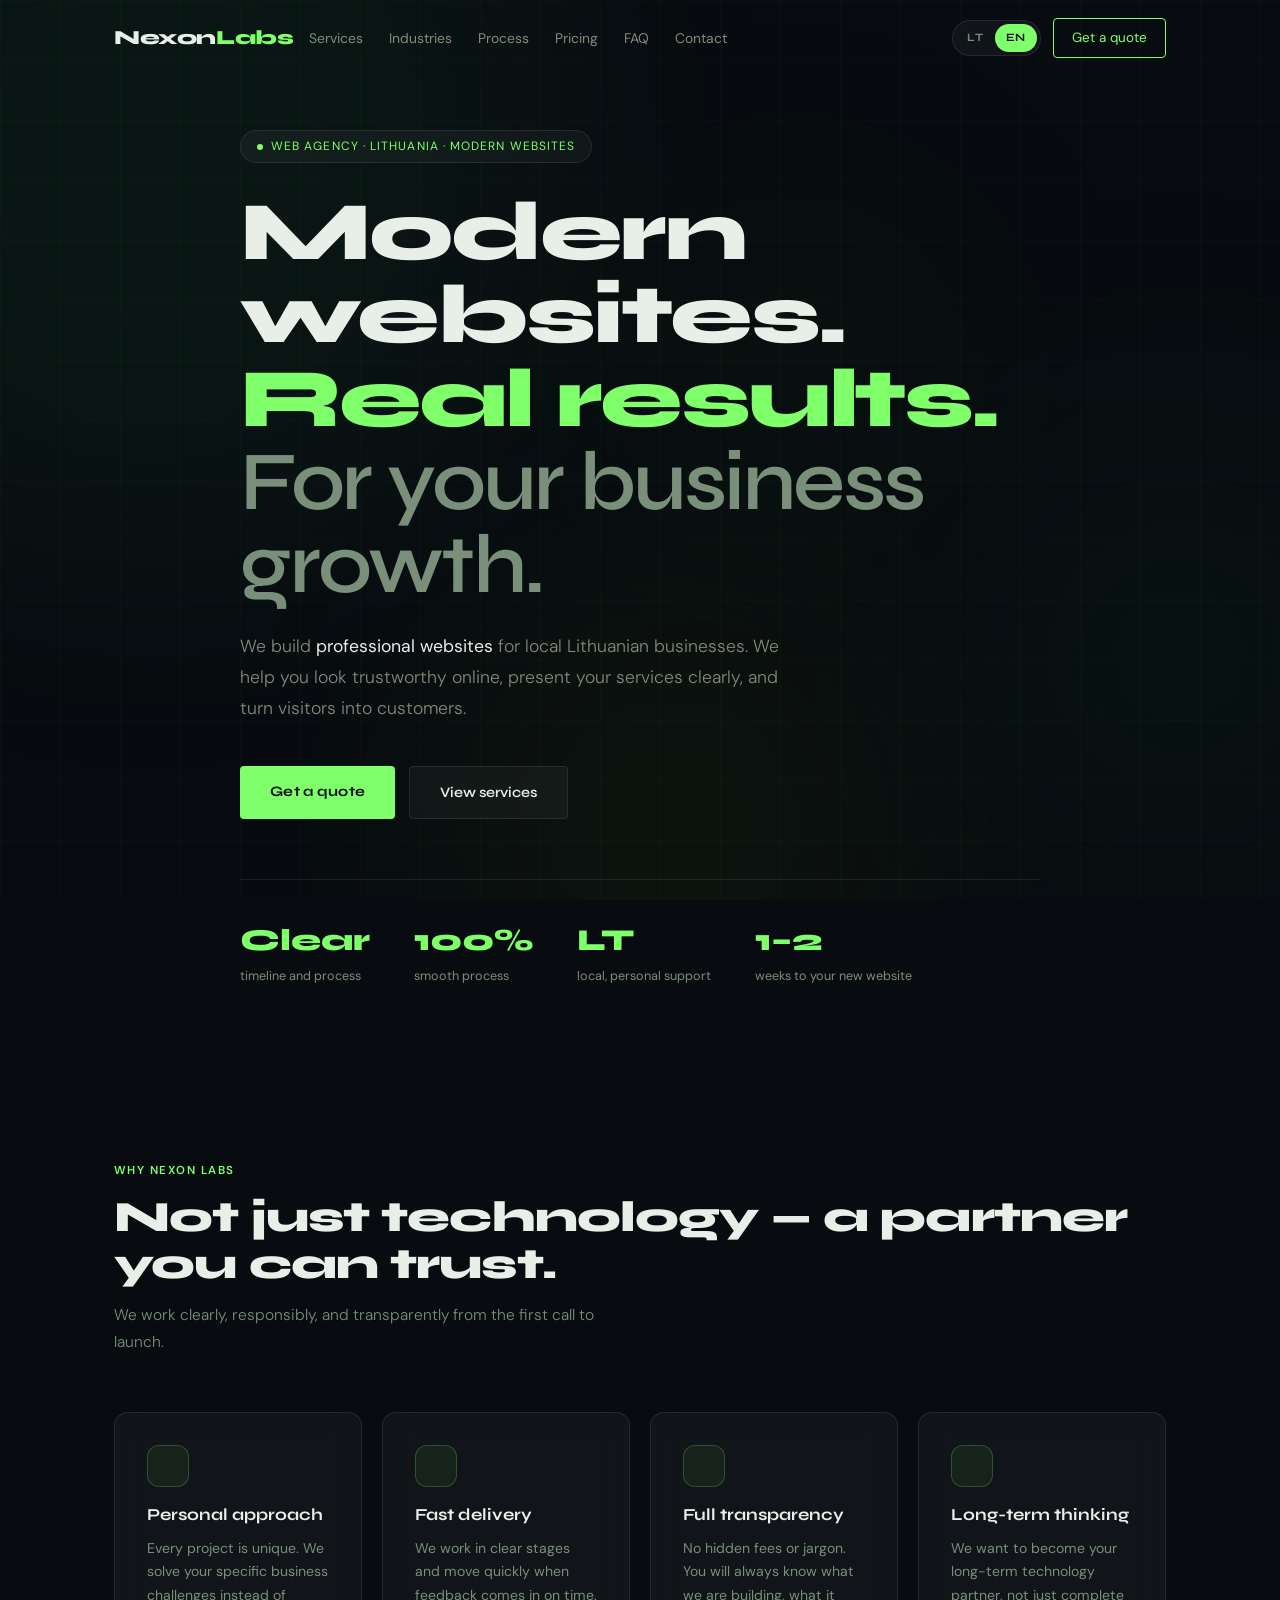
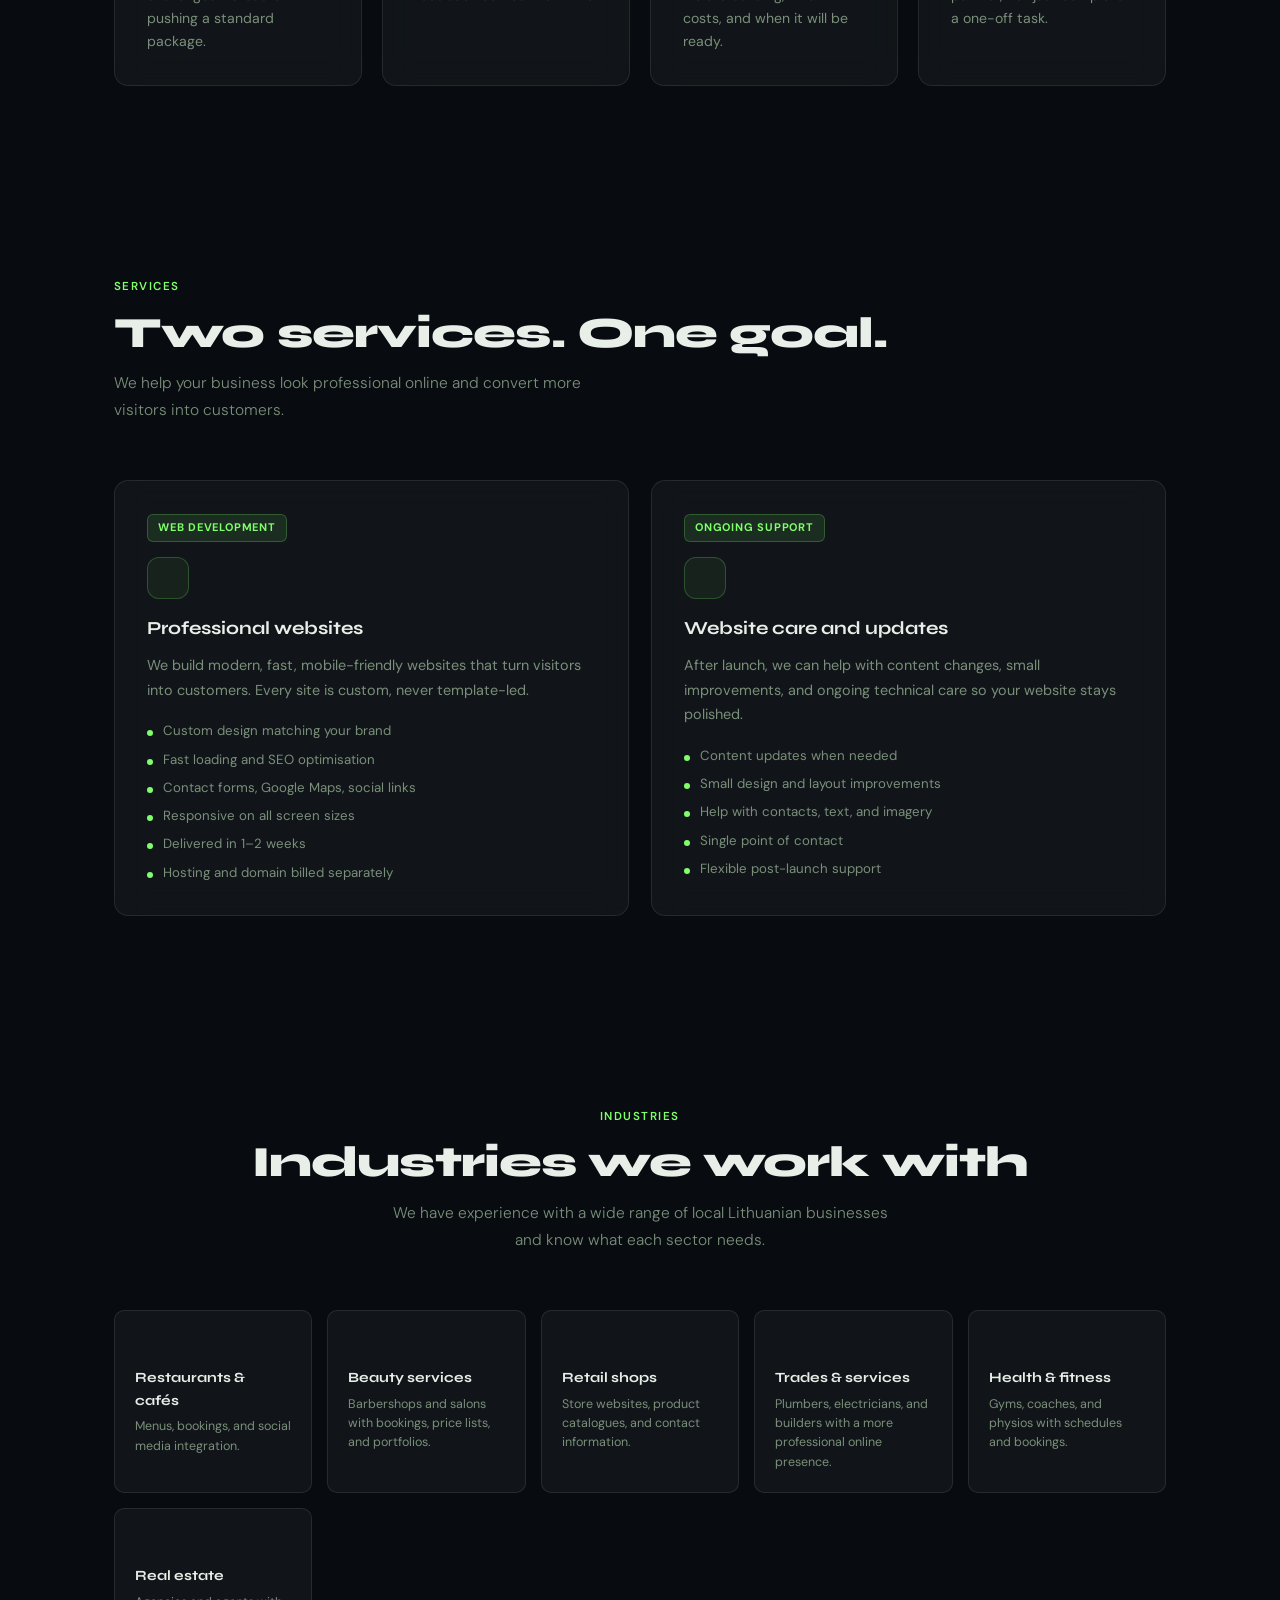
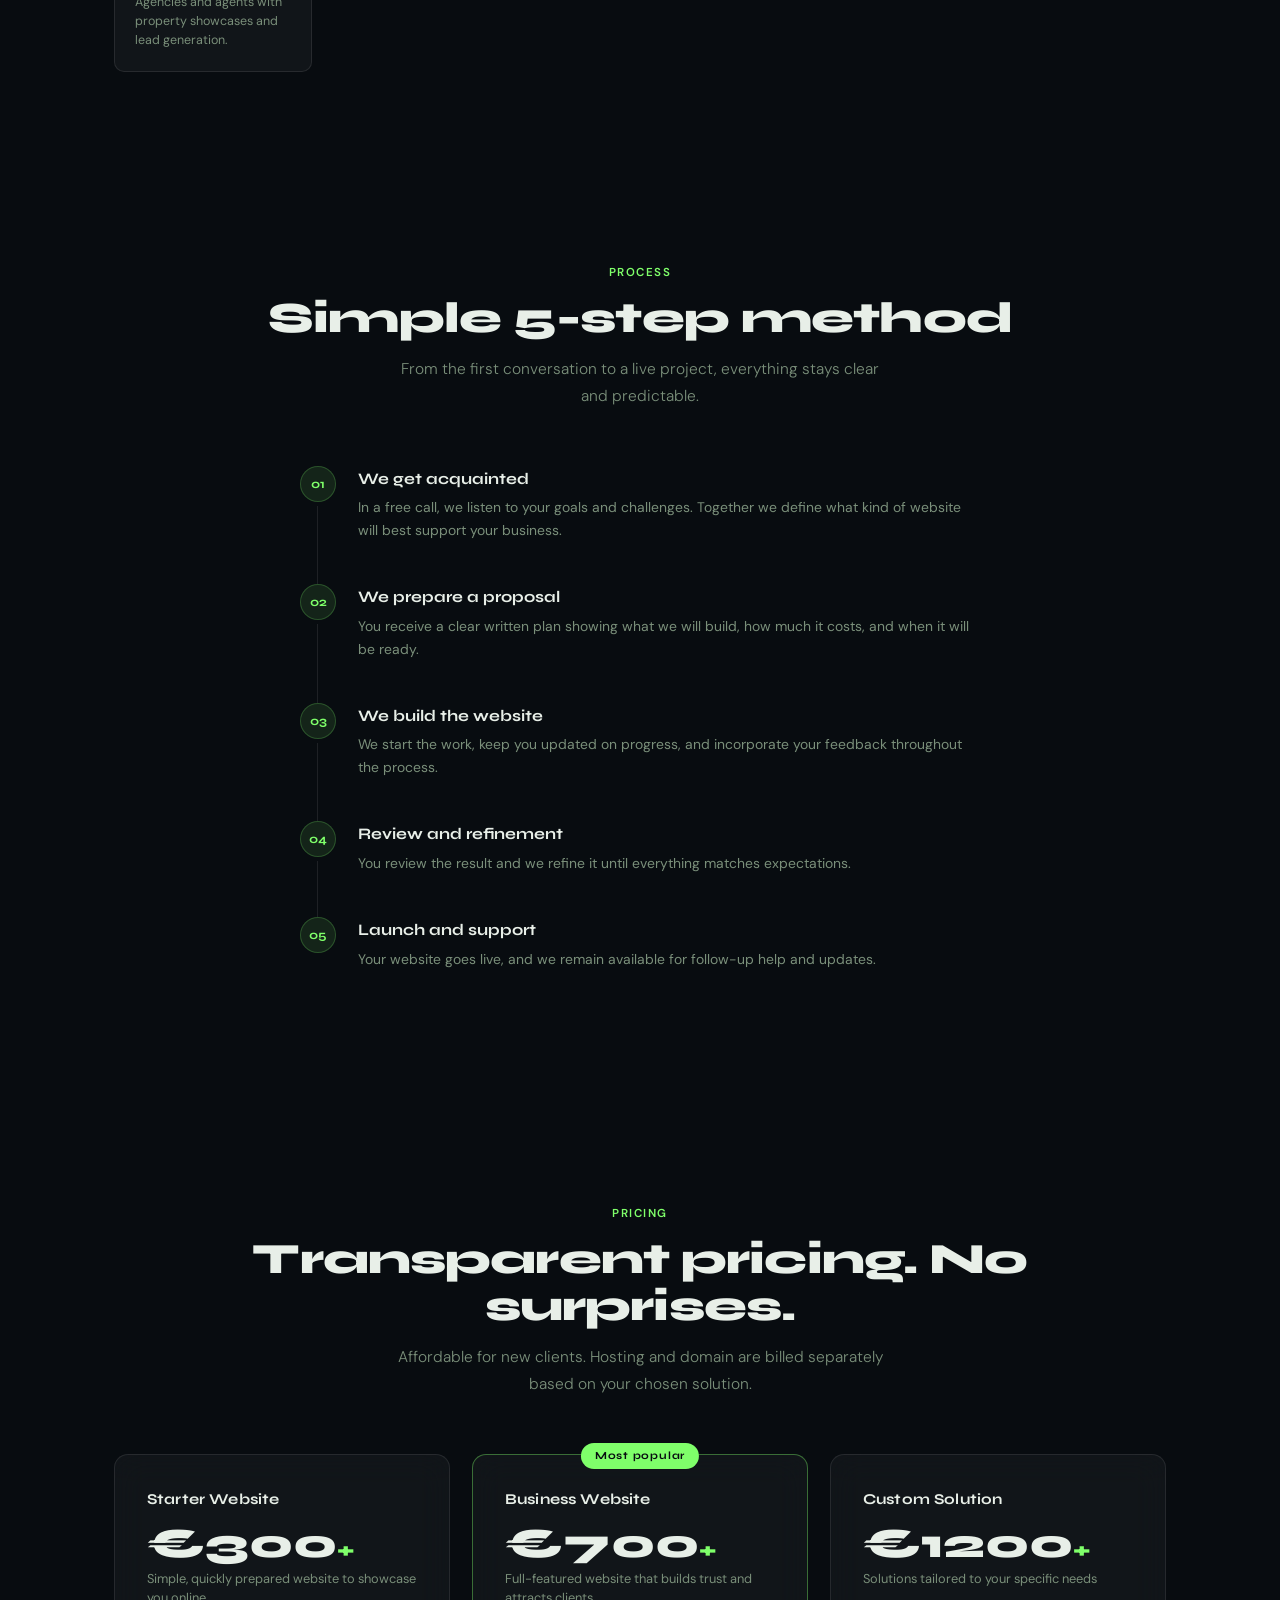
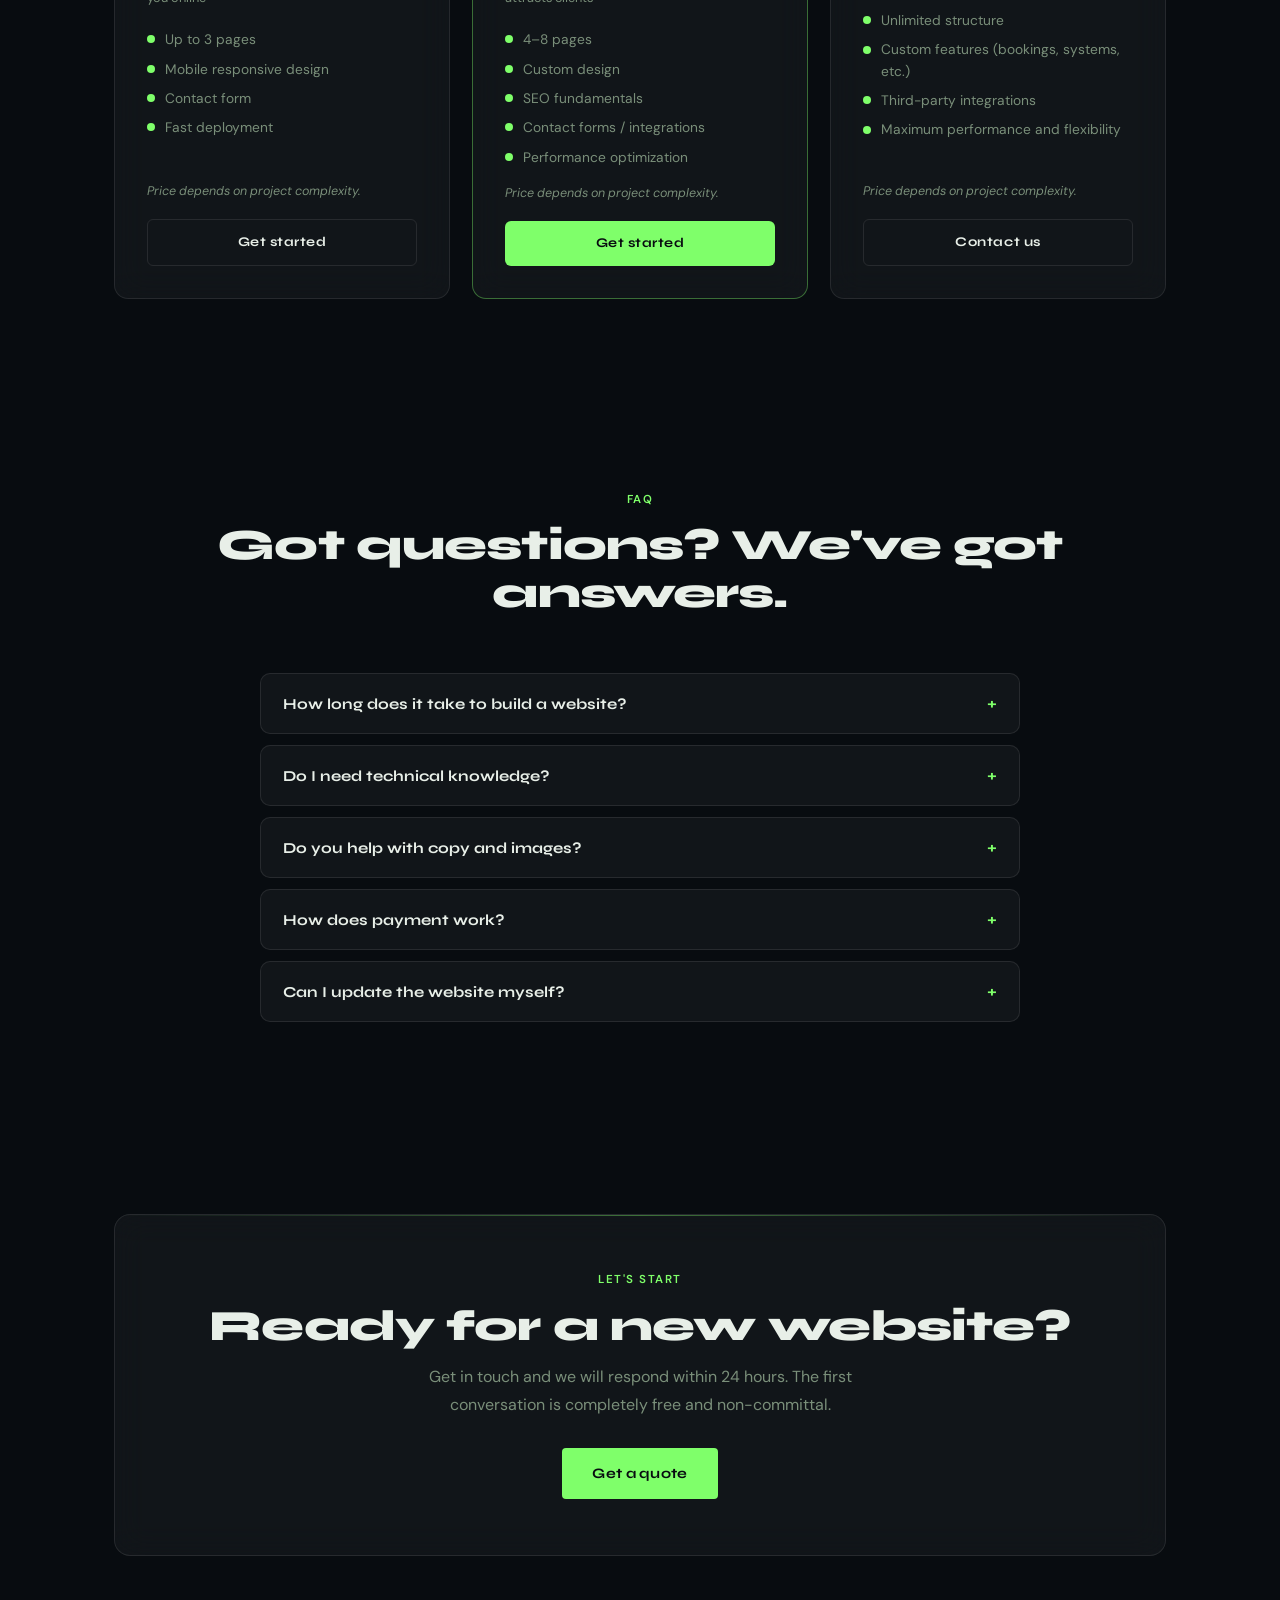
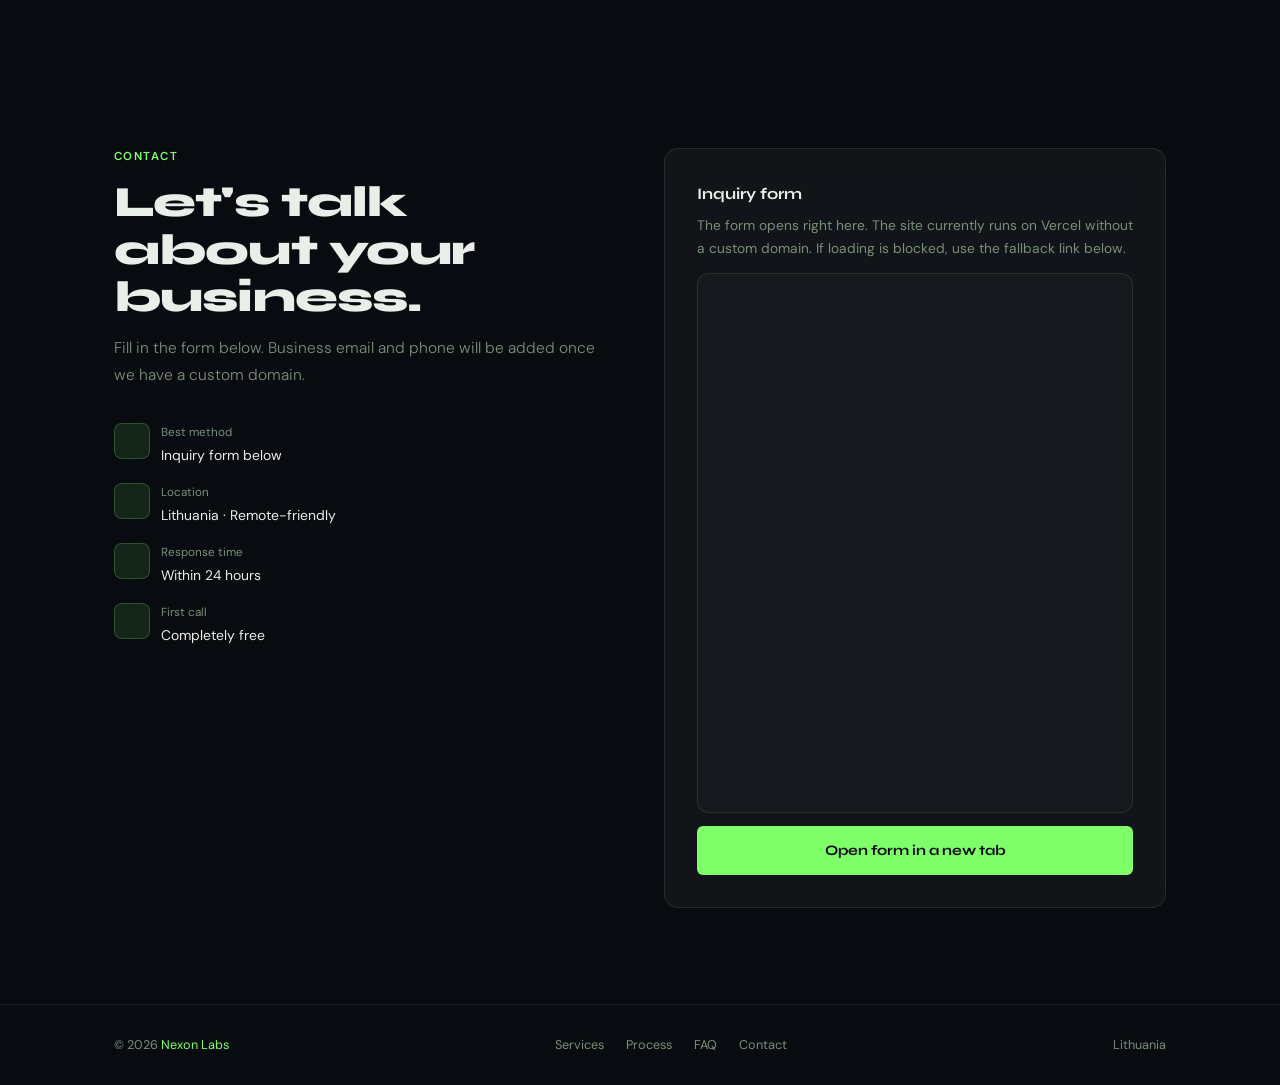
==== en/index.html @ f1b12904 "polished" ====
<!DOCTYPE html>
<html lang="en">
<head>
  <meta charset="UTF-8" />
  <meta name="viewport" content="width=device-width, initial-scale=1.0" />
  <title>Nexon Labs — Website Design for Business</title>
  <meta name="description" content="Nexon Labs builds professional, fast, mobile-friendly websites for Lithuanian businesses. Clear process, transparent pricing, and real results." />
  <meta name="robots" content="index, follow" />
  <meta name="theme-color" content="#080c10" />
  <link rel="alternate" hreflang="lt" href="/" />
  <link rel="alternate" hreflang="en" href="/en/" />
  <link rel="alternate" hreflang="x-default" href="/" />
  <meta property="og:type" content="website" />
  <meta property="og:locale" content="en_US" />
  <meta property="og:site_name" content="Nexon Labs" />
  <meta property="og:title" content="Nexon Labs — Website Design for Business" />
  <meta property="og:description" content="Professional websites for Lithuanian businesses: modern design, clear process, and fast launch." />
  <meta property="og:image" content="../og-image.svg" />
  <meta name="twitter:card" content="summary_large_image" />
  <meta name="twitter:title" content="Nexon Labs — Website Design for Business" />
  <meta name="twitter:description" content="Professional websites for Lithuanian businesses: modern design, clear process, and fast launch." />
  <meta name="twitter:image" content="../og-image.svg" />
  <link rel="icon" href="../favicon.svg" type="image/svg+xml" />
  <link rel="preconnect" href="https://fonts.googleapis.com" />
  <link rel="preconnect" href="https://fonts.gstatic.com" crossorigin />
  <link href="https://fonts.googleapis.com/css2?family=Syne:wght@400;600;700;800&family=DM+Sans:ital,opsz,wght@0,9..40,300;0,9..40,400;1,9..40,300&display=swap" rel="stylesheet" />
  <link rel="stylesheet" href="../style.css" />
  <script type="application/ld+json">
    {
      "@context": "https://schema.org",
      "@type": "ProfessionalService",
      "name": "Nexon Labs",
      "areaServed": {
        "@type": "Country",
        "name": "Lithuania"
      },
      "description": "Nexon Labs builds professional websites for Lithuanian businesses.",
      "serviceType": [
        "Website design",
        "Website development",
        "Landing page design",
        "Website support"
      ]
    }
  </script>
</head>
<body>
<a class="skip-link" href="#main-content">Skip to content</a>

<div class="bg" aria-hidden="true">
  <div class="bg-orb o1"></div>
  <div class="bg-orb o2"></div>
  <div class="bg-orb o3"></div>
  <div class="bg-orb o4"></div>
</div>
<div class="grid-overlay" aria-hidden="true"></div>

<nav id="nav" aria-label="Main navigation">
  <div class="wrap nav-inner">
    <a href="/en/" class="logo">Nexon<span class="logo-accent">Labs</span></a>

    <button
      type="button"
      class="menu-toggle"
      id="menu-toggle"
      aria-expanded="false"
      aria-controls="nav-panel"
      aria-label="Open menu">
      <span></span>
      <span></span>
      <span></span>
    </button>

    <div class="nav-panel" id="nav-panel">
      <ul class="nav-links">
        <li><a href="#services">Services</a></li>
        <li><a href="#industries">Industries</a></li>
        <li><a href="#process">Process</a></li>
        <li><a href="#pricing">Pricing</a></li>
        <li><a href="#faq">FAQ</a></li>
        <li><a href="#contact">Contact</a></li>
      </ul>

      <div class="nav-right">
        <div class="lang-toggle" role="group" aria-label="Language switcher">
          <a class="lang-btn" href="/">LT</a>
          <a class="lang-btn active" href="/en/" aria-current="page">EN</a>
        </div>
        <a href="#contact" class="nav-cta">Get a quote</a>
      </div>
    </div>
  </div>
</nav>

<main id="main-content">
<section class="hero">
  <div class="wrap">
    <div class="hero-content fade-up">
      <div class="hero-tag">Web Agency · Lithuania · Modern websites</div>

      <h1>Modern websites.<br><span class="hl">Real results.</span><br><span class="hm">For your business growth.</span></h1>

      <p class="hero-sub">
        We build <strong>professional websites</strong> for local Lithuanian businesses. We help you look trustworthy online, present your services clearly, and turn visitors into customers.
      </p>

      <div class="hero-btns">
        <a href="#contact" class="btn-primary">Get a quote</a>
        <a href="#services" class="btn-ghost">View services</a>
      </div>

      <div class="hero-stats">
        <div>
          <div class="stat-num">Clear</div>
          <div class="stat-label">timeline and process</div>
        </div>
        <div>
          <div class="stat-num">100%</div>
          <div class="stat-label">smooth process</div>
        </div>
        <div>
          <div class="stat-num">LT</div>
          <div class="stat-label">local, personal support</div>
        </div>
        <div>
          <div class="stat-num">1–2</div>
          <div class="stat-label">weeks to your new website</div>
        </div>
      </div>
    </div>
  </div>
</section>

<section>
  <div class="wrap">
    <div class="section-header fade-up">
      <div class="section-tag">Why Nexon Labs</div>
      <h2>Not just technology — a partner you can trust.</h2>
      <p class="section-sub">We work clearly, responsibly, and transparently from the first call to launch.</p>
    </div>

    <div class="grid-4">
      <div class="glass-card fade-up">
        <div class="card-icon icon-why-personal" aria-hidden="true"></div>
        <div class="card-title">Personal approach</div>
        <p class="card-desc">Every project is unique. We solve your specific business challenges instead of pushing a standard package.</p>
      </div>
      <div class="glass-card fade-up" style="transition-delay: 0.08s">
        <div class="card-icon icon-why-fast" aria-hidden="true"></div>
        <div class="card-title">Fast delivery</div>
        <p class="card-desc">We work in clear stages and move quickly when feedback comes in on time.</p>
      </div>
      <div class="glass-card fade-up" style="transition-delay: 0.16s">
        <div class="card-icon icon-why-transparent" aria-hidden="true"></div>
        <div class="card-title">Full transparency</div>
        <p class="card-desc">No hidden fees or jargon. You will always know what we are building, what it costs, and when it will be ready.</p>
      </div>
      <div class="glass-card fade-up" style="transition-delay: 0.24s">
        <div class="card-icon icon-why-partner" aria-hidden="true"></div>
        <div class="card-title">Long-term thinking</div>
        <p class="card-desc">We want to become your long-term technology partner, not just complete a one-off task.</p>
      </div>
    </div>
  </div>
</section>

<section id="services">
  <div class="wrap">
    <div class="section-header fade-up">
      <div class="section-tag">Services</div>
      <h2>Two services. One goal.</h2>
      <p class="section-sub">We help your business look professional online and convert more visitors into customers.</p>
    </div>

    <div class="grid-3">
      <div class="glass-card fade-up">
        <div class="service-badge">Web Development</div>
        <div class="service-icon icon-service-web" aria-hidden="true"></div>
        <div class="service-title">Professional websites</div>
        <p class="service-desc">We build modern, fast, mobile-friendly websites that turn visitors into customers. Every site is custom, never template-led.</p>
        <ul class="service-items">
          <li>Custom design matching your brand</li>
          <li>Fast loading and SEO optimisation</li>
          <li>Contact forms, Google Maps, social links</li>
          <li>Responsive on all screen sizes</li>
          <li>Delivered in 1–2 weeks</li>
          <li>Hosting and domain billed separately</li>
        </ul>
      </div>

      <div class="glass-card fade-up" style="transition-delay: 0.1s">
        <div class="service-badge">Ongoing Support</div>
        <div class="service-icon icon-service-support" aria-hidden="true"></div>
        <div class="service-title">Website care and updates</div>
        <p class="service-desc">After launch, we can help with content changes, small improvements, and ongoing technical care so your website stays polished.</p>
        <ul class="service-items">
          <li>Content updates when needed</li>
          <li>Small design and layout improvements</li>
          <li>Help with contacts, text, and imagery</li>
          <li>Single point of contact</li>
          <li>Flexible post-launch support</li>
        </ul>
      </div>
    </div>
  </div>
</section>

<section id="industries">
  <div class="wrap">
    <div class="section-header center fade-up">
      <div class="section-tag">Industries</div>
      <h2>Industries we work with</h2>
      <p class="section-sub">We have experience with a wide range of local Lithuanian businesses and know what each sector needs.</p>
    </div>

    <div class="industries-grid">
      <div class="ind-card fade-up">
        <div class="ind-icon icon-ind-restaurant" aria-hidden="true"></div>
        <div class="ind-name">Restaurants & cafés</div>
        <p class="ind-desc">Menus, bookings, and social media integration.</p>
      </div>
      <div class="ind-card fade-up" style="transition-delay: 0.05s">
        <div class="ind-icon icon-ind-beauty" aria-hidden="true"></div>
        <div class="ind-name">Beauty services</div>
        <p class="ind-desc">Barbershops and salons with bookings, price lists, and portfolios.</p>
      </div>
      <div class="ind-card fade-up" style="transition-delay: 0.1s">
        <div class="ind-icon icon-ind-retail" aria-hidden="true"></div>
        <div class="ind-name">Retail shops</div>
        <p class="ind-desc">Store websites, product catalogues, and contact information.</p>
      </div>
      <div class="ind-card fade-up" style="transition-delay: 0.15s">
        <div class="ind-icon icon-ind-trades" aria-hidden="true"></div>
        <div class="ind-name">Trades & services</div>
        <p class="ind-desc">Plumbers, electricians, and builders with a more professional online presence.</p>
      </div>
      <div class="ind-card fade-up" style="transition-delay: 0.2s">
        <div class="ind-icon icon-ind-health" aria-hidden="true"></div>
        <div class="ind-name">Health & fitness</div>
        <p class="ind-desc">Gyms, coaches, and physios with schedules and bookings.</p>
      </div>
      <div class="ind-card fade-up" style="transition-delay: 0.25s">
        <div class="ind-icon icon-ind-real-estate" aria-hidden="true"></div>
        <div class="ind-name">Real estate</div>
        <p class="ind-desc">Agencies and agents with property showcases and lead generation.</p>
      </div>
    </div>
  </div>
</section>

<section id="process">
  <div class="wrap">
    <div class="section-header center fade-up">
      <div class="section-tag">Process</div>
      <h2>Simple 5-step method</h2>
      <p class="section-sub">From the first conversation to a live project, everything stays clear and predictable.</p>
    </div>

    <div class="steps">
      <div class="step fade-up">
        <div class="step-num">01</div>
        <div>
          <div class="step-title">We get acquainted</div>
          <p class="step-desc">In a free call, we listen to your goals and challenges. Together we define what kind of website will best support your business.</p>
        </div>
      </div>
      <div class="step fade-up" style="transition-delay: 0.07s">
        <div class="step-num">02</div>
        <div>
          <div class="step-title">We prepare a proposal</div>
          <p class="step-desc">You receive a clear written plan showing what we will build, how much it costs, and when it will be ready.</p>
        </div>
      </div>
      <div class="step fade-up" style="transition-delay: 0.13s">
        <div class="step-num">03</div>
        <div>
          <div class="step-title">We build the website</div>
          <p class="step-desc">We start the work, keep you updated on progress, and incorporate your feedback throughout the process.</p>
        </div>
      </div>
      <div class="step fade-up" style="transition-delay: 0.18s">
        <div class="step-num">04</div>
        <div>
          <div class="step-title">Review and refinement</div>
          <p class="step-desc">You review the result and we refine it until everything matches expectations.</p>
        </div>
      </div>
      <div class="step fade-up" style="transition-delay: 0.23s">
        <div class="step-num">05</div>
        <div>
          <div class="step-title">Launch and support</div>
          <p class="step-desc">Your website goes live, and we remain available for follow-up help and updates.</p>
        </div>
      </div>
    </div>
  </div>
</section>

<section id="pricing">
  <div class="wrap">
    <div class="section-header center fade-up">
      <div class="section-tag">Pricing</div>
      <h2>Transparent pricing. No surprises.</h2>
      <p class="section-sub">Affordable for new clients. Hosting and domain are billed separately based on your chosen solution.</p>
    </div>

    <div class="pricing-grid">
      <div class="glass-card price-card fade-up">
        <div class="price-name">Starter Website</div>
        <div class="price-amount">€300<span class="price-plus">+</span></div>
        <div class="price-note">Simple, quickly prepared website to showcase you online</div>
        <ul class="price-features">
          <li>Up to 3 pages</li>
          <li>Mobile responsive design</li>
          <li>Contact form</li>
          <li>Fast deployment</li>
        </ul>
        <div class="price-disclaimer">Price depends on project complexity.</div>
        <a href="#contact" class="price-btn outline">Get started</a>
      </div>

      <div class="glass-card price-card featured fade-up" style="transition-delay: 0.1s">
        <div class="featured-badge">Most popular</div>
        <div class="price-name">Business Website</div>
        <div class="price-amount">€700<span class="price-plus">+</span></div>
        <div class="price-note">Full-featured website that builds trust and attracts clients</div>
        <ul class="price-features">
          <li>4–8 pages</li>
          <li>Custom design</li>
          <li>SEO fundamentals</li>
          <li>Contact forms / integrations</li>
          <li>Performance optimization</li>
        </ul>
        <div class="price-disclaimer">Price depends on project complexity.</div>
        <a href="#contact" class="price-btn solid">Get started</a>
      </div>

      <div class="glass-card price-card fade-up" style="transition-delay: 0.2s">
        <div class="price-name">Custom Solution</div>
        <div class="price-amount">€1200<span class="price-plus">+</span></div>
        <div class="price-note">Solutions tailored to your specific needs</div>
        <ul class="price-features">
          <li>Unlimited structure</li>
          <li>Custom features (bookings, systems, etc.)</li>
          <li>Third-party integrations</li>
          <li>Maximum performance and flexibility</li>
        </ul>
        <div class="price-disclaimer">Price depends on project complexity.</div>
        <a href="#contact" class="price-btn outline">Contact us</a>
      </div>
    </div>
  </div>
</section>

<section id="faq">
  <div class="wrap">
    <div class="section-header center fade-up">
      <div class="section-tag">FAQ</div>
      <h2>Got questions? We've got answers.</h2>
    </div>

    <div class="faq-list fade-up">
      <div class="faq-item">
        <button type="button" class="faq-q" aria-expanded="false" aria-controls="faq-a-1" id="faq-q-1">
          <span>How long does it take to build a website?</span>
          <span class="faq-arrow" aria-hidden="true">+</span>
        </button>
        <div class="faq-a" id="faq-a-1" role="region" aria-labelledby="faq-q-1" hidden>
          <div class="faq-a-inner">A 1-page site usually takes 5–7 working days, while a full website usually takes 10–14 days depending on scope and content readiness.</div>
        </div>
      </div>

      <div class="faq-item">
        <button type="button" class="faq-q" aria-expanded="false" aria-controls="faq-a-2" id="faq-q-2">
          <span>Do I need technical knowledge?</span>
          <span class="faq-arrow" aria-hidden="true">+</span>
        </button>
        <div class="faq-a" id="faq-a-2" role="region" aria-labelledby="faq-q-2" hidden>
          <div class="faq-a-inner">Not at all. We explain everything clearly and handle the technical side for you.</div>
        </div>
      </div>

      <div class="faq-item">
        <button type="button" class="faq-q" aria-expanded="false" aria-controls="faq-a-3" id="faq-q-3">
          <span>Do you help with copy and images?</span>
          <span class="faq-arrow" aria-hidden="true">+</span>
        </button>
        <div class="faq-a" id="faq-a-3" role="region" aria-labelledby="faq-q-3" hidden>
          <div class="faq-a-inner">Yes. We can help shape headlines, service descriptions, structure, and overall visual direction if your content is not ready yet.</div>
        </div>
      </div>

      <div class="faq-item">
        <button type="button" class="faq-q" aria-expanded="false" aria-controls="faq-a-4" id="faq-q-4">
          <span>How does payment work?</span>
          <span class="faq-arrow" aria-hidden="true">+</span>
        </button>
        <div class="faq-a" id="faq-a-4" role="region" aria-labelledby="faq-q-4" hidden>
          <div class="faq-a-inner">We usually work with 50% upfront and 50% on completion. Bank transfers are accepted.</div>
        </div>
      </div>

      <div class="faq-item">
        <button type="button" class="faq-q" aria-expanded="false" aria-controls="faq-a-5" id="faq-q-5">
          <span>Can I update the website myself?</span>
          <span class="faq-arrow" aria-hidden="true">+</span>
        </button>
        <div class="faq-a" id="faq-a-5" role="region" aria-labelledby="faq-q-5" hidden>
          <div class="faq-a-inner">Yes, with our help. We will assist with updating basic information, or we can integrate a simple content management system for an additional fee.</div>
        </div>
      </div>
    </div>
  </div>
</section>

<section>
  <div class="wrap">
    <div class="cta-band fade-up">
      <div class="section-tag">Let's start</div>
      <h2>Ready for a new website?</h2>
      <p>Get in touch and we will respond within 24 hours. The first conversation is completely free and non-committal.</p>
      <a href="#contact" class="btn-primary">Get a quote</a>
    </div>
  </div>
</section>

<section id="contact">
  <div class="wrap">
    <div class="contact-grid">
      <div class="fade-up">
        <div class="section-tag">Contact</div>
        <h2>Let's talk about your business.</h2>
        <p class="section-sub contact-intro">Fill in the form below. Business email and phone will be added once we have a custom domain.</p>

        <div class="contact-item">
          <div class="contact-icon icon-contact-mail" aria-hidden="true"></div>
          <div>
            <div class="contact-label">Best method</div>
            <div class="contact-val">Inquiry form below</div>
          </div>
        </div>
        <div class="contact-item">
          <div class="contact-icon icon-contact-location" aria-hidden="true"></div>
          <div>
            <div class="contact-label">Location</div>
            <div class="contact-val">Lithuania · Remote-friendly</div>
          </div>
        </div>
        <div class="contact-item">
          <div class="contact-icon icon-contact-time" aria-hidden="true"></div>
          <div>
            <div class="contact-label">Response time</div>
            <div class="contact-val">Within 24 hours</div>
          </div>
        </div>
        <div class="contact-item">
          <div class="contact-icon icon-contact-call" aria-hidden="true"></div>
          <div>
            <div class="contact-label">First call</div>
            <div class="contact-val">Completely free</div>
          </div>
        </div>
      </div>

      <div class="glass-card fade-up" style="transition-delay: 0.1s">
        <div class="contact-form" data-tally-embed data-tally-url="https://tally.so/embed/VLYyyJ?alignLeft=1&hideTitle=1&transparentBackground=1&dynamicHeight=1">
          <div class="contact-form-head">
            <div class="contact-form-title">Inquiry form</div>
            <p class="contact-form-copy">The form opens right here. The site currently runs on Vercel without a custom domain. If loading is blocked, use the fallback link below.</p>
          </div>

          <iframe
            class="tally-frame"
            data-tally-frame
            title="Nexon Labs contact form"
            loading="lazy"
            referrerpolicy="strict-origin-when-cross-origin"></iframe>

          <a
            class="form-submit"
            data-tally-link
            href="https://tally.so/r/VLYyyJ"
            target="_blank"
            rel="noreferrer">Open form in a new tab</a>

          <p class="contact-form-note" data-tally-note hidden>If you change the form later, update the `data-tally-url` value in this block.</p>
        </div>
      </div>
    </div>
  </div>
</section>
</main>

<footer>
  <div class="wrap">
    <div class="footer-inner">
      <div class="footer-brand">© 2026 <span>Nexon Labs</span></div>
      <div class="footer-links">
        <a href="#services">Services</a>
        <a href="#process">Process</a>
        <a href="#faq">FAQ</a>
        <a href="#contact">Contact</a>
      </div>
      <div>Lithuania</div>
    </div>
  </div>
</footer>

<script src="../main.js"></script>
</body>
</html>
---- style.css ----
/* ── TOKENS ── */
:root {
  --green:        #7fff6a;
  --green-dim:    rgba(127, 255, 106, 0.1);
  --green-border: rgba(127, 255, 106, 0.22);
  --dark:         #080c10;
  --glass:        rgba(255, 255, 255, 0.04);
  --glass-border: rgba(255, 255, 255, 0.09);
  --text:         #e8efe8;
  --muted:        #7a8f7a;
}

/* ── RESET ── */
*, *::before, *::after { box-sizing: border-box; margin: 0; padding: 0; }
html { scroll-behavior: smooth; }
body {
  background: var(--dark);
  color: var(--text);
  font-family: 'DM Sans', sans-serif;
  font-size: 16px;
  line-height: 1.6;
  overflow-x: hidden;
}

body.menu-open {
  overflow: hidden;
}

main {
  display: block;
}

section,
#main-content {
  scroll-margin-top: 110px;
}

.skip-link {
  position: absolute;
  left: 16px;
  top: -48px;
  z-index: 1000;
  padding: 10px 14px;
  border-radius: 6px;
  background: var(--green);
  color: var(--dark);
  font-family: 'Syne', sans-serif;
  font-weight: 700;
  text-decoration: none;
  transition: top 0.2s ease;
}

.skip-link:focus-visible {
  top: 16px;
}

/* ── BACKGROUND ── */
.bg {
  position: fixed; inset: 0; z-index: 0;
  overflow: hidden; pointer-events: none;
}
.bg-orb {
  position: absolute; border-radius: 50%;
  filter: blur(130px); opacity: 0.16;
  animation: drift 20s ease-in-out infinite alternate;
}
.o1 { width: 800px; height: 800px; background: #1a4d2e; top: -250px; left: -250px; }
.o2 { width: 500px; height: 500px; background: #0a3322; top: 45%; right: -150px; animation-delay: -7s; }
.o3 { width: 450px; height: 450px; background: #2d4a0a; bottom: -150px; left: 35%; animation-delay: -14s; }
.o4 { width: 300px; height: 300px; background: #1a3a1a; top: 25%; left: 50%; animation-delay: -4s; }

.grid-overlay {
  position: fixed; inset: 0; z-index: 0; pointer-events: none;
  background-image:
    linear-gradient(rgba(127, 255, 106, 0.025) 1px, transparent 1px),
    linear-gradient(90deg, rgba(127, 255, 106, 0.025) 1px, transparent 1px);
  background-size: 60px 60px;
}

@keyframes drift {
  from { transform: translate(0, 0) scale(1); }
  to   { transform: translate(50px, 70px) scale(1.12); }
}

/* ── LAYOUT ── */
.wrap {
  max-width: 1100px;
  margin: 0 auto;
  padding: 0 24px;
  position: relative;
  z-index: 1;
}

/* ── NAV ── */
nav {
  position: fixed; top: 0; left: 0; right: 0; z-index: 100;
  padding: 18px 0;
  border-bottom: 1px solid transparent;
  transition: all 0.4s;
}
nav.scrolled {
  background: rgba(8, 12, 16, 0.9);
  backdrop-filter: blur(24px);
  border-bottom-color: var(--glass-border);
}
.nav-inner {
  display: flex; align-items: center;
  justify-content: space-between; gap: 16px;
}
.nav-panel {
  display: flex;
  align-items: center;
  justify-content: space-between;
  gap: 16px;
  flex: 1;
}
.logo {
  font-family: 'Syne', sans-serif;
  font-weight: 800; font-size: 1.25rem;
  letter-spacing: -0.02em;
  color: var(--text); text-decoration: none;
}
.logo-accent { color: var(--green); }
.menu-toggle {
  display: none;
  width: 44px;
  height: 44px;
  border: 1px solid var(--glass-border);
  background: var(--glass);
  border-radius: 10px;
  align-items: center;
  justify-content: center;
  flex-direction: column;
  gap: 5px;
  cursor: pointer;
}
.menu-toggle span {
  width: 18px;
  height: 2px;
  background: var(--text);
  border-radius: 999px;
}
.nav-links { display: flex; gap: 26px; list-style: none; }
.nav-links a {
  color: var(--muted); text-decoration: none;
  font-size: 0.87rem; transition: color 0.2s;
}
.nav-links a:hover { color: var(--green); }
.nav-right { display: flex; align-items: center; gap: 12px; }

/* Language toggle */
.lang-toggle {
  display: flex;
  background: var(--glass);
  border: 1px solid var(--glass-border);
  border-radius: 100px; padding: 3px;
  backdrop-filter: blur(10px);
}
.lang-btn {
  display: inline-flex;
  align-items: center;
  justify-content: center;
  font-family: 'Syne', sans-serif;
  font-size: 0.7rem; font-weight: 700;
  letter-spacing: 0.06em;
  padding: 5px 11px; border-radius: 100px;
  border: none; cursor: pointer;
  background: transparent; color: var(--muted);
  transition: all 0.2s;
  text-decoration: none;
}
.lang-btn.active { background: var(--green); color: var(--dark); }
.lang-btn:not(.active):hover { color: var(--text); }

.nav-cta {
  background: transparent;
  border: 1px solid var(--green);
  color: var(--green);
  padding: 8px 18px; border-radius: 4px;
  font-size: 0.84rem; cursor: pointer;
  text-decoration: none; transition: all 0.2s;
  white-space: nowrap;
}
.nav-cta:hover { background: var(--green); color: var(--dark); }

a:focus-visible,
button:focus-visible {
  outline: 2px solid var(--green);
  outline-offset: 3px;
}

/* ── HERO ── */
.hero {
  min-height: 100vh;
  display: flex; align-items: center;
  padding: 130px 0 80px;
}
.hero-content { max-width: 800px; }

.hero-tag {
  display: inline-flex; align-items: center; gap: 8px;
  background: var(--glass);
  border: 1px solid var(--glass-border);
  border-radius: 100px; padding: 6px 16px;
  font-size: 0.75rem; letter-spacing: 0.09em;
  color: var(--green); text-transform: uppercase;
  margin-bottom: 28px; backdrop-filter: blur(10px);
}
.hero-tag::before {
  content: '';
  width: 6px; height: 6px;
  background: var(--green); border-radius: 50%;
  animation: pulse 2s ease-in-out infinite;
}
@keyframes pulse {
  0%, 100% { opacity: 1; transform: scale(1); }
  50%       { opacity: 0.4; transform: scale(0.7); }
}

h1 {
  font-family: 'Syne', sans-serif;
  font-weight: 800;
  font-size: clamp(2.6rem, 6.5vw, 5.2rem);
  line-height: 1; letter-spacing: -0.03em;
  margin-bottom: 24px;
}
.hl { color: var(--green); }
.hm { color: var(--muted); font-weight: 600; }

.hero-sub {
  font-size: 1.1rem; color: var(--muted);
  max-width: 560px; margin-bottom: 42px;
  font-weight: 300; line-height: 1.75;
}
.hero-sub strong { color: var(--text); font-weight: 400; }

.hero-btns { display: flex; gap: 14px; flex-wrap: wrap; }

.hero-stats {
  display: flex; gap: 44px;
  margin-top: 60px; padding-top: 36px;
  border-top: 1px solid var(--glass-border);
  flex-wrap: wrap;
}
.stat-num {
  font-family: 'Syne', sans-serif;
  font-size: 1.9rem; font-weight: 800;
  color: var(--green);
}
.stat-label { font-size: 0.79rem; color: var(--muted); margin-top: 2px; }

/* ── BUTTONS ── */
.btn-primary {
  background: var(--green); color: var(--dark);
  padding: 14px 30px; border-radius: 4px;
  font-family: 'Syne', sans-serif;
  font-weight: 700; font-size: 0.9rem;
  text-decoration: none; letter-spacing: 0.02em;
  transition: all 0.2s; border: none;
  cursor: pointer; display: inline-block;
}
.btn-primary:hover { background: #a0ffaa; transform: translateY(-2px); }

.btn-ghost {
  background: var(--glass); color: var(--text);
  padding: 14px 30px; border-radius: 4px;
  border: 1px solid var(--glass-border);
  font-family: 'Syne', sans-serif;
  font-weight: 600; font-size: 0.9rem;
  text-decoration: none; transition: all 0.2s;
  backdrop-filter: blur(10px); display: inline-block;
}
.btn-ghost:hover { border-color: var(--green); color: var(--green); }

/* ── SECTIONS ── */
section { padding: 96px 0; }

.section-tag {
  font-size: 0.72rem; letter-spacing: 0.13em;
  text-transform: uppercase; color: var(--green);
  margin-bottom: 13px; font-weight: 600;
}
h2 {
  font-family: 'Syne', sans-serif;
  font-size: clamp(1.75rem, 4vw, 2.7rem);
  font-weight: 800; letter-spacing: -0.02em;
  line-height: 1.1; margin-bottom: 13px;
}
.section-sub {
  color: var(--muted); font-size: 0.97rem;
  max-width: 500px; font-weight: 300; line-height: 1.75;
}
.section-header { margin-bottom: 56px; }
.center { text-align: center; }
.center .section-sub { margin: 0 auto; }

/* ── GLASS CARD ── */
.glass-card {
  background: var(--glass);
  border: 1px solid var(--glass-border);
  border-radius: 14px;
  backdrop-filter: blur(16px);
  padding: 32px; transition: all 0.3s;
  position: relative; overflow: hidden;
}
.glass-card::before {
  content: '';
  position: absolute; top: 0; left: 0; right: 0; height: 1px;
  background: linear-gradient(90deg, transparent, rgba(127, 255, 106, 0.3), transparent);
  opacity: 0; transition: opacity 0.3s;
}
.glass-card:hover { border-color: var(--green-border); transform: translateY(-4px); }
.glass-card:hover::before { opacity: 1; }

/* ── GRIDS ── */
.grid-4 { display: grid; grid-template-columns: repeat(auto-fit, minmax(230px, 1fr)); gap: 20px; }
.grid-3 { display: grid; grid-template-columns: repeat(auto-fit, minmax(300px, 1fr)); gap: 22px; }

/* ── CARDS ── */
.card-icon,
.service-icon,
.ind-icon,
.contact-icon {
  position: relative;
  flex-shrink: 0;
  background-position: center;
  background-repeat: no-repeat;
  background-size: 18px 18px;
}

.card-icon,
.service-icon {
  width: 42px;
  height: 42px;
  border: 1px solid var(--green-border);
  border-radius: 12px;
  background-color: rgba(127, 255, 106, 0.06);
  margin-bottom: 15px;
}

.card-title { font-family: 'Syne', sans-serif; font-size: 1.05rem; font-weight: 700; margin-bottom: 8px; }
.card-desc { color: var(--muted); font-size: 0.88rem; line-height: 1.65; }

/* Icon file map
   Put your files into /icons/ with these exact names:
   why-personal.svg
   why-fast.svg
   why-transparent.svg
   why-partner.svg
   service-web.svg
   service-support.svg
   industry-restaurant.svg
   industry-beauty.svg
   industry-retail.svg
   industry-trades.svg
   industry-health.svg
   industry-real-estate.svg
   contact-mail.svg
   contact-location.svg
   contact-time.svg
   contact-call.svg
*/
.icon-why-personal { background-image: url("icons/why-personal.svg"); }
.icon-why-fast { background-image: url("icons/why-fast.svg"); }
.icon-why-transparent { background-image: url("icons/why-transparent.svg"); }
.icon-why-partner { background-image: url("icons/why-partner.svg"); }
.icon-service-web { background-image: url("icons/service-web.svg"); }
.icon-service-support { background-image: url("icons/service-support.svg"); }
.icon-ind-restaurant { background-image: url("icons/industry-restaurant.svg"); }
.icon-ind-beauty { background-image: url("icons/industry-beauty.svg"); }
.icon-ind-retail { background-image: url("icons/industry-retail.svg"); }
.icon-ind-trades { background-image: url("icons/industry-trades.svg"); }
.icon-ind-health { background-image: url("icons/industry-health.svg"); }
.icon-ind-real-estate { background-image: url("icons/industry-real-estate.svg"); }
.icon-contact-mail { background-image: url("icons/contact-mail.svg"); }
.icon-contact-location { background-image: url("icons/contact-location.svg"); }
.icon-contact-time { background-image: url("icons/contact-time.svg"); }
.icon-contact-call { background-image: url("icons/contact-call.svg"); }

/* ── SERVICES ── */
.service-badge {
  display: inline-block;
  background: var(--green-dim);
  border: 1px solid var(--green-border);
  border-radius: 6px; padding: 4px 10px;
  font-size: 0.69rem; letter-spacing: 0.07em;
  text-transform: uppercase; color: var(--green);
  font-weight: 700; margin-bottom: 15px;
}
.service-title { font-family: 'Syne', sans-serif; font-size: 1.15rem; font-weight: 700; margin-bottom: 10px; }
.service-desc { color: var(--muted); font-size: 0.9rem; line-height: 1.7; margin-bottom: 18px; }
.service-items { list-style: none; display: flex; flex-direction: column; gap: 7px; }
.service-items li { font-size: 0.83rem; color: var(--muted); padding-left: 16px; position: relative; }
.service-items li::before {
  content: '';
  position: absolute;
  left: 0;
  top: 0.62rem;
  width: 6px;
  height: 6px;
  border-radius: 50%;
  background: var(--green);
}

/* ── INDUSTRIES ── */
.industries-grid { display: grid; grid-template-columns: repeat(auto-fit, minmax(190px, 1fr)); gap: 15px; }
.ind-card {
  background: var(--glass); border: 1px solid var(--glass-border);
  border-radius: 10px; padding: 20px; transition: all 0.3s;
}
.ind-card:hover { border-color: var(--green-border); background: rgba(127, 255, 106, 0.03); }
.ind-icon {
  width: 24px;
  height: 24px;
  margin-bottom: 12px;
  background-size: 20px 20px;
}

.ind-name { font-family: 'Syne', sans-serif; font-size: 0.88rem; font-weight: 700; margin-bottom: 5px; }
.ind-desc { color: var(--muted); font-size: 0.78rem; line-height: 1.55; }

/* ── PROCESS ── */
.steps { display: flex; flex-direction: column; max-width: 680px; margin: 0 auto; }
.step { display: flex; gap: 22px; padding-bottom: 42px; position: relative; }
.step:not(:last-child)::after {
  content: ''; position: absolute;
  left: 17px; top: 40px; bottom: 0;
  width: 1px; background: var(--glass-border);
}
.step-num {
  width: 36px; height: 36px; flex-shrink: 0;
  border: 1px solid var(--green-border);
  border-radius: 50%; display: flex;
  align-items: center; justify-content: center;
  font-family: 'Syne', sans-serif;
  font-size: 0.78rem; font-weight: 700;
  color: var(--green); background: var(--green-dim);
}
.step-title { font-family: 'Syne', sans-serif; font-size: 1rem; font-weight: 700; margin-bottom: 5px; }
.step-desc { color: var(--muted); font-size: 0.87rem; line-height: 1.65; }

/* ── TECH STACK ── */
/* ── FAQ ── */
.faq-list { display: flex; flex-direction: column; gap: 11px; max-width: 760px; margin: 0 auto; }
.faq-item {
  background: var(--glass); border: 1px solid var(--glass-border);
  border-radius: 10px; overflow: hidden; transition: border-color 0.2s;
}
.faq-item.open { border-color: var(--green-border); }
.faq-q {
  width: 100%;
  background: transparent;
  border: none;
  color: inherit;
  padding: 19px 22px;
  font-family: 'Syne', sans-serif;
  font-size: 0.95rem; font-weight: 700;
  cursor: pointer; display: flex;
  justify-content: space-between; align-items: center;
  gap: 16px; user-select: none;
  text-align: left;
}
.faq-arrow { color: var(--green); font-size: 1.1rem; transition: transform 0.3s; flex-shrink: 0; }
.faq-item.open .faq-arrow { transform: rotate(45deg); }
.faq-a { max-height: 0; overflow: hidden; transition: max-height 0.4s ease; }
.faq-item.open .faq-a { max-height: 300px; }
.faq-a-inner { padding: 0 22px 18px; color: var(--muted); font-size: 0.89rem; line-height: 1.7; }

/* ── PRICING ── */
.pricing-grid { display: grid; grid-template-columns: repeat(auto-fit, minmax(255px, 1fr)); gap: 22px; }
.price-card { 
  position: relative; 
  display: flex;
  flex-direction: column;
  overflow: visible;
}
.price-card.featured { border-color: rgba(127, 255, 106, 0.38); }
.featured-badge {
  position: absolute; top: -12px; left: 50%; transform: translateX(-50%);
  background: var(--green); color: var(--dark);
  font-family: 'Syne', sans-serif; font-size: 0.68rem; font-weight: 700;
  padding: 4px 14px; border-radius: 100px;
  letter-spacing: 0.07em; white-space: nowrap;
}
.price-name {
  font-family: 'Syne', sans-serif; font-size: 0.94rem; font-weight: 700;
  letter-spacing: 0.01em;
  color: var(--text); margin-bottom: 12px;
}
.price-amount { 
  font-family: 'Syne', sans-serif; 
  font-size: 2.6rem; 
  font-weight: 800; 
  line-height: 1;
  margin-bottom: 4px;
}
.price-plus {
  font-size: 1.4rem;
  color: var(--green);
}
.price-note { 
  font-size: 0.8rem; 
  color: var(--muted); 
  margin-top: 0; 
  margin-bottom: 22px; 
  line-height: 1.5; 
}
.price-features { 
  list-style: none; 
  display: flex; 
  flex-direction: column; 
  gap: 8px; 
  margin-bottom: 16px;
  flex-grow: 1;
}
.price-features li {
  font-size: 0.86rem;
  color: var(--muted);
  display: flex;
  gap: 10px;
  align-items: flex-start;
  line-height: 1.55;
}
.price-features li::before {
  content: '';
  width: 8px;
  height: 8px;
  margin-top: 0.38rem;
  border-radius: 50%;
  background: var(--green);
  flex-shrink: 0;
}
.price-disclaimer {
  font-size: 0.78rem;
  color: var(--muted);
  margin-bottom: 18px;
  font-style: italic;
  line-height: 1.5;
}
.price-btn {
  display: block; 
  width: 100%; 
  text-align: center;
  padding: 12px; 
  border-radius: 6px;
  font-family: 'Syne', sans-serif; 
  font-weight: 700;
  font-size: 0.83rem; 
  letter-spacing: 0.04em;
  text-decoration: none; 
  transition: all 0.2s;
  cursor: pointer; 
  border: none;
  margin-top: auto;
}
.price-btn.outline { background: transparent; border: 1px solid var(--glass-border); color: var(--text); }
.price-btn.outline:hover { border-color: var(--green); color: var(--green); }
.price-btn.solid { background: var(--green); color: var(--dark); }
.price-btn.solid:hover { background: #a0ffaa; }

/* ── CTA BAND ── */
.cta-band {
  background: var(--glass); border: 1px solid var(--glass-border);
  border-radius: 16px; padding: 56px 48px;
  text-align: center; backdrop-filter: blur(16px);
  position: relative; overflow: hidden;
}
.cta-band::before {
  content: ''; position: absolute;
  top: 0; left: 0; right: 0; height: 1px;
  background: linear-gradient(90deg, transparent, rgba(127, 255, 106, 0.4), transparent);
}
.cta-band h2 { margin-bottom: 13px; }
.cta-band p {
  color: var(--muted); margin-bottom: 30px;
  font-size: 1rem; max-width: 460px;
  margin-left: auto; margin-right: auto; line-height: 1.7;
}

/* ── CONTACT ── */
.contact-grid { display: grid; grid-template-columns: 1fr 1fr; gap: 48px; align-items: start; }
.contact-item { display: flex; gap: 11px; align-items: flex-start; margin-bottom: 17px; }
.contact-icon {
  width: 36px; height: 36px; border-radius: 8px;
  background-color: var(--green-dim); border: 1px solid var(--green-border);
  display: flex; align-items: center; justify-content: center;
  background-size: 18px 18px;
}
.contact-label { color: var(--muted); font-size: 0.73rem; margin-bottom: 2px; }
.contact-val {
  font-size: 0.87rem;
  color: var(--text);
  text-decoration: none;
}

.contact-val:hover {
  color: var(--green);
}

.contact-form { display: flex; flex-direction: column; gap: 13px; }
.contact-form-head { display: flex; flex-direction: column; gap: 8px; }
.contact-form-title {
  font-family: 'Syne', sans-serif;
  font-size: 1rem;
  font-weight: 700;
}
.contact-intro {
  margin-bottom: 34px;
}
.contact-form-copy,
.contact-form-note {
  color: var(--muted);
  font-size: 0.86rem;
  line-height: 1.65;
}

.tally-frame {
  width: 100%;
  min-height: 540px;
  border: 1px solid var(--glass-border);
  border-radius: 12px;
  background: rgba(255, 255, 255, 0.02);
}

.form-submit {
  background: var(--green); color: var(--dark);
  border: none; border-radius: 6px; padding: 13px;
  cursor: pointer; font-family: 'Syne', sans-serif;
  font-weight: 700; font-size: 0.9rem;
  transition: all 0.2s; width: 100%;
  text-decoration: none;
  text-align: center;
  display: inline-block;
}
.form-submit:hover { background: #a0ffaa; transform: translateY(-1px); }

/* ── FOOTER ── */
footer {
  border-top: 1px solid var(--glass-border);
  padding: 30px 0; color: var(--muted);
  font-size: 0.79rem; position: relative; z-index: 1;
}
footer a { color: var(--muted); text-decoration: none; }
footer a:hover { color: var(--green); }
.footer-inner { display: flex; justify-content: space-between; align-items: center; flex-wrap: wrap; gap: 14px; }
.footer-links { display: flex; gap: 22px; }
.footer-brand span { color: var(--green); }

/* ── ANIMATION ── */
.fade-up { opacity: 0; transform: translateY(26px); transition: opacity 0.6s ease, transform 0.6s ease; }
.fade-up.visible { opacity: 1; transform: translateY(0); }

/* ── RESPONSIVE ── */
@media (max-width: 900px) {
  .grid-3,
  .pricing-grid,
  .contact-grid {
    grid-template-columns: 1fr;
  }
}

@media (max-width: 768px) {
  .wrap { padding: 0 18px; }
  nav { padding: 14px 0; }
  .nav-inner {
    align-items: center;
    gap: 12px;
  }
  .menu-toggle {
    display: inline-flex;
  }
  .logo { font-size: 1.05rem; }
  .nav-panel {
    position: absolute;
    top: calc(100% + 10px);
    left: 18px;
    right: 18px;
    display: none;
    flex-direction: column;
    align-items: stretch;
    gap: 18px;
    padding: 18px;
    border: 1px solid var(--glass-border);
    border-radius: 16px;
    background: rgba(8, 12, 16, 0.96);
    backdrop-filter: blur(24px);
  }
  .nav-panel.open {
    display: flex;
  }
  .nav-links {
    width: 100%;
    flex-direction: column;
    gap: 10px;
  }
  .nav-links a { font-size: 0.95rem; }
  .nav-right { gap: 8px; }
  .nav-right {
    width: 100%;
    flex-direction: column;
    align-items: stretch;
  }
  .lang-toggle { padding: 2px; }
  .lang-btn {
    font-size: 0.66rem;
    padding: 5px 9px;
  }
  .nav-cta {
    width: 100%;
    text-align: center;
  }
  .hero {
    min-height: auto;
    padding: 110px 0 56px;
  }
  .hero-tag {
    max-width: 100%;
    white-space: normal;
    line-height: 1.45;
    padding: 8px 14px;
    font-size: 0.68rem;
    letter-spacing: 0.07em;
  }
  h1 {
    font-size: 2.15rem;
    line-height: 1.02;
    letter-spacing: -0.025em;
    margin-bottom: 18px;
  }
  h2 {
    font-size: 1.85rem;
    line-height: 1.08;
    margin-bottom: 10px;
  }
  .section-tag {
    font-size: 0.66rem;
    letter-spacing: 0.11em;
    margin-bottom: 10px;
  }
  .hero-sub {
    font-size: 0.95rem;
    margin-bottom: 30px;
    line-height: 1.65;
  }
  .section-sub {
    font-size: 0.9rem;
    line-height: 1.65;
  }
  .hero-btns {
    flex-direction: column;
    align-items: stretch;
  }
  .btn-primary,
  .btn-ghost {
    width: 100%;
    text-align: center;
    padding-left: 18px;
    padding-right: 18px;
  }
  .hero-stats {
    gap: 18px;
    margin-top: 42px;
    padding-top: 28px;
  }
  .stat-num { font-size: 1.65rem; }
  .stat-label { font-size: 0.74rem; }
  section { padding: 64px 0; }
  .section-header { margin-bottom: 36px; }
  .glass-card,
  .cta-band,
  .ind-card {
    padding: 22px;
  }
  .card-title,
  .service-title {
    font-size: 1rem;
  }
  .card-desc,
  .service-desc,
  .ind-desc,
  .contact-form-copy,
  .contact-form-note {
    font-size: 0.84rem;
    line-height: 1.6;
  }
  .footer-inner,
  .footer-links {
    flex-direction: column;
    align-items: flex-start;
  }
}

@media (max-width: 480px) {
  .wrap { padding: 0 14px; }
  nav { padding: 12px 0; }
  .nav-inner {
    justify-content: space-between;
  }
  .logo {
    font-size: 0.98rem;
  }
  .hero { padding: 104px 0 48px; }
  .hero-tag {
    font-size: 0.62rem;
    padding: 7px 12px;
  }
  h1 {
    font-size: 1.72rem;
    line-height: 1.05;
  }
  h2 {
    font-size: 1.42rem;
    line-height: 1.12;
  }
  .hero-sub,
  .section-sub {
    font-size: 0.86rem;
  }
  .grid-4,
  .grid-3,
  .industries-grid,
  .pricing-grid,
  .contact-grid {
    grid-template-columns: 1fr;
  }
  .glass-card,
  .ind-card,
  .cta-band {
    padding: 18px;
  }
  .service-badge,
  .price-name {
    font-size: 0.62rem;
  }
  .card-title,
  .service-title,
  .contact-form-title {
    font-size: 0.95rem;
  }
  .hero-stats > div {
    min-width: 0;
  }
  .stat-num {
    font-size: 1.4rem;
  }
  .stat-label { font-size: 0.7rem; }
}

@media (prefers-reduced-motion: reduce) {
  html {
    scroll-behavior: auto;
  }

  *,
  *::before,
  *::after {
    animation-duration: 0.01ms !important;
    animation-iteration-count: 1 !important;
    transition-duration: 0.01ms !important;
  }

  .fade-up {
    opacity: 1;
    transform: none;
  }
}
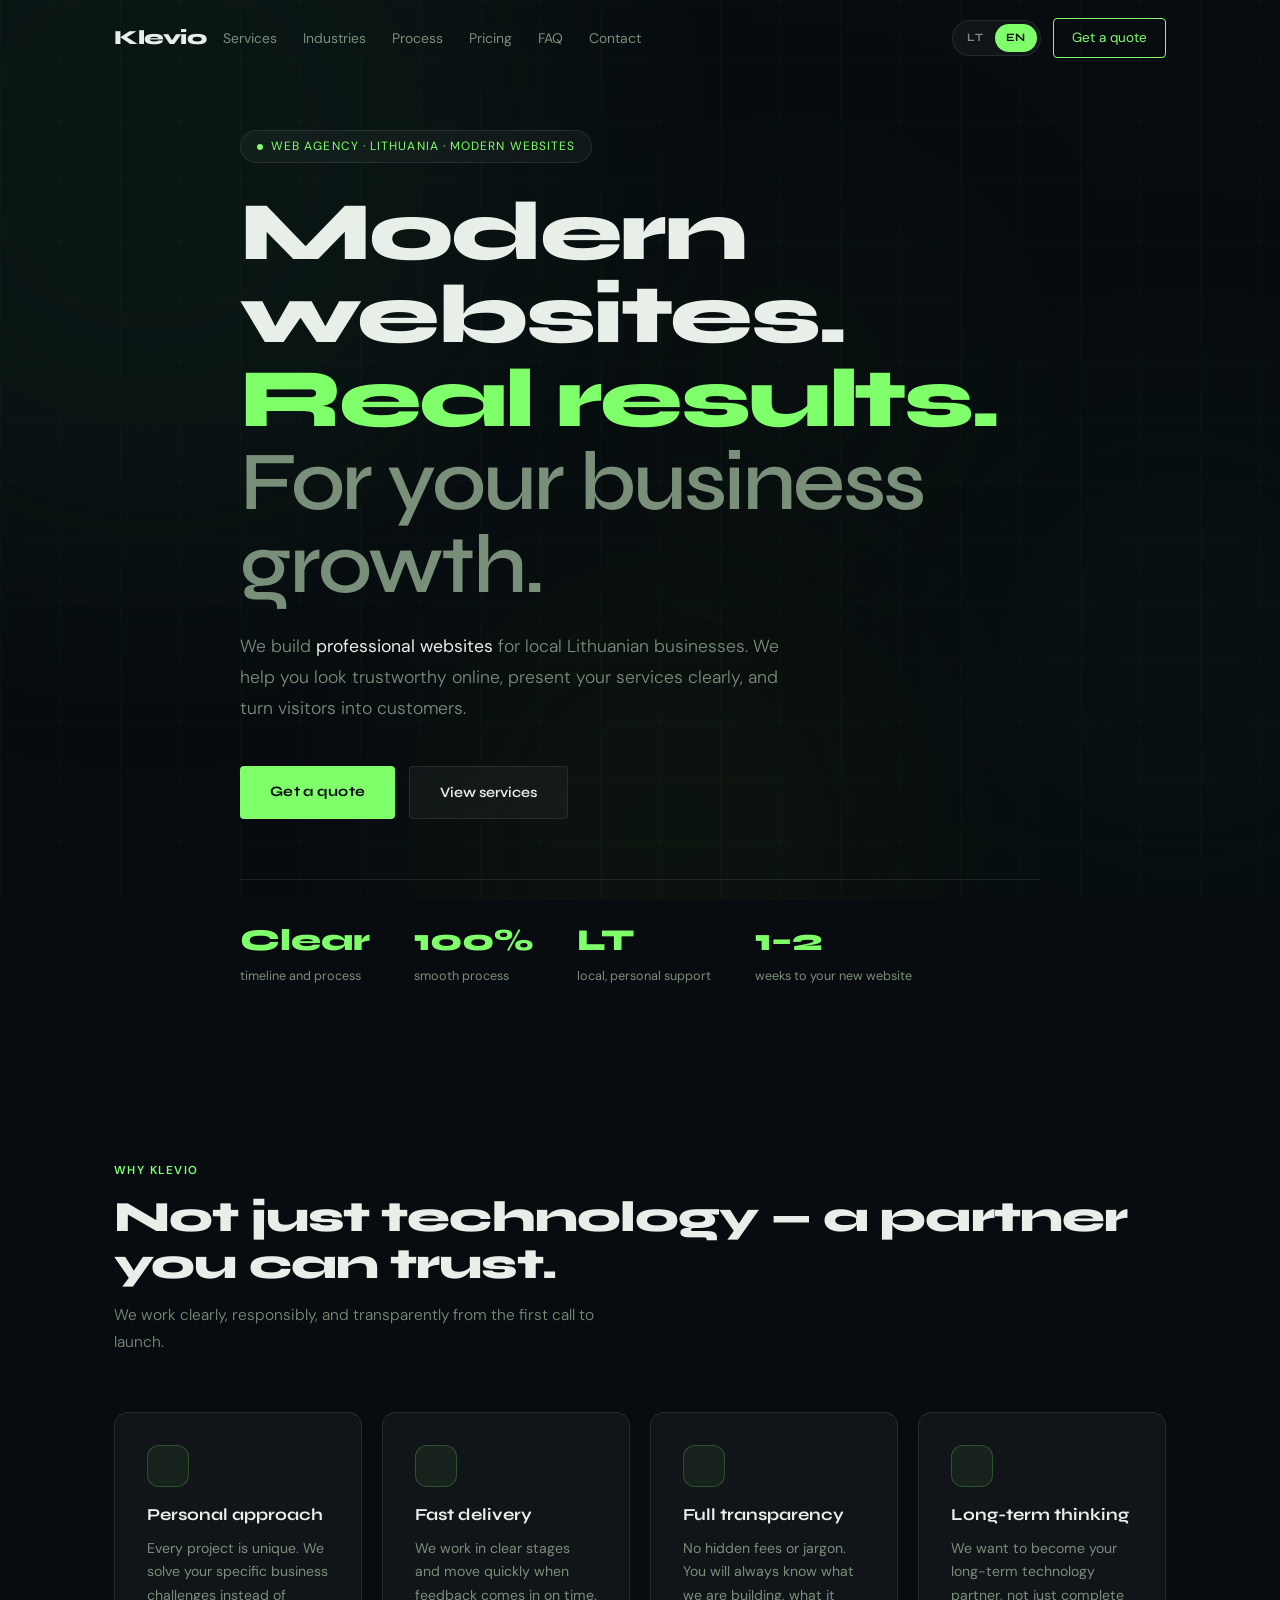
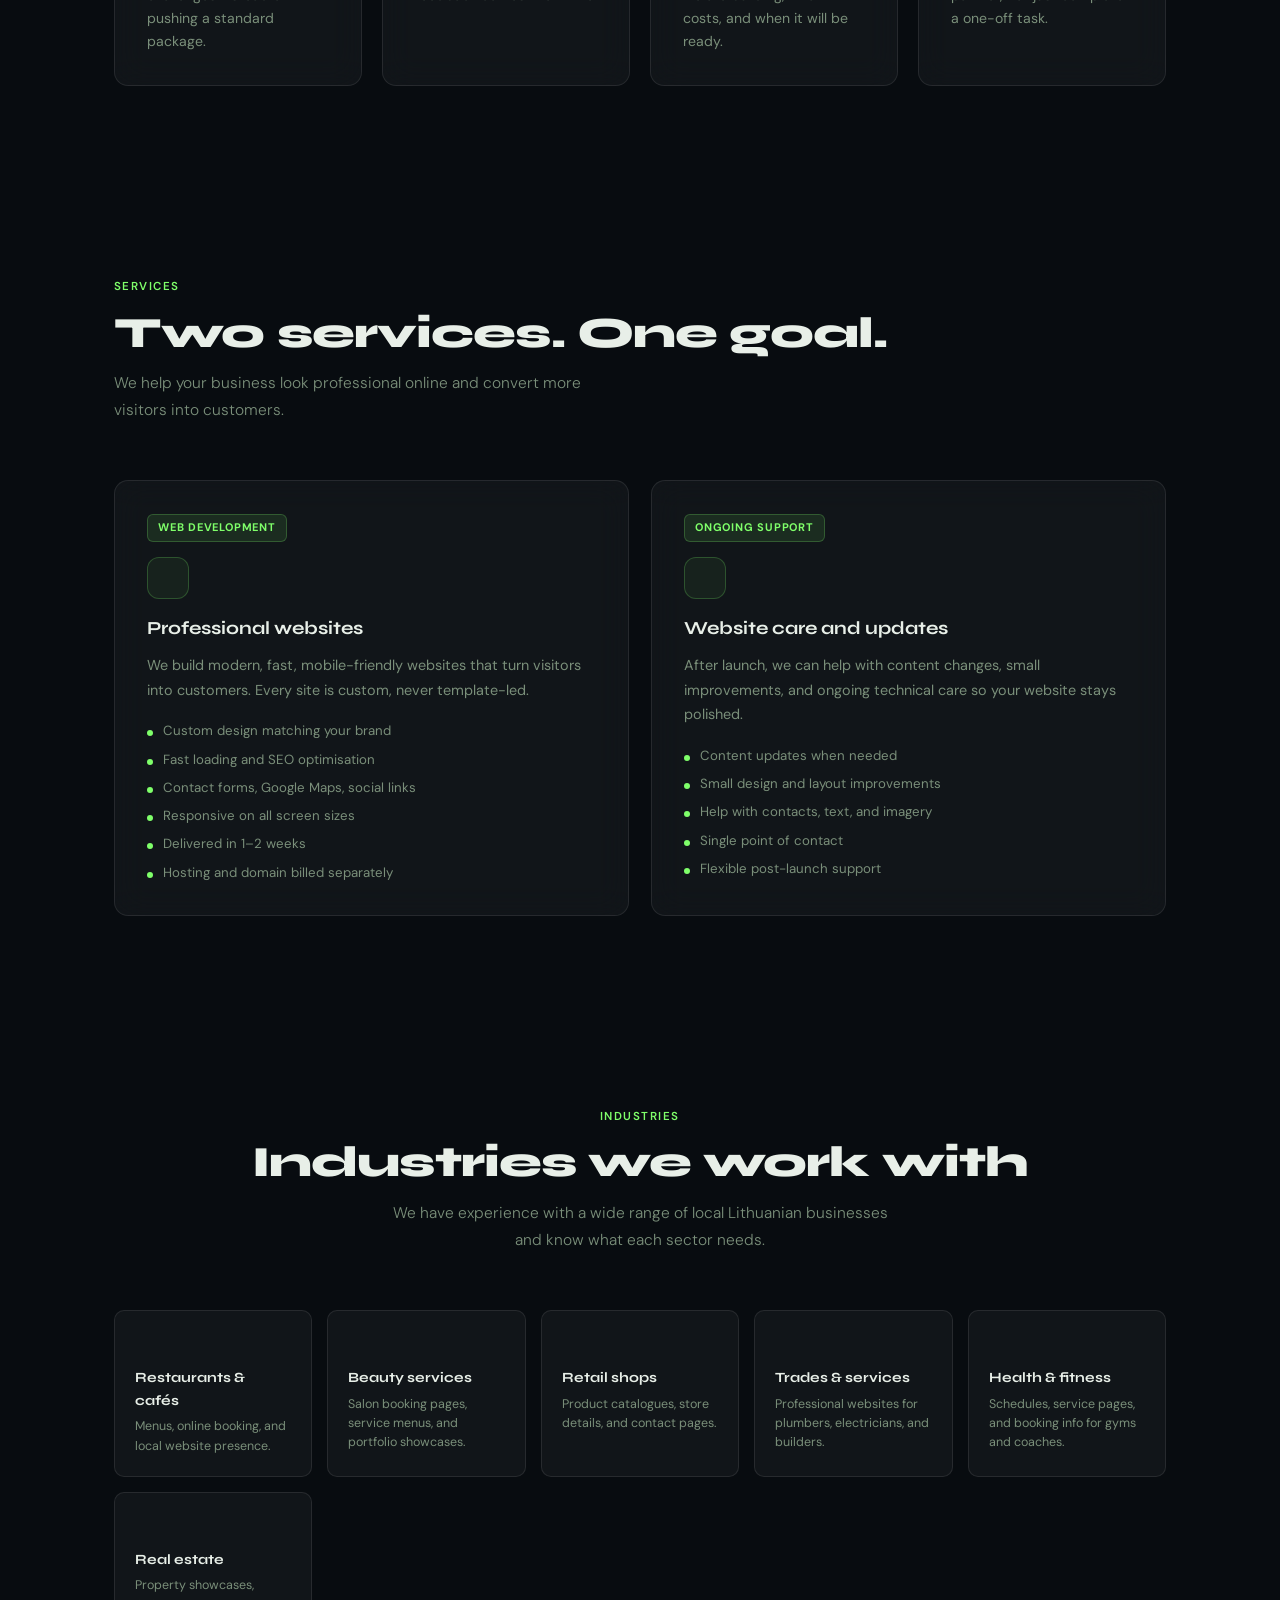
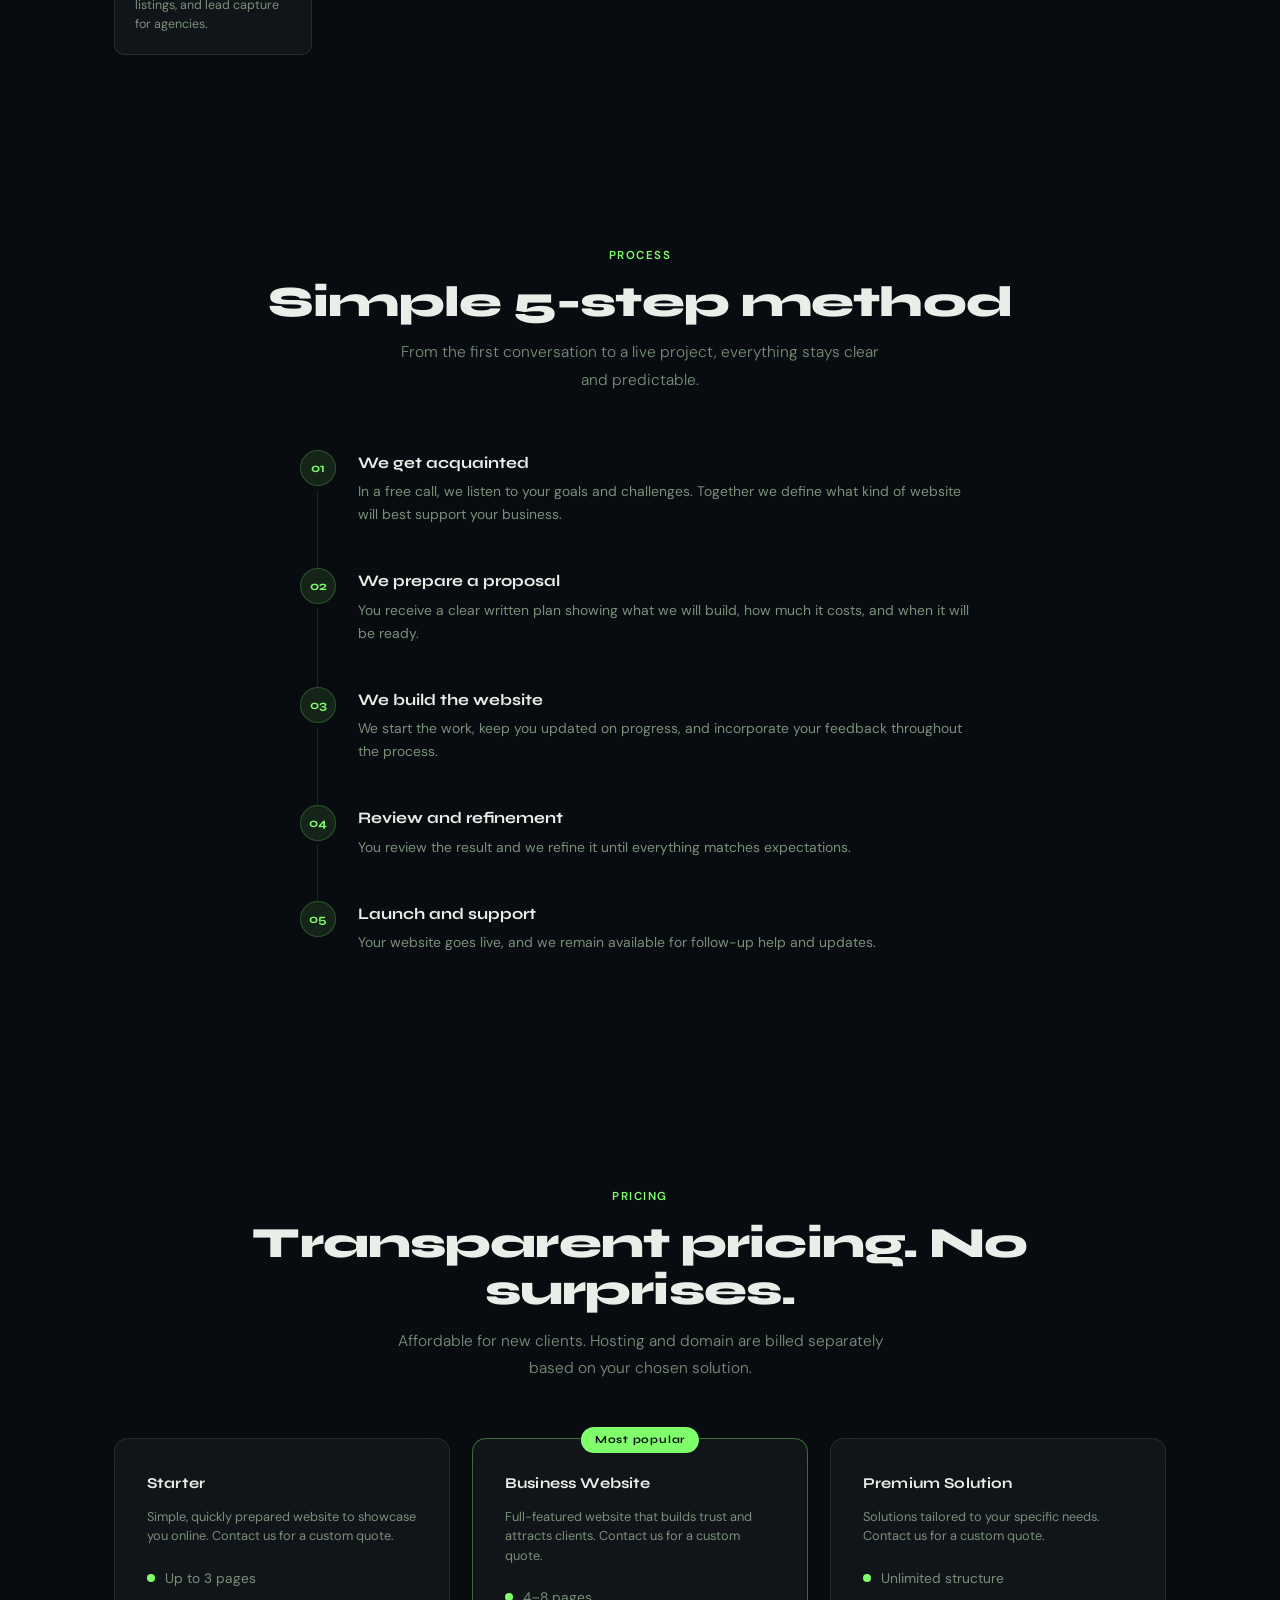
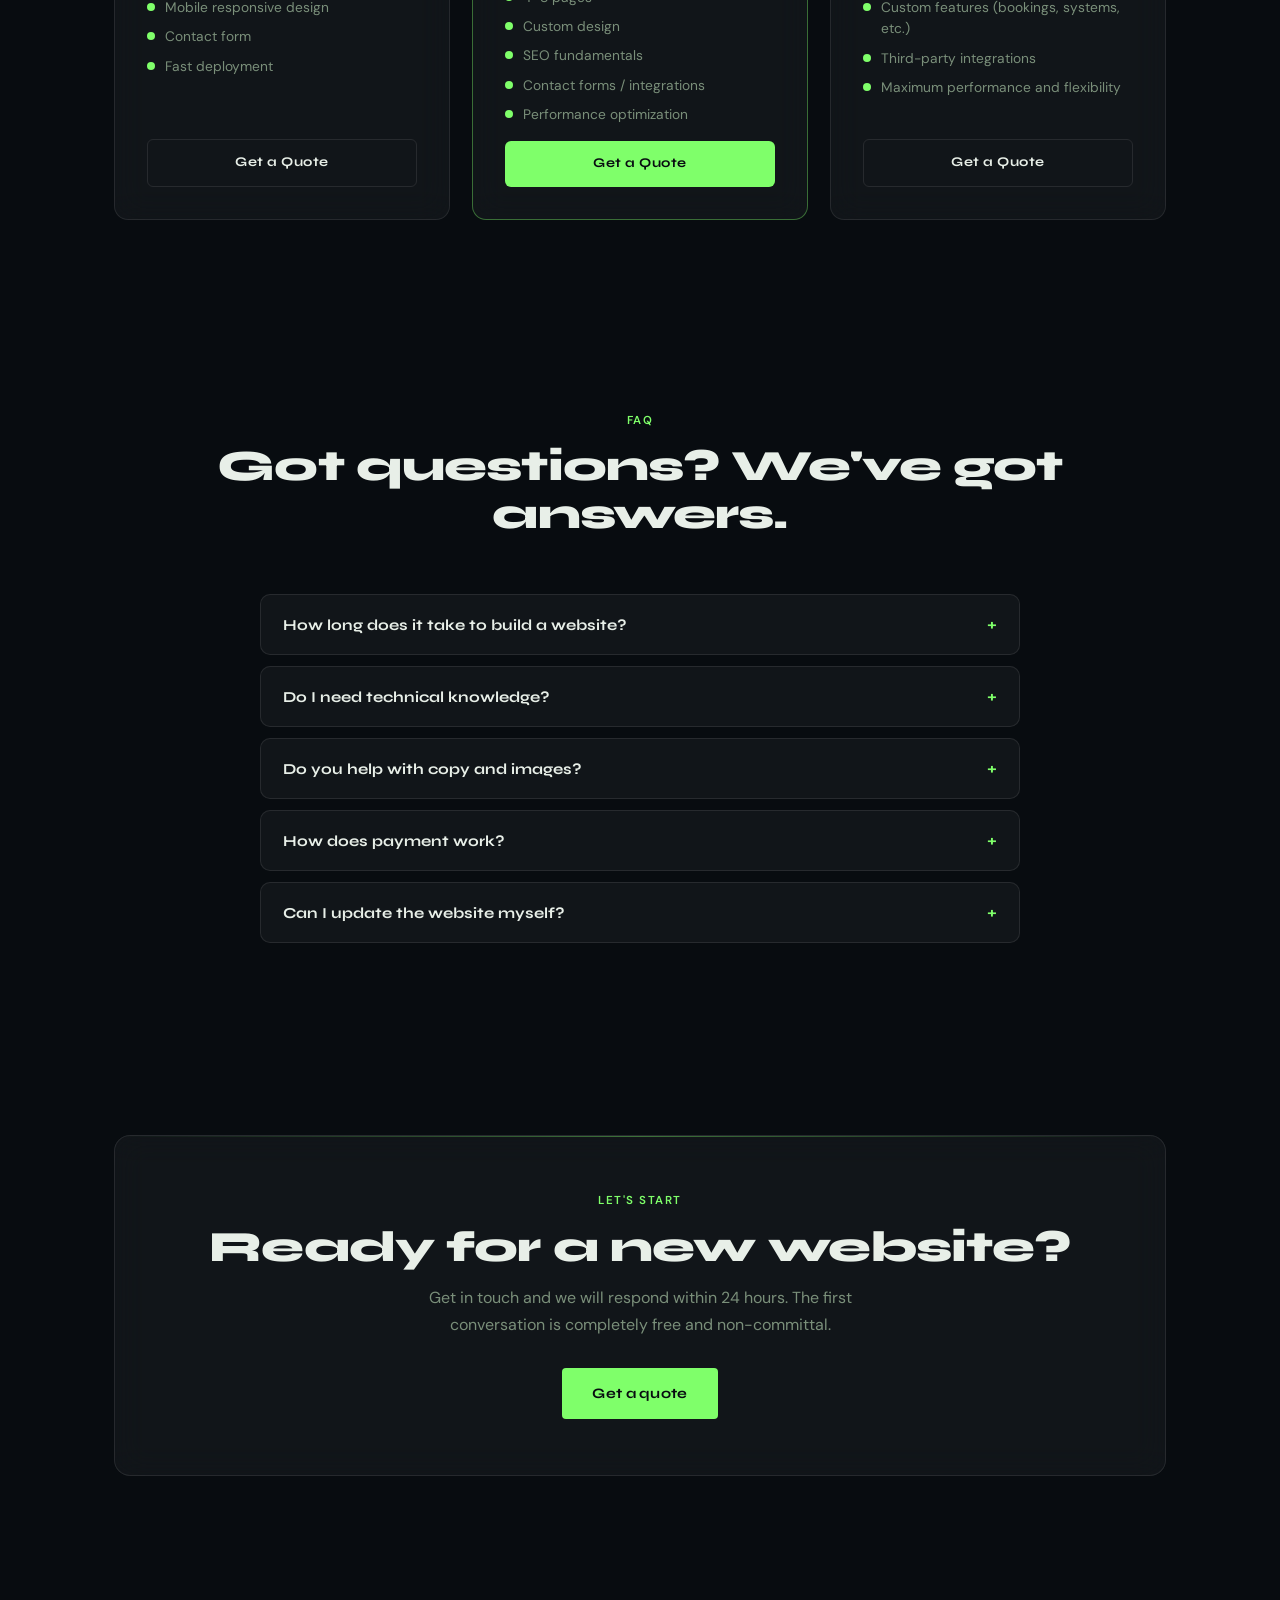
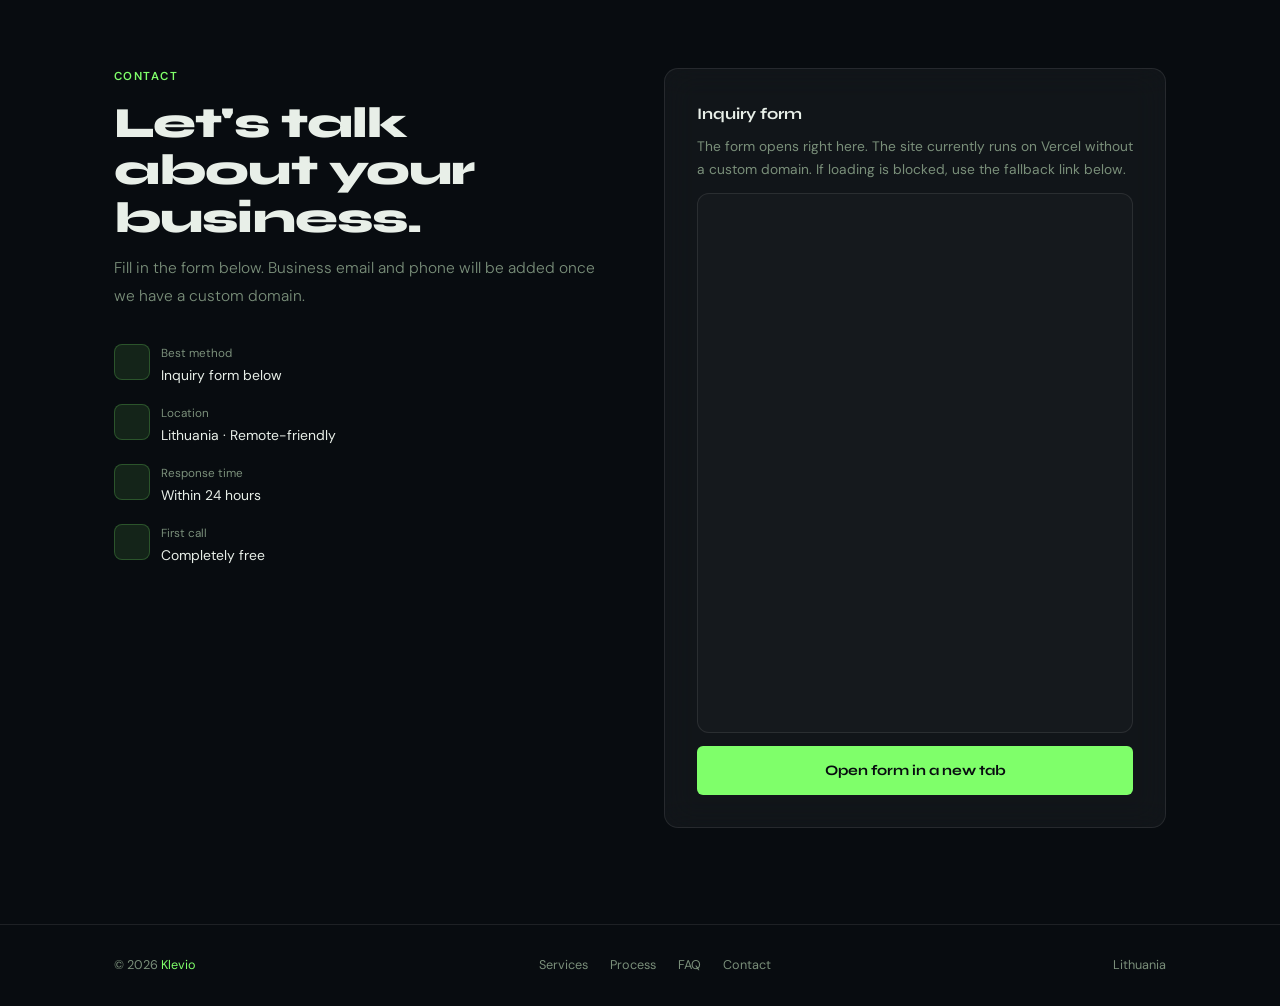
==== commit dc42d179: "hided prices" ====
--- a/en/index.html
+++ b/en/index.html
@@ -3,8 +3,8 @@
 <head>
   <meta charset="UTF-8" />
   <meta name="viewport" content="width=device-width, initial-scale=1.0" />
-  <title>Nexon Labs — Website Design for Business</title>
-  <meta name="description" content="Nexon Labs builds professional, fast, mobile-friendly websites for Lithuanian businesses. Clear process, transparent pricing, and real results." />
+  <title>Klevio — Website Design for Business</title>
+  <meta name="description" content="Klevio builds professional, fast, mobile-friendly websites for Lithuanian businesses. Clear process, transparent pricing, and real results." />
   <meta name="robots" content="index, follow" />
   <meta name="theme-color" content="#080c10" />
   <link rel="alternate" hreflang="lt" href="/" />
@@ -12,12 +12,12 @@
   <link rel="alternate" hreflang="x-default" href="/" />
   <meta property="og:type" content="website" />
   <meta property="og:locale" content="en_US" />
-  <meta property="og:site_name" content="Nexon Labs" />
-  <meta property="og:title" content="Nexon Labs — Website Design for Business" />
+  <meta property="og:site_name" content="Klevio" />
+  <meta property="og:title" content="Klevio — Website Design for Business" />
   <meta property="og:description" content="Professional websites for Lithuanian businesses: modern design, clear process, and fast launch." />
   <meta property="og:image" content="../og-image.svg" />
   <meta name="twitter:card" content="summary_large_image" />
-  <meta name="twitter:title" content="Nexon Labs — Website Design for Business" />
+  <meta name="twitter:title" content="Klevio — Website Design for Business" />
   <meta name="twitter:description" content="Professional websites for Lithuanian businesses: modern design, clear process, and fast launch." />
   <meta name="twitter:image" content="../og-image.svg" />
   <link rel="icon" href="../favicon.svg" type="image/svg+xml" />
@@ -29,12 +29,12 @@
     {
       "@context": "https://schema.org",
       "@type": "ProfessionalService",
-      "name": "Nexon Labs",
+      "name": "Klevio",
       "areaServed": {
         "@type": "Country",
         "name": "Lithuania"
       },
-      "description": "Nexon Labs builds professional websites for Lithuanian businesses.",
+      "description": "Klevio builds professional websites for Lithuanian businesses.",
       "serviceType": [
         "Website design",
         "Website development",
@@ -57,7 +57,7 @@
 
 <nav id="nav" aria-label="Main navigation">
   <div class="wrap nav-inner">
-    <a href="/en/" class="logo">Nexon<span class="logo-accent">Labs</span></a>
+    <a href="/en/" class="logo">Klevio</a>
 
     <button
       type="button"
@@ -134,7 +134,7 @@
 <section>
   <div class="wrap">
     <div class="section-header fade-up">
-      <div class="section-tag">Why Nexon Labs</div>
+      <div class="section-tag">Why Klevio</div>
       <h2>Not just technology — a partner you can trust.</h2>
       <p class="section-sub">We work clearly, responsibly, and transparently from the first call to launch.</p>
     </div>
@@ -217,32 +217,32 @@
       <div class="ind-card fade-up">
         <div class="ind-icon icon-ind-restaurant" aria-hidden="true"></div>
         <div class="ind-name">Restaurants & cafés</div>
-        <p class="ind-desc">Menus, bookings, and social media integration.</p>
+        <p class="ind-desc">Menus, online booking, and local website presence.</p>
       </div>
       <div class="ind-card fade-up" style="transition-delay: 0.05s">
         <div class="ind-icon icon-ind-beauty" aria-hidden="true"></div>
         <div class="ind-name">Beauty services</div>
-        <p class="ind-desc">Barbershops and salons with bookings, price lists, and portfolios.</p>
+        <p class="ind-desc">Salon booking pages, service menus, and portfolio showcases.</p>
       </div>
       <div class="ind-card fade-up" style="transition-delay: 0.1s">
         <div class="ind-icon icon-ind-retail" aria-hidden="true"></div>
         <div class="ind-name">Retail shops</div>
-        <p class="ind-desc">Store websites, product catalogues, and contact information.</p>
+        <p class="ind-desc">Product catalogues, store details, and contact pages.</p>
       </div>
       <div class="ind-card fade-up" style="transition-delay: 0.15s">
         <div class="ind-icon icon-ind-trades" aria-hidden="true"></div>
         <div class="ind-name">Trades & services</div>
-        <p class="ind-desc">Plumbers, electricians, and builders with a more professional online presence.</p>
+        <p class="ind-desc">Professional websites for plumbers, electricians, and builders.</p>
       </div>
       <div class="ind-card fade-up" style="transition-delay: 0.2s">
         <div class="ind-icon icon-ind-health" aria-hidden="true"></div>
         <div class="ind-name">Health & fitness</div>
-        <p class="ind-desc">Gyms, coaches, and physios with schedules and bookings.</p>
+        <p class="ind-desc">Schedules, service pages, and booking info for gyms and coaches.</p>
       </div>
       <div class="ind-card fade-up" style="transition-delay: 0.25s">
         <div class="ind-icon icon-ind-real-estate" aria-hidden="true"></div>
         <div class="ind-name">Real estate</div>
-        <p class="ind-desc">Agencies and agents with property showcases and lead generation.</p>
+        <p class="ind-desc">Property showcases, listings, and lead capture for agencies.</p>
       </div>
     </div>
   </div>
@@ -306,24 +306,23 @@
 
     <div class="pricing-grid">
       <div class="glass-card price-card fade-up">
-        <div class="price-name">Starter Website</div>
-        <div class="price-amount">€300<span class="price-plus">+</span></div>
-        <div class="price-note">Simple, quickly prepared website to showcase you online</div>
+        <div class="price-name">Starter</div>
+<div class="price-note">Simple, quickly prepared website to showcase you online. Contact us for a custom quote.</div>
+<!-- Removed: <div class="price-amount">€300<span class="price-plus">+</span></div> -->
         <ul class="price-features">
           <li>Up to 3 pages</li>
           <li>Mobile responsive design</li>
           <li>Contact form</li>
           <li>Fast deployment</li>
         </ul>
-        <div class="price-disclaimer">Price depends on project complexity.</div>
-        <a href="#contact" class="price-btn outline">Get started</a>
+        <a href="#contact" class="price-btn outline">Get a Quote</a>
       </div>
 
       <div class="glass-card price-card featured fade-up" style="transition-delay: 0.1s">
         <div class="featured-badge">Most popular</div>
-        <div class="price-name">Business Website</div>
-        <div class="price-amount">€700<span class="price-plus">+</span></div>
-        <div class="price-note">Full-featured website that builds trust and attracts clients</div>
+     <div class="price-name">Business Website</div>
+<div class="price-note">Full-featured website that builds trust and attracts clients. Contact us for a custom quote.</div>
+<!-- Removed: <div class="price-amount">€700<span class="price-plus">+</span></div> -->
         <ul class="price-features">
           <li>4–8 pages</li>
           <li>Custom design</li>
@@ -331,22 +330,20 @@
           <li>Contact forms / integrations</li>
           <li>Performance optimization</li>
         </ul>
-        <div class="price-disclaimer">Price depends on project complexity.</div>
-        <a href="#contact" class="price-btn solid">Get started</a>
+        <a href="#contact" class="price-btn solid">Get a Quote</a>
       </div>
 
       <div class="glass-card price-card fade-up" style="transition-delay: 0.2s">
-        <div class="price-name">Custom Solution</div>
-        <div class="price-amount">€1200<span class="price-plus">+</span></div>
-        <div class="price-note">Solutions tailored to your specific needs</div>
+       <div class="price-name">Premium Solution</div>
+<div class="price-note">Solutions tailored to your specific needs. Contact us for a custom quote.</div>
+<!-- Removed: <div class="price-amount">€1200<span class="price-plus">+</span></div> -->
         <ul class="price-features">
           <li>Unlimited structure</li>
           <li>Custom features (bookings, systems, etc.)</li>
           <li>Third-party integrations</li>
           <li>Maximum performance and flexibility</li>
         </ul>
-        <div class="price-disclaimer">Price depends on project complexity.</div>
-        <a href="#contact" class="price-btn outline">Contact us</a>
+        <a href="#contact" class="price-btn outline">Get a Quote</a>
       </div>
     </div>
   </div>
@@ -472,7 +469,7 @@
           <iframe
             class="tally-frame"
             data-tally-frame
-            title="Nexon Labs contact form"
+            title="Klevio contact form"
             loading="lazy"
             referrerpolicy="strict-origin-when-cross-origin"></iframe>
 
@@ -494,7 +491,7 @@
 <footer>
   <div class="wrap">
     <div class="footer-inner">
-      <div class="footer-brand">© 2026 <span>Nexon Labs</span></div>
+      <div class="footer-brand">© 2026 <span>Klevio</span></div>
       <div class="footer-links">
         <a href="#services">Services</a>
         <a href="#process">Process</a>
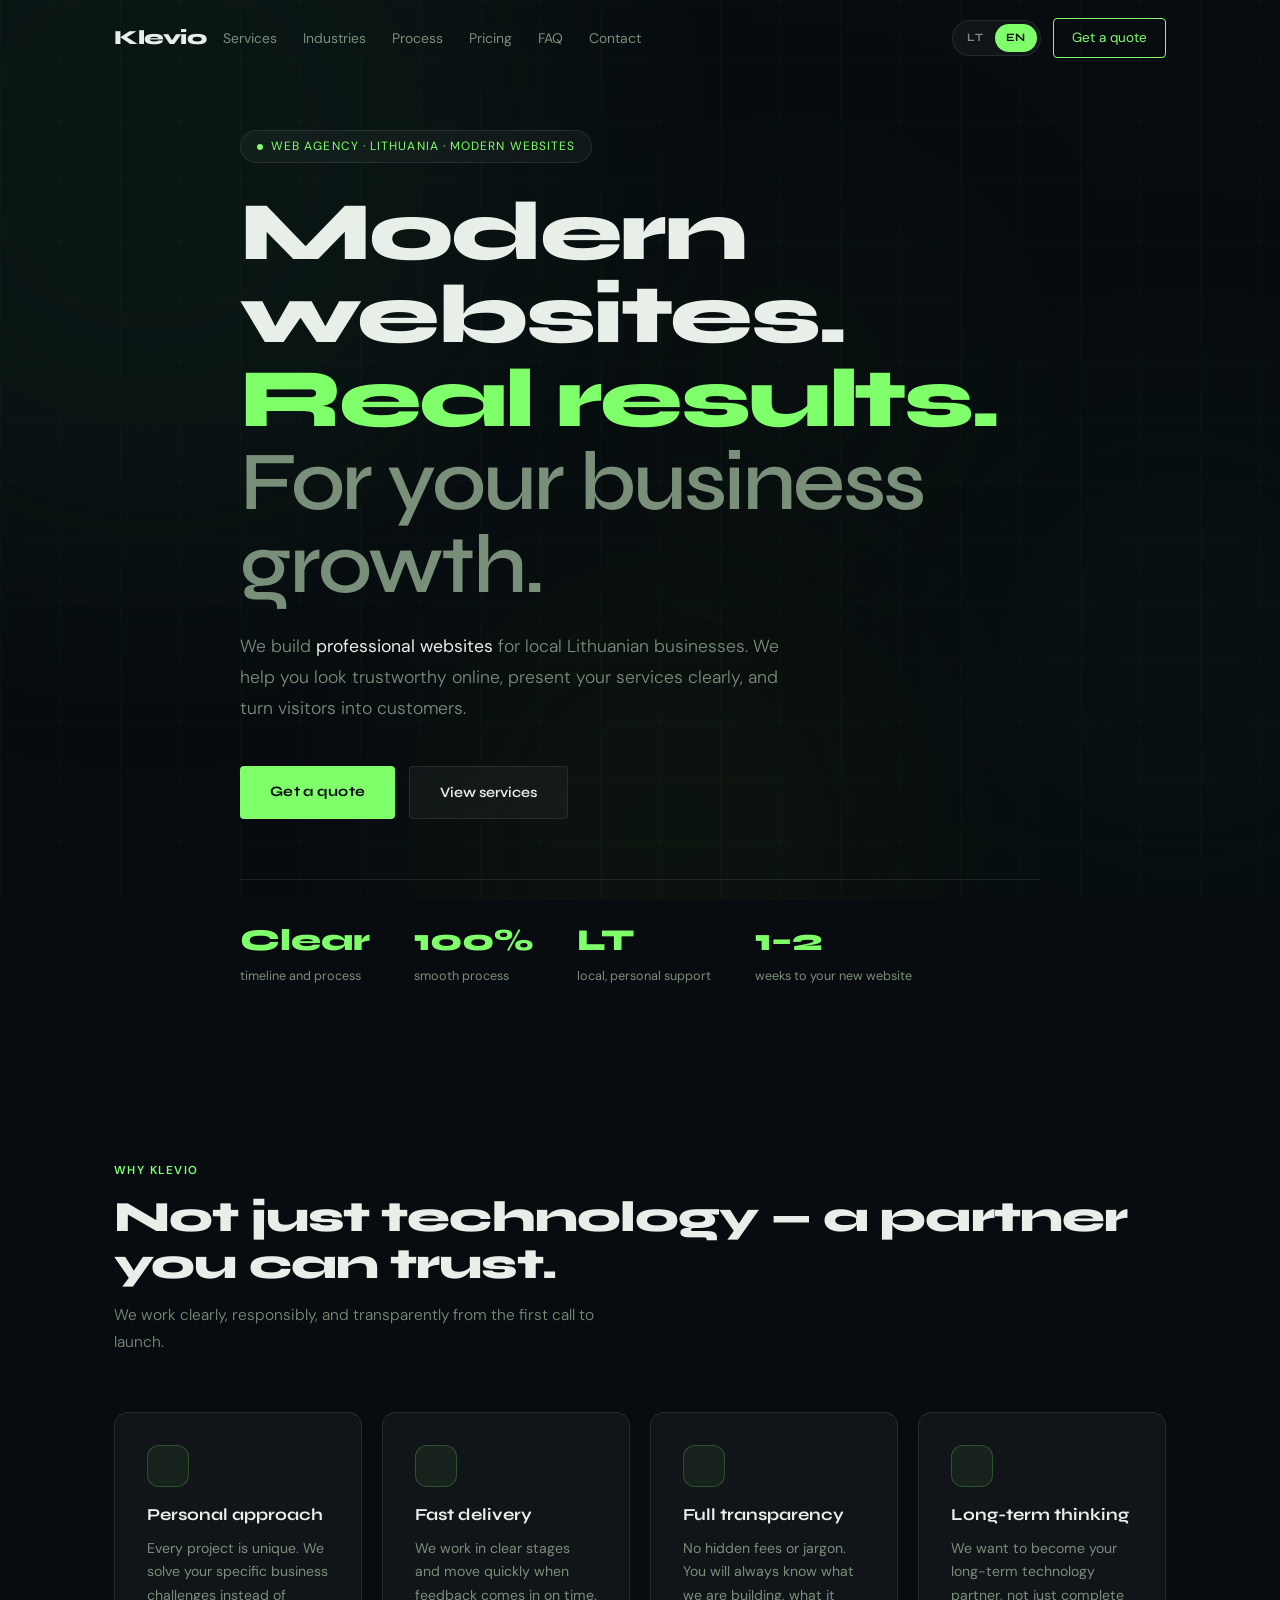
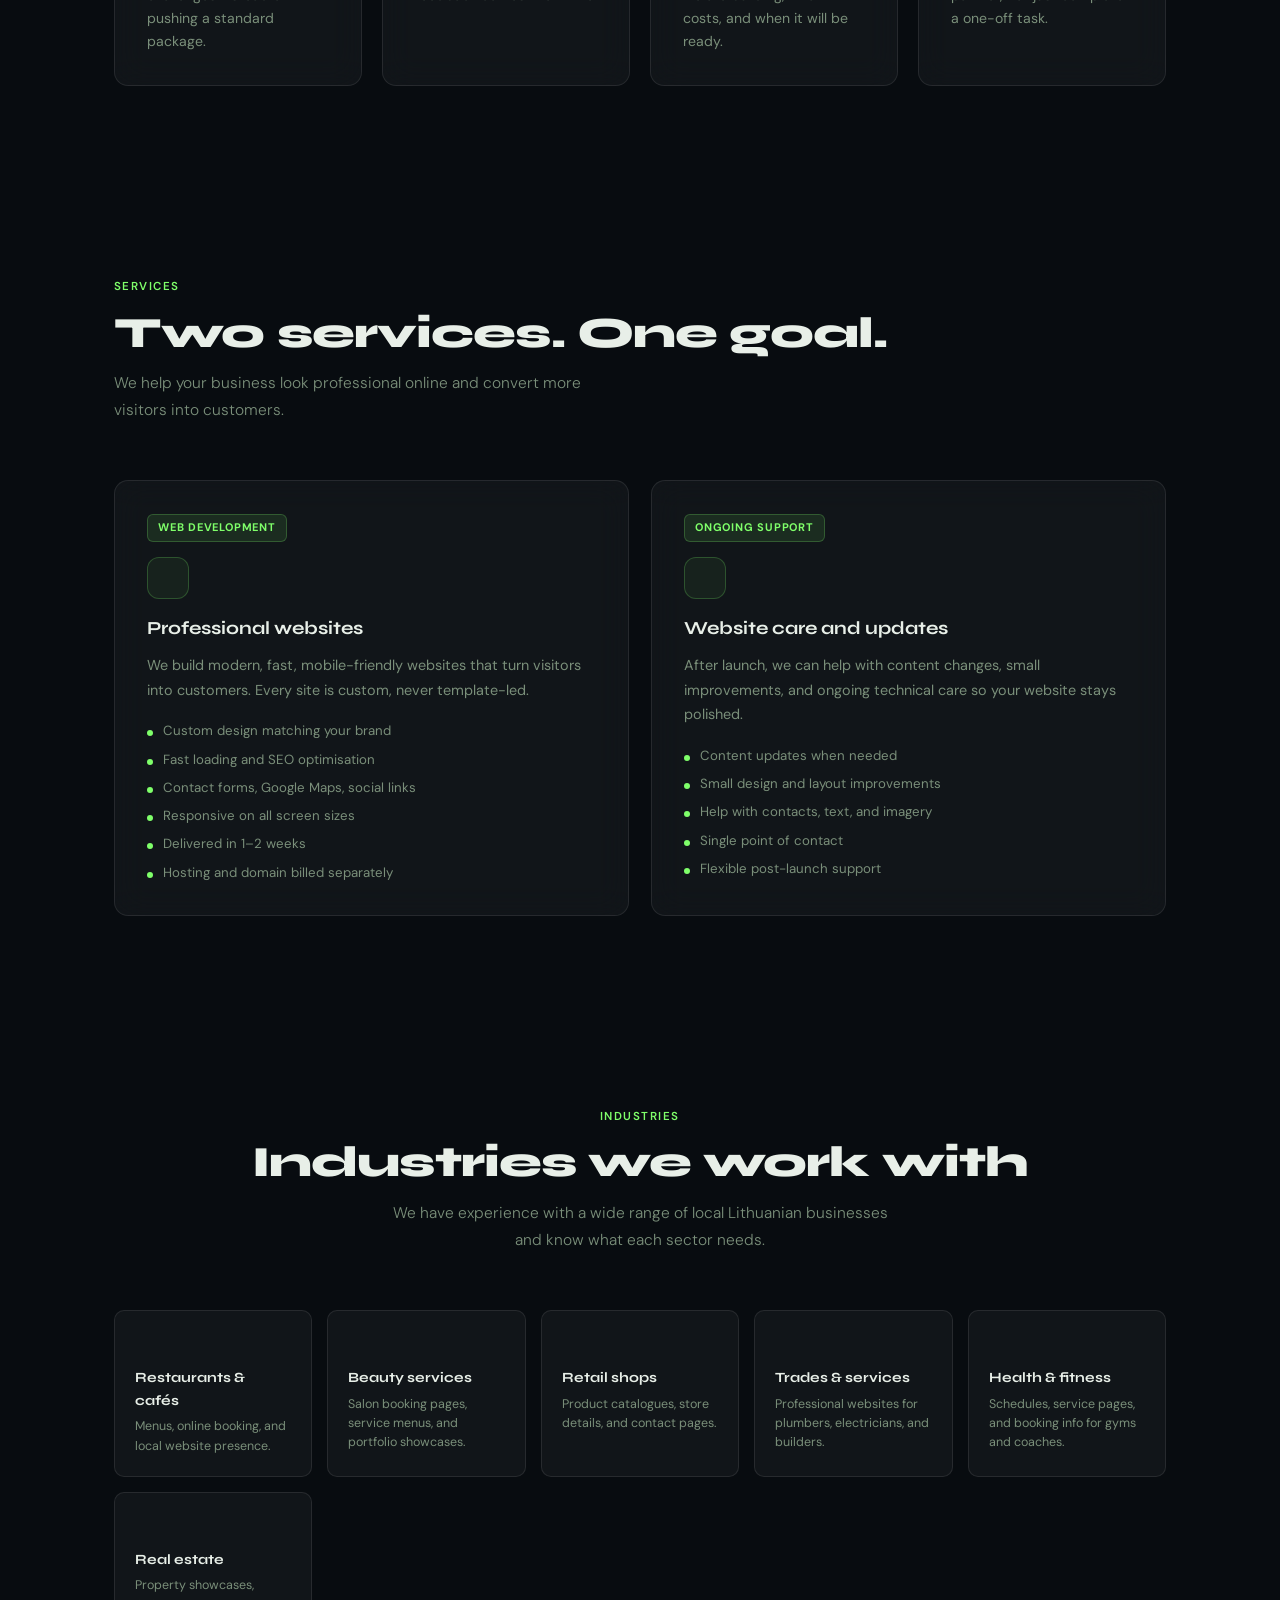
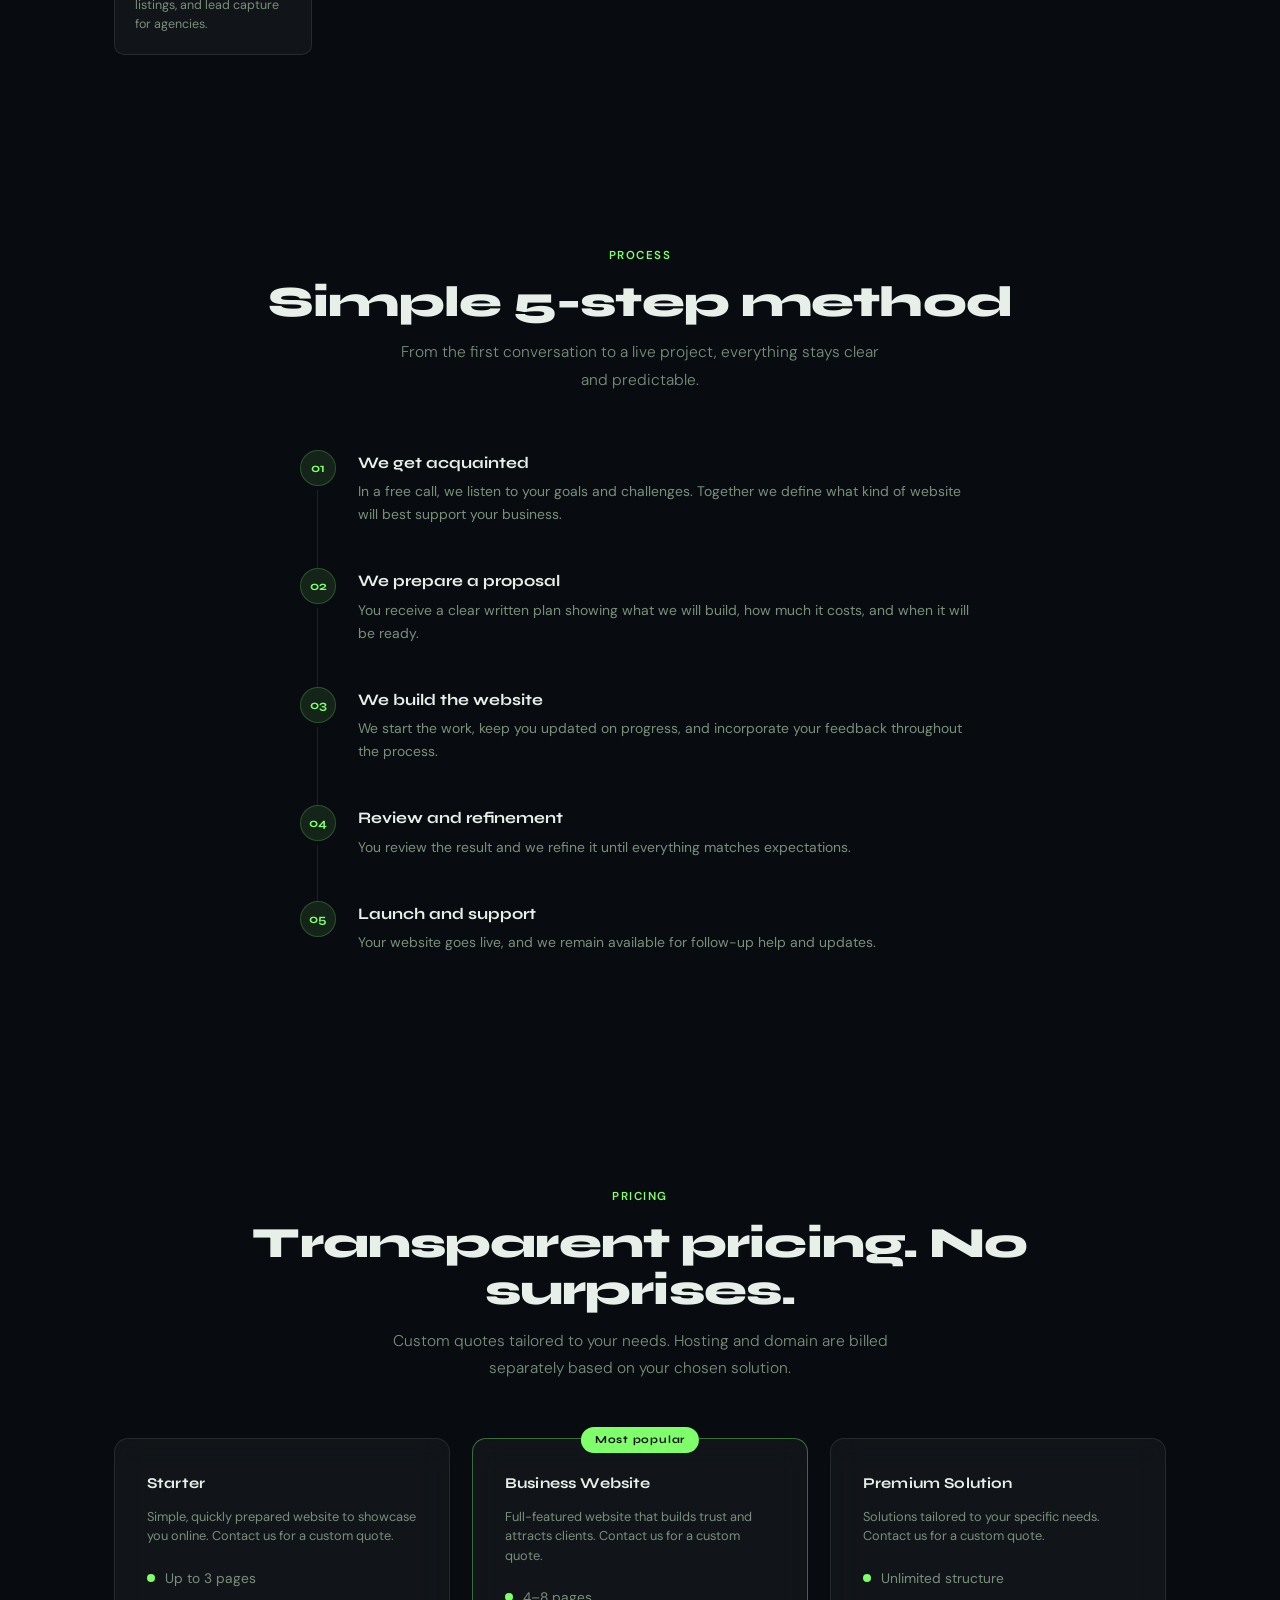
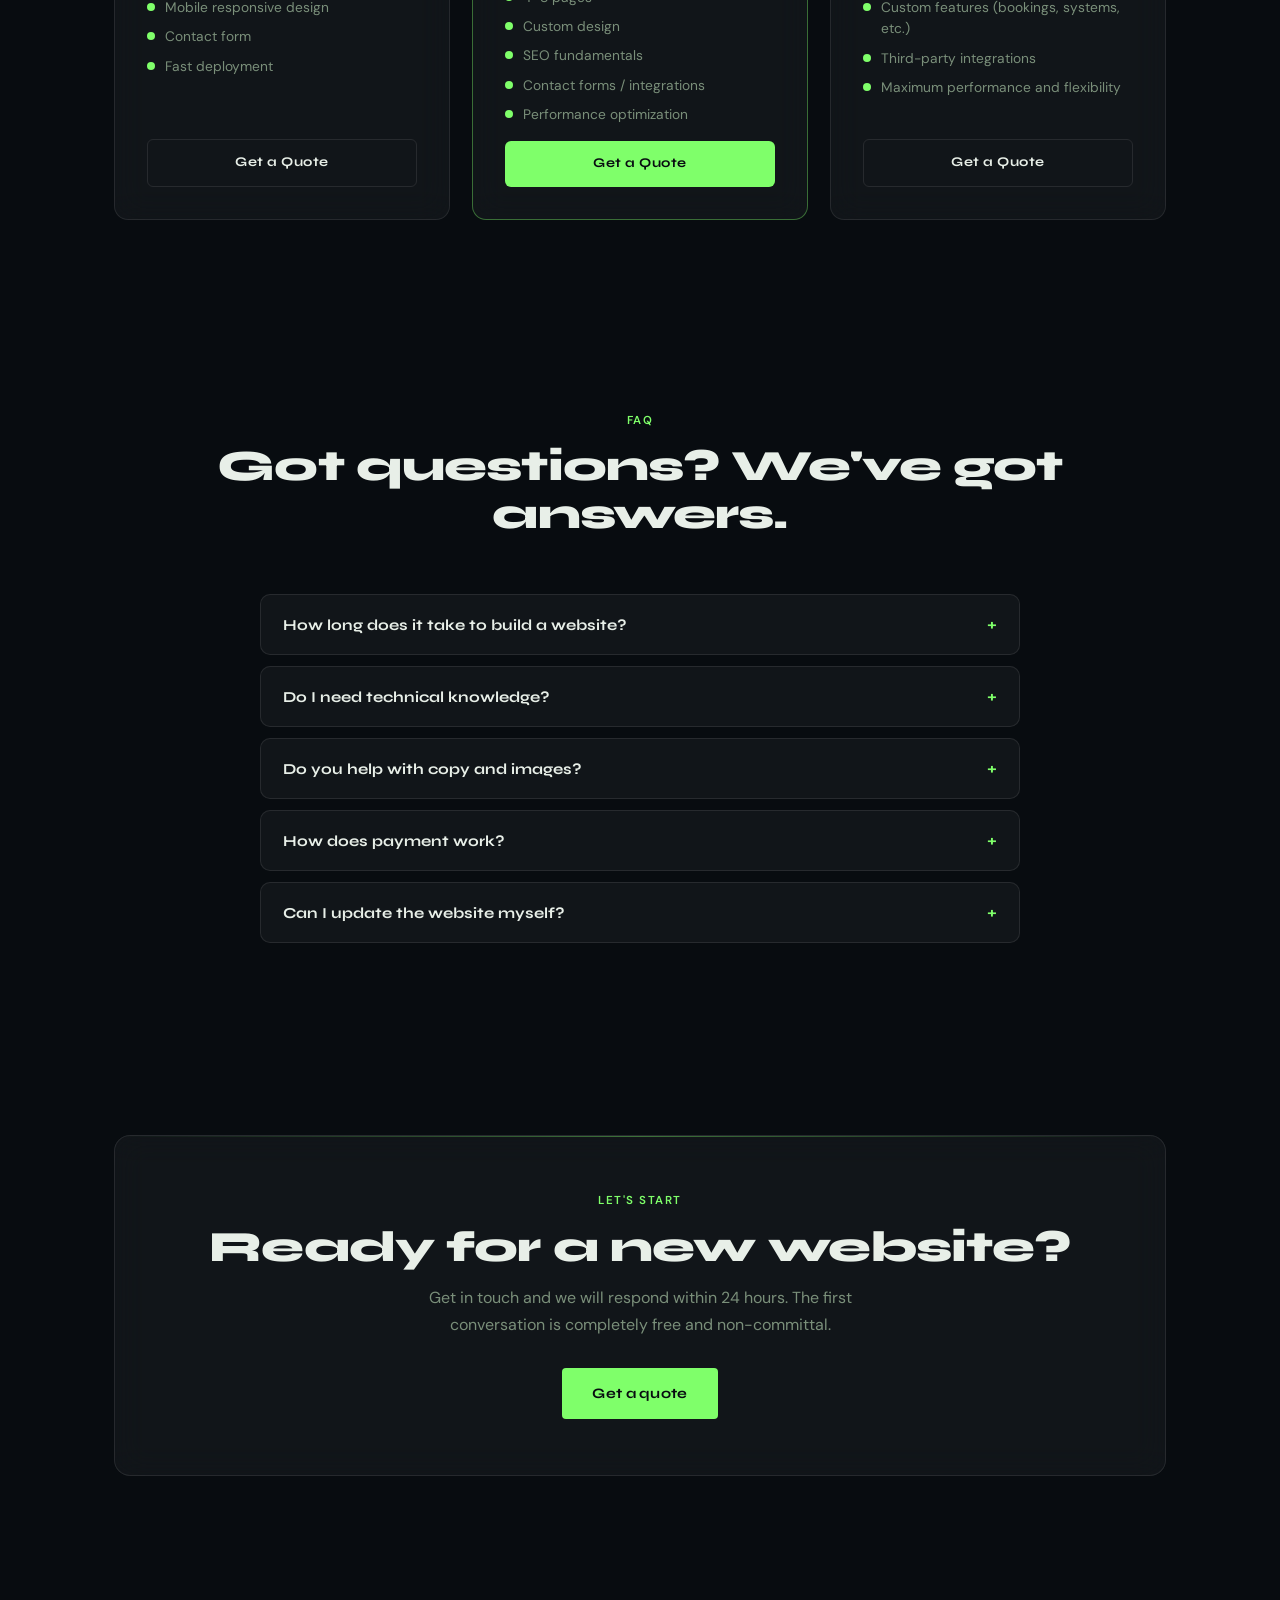
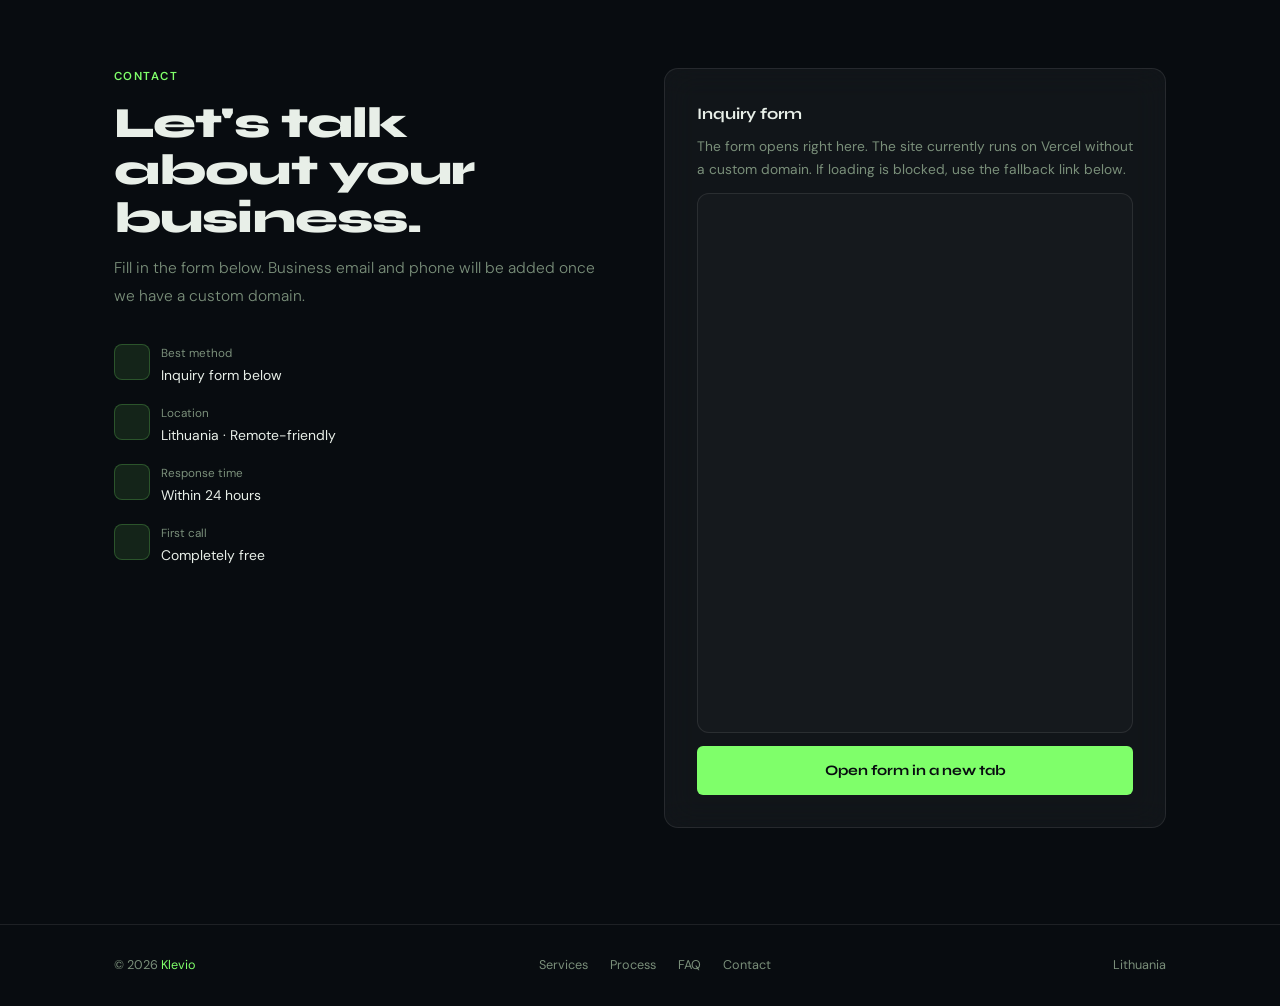
==== commit e4e25545: "touched up the prices" ====
--- a/en/index.html
+++ b/en/index.html
@@ -301,7 +301,7 @@
     <div class="section-header center fade-up">
       <div class="section-tag">Pricing</div>
       <h2>Transparent pricing. No surprises.</h2>
-      <p class="section-sub">Affordable for new clients. Hosting and domain are billed separately based on your chosen solution.</p>
+      <p class="section-sub">Custom quotes tailored to your needs. Hosting and domain are billed separately based on your chosen solution.</p>
     </div>
 
     <div class="pricing-grid">
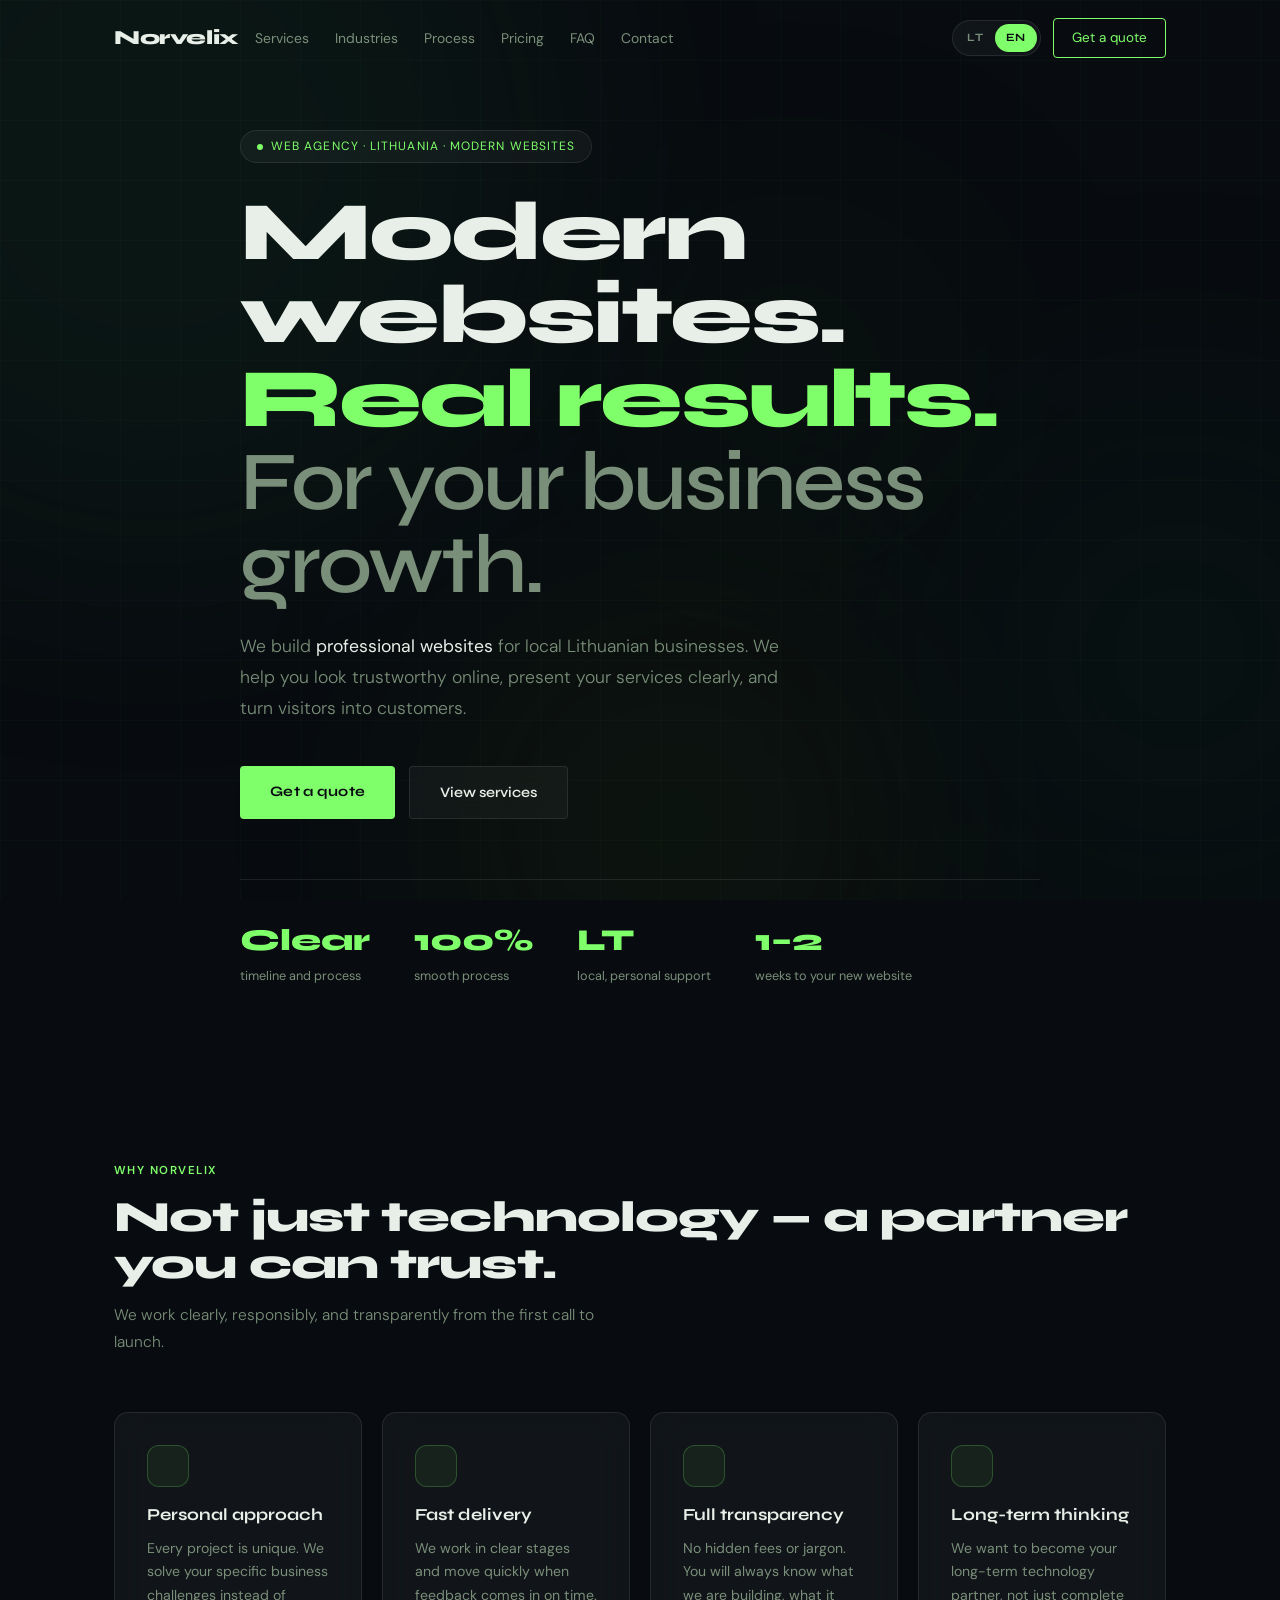
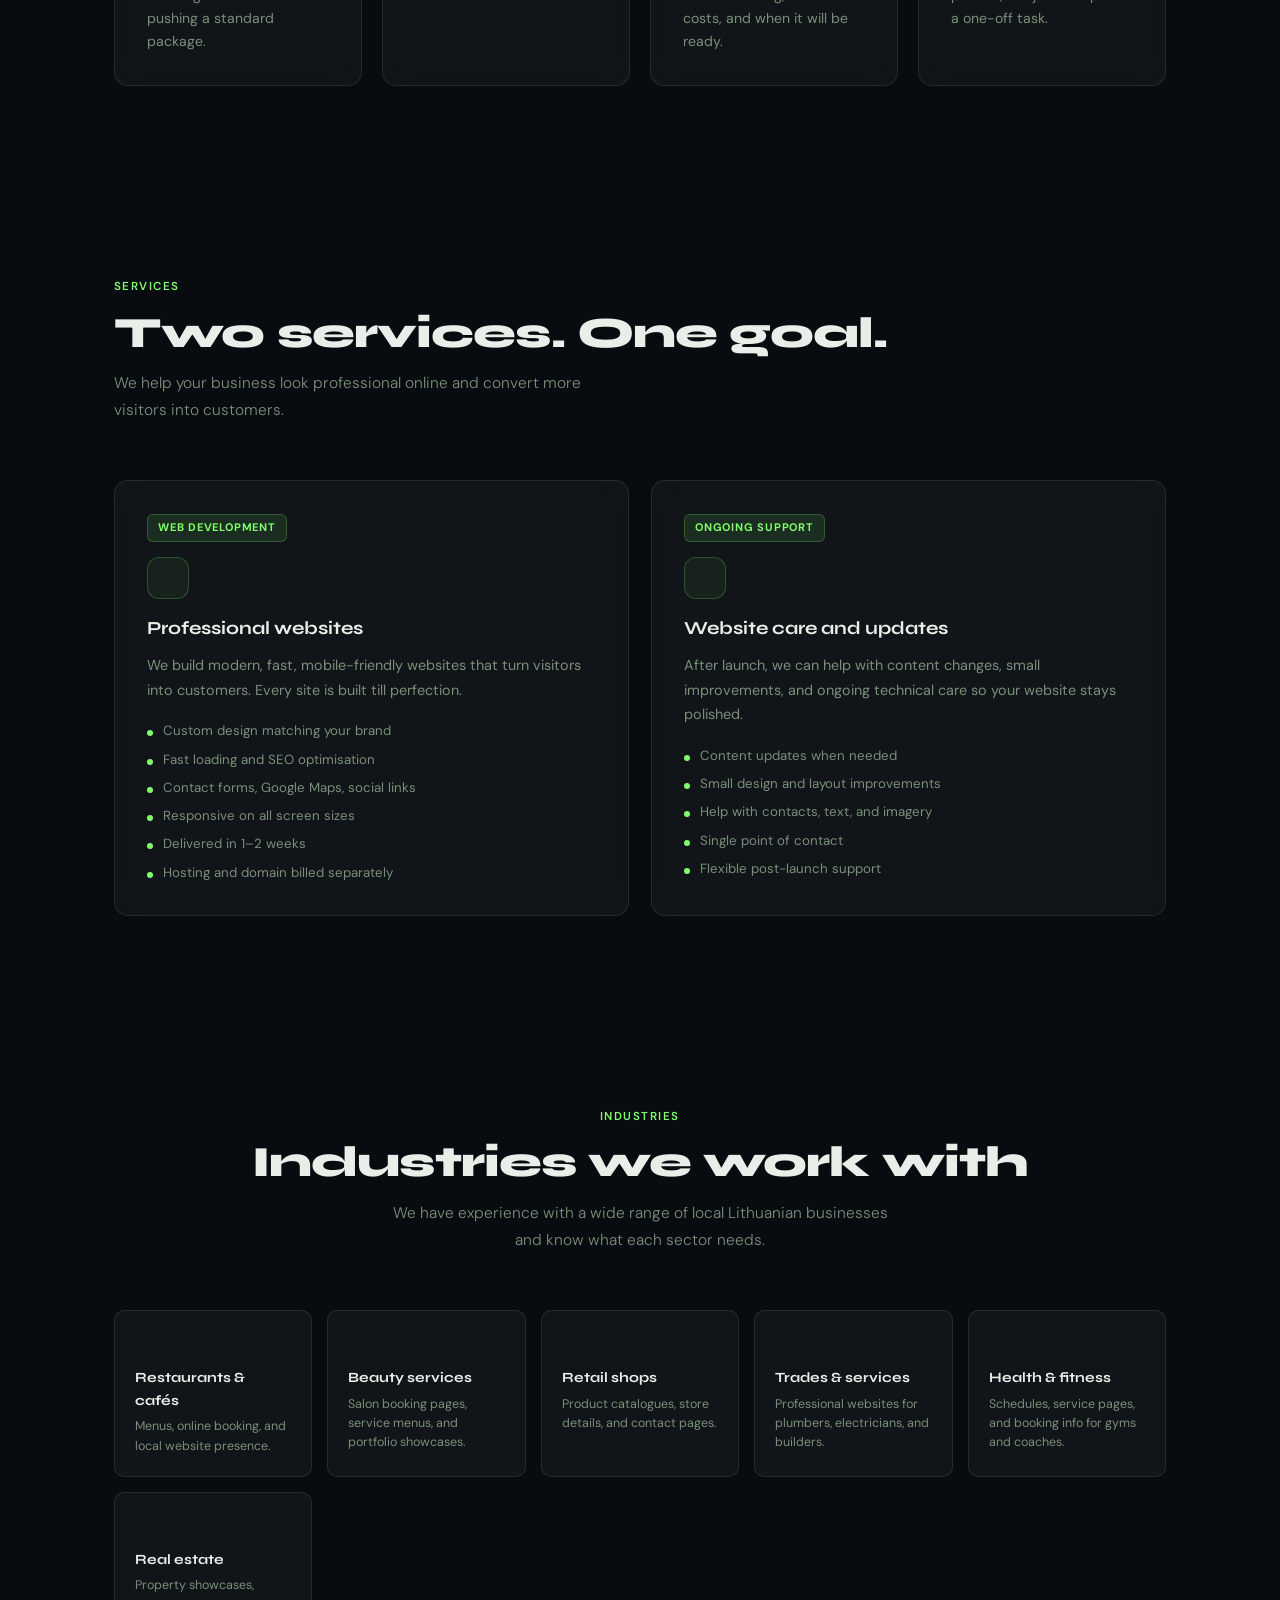
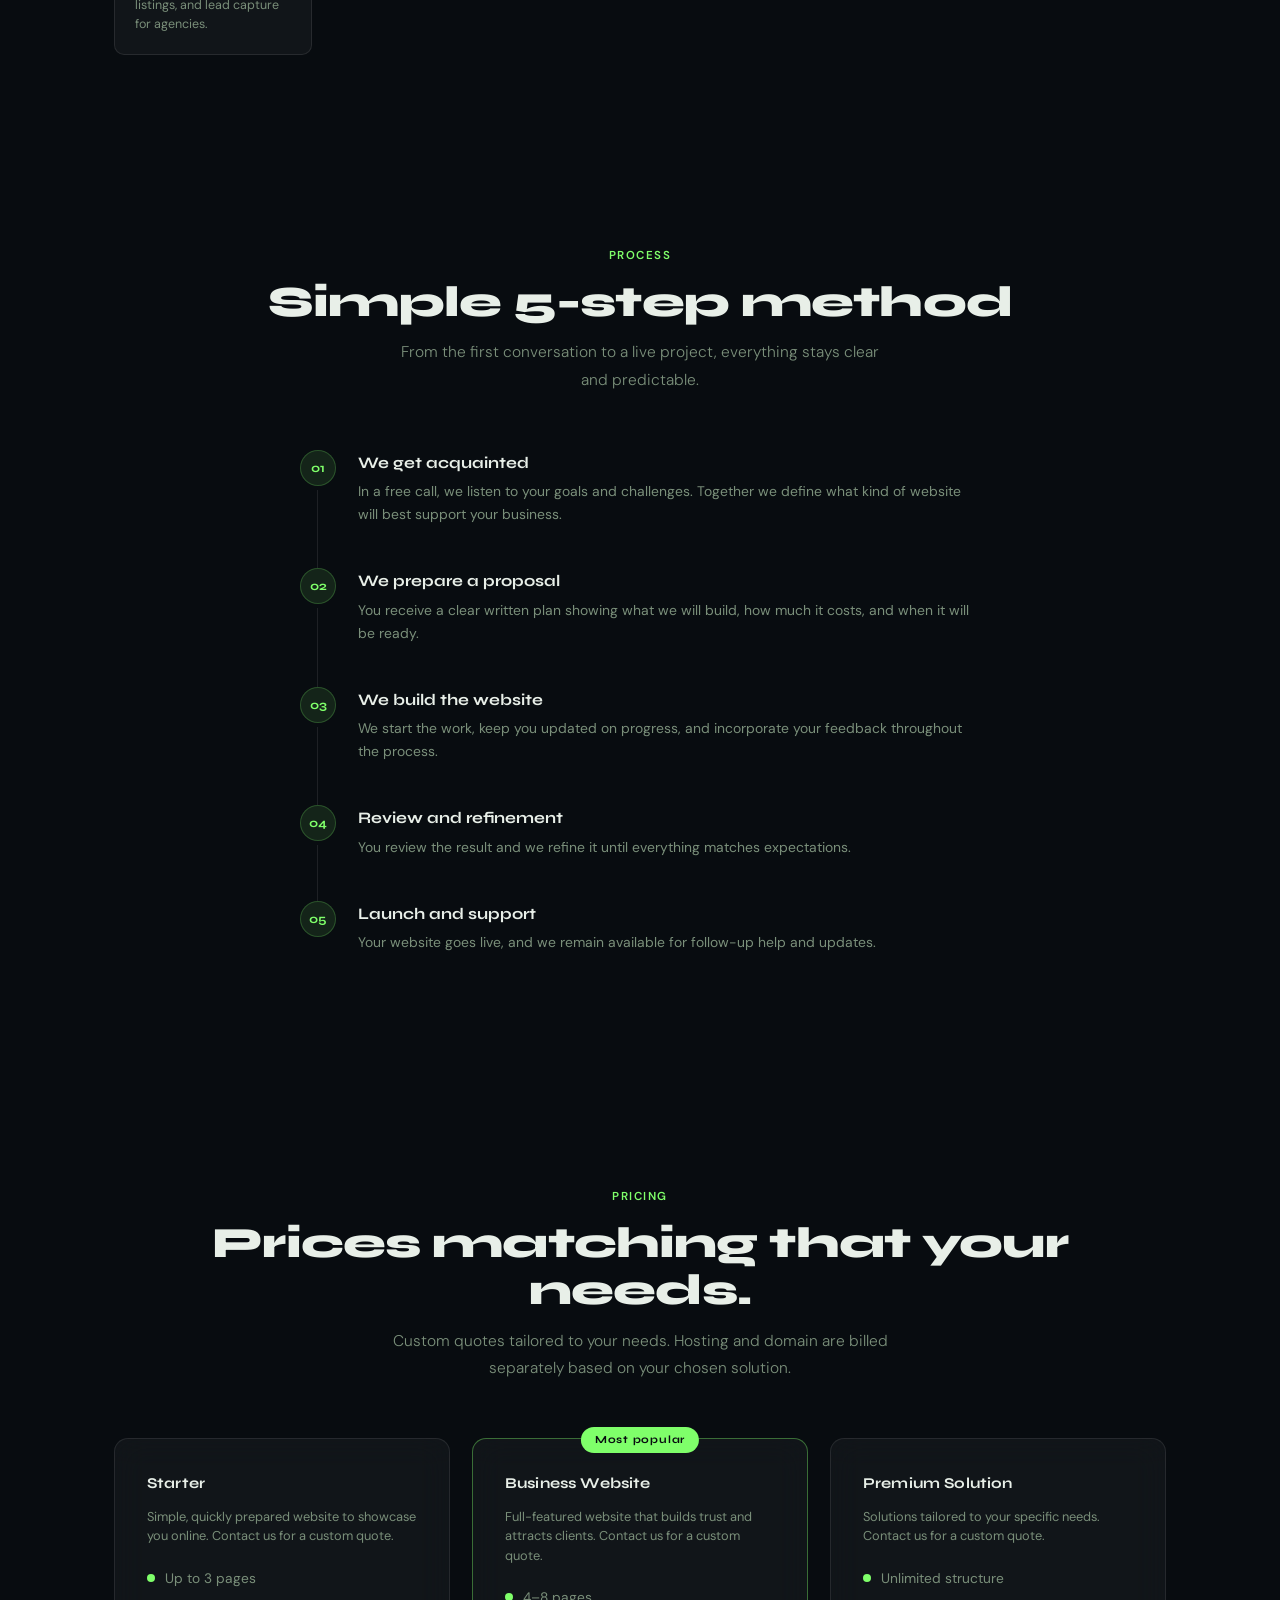
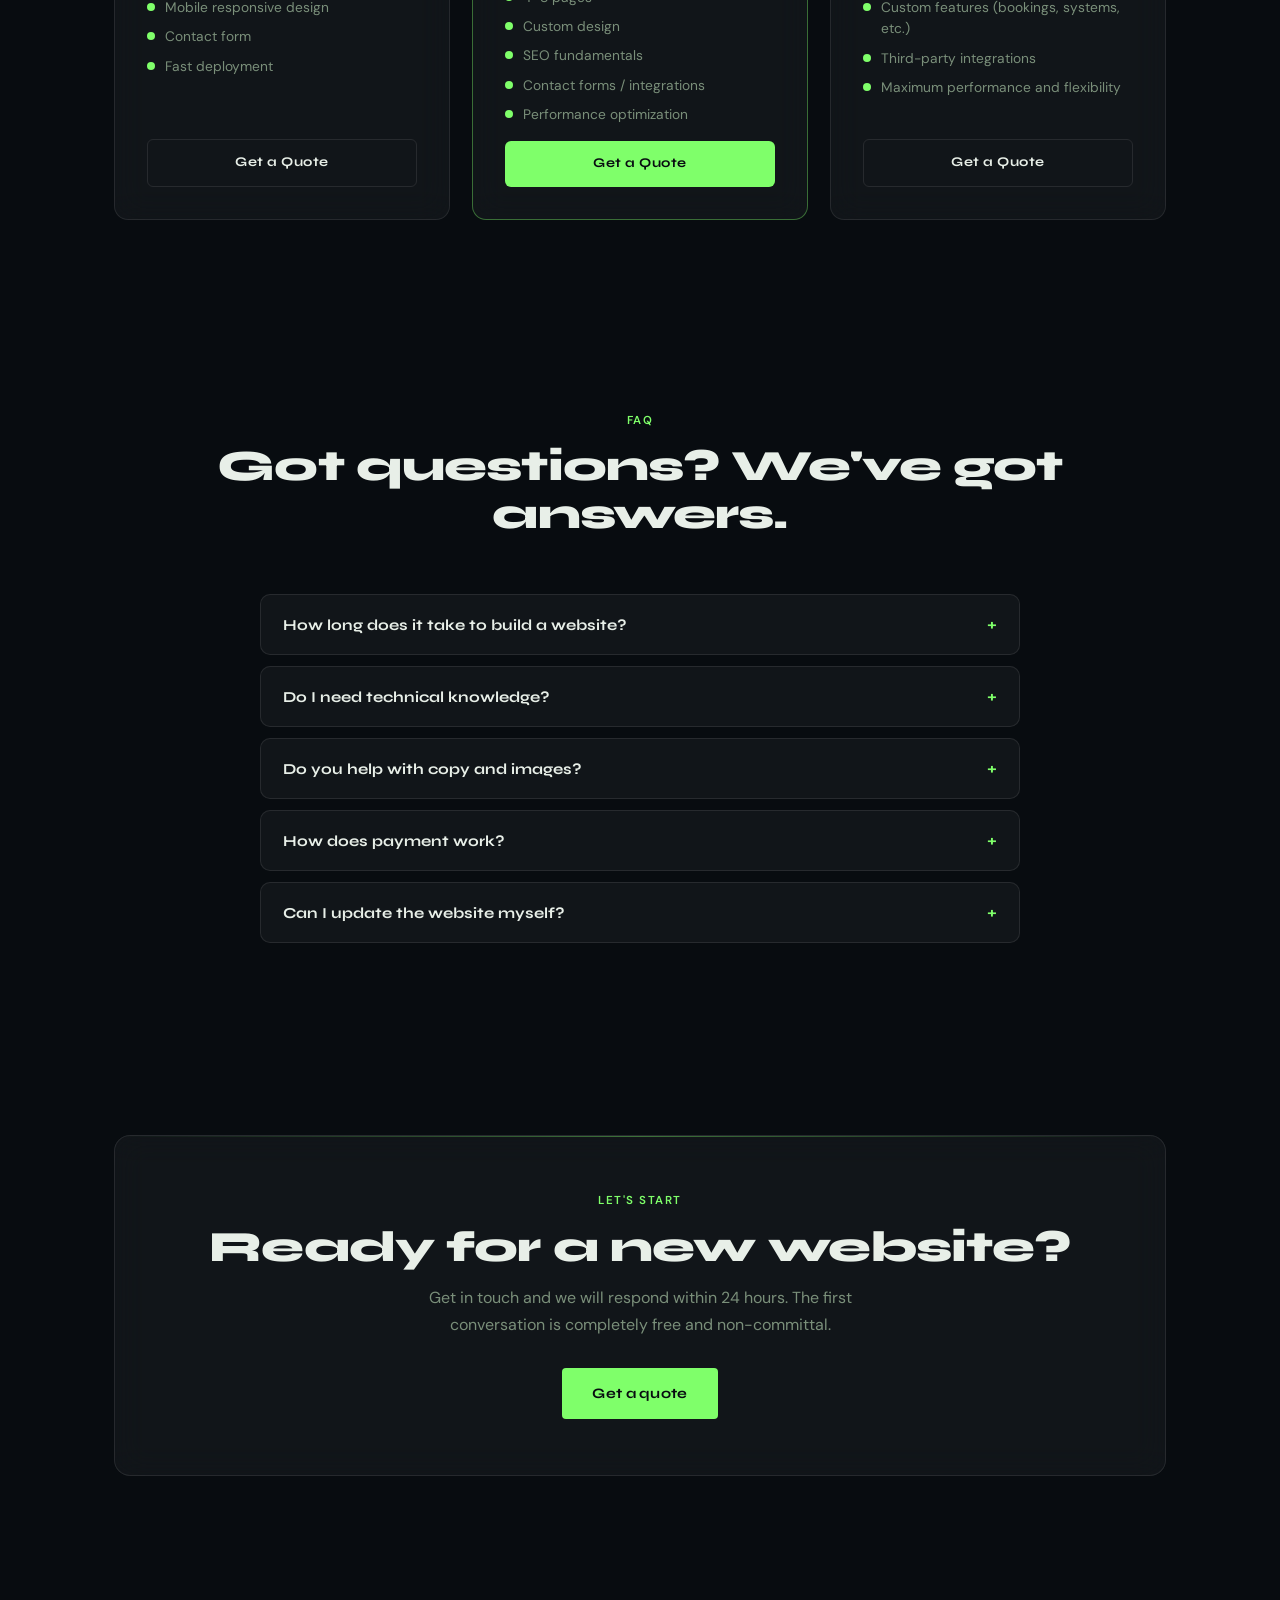
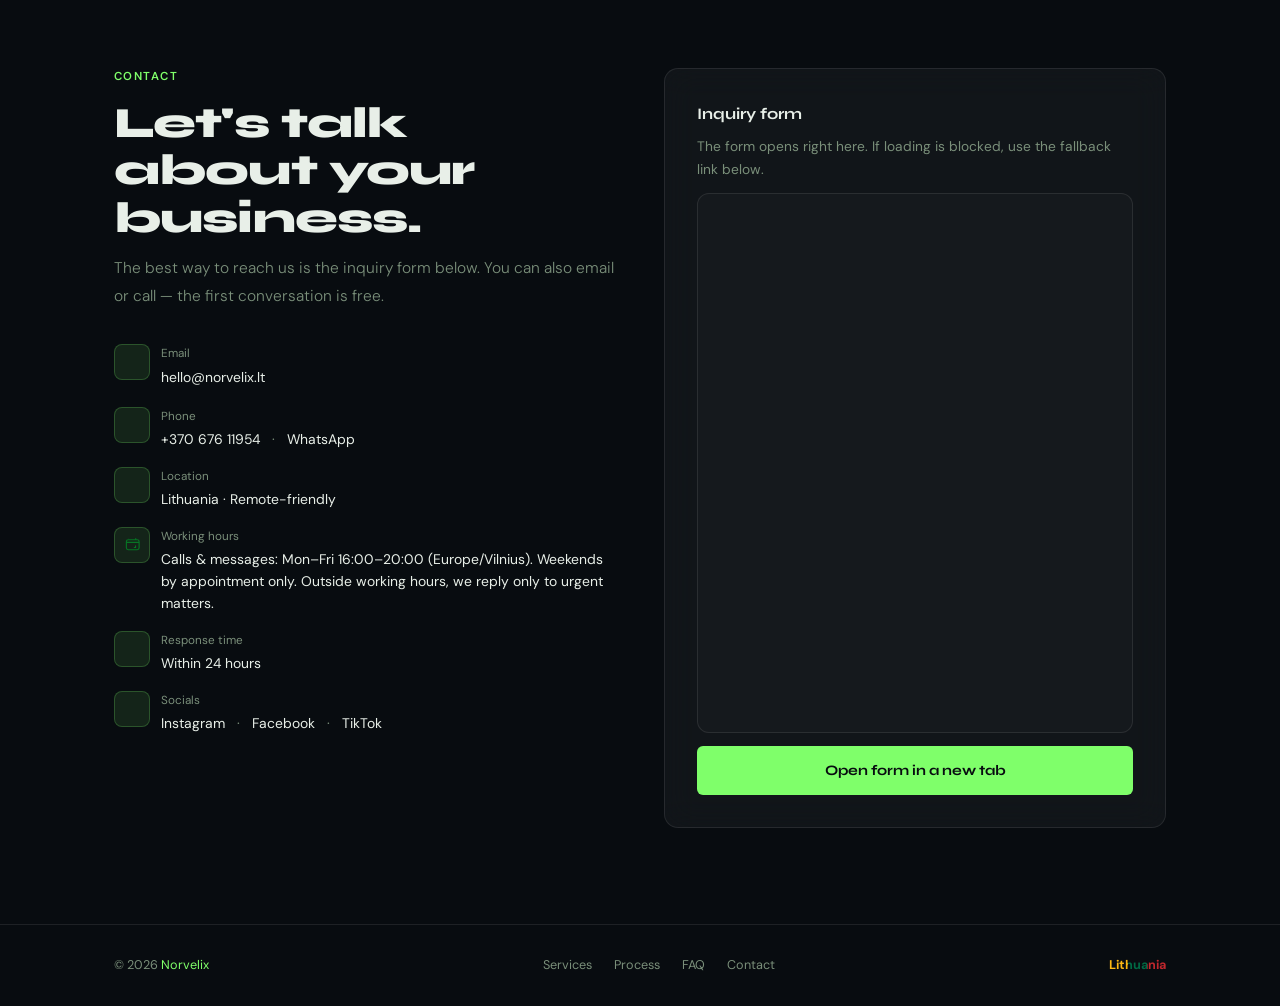
==== commit 81f37578: "final touch ups added working hours couple easter eggs" ====
--- a/en/index.html
+++ b/en/index.html
@@ -3,8 +3,8 @@
 <head>
   <meta charset="UTF-8" />
   <meta name="viewport" content="width=device-width, initial-scale=1.0" />
-  <title>Klevio — Website Design for Business</title>
-  <meta name="description" content="Klevio builds professional, fast, mobile-friendly websites for Lithuanian businesses. Clear process, transparent pricing, and real results." />
+  <title>Norvelix — Website Design for Business</title>
+  <meta name="description" content="Norvelix builds professional, fast, mobile-friendly websites for Lithuanian businesses. Clear process, transparent pricing, and real results." />
   <meta name="robots" content="index, follow" />
   <meta name="theme-color" content="#080c10" />
   <link rel="alternate" hreflang="lt" href="/" />
@@ -12,12 +12,12 @@
   <link rel="alternate" hreflang="x-default" href="/" />
   <meta property="og:type" content="website" />
   <meta property="og:locale" content="en_US" />
-  <meta property="og:site_name" content="Klevio" />
-  <meta property="og:title" content="Klevio — Website Design for Business" />
+  <meta property="og:site_name" content="Norvelix" />
+  <meta property="og:title" content="Norvelix — Website Design for Business" />
   <meta property="og:description" content="Professional websites for Lithuanian businesses: modern design, clear process, and fast launch." />
   <meta property="og:image" content="../og-image.svg" />
   <meta name="twitter:card" content="summary_large_image" />
-  <meta name="twitter:title" content="Klevio — Website Design for Business" />
+  <meta name="twitter:title" content="Norvelix — Website Design for Business" />
   <meta name="twitter:description" content="Professional websites for Lithuanian businesses: modern design, clear process, and fast launch." />
   <meta name="twitter:image" content="../og-image.svg" />
   <link rel="icon" href="../favicon.svg" type="image/svg+xml" />
@@ -29,12 +29,34 @@
     {
       "@context": "https://schema.org",
       "@type": "ProfessionalService",
-      "name": "Klevio",
+      "name": "Norvelix",
+      "url": "https://norvelix.lt",
       "areaServed": {
         "@type": "Country",
         "name": "Lithuania"
       },
-      "description": "Klevio builds professional websites for Lithuanian businesses.",
+      "description": "Norvelix builds professional websites for Lithuanian businesses.",
+      "email": "info@norvelix.lt",
+      "telephone": "+37067611954",
+      "openingHoursSpecification": [
+        {
+          "@type": "OpeningHoursSpecification",
+          "dayOfWeek": [
+            "Monday",
+            "Tuesday",
+            "Wednesday",
+            "Thursday",
+            "Friday"
+          ],
+          "opens": "16:00",
+          "closes": "20:00"
+        }
+      ],
+      "sameAs": [
+        "https://instagram.com/norvelix",
+        "https://facebook.com/norvelix",
+        "https://www.tiktok.com/@norvelix"
+      ],
       "serviceType": [
         "Website design",
         "Website development",
@@ -57,7 +79,7 @@
 
 <nav id="nav" aria-label="Main navigation">
   <div class="wrap nav-inner">
-    <a href="/en/" class="logo">Klevio</a>
+    <a href="/en/" class="logo">Norvelix</a>
 
     <button
       type="button"
@@ -134,7 +156,7 @@
 <section>
   <div class="wrap">
     <div class="section-header fade-up">
-      <div class="section-tag">Why Klevio</div>
+      <div class="section-tag">Why Norvelix</div>
       <h2>Not just technology — a partner you can trust.</h2>
       <p class="section-sub">We work clearly, responsibly, and transparently from the first call to launch.</p>
     </div>
@@ -177,7 +199,7 @@
         <div class="service-badge">Web Development</div>
         <div class="service-icon icon-service-web" aria-hidden="true"></div>
         <div class="service-title">Professional websites</div>
-        <p class="service-desc">We build modern, fast, mobile-friendly websites that turn visitors into customers. Every site is custom, never template-led.</p>
+        <p class="service-desc">We build modern, fast, mobile-friendly websites that turn visitors into customers. Every site is built till perfection.</p>
         <ul class="service-items">
           <li>Custom design matching your brand</li>
           <li>Fast loading and SEO optimisation</li>
@@ -300,7 +322,7 @@
   <div class="wrap">
     <div class="section-header center fade-up">
       <div class="section-tag">Pricing</div>
-      <h2>Transparent pricing. No surprises.</h2>
+      <h2>Prices matching that your needs.</h2>
       <p class="section-sub">Custom quotes tailored to your needs. Hosting and domain are billed separately based on your chosen solution.</p>
     </div>
 
@@ -427,13 +449,23 @@
       <div class="fade-up">
         <div class="section-tag">Contact</div>
         <h2>Let's talk about your business.</h2>
-        <p class="section-sub contact-intro">Fill in the form below. Business email and phone will be added once we have a custom domain.</p>
-
+        <p class="section-sub contact-intro">The best way to reach us is the inquiry form below. You can also email or call — the first conversation is free.</p>
         <div class="contact-item">
           <div class="contact-icon icon-contact-mail" aria-hidden="true"></div>
           <div>
-            <div class="contact-label">Best method</div>
-            <div class="contact-val">Inquiry form below</div>
+            <div class="contact-label">Email</div>
+            <a class="contact-val" href="mailto:hello@norvelix.lt">hello@norvelix.lt</a>
+          </div>
+        </div>
+        <div class="contact-item">
+          <div class="contact-icon icon-contact-call" aria-hidden="true"></div>
+          <div>
+            <div class="contact-label">Phone</div>
+            <div class="contact-val">
+              <a href="tel:+37067611954">+370 676 11954</a>
+              <span class="contact-sep" aria-hidden="true">·</span>
+              <a href="https://wa.me/37067611954" target="_blank" rel="noreferrer noopener">WhatsApp</a>
+            </div>
           </div>
         </div>
         <div class="contact-item">
@@ -444,6 +476,13 @@
           </div>
         </div>
         <div class="contact-item">
+          <div class="contact-icon icon-contact-hours" aria-hidden="true"></div>
+          <div>
+            <div class="contact-label">Working hours</div>
+            <div class="contact-val">Calls &amp; messages: Mon–Fri 16:00–20:00 (Europe/Vilnius). Weekends by appointment only. Outside working hours, we reply only to urgent matters.</div>
+          </div>
+        </div>
+        <div class="contact-item">
           <div class="contact-icon icon-contact-time" aria-hidden="true"></div>
           <div>
             <div class="contact-label">Response time</div>
@@ -451,25 +490,31 @@
           </div>
         </div>
         <div class="contact-item">
-          <div class="contact-icon icon-contact-call" aria-hidden="true"></div>
+          <div class="contact-icon icon-contact-social" aria-hidden="true"></div>
           <div>
-            <div class="contact-label">First call</div>
-            <div class="contact-val">Completely free</div>
-          </div>
-        </div>
-      </div>
+            <div class="contact-label">Socials</div>
+            <div class="contact-val">
+              <a href="https://instagram.com/norvelix.lt" target="_blank" rel="noreferrer noopener">Instagram</a>
+              <span class="contact-sep" aria-hidden="true">·</span>
+              <a href="https://www.facebook.com/profile.php?id=61563215660618" target="_blank" rel="noreferrer noopener">Facebook</a>
+              <span class="contact-sep" aria-hidden="true">·</span>
+              <a href="https://www.tiktok.com/@norvelix" target="_blank" rel="noreferrer noopener">TikTok</a>
+            </div>
+          </div>
+        </div>
+	      </div>
 
       <div class="glass-card fade-up" style="transition-delay: 0.1s">
         <div class="contact-form" data-tally-embed data-tally-url="https://tally.so/embed/VLYyyJ?alignLeft=1&hideTitle=1&transparentBackground=1&dynamicHeight=1">
           <div class="contact-form-head">
             <div class="contact-form-title">Inquiry form</div>
-            <p class="contact-form-copy">The form opens right here. The site currently runs on Vercel without a custom domain. If loading is blocked, use the fallback link below.</p>
+            <p class="contact-form-copy">The form opens right here. If loading is blocked, use the fallback link below.</p>
           </div>
 
           <iframe
             class="tally-frame"
             data-tally-frame
-            title="Klevio contact form"
+            title="Norvelix contact form"
             loading="lazy"
             referrerpolicy="strict-origin-when-cross-origin"></iframe>
 
@@ -491,14 +536,14 @@
 <footer>
   <div class="wrap">
     <div class="footer-inner">
-      <div class="footer-brand">© 2026 <span>Klevio</span></div>
+      <div class="footer-brand">© 2026 <span>Norvelix</span></div>
       <div class="footer-links">
         <a href="#services">Services</a>
         <a href="#process">Process</a>
         <a href="#faq">FAQ</a>
         <a href="#contact">Contact</a>
       </div>
-      <div>Lithuania</div>
+      <div class="footer-flag-lt">Lithuania</div>
     </div>
   </div>
 </footer>
--- a/style.css
+++ b/style.css
@@ -359,6 +359,8 @@
    contact-location.svg
    contact-time.svg
    contact-call.svg
+   contact-social.svg
+   contact-hours.svg
 */
 .icon-why-personal { background-image: url("icons/why-personal.svg"); }
 .icon-why-fast { background-image: url("icons/why-fast.svg"); }
@@ -376,6 +378,8 @@
 .icon-contact-location { background-image: url("icons/contact-location.svg"); }
 .icon-contact-time { background-image: url("icons/contact-time.svg"); }
 .icon-contact-call { background-image: url("icons/contact-call.svg"); }
+.icon-contact-social { background-image: url("icons/contact-social.svg"); }
+.icon-contact-hours { background-image: url("icons/contact-hours.svg"); }
 
 /* ── SERVICES ── */
 .service-badge {
@@ -593,7 +597,21 @@
   text-decoration: none;
 }
 
-.contact-val:hover {
+.contact-val a {
+  color: var(--text);
+  text-decoration: none;
+}
+
+.contact-val a:hover {
+  color: var(--green);
+}
+
+.contact-sep {
+  color: var(--muted);
+  margin: 0 8px;
+}
+
+a.contact-val:hover {
   color: var(--green);
 }
 
@@ -645,6 +663,16 @@
 .footer-inner { display: flex; justify-content: space-between; align-items: center; flex-wrap: wrap; gap: 14px; }
 .footer-links { display: flex; gap: 22px; }
 .footer-brand span { color: var(--green); }
+.footer-flag-lt { font-weight: 700; }
+
+@supports ((-webkit-background-clip: text) or (background-clip: text)) {
+  .footer-flag-lt {
+    background: linear-gradient(90deg, #fdb913 0 33%, #006a44 33% 66%, #c1272d 66% 100%);
+    -webkit-background-clip: text;
+    background-clip: text;
+    color: transparent;
+  }
+}
 
 /* ── ANIMATION ── */
 .fade-up { opacity: 0; transform: translateY(26px); transition: opacity 0.6s ease, transform 0.6s ease; }
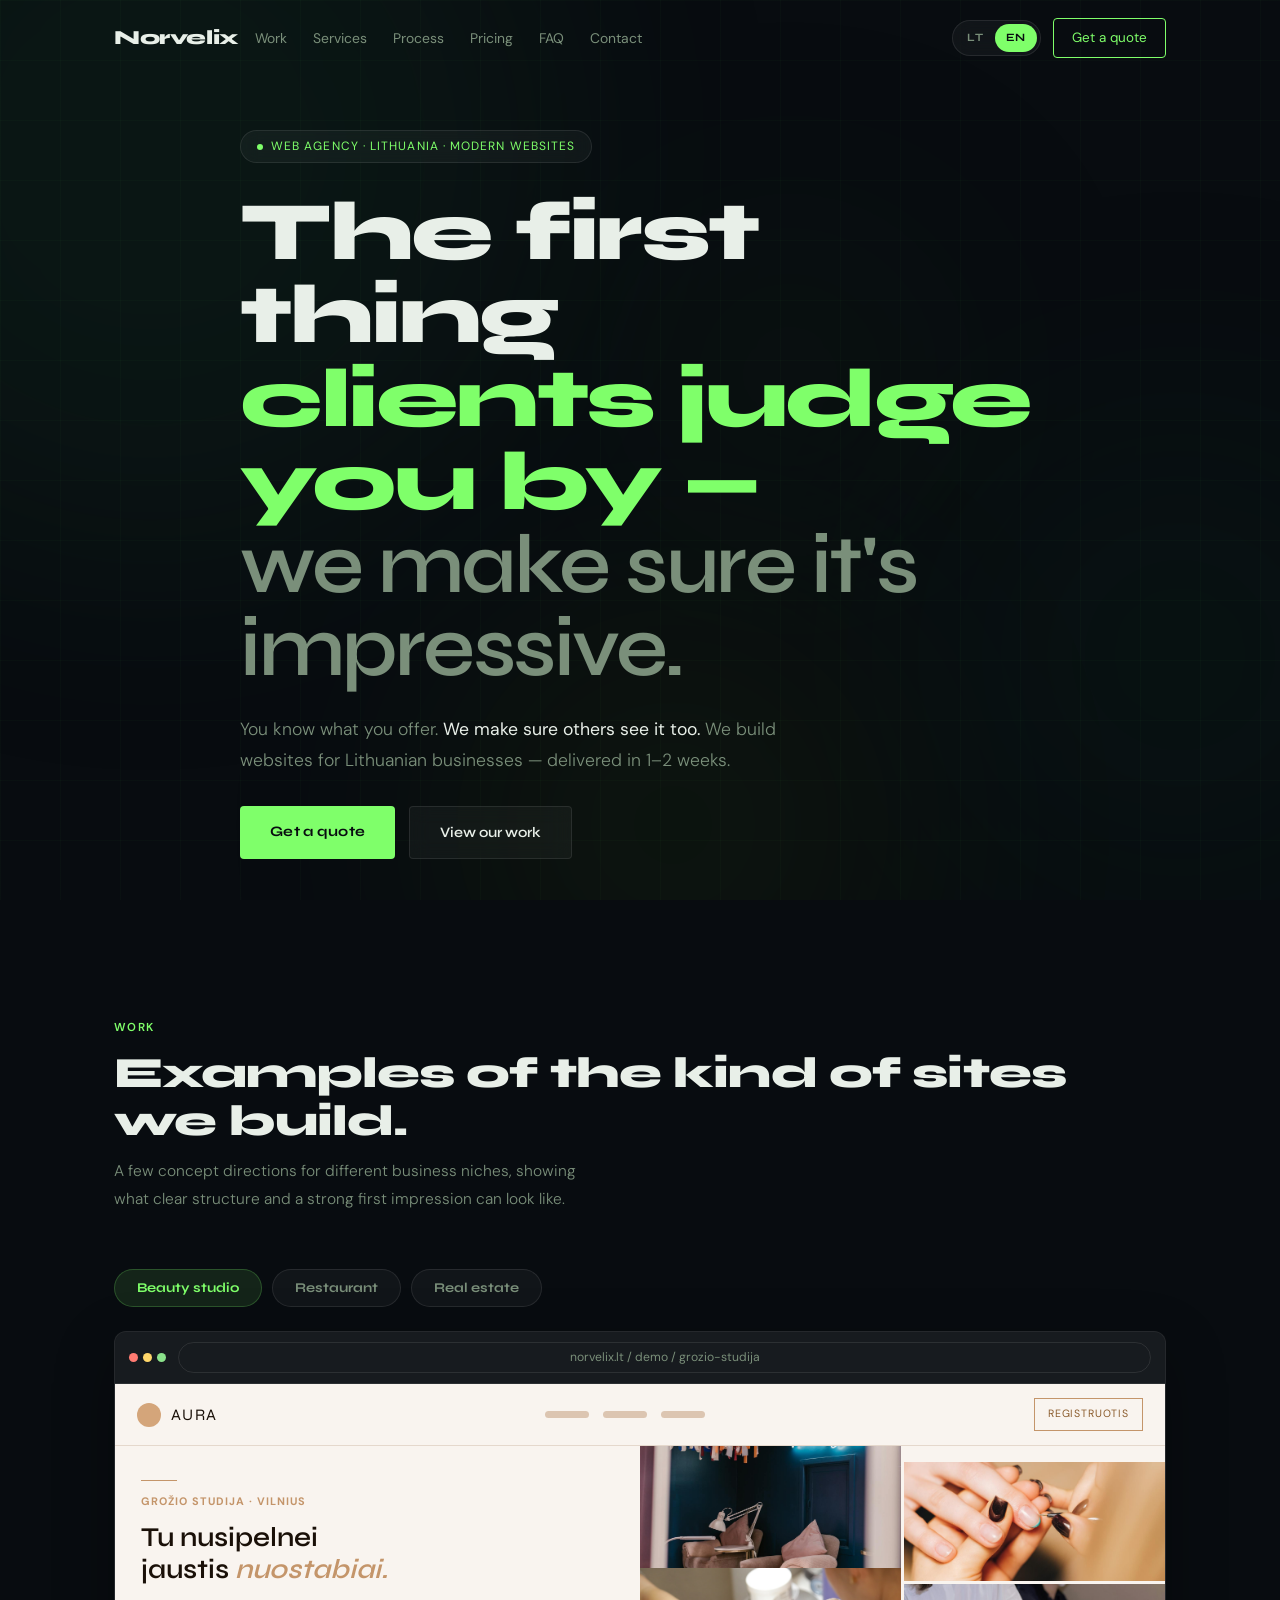
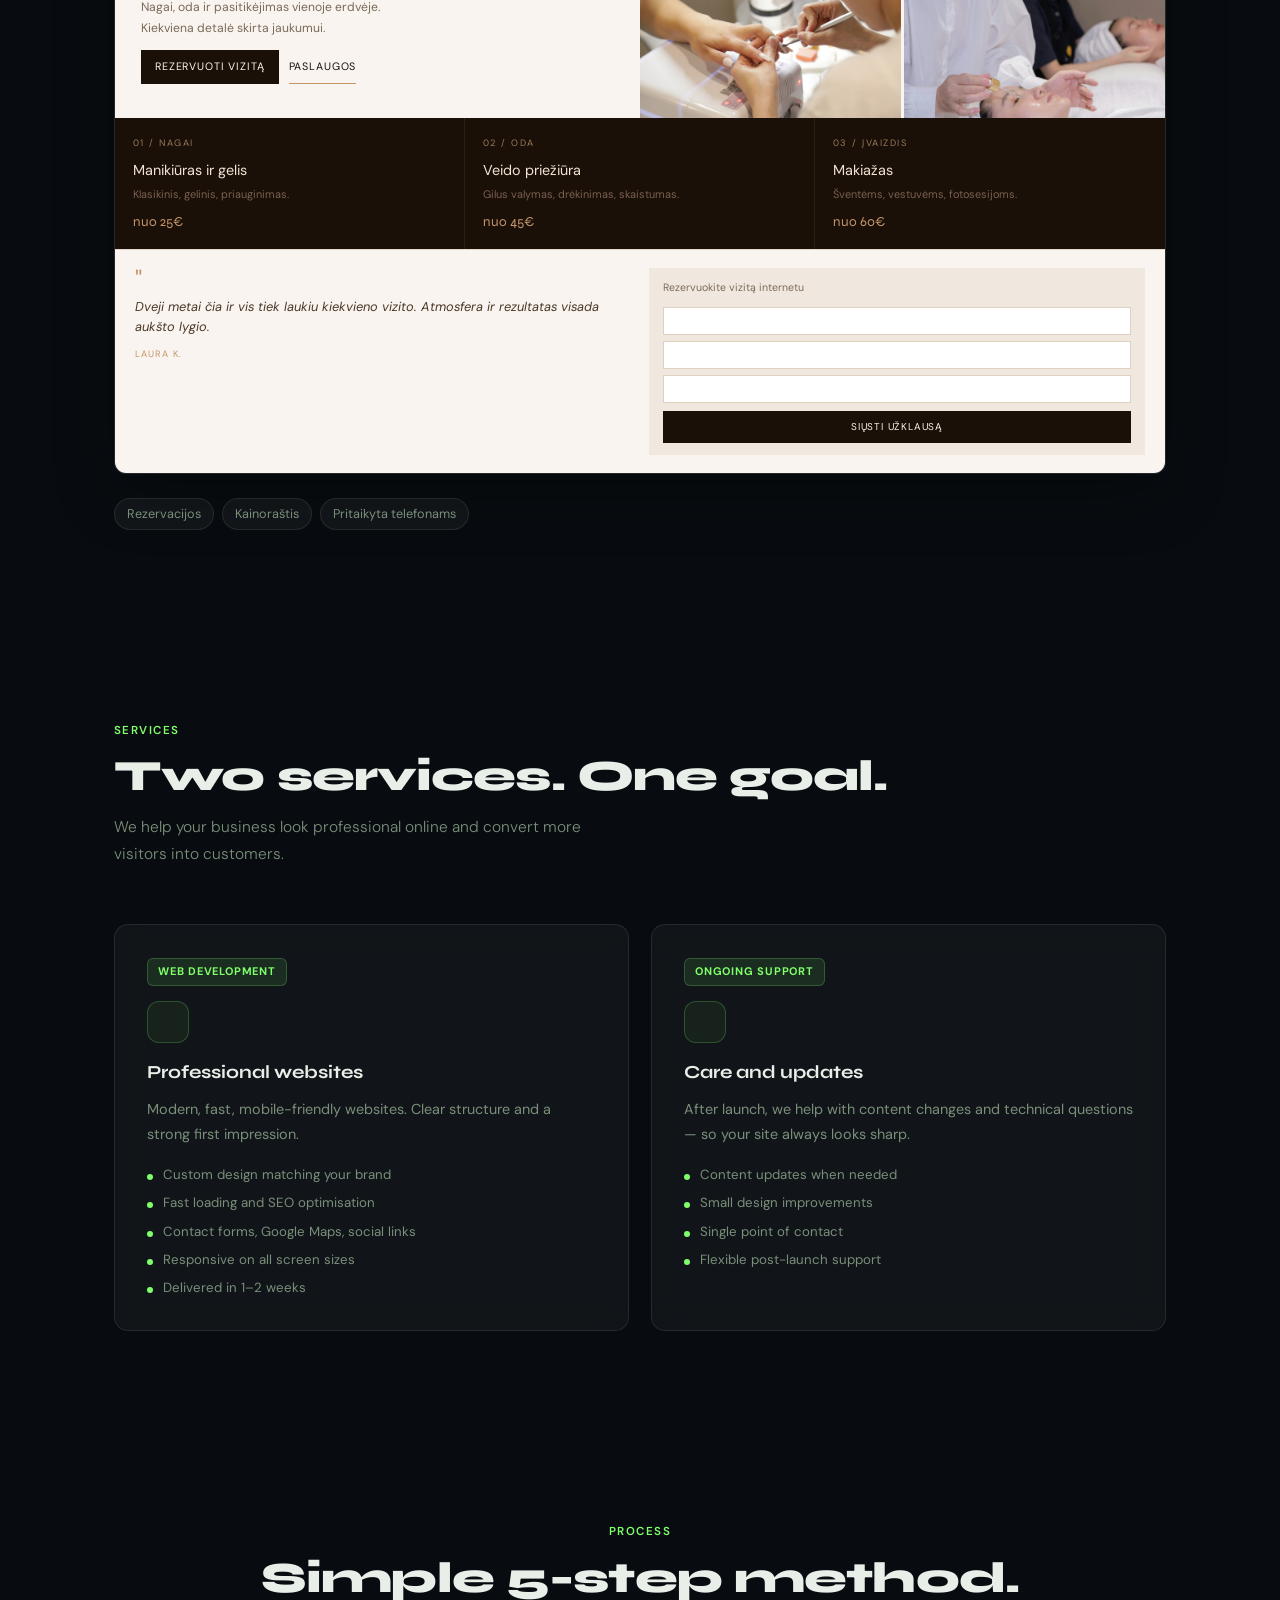
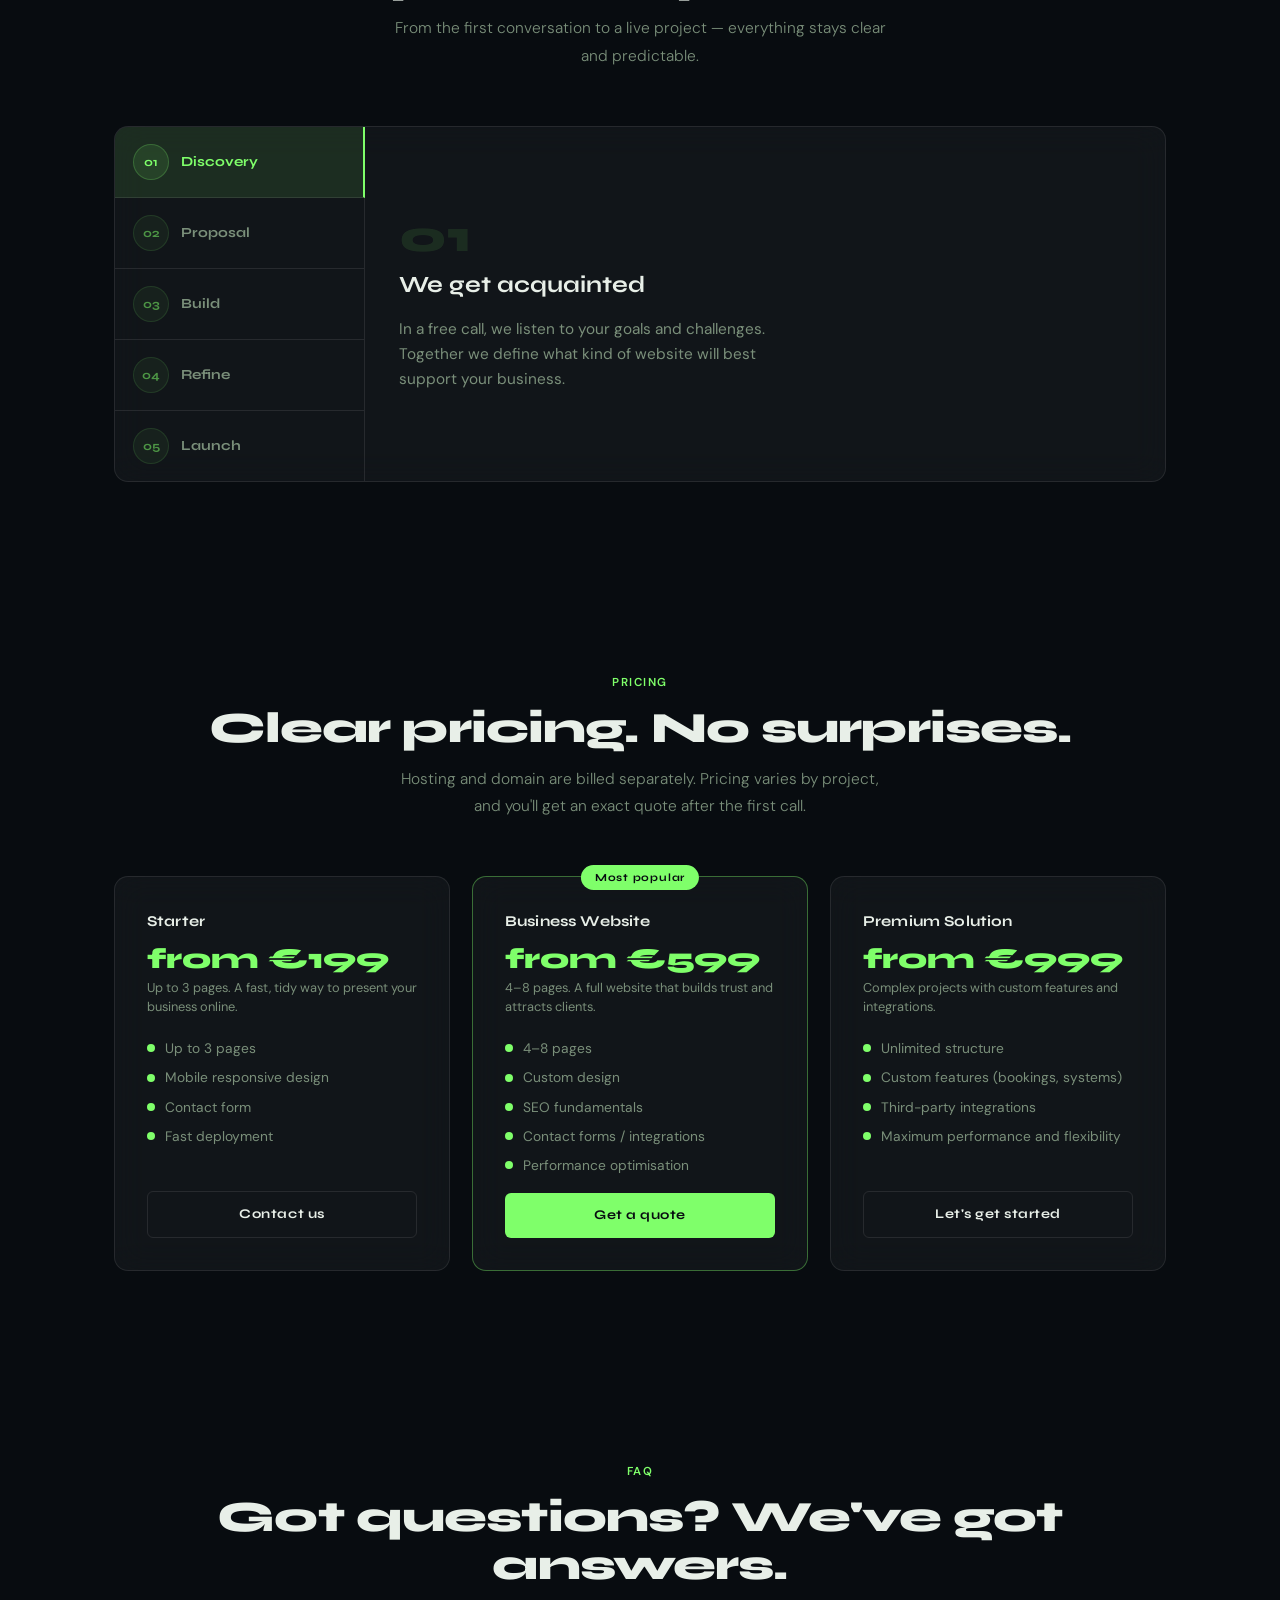
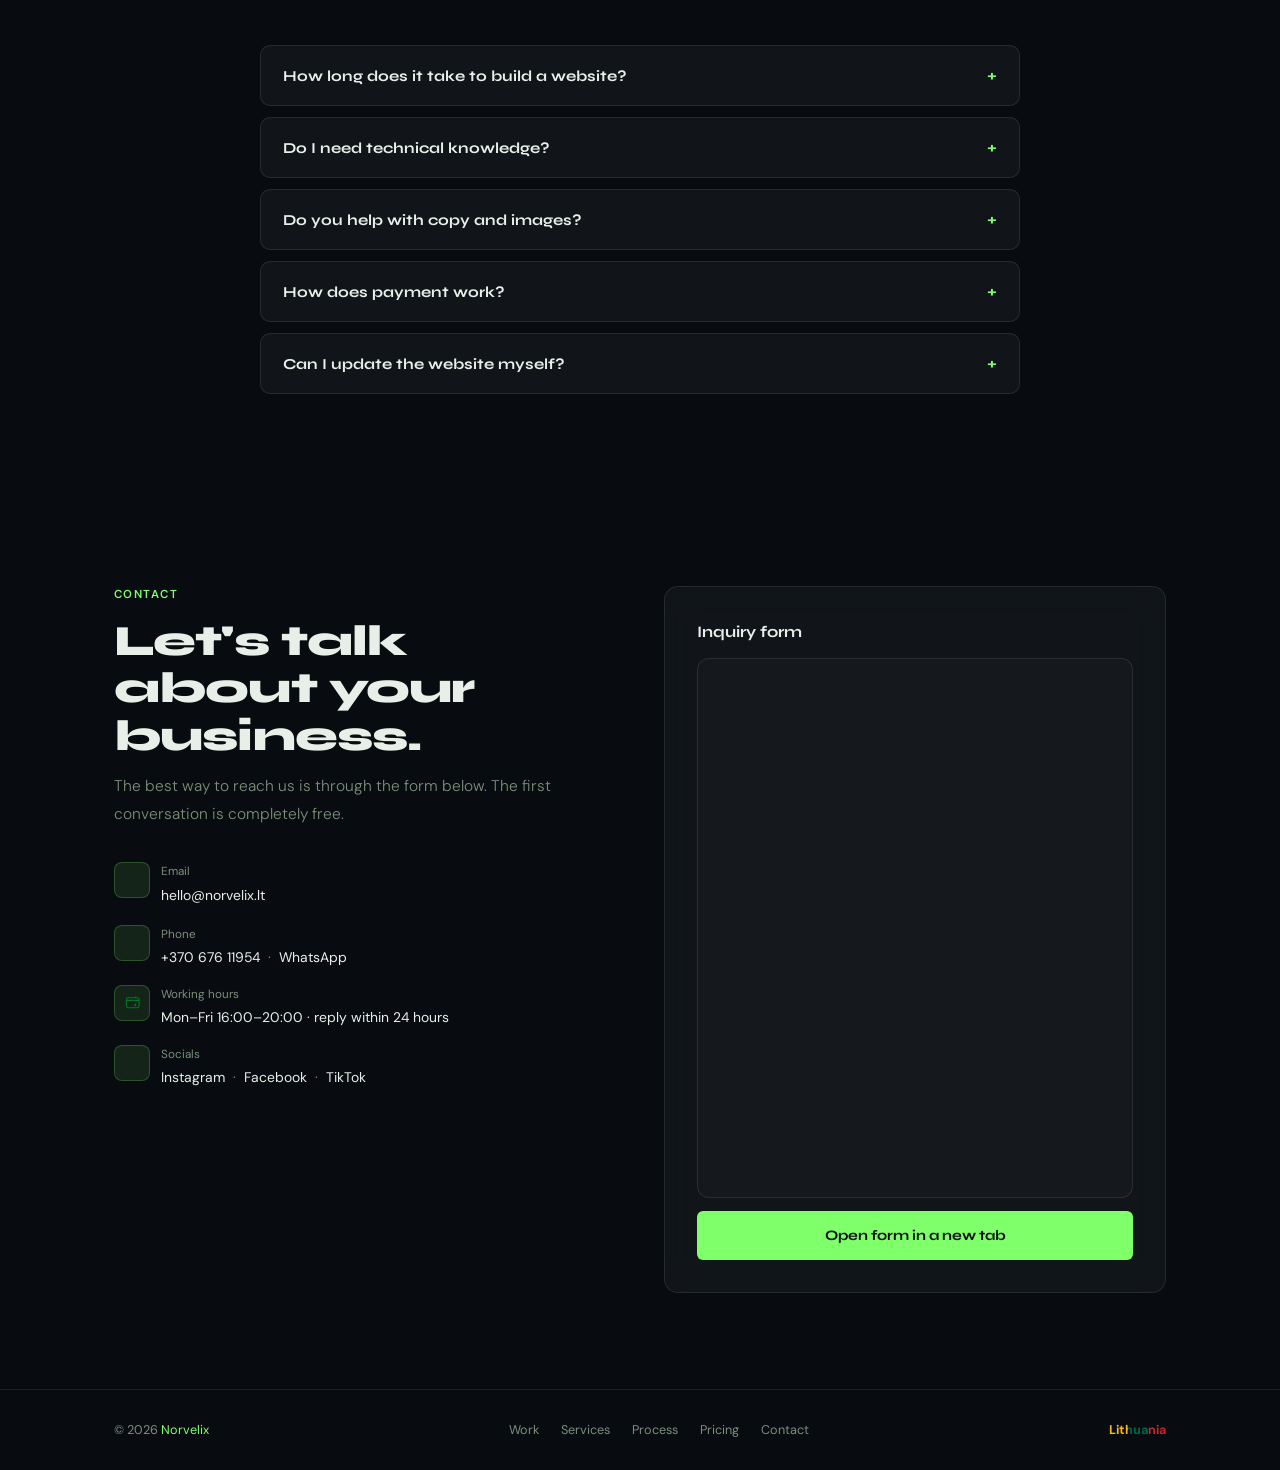
==== commit 9b6f0d64: "changed all of the structure" ====
--- a/en/index.html
+++ b/en/index.html
@@ -3,106 +3,62 @@
 <head>
   <meta charset="UTF-8" />
   <meta name="viewport" content="width=device-width, initial-scale=1.0" />
-  <title>Norvelix — Website Design for Business</title>
-  <meta name="description" content="Norvelix builds professional, fast, mobile-friendly websites for Lithuanian businesses. Clear process, transparent pricing, and real results." />
-  <meta name="robots" content="index, follow" />
+  <title>Website Design for Businesses in Lithuania | Norvelix</title>
+  <meta name="description" content="Norvelix builds professional, fast, mobile-friendly websites for Lithuanian businesses. Website design and development with a clear process, SEO foundations, and fast delivery." />
+  <meta name="robots" content="index, follow, max-image-preview:large, max-snippet:-1, max-video-preview:-1" />
   <meta name="theme-color" content="#080c10" />
-  <link rel="alternate" hreflang="lt" href="/" />
-  <link rel="alternate" hreflang="en" href="/en/" />
-  <link rel="alternate" hreflang="x-default" href="/" />
+  <meta name="author" content="Norvelix" />
+  <link rel="canonical" href="https://norvelix.lt/en/" />
+  <link rel="alternate" hreflang="lt" href="https://norvelix.lt/" />
+  <link rel="alternate" hreflang="en" href="https://norvelix.lt/en/" />
+  <link rel="alternate" hreflang="x-default" href="https://norvelix.lt/" />
   <meta property="og:type" content="website" />
   <meta property="og:locale" content="en_US" />
+  <meta property="og:locale:alternate" content="lt_LT" />
   <meta property="og:site_name" content="Norvelix" />
-  <meta property="og:title" content="Norvelix — Website Design for Business" />
-  <meta property="og:description" content="Professional websites for Lithuanian businesses: modern design, clear process, and fast launch." />
-  <meta property="og:image" content="../og-image.svg" />
+  <meta property="og:url" content="https://norvelix.lt/en/" />
+  <meta property="og:title" content="Website Design for Businesses in Lithuania | Norvelix" />
+  <meta property="og:description" content="Professional websites for Lithuanian businesses with modern design, clear structure, SEO foundations, and fast launch." />
+  <meta property="og:image" content="https://norvelix.lt/og-image.svg" />
+  <meta property="og:image:alt" content="Norvelix website design agency visual" />
   <meta name="twitter:card" content="summary_large_image" />
-  <meta name="twitter:title" content="Norvelix — Website Design for Business" />
-  <meta name="twitter:description" content="Professional websites for Lithuanian businesses: modern design, clear process, and fast launch." />
-  <meta name="twitter:image" content="../og-image.svg" />
+  <meta name="twitter:title" content="Website Design for Businesses in Lithuania | Norvelix" />
+  <meta name="twitter:description" content="Professional websites for Lithuanian businesses with modern design, clear structure, SEO foundations, and fast launch." />
+  <meta name="twitter:image" content="https://norvelix.lt/og-image.svg" />
+  <meta name="google-analytics-id" content="G-QP59VZZDCV" />
+  <meta name="microsoft-clarity-id" content="wif67cru9z" />
   <link rel="icon" href="../favicon.svg" type="image/svg+xml" />
   <link rel="preconnect" href="https://fonts.googleapis.com" />
   <link rel="preconnect" href="https://fonts.gstatic.com" crossorigin />
   <link href="https://fonts.googleapis.com/css2?family=Syne:wght@400;600;700;800&family=DM+Sans:ital,opsz,wght@0,9..40,300;0,9..40,400;1,9..40,300&display=swap" rel="stylesheet" />
   <link rel="stylesheet" href="../style.css" />
-  <script type="application/ld+json">
-    {
-      "@context": "https://schema.org",
-      "@type": "ProfessionalService",
-      "name": "Norvelix",
-      "url": "https://norvelix.lt",
-      "areaServed": {
-        "@type": "Country",
-        "name": "Lithuania"
-      },
-      "description": "Norvelix builds professional websites for Lithuanian businesses.",
-      "email": "info@norvelix.lt",
-      "telephone": "+37067611954",
-      "openingHoursSpecification": [
-        {
-          "@type": "OpeningHoursSpecification",
-          "dayOfWeek": [
-            "Monday",
-            "Tuesday",
-            "Wednesday",
-            "Thursday",
-            "Friday"
-          ],
-          "opens": "16:00",
-          "closes": "20:00"
-        }
-      ],
-      "sameAs": [
-        "https://instagram.com/norvelix",
-        "https://facebook.com/norvelix",
-        "https://www.tiktok.com/@norvelix"
-      ],
-      "serviceType": [
-        "Website design",
-        "Website development",
-        "Landing page design",
-        "Website support"
-      ]
-    }
-  </script>
+  <script type="application/ld+json">{"@context":"https://schema.org","@type":"ProfessionalService","name":"Norvelix","url":"https://norvelix.lt","areaServed":{"@type":"Country","name":"Lithuania"},"description":"Norvelix builds professional websites for Lithuanian businesses.","email":"hello@norvelix.lt","telephone":"+37067611954","openingHoursSpecification":[{"@type":"OpeningHoursSpecification","dayOfWeek":["Monday","Tuesday","Wednesday","Thursday","Friday"],"opens":"16:00","closes":"20:00"}],"sameAs":["https://instagram.com/norvelix.lt","https://www.facebook.com/profile.php?id=61563215660618","https://www.tiktok.com/@norvelix.lt"],"serviceType":["Website design","Website development","Landing page design","Website support"]}</script>
+  <script type="application/ld+json">{"@context":"https://schema.org","@type":"WebSite","name":"Norvelix","url":"https://norvelix.lt/en/","inLanguage":"en","publisher":{"@type":"Organization","name":"Norvelix","url":"https://norvelix.lt/"}}</script>
+  <script type="application/ld+json">{"@context":"https://schema.org","@type":"FAQPage","inLanguage":"en","mainEntity":[{"@type":"Question","name":"How long does it take to build a website?","acceptedAnswer":{"@type":"Answer","text":"A 1-page site usually takes 5–7 working days, while a full website usually takes 10–14 days depending on scope and content readiness."}},{"@type":"Question","name":"Do I need technical knowledge?","acceptedAnswer":{"@type":"Answer","text":"Not at all. We explain everything clearly and handle the technical side for you."}},{"@type":"Question","name":"Do you help with copy and images?","acceptedAnswer":{"@type":"Answer","text":"Yes. We can help shape headlines, service descriptions, structure, and visual direction if your content is not ready yet."}},{"@type":"Question","name":"How does payment work?","acceptedAnswer":{"@type":"Answer","text":"We work with 50% upfront and 50% on completion. Bank transfers are accepted."}},{"@type":"Question","name":"Can I update the website myself?","acceptedAnswer":{"@type":"Answer","text":"Yes, with our help. We will assist with updating basic information, or we can integrate a simple CMS for an additional fee."}}]}</script>
 </head>
 <body>
 <a class="skip-link" href="#main-content">Skip to content</a>
-
 <div class="bg" aria-hidden="true">
-  <div class="bg-orb o1"></div>
-  <div class="bg-orb o2"></div>
-  <div class="bg-orb o3"></div>
-  <div class="bg-orb o4"></div>
+  <div class="bg-orb o1"></div><div class="bg-orb o2"></div>
+  <div class="bg-orb o3"></div><div class="bg-orb o4"></div>
 </div>
 <div class="grid-overlay" aria-hidden="true"></div>
 
 <nav id="nav" aria-label="Main navigation">
   <div class="wrap nav-inner">
     <a href="/en/" class="logo">Norvelix</a>
-
-    <button
-      type="button"
-      class="menu-toggle"
-      id="menu-toggle"
-      aria-expanded="false"
-      aria-controls="nav-panel"
-      aria-label="Open menu">
-      <span></span>
-      <span></span>
-      <span></span>
+    <button type="button" class="menu-toggle" id="menu-toggle" aria-expanded="false" aria-controls="nav-panel" aria-label="Open menu" data-open-label="Open menu" data-close-label="Close menu">
+      <span></span><span></span><span></span>
     </button>
-
     <div class="nav-panel" id="nav-panel">
       <ul class="nav-links">
+        <li><a href="#portfolio">Work</a></li>
         <li><a href="#services">Services</a></li>
-        <li><a href="#industries">Industries</a></li>
         <li><a href="#process">Process</a></li>
         <li><a href="#pricing">Pricing</a></li>
         <li><a href="#faq">FAQ</a></li>
         <li><a href="#contact">Contact</a></li>
       </ul>
-
       <div class="nav-right">
         <div class="lang-toggle" role="group" aria-label="Language switcher">
           <a class="lang-btn" href="/">LT</a>
@@ -115,422 +71,320 @@
 </nav>
 
 <main id="main-content">
-<section class="hero">
-  <div class="wrap">
-    <div class="hero-content fade-up">
-      <div class="hero-tag">Web Agency · Lithuania · Modern websites</div>
-
-      <h1>Modern websites.<br><span class="hl">Real results.</span><br><span class="hm">For your business growth.</span></h1>
-
-      <p class="hero-sub">
-        We build <strong>professional websites</strong> for local Lithuanian businesses. We help you look trustworthy online, present your services clearly, and turn visitors into customers.
-      </p>
-
-      <div class="hero-btns">
-        <a href="#contact" class="btn-primary">Get a quote</a>
-        <a href="#services" class="btn-ghost">View services</a>
-      </div>
-
-      <div class="hero-stats">
-        <div>
-          <div class="stat-num">Clear</div>
-          <div class="stat-label">timeline and process</div>
-        </div>
-        <div>
-          <div class="stat-num">100%</div>
-          <div class="stat-label">smooth process</div>
-        </div>
-        <div>
-          <div class="stat-num">LT</div>
-          <div class="stat-label">local, personal support</div>
-        </div>
-        <div>
-          <div class="stat-num">1–2</div>
-          <div class="stat-label">weeks to your new website</div>
-        </div>
-      </div>
-    </div>
-  </div>
-</section>
-
-<section>
-  <div class="wrap">
-    <div class="section-header fade-up">
-      <div class="section-tag">Why Norvelix</div>
-      <h2>Not just technology — a partner you can trust.</h2>
-      <p class="section-sub">We work clearly, responsibly, and transparently from the first call to launch.</p>
-    </div>
-
-    <div class="grid-4">
-      <div class="glass-card fade-up">
-        <div class="card-icon icon-why-personal" aria-hidden="true"></div>
-        <div class="card-title">Personal approach</div>
-        <p class="card-desc">Every project is unique. We solve your specific business challenges instead of pushing a standard package.</p>
-      </div>
-      <div class="glass-card fade-up" style="transition-delay: 0.08s">
-        <div class="card-icon icon-why-fast" aria-hidden="true"></div>
-        <div class="card-title">Fast delivery</div>
-        <p class="card-desc">We work in clear stages and move quickly when feedback comes in on time.</p>
-      </div>
-      <div class="glass-card fade-up" style="transition-delay: 0.16s">
-        <div class="card-icon icon-why-transparent" aria-hidden="true"></div>
-        <div class="card-title">Full transparency</div>
-        <p class="card-desc">No hidden fees or jargon. You will always know what we are building, what it costs, and when it will be ready.</p>
-      </div>
-      <div class="glass-card fade-up" style="transition-delay: 0.24s">
-        <div class="card-icon icon-why-partner" aria-hidden="true"></div>
-        <div class="card-title">Long-term thinking</div>
-        <p class="card-desc">We want to become your long-term technology partner, not just complete a one-off task.</p>
-      </div>
-    </div>
-  </div>
-</section>
-
-<section id="services">
-  <div class="wrap">
-    <div class="section-header fade-up">
-      <div class="section-tag">Services</div>
-      <h2>Two services. One goal.</h2>
-      <p class="section-sub">We help your business look professional online and convert more visitors into customers.</p>
-    </div>
-
-    <div class="grid-3">
-      <div class="glass-card fade-up">
-        <div class="service-badge">Web Development</div>
-        <div class="service-icon icon-service-web" aria-hidden="true"></div>
-        <div class="service-title">Professional websites</div>
-        <p class="service-desc">We build modern, fast, mobile-friendly websites that turn visitors into customers. Every site is built till perfection.</p>
-        <ul class="service-items">
-          <li>Custom design matching your brand</li>
-          <li>Fast loading and SEO optimisation</li>
-          <li>Contact forms, Google Maps, social links</li>
-          <li>Responsive on all screen sizes</li>
-          <li>Delivered in 1–2 weeks</li>
-          <li>Hosting and domain billed separately</li>
-        </ul>
-      </div>
-
-      <div class="glass-card fade-up" style="transition-delay: 0.1s">
-        <div class="service-badge">Ongoing Support</div>
-        <div class="service-icon icon-service-support" aria-hidden="true"></div>
-        <div class="service-title">Website care and updates</div>
-        <p class="service-desc">After launch, we can help with content changes, small improvements, and ongoing technical care so your website stays polished.</p>
-        <ul class="service-items">
-          <li>Content updates when needed</li>
-          <li>Small design and layout improvements</li>
-          <li>Help with contacts, text, and imagery</li>
-          <li>Single point of contact</li>
-          <li>Flexible post-launch support</li>
-        </ul>
-      </div>
-    </div>
-  </div>
-</section>
-
-<section id="industries">
-  <div class="wrap">
-    <div class="section-header center fade-up">
-      <div class="section-tag">Industries</div>
-      <h2>Industries we work with</h2>
-      <p class="section-sub">We have experience with a wide range of local Lithuanian businesses and know what each sector needs.</p>
-    </div>
-
-    <div class="industries-grid">
-      <div class="ind-card fade-up">
-        <div class="ind-icon icon-ind-restaurant" aria-hidden="true"></div>
-        <div class="ind-name">Restaurants & cafés</div>
-        <p class="ind-desc">Menus, online booking, and local website presence.</p>
-      </div>
-      <div class="ind-card fade-up" style="transition-delay: 0.05s">
-        <div class="ind-icon icon-ind-beauty" aria-hidden="true"></div>
-        <div class="ind-name">Beauty services</div>
-        <p class="ind-desc">Salon booking pages, service menus, and portfolio showcases.</p>
-      </div>
-      <div class="ind-card fade-up" style="transition-delay: 0.1s">
-        <div class="ind-icon icon-ind-retail" aria-hidden="true"></div>
-        <div class="ind-name">Retail shops</div>
-        <p class="ind-desc">Product catalogues, store details, and contact pages.</p>
-      </div>
-      <div class="ind-card fade-up" style="transition-delay: 0.15s">
-        <div class="ind-icon icon-ind-trades" aria-hidden="true"></div>
-        <div class="ind-name">Trades & services</div>
-        <p class="ind-desc">Professional websites for plumbers, electricians, and builders.</p>
-      </div>
-      <div class="ind-card fade-up" style="transition-delay: 0.2s">
-        <div class="ind-icon icon-ind-health" aria-hidden="true"></div>
-        <div class="ind-name">Health & fitness</div>
-        <p class="ind-desc">Schedules, service pages, and booking info for gyms and coaches.</p>
-      </div>
-      <div class="ind-card fade-up" style="transition-delay: 0.25s">
-        <div class="ind-icon icon-ind-real-estate" aria-hidden="true"></div>
-        <div class="ind-name">Real estate</div>
-        <p class="ind-desc">Property showcases, listings, and lead capture for agencies.</p>
-      </div>
-    </div>
-  </div>
-</section>
-
-<section id="process">
-  <div class="wrap">
-    <div class="section-header center fade-up">
-      <div class="section-tag">Process</div>
-      <h2>Simple 5-step method</h2>
-      <p class="section-sub">From the first conversation to a live project, everything stays clear and predictable.</p>
-    </div>
-
-    <div class="steps">
-      <div class="step fade-up">
-        <div class="step-num">01</div>
-        <div>
-          <div class="step-title">We get acquainted</div>
-          <p class="step-desc">In a free call, we listen to your goals and challenges. Together we define what kind of website will best support your business.</p>
-        </div>
-      </div>
-      <div class="step fade-up" style="transition-delay: 0.07s">
-        <div class="step-num">02</div>
-        <div>
-          <div class="step-title">We prepare a proposal</div>
-          <p class="step-desc">You receive a clear written plan showing what we will build, how much it costs, and when it will be ready.</p>
-        </div>
-      </div>
-      <div class="step fade-up" style="transition-delay: 0.13s">
-        <div class="step-num">03</div>
-        <div>
-          <div class="step-title">We build the website</div>
-          <p class="step-desc">We start the work, keep you updated on progress, and incorporate your feedback throughout the process.</p>
-        </div>
-      </div>
-      <div class="step fade-up" style="transition-delay: 0.18s">
-        <div class="step-num">04</div>
-        <div>
-          <div class="step-title">Review and refinement</div>
-          <p class="step-desc">You review the result and we refine it until everything matches expectations.</p>
-        </div>
-      </div>
-      <div class="step fade-up" style="transition-delay: 0.23s">
-        <div class="step-num">05</div>
-        <div>
-          <div class="step-title">Launch and support</div>
-          <p class="step-desc">Your website goes live, and we remain available for follow-up help and updates.</p>
-        </div>
-      </div>
-    </div>
-  </div>
-</section>
-
-<section id="pricing">
-  <div class="wrap">
-    <div class="section-header center fade-up">
-      <div class="section-tag">Pricing</div>
-      <h2>Prices matching that your needs.</h2>
-      <p class="section-sub">Custom quotes tailored to your needs. Hosting and domain are billed separately based on your chosen solution.</p>
-    </div>
-
-    <div class="pricing-grid">
-      <div class="glass-card price-card fade-up">
-        <div class="price-name">Starter</div>
-<div class="price-note">Simple, quickly prepared website to showcase you online. Contact us for a custom quote.</div>
-<!-- Removed: <div class="price-amount">€300<span class="price-plus">+</span></div> -->
-        <ul class="price-features">
-          <li>Up to 3 pages</li>
-          <li>Mobile responsive design</li>
-          <li>Contact form</li>
-          <li>Fast deployment</li>
-        </ul>
-        <a href="#contact" class="price-btn outline">Get a Quote</a>
-      </div>
-
-      <div class="glass-card price-card featured fade-up" style="transition-delay: 0.1s">
-        <div class="featured-badge">Most popular</div>
-     <div class="price-name">Business Website</div>
-<div class="price-note">Full-featured website that builds trust and attracts clients. Contact us for a custom quote.</div>
-<!-- Removed: <div class="price-amount">€700<span class="price-plus">+</span></div> -->
-        <ul class="price-features">
-          <li>4–8 pages</li>
-          <li>Custom design</li>
-          <li>SEO fundamentals</li>
-          <li>Contact forms / integrations</li>
-          <li>Performance optimization</li>
-        </ul>
-        <a href="#contact" class="price-btn solid">Get a Quote</a>
-      </div>
-
-      <div class="glass-card price-card fade-up" style="transition-delay: 0.2s">
-       <div class="price-name">Premium Solution</div>
-<div class="price-note">Solutions tailored to your specific needs. Contact us for a custom quote.</div>
-<!-- Removed: <div class="price-amount">€1200<span class="price-plus">+</span></div> -->
-        <ul class="price-features">
-          <li>Unlimited structure</li>
-          <li>Custom features (bookings, systems, etc.)</li>
-          <li>Third-party integrations</li>
-          <li>Maximum performance and flexibility</li>
-        </ul>
-        <a href="#contact" class="price-btn outline">Get a Quote</a>
-      </div>
-    </div>
-  </div>
-</section>
-
-<section id="faq">
-  <div class="wrap">
-    <div class="section-header center fade-up">
-      <div class="section-tag">FAQ</div>
-      <h2>Got questions? We've got answers.</h2>
-    </div>
-
-    <div class="faq-list fade-up">
-      <div class="faq-item">
-        <button type="button" class="faq-q" aria-expanded="false" aria-controls="faq-a-1" id="faq-q-1">
-          <span>How long does it take to build a website?</span>
-          <span class="faq-arrow" aria-hidden="true">+</span>
-        </button>
-        <div class="faq-a" id="faq-a-1" role="region" aria-labelledby="faq-q-1" hidden>
-          <div class="faq-a-inner">A 1-page site usually takes 5–7 working days, while a full website usually takes 10–14 days depending on scope and content readiness.</div>
-        </div>
-      </div>
-
-      <div class="faq-item">
-        <button type="button" class="faq-q" aria-expanded="false" aria-controls="faq-a-2" id="faq-q-2">
-          <span>Do I need technical knowledge?</span>
-          <span class="faq-arrow" aria-hidden="true">+</span>
-        </button>
-        <div class="faq-a" id="faq-a-2" role="region" aria-labelledby="faq-q-2" hidden>
-          <div class="faq-a-inner">Not at all. We explain everything clearly and handle the technical side for you.</div>
-        </div>
-      </div>
-
-      <div class="faq-item">
-        <button type="button" class="faq-q" aria-expanded="false" aria-controls="faq-a-3" id="faq-q-3">
-          <span>Do you help with copy and images?</span>
-          <span class="faq-arrow" aria-hidden="true">+</span>
-        </button>
-        <div class="faq-a" id="faq-a-3" role="region" aria-labelledby="faq-q-3" hidden>
-          <div class="faq-a-inner">Yes. We can help shape headlines, service descriptions, structure, and overall visual direction if your content is not ready yet.</div>
-        </div>
-      </div>
-
-      <div class="faq-item">
-        <button type="button" class="faq-q" aria-expanded="false" aria-controls="faq-a-4" id="faq-q-4">
-          <span>How does payment work?</span>
-          <span class="faq-arrow" aria-hidden="true">+</span>
-        </button>
-        <div class="faq-a" id="faq-a-4" role="region" aria-labelledby="faq-q-4" hidden>
-          <div class="faq-a-inner">We usually work with 50% upfront and 50% on completion. Bank transfers are accepted.</div>
-        </div>
-      </div>
-
-      <div class="faq-item">
-        <button type="button" class="faq-q" aria-expanded="false" aria-controls="faq-a-5" id="faq-q-5">
-          <span>Can I update the website myself?</span>
-          <span class="faq-arrow" aria-hidden="true">+</span>
-        </button>
-        <div class="faq-a" id="faq-a-5" role="region" aria-labelledby="faq-q-5" hidden>
-          <div class="faq-a-inner">Yes, with our help. We will assist with updating basic information, or we can integrate a simple content management system for an additional fee.</div>
-        </div>
-      </div>
-    </div>
-  </div>
-</section>
-
-<section>
-  <div class="wrap">
-    <div class="cta-band fade-up">
-      <div class="section-tag">Let's start</div>
-      <h2>Ready for a new website?</h2>
-      <p>Get in touch and we will respond within 24 hours. The first conversation is completely free and non-committal.</p>
-      <a href="#contact" class="btn-primary">Get a quote</a>
-    </div>
-  </div>
-</section>
-
-<section id="contact">
-  <div class="wrap">
-    <div class="contact-grid">
-      <div class="fade-up">
-        <div class="section-tag">Contact</div>
-        <h2>Let's talk about your business.</h2>
-        <p class="section-sub contact-intro">The best way to reach us is the inquiry form below. You can also email or call — the first conversation is free.</p>
-        <div class="contact-item">
-          <div class="contact-icon icon-contact-mail" aria-hidden="true"></div>
-          <div>
-            <div class="contact-label">Email</div>
-            <a class="contact-val" href="mailto:hello@norvelix.lt">hello@norvelix.lt</a>
-          </div>
-        </div>
-        <div class="contact-item">
-          <div class="contact-icon icon-contact-call" aria-hidden="true"></div>
-          <div>
-            <div class="contact-label">Phone</div>
-            <div class="contact-val">
-              <a href="tel:+37067611954">+370 676 11954</a>
-              <span class="contact-sep" aria-hidden="true">·</span>
-              <a href="https://wa.me/37067611954" target="_blank" rel="noreferrer noopener">WhatsApp</a>
+
+  <section class="hero">
+    <div class="wrap">
+      <div class="hero-content fade-up">
+        <div class="hero-tag">Web Agency · Lithuania · Modern websites</div>
+       <h1>The first thing<br><span class="hl">clients judge you by —</span><br><span class="hm">we make sure it's impressive.</span></h1>
+        <p class="hero-sub">You know what you offer. <strong>We make sure others see it too.</strong> We build websites for Lithuanian businesses — delivered in 1–2 weeks.</p>
+        <div class="hero-btns">
+          <a href="#contact" class="btn-primary">Get a quote</a>
+          <a href="#portfolio" class="btn-ghost">View our work</a>
+        </div>
+      </div>
+    </div>
+  </section>
+
+  <section id="portfolio">
+    <div class="wrap">
+      <div class="section-header fade-up">
+        <div class="section-tag">Work</div>
+        <h2>Examples of the kind of sites we build.</h2>
+        <p class="section-sub">A few concept directions for different business niches, showing what clear structure and a strong first impression can look like.</p>
+      </div>
+      <div class="portfolio-tabs fade-up" role="tablist" aria-label="Portfolio categories">
+        <button type="button" class="ptab active" data-tab="beauty">Beauty studio</button>
+        <button type="button" class="ptab" data-tab="food">Restaurant</button>
+        <button type="button" class="ptab" data-tab="realestate">Real estate</button>
+      </div>
+      <div class="portfolio-panels fade-up" style="transition-delay:0.06s">
+
+        <div class="portfolio-panel active" id="tab-beauty">
+          <div class="portfolio-frame">
+            <div class="pf-browser">
+              <div class="pf-bar">
+                <div class="pf-dots"><span></span><span></span><span></span></div>
+                <div class="pf-address">norvelix.lt / demo / grozio-studija</div>
+              </div>
+              <div class="pf-screen beauty-screen">
+                <div class="pf-beauty-brandbar">
+                  <div class="pf-beauty-brand"><span class="pf-beauty-logo"></span><span>AURA</span></div>
+                  <div class="pf-beauty-menu"><i></i><i></i><i></i></div>
+                  <div class="pf-beauty-cta">REGISTRUOTIS</div>
+                </div>
+                <div class="pf-beauty-hero">
+                  <div class="pf-beauty-copy">
+                    <div class="pf-beauty-rule"></div>
+                    <div class="pf-eyebrow bronze">Grožio studija · Vilnius</div>
+                    <div class="pf-beauty-title">Tu nusipelnei<br>jaustis <em>nuostabiai.</em></div>
+                    <p class="pf-beauty-note">Nagai, oda ir pasitikėjimas vienoje erdvėje. Kiekviena detalė skirta jaukumui.</p>
+                    <div class="pf-beauty-btnrow"><span class="pf-beauty-btn-dark">REZERVUOTI VIZITĄ</span><span class="pf-beauty-btn-line">PASLAUGOS</span></div>
+                  </div>
+                  <div class="pf-beauty-gallery"><span class="b1"></span><span class="b2"></span><span class="b3"></span><span class="b4"></span></div>
+                </div>
+                <div class="pf-beauty-services">
+                  <div class="pf-beauty-service"><div class="code">01 / NAGAI</div><div class="title">Manikiūras ir gelis</div><div class="text">Klasikinis, gelinis, priauginimas.</div><div class="price">nuo 25€</div></div>
+                  <div class="pf-beauty-service"><div class="code">02 / ODA</div><div class="title">Veido priežiūra</div><div class="text">Gilus valymas, drėkinimas, skaistumas.</div><div class="price">nuo 45€</div></div>
+                  <div class="pf-beauty-service"><div class="code">03 / ĮVAIZDIS</div><div class="title">Makiažas</div><div class="text">Šventėms, vestuvėms, fotosesijoms.</div><div class="price">nuo 60€</div></div>
+                </div>
+                <div class="pf-beauty-bottom">
+                  <div class="pf-beauty-quote">
+                    <div class="q-mark">"</div>
+                    <p>Dveji metai čia ir vis tiek laukiu kiekvieno vizito. Atmosfera ir rezultatas visada aukšto lygio.</p>
+                    <div class="q-sign">LAURA K.</div>
+                  </div>
+                  <div class="pf-beauty-form">
+                    <div class="f-head">Rezervuokite vizitą internetu</div>
+                    <div class="f-input"></div>
+                    <div class="f-input"></div>
+                    <div class="f-input"></div>
+                    <div class="f-btn">SIŲSTI UŽKLAUSĄ</div>
+                  </div>
+                </div>
+              </div>
             </div>
           </div>
-        </div>
-        <div class="contact-item">
-          <div class="contact-icon icon-contact-location" aria-hidden="true"></div>
-          <div>
-            <div class="contact-label">Location</div>
-            <div class="contact-val">Lithuania · Remote-friendly</div>
-          </div>
-        </div>
-        <div class="contact-item">
-          <div class="contact-icon icon-contact-hours" aria-hidden="true"></div>
-          <div>
-            <div class="contact-label">Working hours</div>
-            <div class="contact-val">Calls &amp; messages: Mon–Fri 16:00–20:00 (Europe/Vilnius). Weekends by appointment only. Outside working hours, we reply only to urgent matters.</div>
-          </div>
-        </div>
-        <div class="contact-item">
-          <div class="contact-icon icon-contact-time" aria-hidden="true"></div>
-          <div>
-            <div class="contact-label">Response time</div>
-            <div class="contact-val">Within 24 hours</div>
-          </div>
-        </div>
-        <div class="contact-item">
-          <div class="contact-icon icon-contact-social" aria-hidden="true"></div>
-          <div>
-            <div class="contact-label">Socials</div>
-            <div class="contact-val">
-              <a href="https://instagram.com/norvelix.lt" target="_blank" rel="noreferrer noopener">Instagram</a>
-              <span class="contact-sep" aria-hidden="true">·</span>
-              <a href="https://www.facebook.com/profile.php?id=61563215660618" target="_blank" rel="noreferrer noopener">Facebook</a>
-              <span class="contact-sep" aria-hidden="true">·</span>
-              <a href="https://www.tiktok.com/@norvelix" target="_blank" rel="noreferrer noopener">TikTok</a>
+          <div class="portfolio-meta">
+            <div class="pm-tags"><span>Rezervacijos</span><span>Kainoraštis</span><span>Pritaikyta telefonams</span></div>
+          </div>
+        </div>
+
+        <div class="portfolio-panel" id="tab-food">
+          <div class="portfolio-frame">
+            <div class="pf-browser">
+              <div class="pf-bar">
+                <div class="pf-dots"><span></span><span></span><span></span></div>
+                <div class="pf-address">norvelix.lt / demo / restoranas</div>
+              </div>
+              <div class="pf-screen food-screen">
+                <div class="pf-food-hero">
+                  <div class="pf-food-photo-grid"><span class="f1"></span><span class="f2"></span><span class="f3"></span><span class="f4"></span><span class="f5"></span></div>
+                  <div class="pf-food-overlay">
+                    <div class="pf-food-top"><span class="pf-food-brand">ĄŽUOLAS</span><span class="pf-food-nav"><i></i><i></i><i></i></span><span class="pf-food-cta">REZERVUOTI</span></div>
+                    <div class="pf-food-kicker">RESTORANAS · KAUNAS · NUO 2016</div>
+                    <div class="pf-food-title">Lėtas maistas.<br>Geras vynas.<br><em>Ilgi vakarai.</em></div>
+                    <div class="pf-food-btns"><span class="pf-food-btn solid">REZERVUOTI STALIUKĄ</span><span class="pf-food-btn line">ŽIŪRĖTI MENIU</span></div>
+                  </div>
+                </div>
+                <div class="pf-food-lower">
+                  <div class="pf-food-menu">
+                    <div class="head">ŠIANDIENOS MENIU</div>
+                    <div class="row"><div><strong>Šaltibarščiai</strong><small>ožkos sūris · krapų aliejus</small></div><span>8€</span></div>
+                    <div class="row"><div><strong>Lėtai kepta antis</strong><small>grybai · bruknės · bulvės</small></div><span>19€</span></div>
+                    <div class="row"><div><strong>Medaus pyragas</strong><small>grietinė · karamelizuoti riešutai</small></div><span>7€</span></div>
+                    <div class="meta">Pilnas meniu vietoje ↗</div>
+                  </div>
+                  <div class="pf-food-location">
+                    <div class="head">RASITE MUS</div>
+                    <div class="map">ŽEMĖLAPIS</div>
+                    <div class="txt">Laisvės al. 12<br>Kaunas · Lietuva<br>Dirbame 12:00-22:00</div>
+                    <div class="call">+370 600 00000</div>
+                  </div>
+                </div>
+                <div class="pf-food-foot"><span>© 2026 RESTORANAS ĄŽUOLAS</span><span class="social"><i></i><i></i></span></div>
+              </div>
             </div>
           </div>
-        </div>
-	      </div>
-
-      <div class="glass-card fade-up" style="transition-delay: 0.1s">
-        <div class="contact-form" data-tally-embed data-tally-url="https://tally.so/embed/VLYyyJ?alignLeft=1&hideTitle=1&transparentBackground=1&dynamicHeight=1">
-          <div class="contact-form-head">
-            <div class="contact-form-title">Inquiry form</div>
-            <p class="contact-form-copy">The form opens right here. If loading is blocked, use the fallback link below.</p>
-          </div>
-
-          <iframe
-            class="tally-frame"
-            data-tally-frame
-            title="Norvelix contact form"
-            loading="lazy"
-            referrerpolicy="strict-origin-when-cross-origin"></iframe>
-
-          <a
-            class="form-submit"
-            data-tally-link
-            href="https://tally.so/r/VLYyyJ"
-            target="_blank"
-            rel="noreferrer">Open form in a new tab</a>
-
-          <p class="contact-form-note" data-tally-note hidden>If you change the form later, update the `data-tally-url` value in this block.</p>
-        </div>
-      </div>
-    </div>
-  </div>
-</section>
+          <div class="portfolio-meta">
+            <div class="pm-tags"><span>Meniu</span><span>Rezervacija</span><span>Lokacija</span></div>
+          </div>
+        </div>
+
+        <div class="portfolio-panel" id="tab-realestate">
+          <div class="portfolio-frame">
+            <div class="pf-browser">
+              <div class="pf-bar">
+                <div class="pf-dots"><span></span><span></span><span></span></div>
+                <div class="pf-address">norvelix.lt / demo / nt-projektas</div>
+              </div>
+              <div class="pf-screen re-screen">
+                <div class="pf-re-header">
+                  <div class="pf-re-brand"><span>NORD</span><small>HOME</small></div>
+                  <div class="pf-re-nav"><i></i><i></i><i></i><i></i></div>
+                  <div class="pf-re-cta">Kalbėti su brokeriu</div>
+                </div>
+                <div class="pf-re-hero-split">
+                  <div class="pf-re-copy">
+                    <div class="kicker">NEKILNOJAMASIS TURTAS · LIETUVA</div>
+                    <div class="title">Raskite namus,<br>kuriuos iš tiesų <em>pamėgsite.</em></div>
+                    <p>Atrinkti objektai visoje Lietuvoje su aiškia paieška ir greitu kontaktu su brokeriu.</p>
+                    <div class="actions"><span class="btn-dark">ŽIŪRĖTI OBJEKTUS</span><span class="btn-line">REZERVUOTI APŽIŪRĄ</span></div>
+                  </div>
+                  <div class="pf-re-gallery"><span></span><span></span><span></span><span></span></div>
+                </div>
+                <div class="pf-re-filter"><b>FILTRAS</b><span class="active">Visi</span><span>Vilnius</span><span>Kaunas</span><span>Klaipėda</span><span>Nauja statyba</span></div>
+                <div class="pf-re-grid">
+                  <article><div class="img"></div><div class="info"><strong>Gedimino pr. 45</strong><small>Vilnius · 2 kamb. · 58 m²</small><div class="row"><span>€185,000</span><i>Peržiūra ↗</i></div></div></article>
+                  <article><div class="img alt"></div><div class="info"><strong>Laisvės al. 12</strong><small>Kaunas · 3 kamb. · 74 m²</small><div class="row"><span>€149,000</span><i>Peržiūra ↗</i></div></div></article>
+                  <article><div class="img"></div><div class="info"><strong>Tilto g. 8</strong><small>Klaipėda · 1 kamb. · 38 m²</small><div class="row"><span>€89,000</span><i>Peržiūra ↗</i></div></div></article>
+                </div>
+                <div class="pf-re-stats"><div><strong>340+</strong><small>AKTYVIŲ OBJEKTŲ</small></div><div><strong>8 m.</strong><small>PATIRTIES RINKOJE</small></div><div><strong>97%</strong><small>KLIENTŲ PASITENKINIMAS</small></div></div>
+                <div class="pf-re-foot"><span>Rodomi 3 iš 340+ objektų</span><div class="actions"><i>Visi objektai</i><b>Kalbėti su brokeriu</b></div></div>
+              </div>
+            </div>
+          </div>
+          <div class="portfolio-meta">
+            <div class="pm-tags"><span>Objektų sąrašas</span><span>Filtravimas</span><span>Užklausa</span></div>
+          </div>
+        </div>
+
+      </div>
+    </div>
+  </section>
+  <section id="services">
+    <div class="wrap">
+      <div class="section-header fade-up">
+        <div class="section-tag">Services</div>
+        <h2>Two services. One goal.</h2>
+        <p class="section-sub">We help your business look professional online and convert more visitors into customers.</p>
+      </div>
+      <div class="grid-2 fade-up">
+        <div class="glass-card">
+          <div class="service-badge">Web Development</div>
+          <div class="service-icon icon-service-web" aria-hidden="true"></div>
+          <div class="service-title">Professional websites</div>
+          <p class="service-desc">Modern, fast, mobile-friendly websites. Clear structure and a strong first impression.</p>
+          <ul class="service-items">
+            <li>Custom design matching your brand</li>
+            <li>Fast loading and SEO optimisation</li>
+            <li>Contact forms, Google Maps, social links</li>
+            <li>Responsive on all screen sizes</li>
+            <li>Delivered in 1–2 weeks</li>
+          </ul>
+        </div>
+        <div class="glass-card">
+          <div class="service-badge">Ongoing Support</div>
+          <div class="service-icon icon-service-support" aria-hidden="true"></div>
+          <div class="service-title">Care and updates</div>
+          <p class="service-desc">After launch, we help with content changes and technical questions — so your site always looks sharp.</p>
+          <ul class="service-items">
+            <li>Content updates when needed</li>
+            <li>Small design improvements</li>
+            <li>Single point of contact</li>
+            <li>Flexible post-launch support</li>
+          </ul>
+        </div>
+      </div>
+    </div>
+  </section>
+
+  <section id="process">
+    <div class="wrap">
+      <div class="section-header center fade-up">
+        <div class="section-tag">Process</div>
+        <h2>Simple 5-step method.</h2>
+        <p class="section-sub">From the first conversation to a live project — everything stays clear and predictable.</p>
+      </div>
+      <div class="stepper fade-up" style="transition-delay:0.06s">
+        <div class="stepper-nav">
+          <button class="step-btn active" data-step="0"><span class="step-num">01</span><span class="step-label">Discovery</span></button>
+          <button class="step-btn" data-step="1"><span class="step-num">02</span><span class="step-label">Proposal</span></button>
+          <button class="step-btn" data-step="2"><span class="step-num">03</span><span class="step-label">Build</span></button>
+          <button class="step-btn" data-step="3"><span class="step-num">04</span><span class="step-label">Refine</span></button>
+          <button class="step-btn" data-step="4"><span class="step-num">05</span><span class="step-label">Launch</span></button>
+        </div>
+        <div class="stepper-content">
+          <div class="step-panel active" data-panel="0"><div class="step-panel-num">01</div><h3>We get acquainted</h3><p>In a free call, we listen to your goals and challenges. Together we define what kind of website will best support your business.</p></div>
+          <div class="step-panel" data-panel="1"><div class="step-panel-num">02</div><h3>We prepare a proposal</h3><p>You receive a clear written plan — what we'll build, what it costs, and when it will be ready. No hidden fees.</p></div>
+          <div class="step-panel" data-panel="2"><div class="step-panel-num">03</div><h3>We build the website</h3><p>We start work, keep you updated on progress, and incorporate your feedback throughout the process.</p></div>
+          <div class="step-panel" data-panel="3"><div class="step-panel-num">04</div><h3>Review and refinement</h3><p>You review the result and we refine it until everything matches expectations and you're fully satisfied.</p></div>
+          <div class="step-panel" data-panel="4"><div class="step-panel-num">05</div><h3>Launch and support</h3><p>Your website goes live, and we remain available for follow-up help and updates — not just during the project.</p></div>
+        </div>
+      </div>
+    </div>
+  </section>
+
+  <section id="pricing">
+    <div class="wrap">
+      <div class="section-header center fade-up">
+        <div class="section-tag">Pricing</div>
+        <h2>Clear pricing. No surprises.</h2>
+        <p class="section-sub">Hosting and domain are billed separately. Pricing varies by project, and you'll get an exact quote after the first call.</p>
+      </div>
+      <div class="pricing-grid fade-up">
+        <div class="glass-card price-card">
+          <div class="price-name">Starter</div>
+          <div class="price-amount">from €199</div>
+          <div class="price-note">Up to 3 pages. A fast, tidy way to present your business online.</div>
+          <ul class="price-features">
+            <li>Up to 3 pages</li>
+            <li>Mobile responsive design</li>
+            <li>Contact form</li>
+            <li>Fast deployment</li>
+          </ul>
+          <a href="#contact" class="price-btn outline">Contact us</a>
+        </div>
+        <div class="glass-card price-card featured">
+          <div class="featured-badge">Most popular</div>
+          <div class="price-name">Business Website</div>
+          <div class="price-amount">from €599</div>
+          <div class="price-note">4–8 pages. A full website that builds trust and attracts clients.</div>
+          <ul class="price-features">
+            <li>4–8 pages</li>
+            <li>Custom design</li>
+            <li>SEO fundamentals</li>
+            <li>Contact forms / integrations</li>
+            <li>Performance optimisation</li>
+          </ul>
+          <a href="#contact" class="price-btn solid">Get a quote</a>
+        </div>
+        <div class="glass-card price-card">
+          <div class="price-name">Premium Solution</div>
+          <div class="price-amount">from €999</div>
+          <div class="price-note">Complex projects with custom features and integrations.</div>
+          <ul class="price-features">
+            <li>Unlimited structure</li>
+            <li>Custom features (bookings, systems)</li>
+            <li>Third-party integrations</li>
+            <li>Maximum performance and flexibility</li>
+          </ul>
+          <a href="#contact" class="price-btn outline">Let's get started</a>
+        </div>
+      </div>
+    </div>
+  </section>
+
+  <section id="faq">
+    <div class="wrap">
+      <div class="section-header center fade-up">
+        <div class="section-tag">FAQ</div>
+        <h2>Got questions? We've got answers.</h2>
+      </div>
+      <div class="faq-list fade-up">
+        <div class="faq-item"><button type="button" class="faq-q" aria-expanded="false" aria-controls="faq-a-1" id="faq-q-1"><span>How long does it take to build a website?</span><span class="faq-arrow" aria-hidden="true">+</span></button><div class="faq-a" id="faq-a-1" role="region" aria-labelledby="faq-q-1" hidden><div class="faq-a-inner">A 1-page site usually takes 5–7 working days, while a full website usually takes 10–14 days depending on scope and content readiness.</div></div></div>
+        <div class="faq-item"><button type="button" class="faq-q" aria-expanded="false" aria-controls="faq-a-2" id="faq-q-2"><span>Do I need technical knowledge?</span><span class="faq-arrow" aria-hidden="true">+</span></button><div class="faq-a" id="faq-a-2" role="region" aria-labelledby="faq-q-2" hidden><div class="faq-a-inner">Not at all. We explain everything clearly and handle the technical side for you.</div></div></div>
+        <div class="faq-item"><button type="button" class="faq-q" aria-expanded="false" aria-controls="faq-a-3" id="faq-q-3"><span>Do you help with copy and images?</span><span class="faq-arrow" aria-hidden="true">+</span></button><div class="faq-a" id="faq-a-3" role="region" aria-labelledby="faq-q-3" hidden><div class="faq-a-inner">Yes. We can help shape headlines, service descriptions, structure, and visual direction if your content isn't ready yet.</div></div></div>
+        <div class="faq-item"><button type="button" class="faq-q" aria-expanded="false" aria-controls="faq-a-4" id="faq-q-4"><span>How does payment work?</span><span class="faq-arrow" aria-hidden="true">+</span></button><div class="faq-a" id="faq-a-4" role="region" aria-labelledby="faq-q-4" hidden><div class="faq-a-inner">We work with 50% upfront and 50% on completion. Bank transfers are accepted.</div></div></div>
+        <div class="faq-item"><button type="button" class="faq-q" aria-expanded="false" aria-controls="faq-a-5" id="faq-q-5"><span>Can I update the website myself?</span><span class="faq-arrow" aria-hidden="true">+</span></button><div class="faq-a" id="faq-a-5" role="region" aria-labelledby="faq-q-5" hidden><div class="faq-a-inner">Yes, with our help. We'll assist with updating basic information, or we can integrate a simple CMS for an additional fee.</div></div></div>
+      </div>
+    </div>
+  </section>
+
+  <section id="contact">
+    <div class="wrap">
+      <div class="contact-grid">
+        <div class="fade-up">
+          <div class="section-tag">Contact</div>
+          <h2>Let's talk about your business.</h2>
+          <p class="section-sub contact-intro">The best way to reach us is through the form below. The first conversation is completely free.</p>
+          <div class="contact-item"><div class="contact-icon icon-contact-mail" aria-hidden="true"></div><div><div class="contact-label">Email</div><a class="contact-val" href="mailto:hello@norvelix.lt">hello@norvelix.lt</a></div></div>
+          <div class="contact-item"><div class="contact-icon icon-contact-call" aria-hidden="true"></div><div><div class="contact-label">Phone</div><div class="contact-val"><a href="tel:+37067611954">+370 676 11954</a><span class="contact-sep" aria-hidden="true">·</span><a href="https://wa.me/37067611954" target="_blank" rel="noreferrer noopener">WhatsApp</a></div></div></div>
+          <div class="contact-item"><div class="contact-icon icon-contact-hours" aria-hidden="true"></div><div><div class="contact-label">Working hours</div><div class="contact-val">Mon–Fri 16:00–20:00 · reply within 24 hours</div></div></div>
+          <div class="contact-item"><div class="contact-icon icon-contact-social" aria-hidden="true"></div><div><div class="contact-label">Socials</div><div class="contact-val"><a href="https://instagram.com/norvelix.lt" target="_blank" rel="noreferrer noopener">Instagram</a><span class="contact-sep" aria-hidden="true">·</span><a href="https://www.facebook.com/profile.php?id=61563215660618" target="_blank" rel="noreferrer noopener">Facebook</a><span class="contact-sep" aria-hidden="true">·</span><a href="https://www.tiktok.com/@norvelix.lt" target="_blank" rel="noreferrer noopener">TikTok</a></div></div></div>
+        </div>
+        <div class="glass-card fade-up" style="transition-delay: 0.1s">
+          <div class="contact-form" data-tally-embed data-tally-url="https://tally.so/embed/VLYyyJ?alignLeft=1&hideTitle=1&transparentBackground=1&dynamicHeight=1">
+            <div class="contact-form-head"><div class="contact-form-title">Inquiry form</div></div>
+            <iframe class="tally-frame" data-tally-frame title="Norvelix contact form" loading="lazy" referrerpolicy="strict-origin-when-cross-origin"></iframe>
+            <a class="form-submit" data-tally-link href="https://tally.so/r/VLYyyJ" target="_blank" rel="noreferrer">Open form in a new tab</a>
+            <p class="contact-form-note" data-tally-note hidden>If you change the form, update the `data-tally-url` value in this block.</p>
+          </div>
+        </div>
+      </div>
+    </div>
+  </section>
+
 </main>
 
 <footer>
@@ -538,16 +392,16 @@
     <div class="footer-inner">
       <div class="footer-brand">© 2026 <span>Norvelix</span></div>
       <div class="footer-links">
+        <a href="#portfolio">Work</a>
         <a href="#services">Services</a>
         <a href="#process">Process</a>
-        <a href="#faq">FAQ</a>
+        <a href="#pricing">Pricing</a>
         <a href="#contact">Contact</a>
       </div>
       <div class="footer-flag-lt">Lithuania</div>
     </div>
   </div>
 </footer>
-
 <script src="../main.js"></script>
 </body>
 </html>
--- a/style.css
+++ b/style.css
@@ -191,9 +191,9 @@
 
 /* ── HERO ── */
 .hero {
-  min-height: 100vh;
+  min-height: 88vh;
   display: flex; align-items: center;
-  padding: 130px 0 80px;
+  padding: 130px 0 64px;
 }
 .hero-content { max-width: 800px; }
 
@@ -229,7 +229,7 @@
 
 .hero-sub {
   font-size: 1.1rem; color: var(--muted);
-  max-width: 560px; margin-bottom: 42px;
+  max-width: 560px; margin-bottom: 30px;
   font-weight: 300; line-height: 1.75;
 }
 .hero-sub strong { color: var(--text); font-weight: 400; }
@@ -892,3 +892,830 @@
     transform: none;
   }
 }
+
+/* ══ GRID-2 ══ */
+.grid-2 { display: grid; grid-template-columns: repeat(auto-fit, minmax(300px, 1fr)); gap: 22px; }
+
+/* ══ PORTFOLIO ══ */
+.portfolio-tabs { display: flex; gap: 10px; flex-wrap: wrap; margin-bottom: 24px; }
+.ptab { padding: 10px 22px; border: 1px solid var(--glass-border); border-radius: 100px; background: var(--glass); color: var(--muted); font-family: 'Syne', sans-serif; font-size: 0.84rem; font-weight: 700; cursor: pointer; transition: all 0.2s; }
+.ptab:hover { color: var(--text); border-color: rgba(127,255,106,0.3); }
+.ptab.active { background: var(--green-dim); border-color: var(--green-border); color: var(--green); }
+
+.portfolio-panels { position: relative; }
+.portfolio-panel { display: none; }
+.portfolio-panel.active { display: grid; gap: 24px; animation: pfIn 0.3s ease; }
+@keyframes pfIn { from { opacity:0; transform:translateY(8px); } to { opacity:1; transform:translateY(0); } }
+
+.portfolio-frame { display: grid; grid-template-columns: minmax(0,1fr); gap: 20px; align-items: start; }
+
+/* browser chrome */
+.pf-browser { border: 1px solid var(--glass-border); border-radius: 12px; overflow: hidden; background: rgba(255,255,255,0.03); box-shadow: 0 20px 60px rgba(0,0,0,0.3); }
+.pf-bar { display: flex; align-items: center; gap: 12px; padding: 10px 14px; border-bottom: 1px solid var(--glass-border); background: rgba(255,255,255,0.03); }
+.pf-dots { display: flex; gap: 5px; flex-shrink: 0; }
+.pf-dots span { width: 9px; height: 9px; border-radius: 50%; }
+.pf-dots span:nth-child(1) { background: #ff7b72; }
+.pf-dots span:nth-child(2) { background: #ffd76a; }
+.pf-dots span:nth-child(3) { background: #8be28b; }
+.pf-address { flex: 1; padding: 5px 12px; border: 1px solid var(--glass-border); border-radius: 100px; color: var(--muted); font-size: 0.76rem; text-align: center; white-space: nowrap; overflow: hidden; text-overflow: ellipsis; }
+
+.pf-screen { padding: 18px; display: grid; gap: 14px; min-height: 360px; }
+.beauty-screen { background: linear-gradient(160deg, rgba(255,190,118,0.08) 0%, rgba(105,215,255,0.05) 100%); }
+.food-screen   { background: linear-gradient(160deg, rgba(255,150,50,0.12) 0%, rgba(30,15,0,0.25) 100%); }
+.re-screen     { background: linear-gradient(160deg, rgba(105,215,255,0.09) 0%, rgba(127,255,106,0.05) 100%); }
+
+/* nav strip inside mockup */
+.pf-nav-strip { display: flex; align-items: center; justify-content: space-between; padding: 7px 11px; border: 1px solid var(--glass-border); border-radius: 7px; background: rgba(255,255,255,0.04); }
+.pf-logo-dot { width: 20px; height: 20px; border-radius: 50%; background: var(--green); }
+.pf-logo-dot.amber { background: #ffbe76; }
+.pf-logo-dot.blue  { background: #69d7ff; }
+.pf-nav-items { display: flex; gap: 9px; }
+.pf-nav-items i { display: block; width: 28px; height: 7px; border-radius: 100px; background: rgba(255,255,255,0.13); }
+.pf-cta-pill { padding: 4px 11px; border-radius: 100px; font-size: 0.72rem; font-family: 'Syne', sans-serif; font-weight: 700; }
+.accent-green { background: var(--green); color: #080c10; }
+.accent-amber { background: #ffbe76; color: #1a0e00; }
+.accent-blue  { background: #69d7ff; color: #071017; }
+
+/* hero block */
+.pf-hero-block { display: grid; gap: 9px; }
+.pf-eyebrow { font-size: 0.68rem; font-weight: 700; text-transform: uppercase; letter-spacing: 0.09em; color: var(--green); }
+.pf-eyebrow.amber { color: #ffbe76; }
+.pf-eyebrow.blue  { color: #69d7ff; }
+.pf-h1 { font-family: 'Syne', sans-serif; font-size: 1.25rem; font-weight: 800; line-height: 1.1; color: var(--text); }
+.pf-btns { display: flex; gap: 8px; flex-wrap: wrap; }
+.pf-btn { display: inline-flex; align-items: center; padding: 7px 13px; border-radius: 5px; font-family: 'Syne', sans-serif; font-size: 0.78rem; font-weight: 700; }
+.pf-btn.solid { background: var(--green); color: #080c10; }
+.pf-btn.outline { border: 1px solid var(--glass-border); color: var(--text); }
+.pf-btn.amber-solid { background: #ffbe76; color: #1a0e00; }
+
+/* cards row */
+.pf-cards-row { display: grid; grid-template-columns: repeat(3,1fr); gap: 9px; }
+.pf-card { padding: 12px; border: 1px solid var(--glass-border); border-radius: 8px; background: rgba(255,255,255,0.04); display: grid; gap: 9px; }
+.pf-card-icon { width: 24px; height: 24px; border-radius: 6px; background: rgba(127,255,106,0.18); }
+.pf-card-icon.warm { background: rgba(255,190,118,0.28); }
+.pf-card-lines { display: grid; gap: 5px; }
+.pf-card-lines i { display: block; height: 7px; border-radius: 100px; background: rgba(255,255,255,0.14); }
+.pf-card-lines i.w70 { width:70%; } .pf-card-lines i.w50 { width:50%; }
+.pf-card-lines i.w60 { width:60%; } .pf-card-lines i.w80 { width:80%; }
+.pf-card-lines i.w75 { width:75%; } .pf-card-lines i.w55 { width:55%; }
+
+/* price strip */
+.pf-price-strip { display: grid; grid-template-columns: repeat(3,1fr); gap: 9px; padding: 11px; border: 1px solid var(--glass-border); border-radius: 8px; background: rgba(255,255,255,0.03); }
+.pf-price-item { display: grid; gap: 3px; }
+.pf-price-label { font-size: 0.72rem; color: var(--muted); }
+.pf-price-val { font-family: 'Syne', sans-serif; font-size: 0.86rem; font-weight: 700; color: var(--green); }
+
+/* food split */
+.pf-split-hero { display: grid; grid-template-columns: 0.9fr 1.1fr; gap: 14px; align-items: center; }
+.pf-food-photo { aspect-ratio: 3/4; border-radius: 9px; background: linear-gradient(180deg, rgba(255,140,40,0.45), rgba(90,35,5,0.3)); border: 1px solid rgba(255,150,50,0.18); }
+.pf-food-copy { display: grid; gap: 9px; }
+.pf-chips { display: flex; gap: 5px; flex-wrap: wrap; }
+.pf-chips span { padding: 3px 9px; border: 1px solid rgba(255,190,118,0.22); border-radius: 100px; font-size: 0.7rem; color: #ffbe76; }
+.pf-menu-preview { display: grid; border: 1px solid var(--glass-border); border-radius: 8px; overflow: hidden; }
+.pf-menu-row { display: flex; justify-content: space-between; align-items: center; padding: 9px 13px; border-bottom: 1px solid var(--glass-border); background: rgba(255,255,255,0.02); }
+.pf-menu-row:last-child { border-bottom: none; }
+.pf-dish { font-size: 0.81rem; color: var(--text); }
+.pf-dish-price { font-family: 'Syne', sans-serif; font-size: 0.81rem; font-weight: 700; color: #ffbe76; }
+
+/* real estate */
+.pf-re-hero { display: grid; gap: 9px; }
+.pf-filter-bar { display: flex; gap: 7px; flex-wrap: wrap; }
+.pf-filter { padding: 4px 11px; border: 1px solid var(--glass-border); border-radius: 100px; font-size: 0.74rem; color: var(--muted); background: rgba(255,255,255,0.03); }
+.pf-filter.active { border-color: rgba(105,215,255,0.36); background: rgba(105,215,255,0.1); color: #69d7ff; }
+.pf-property-grid { display: grid; grid-template-columns: repeat(4,1fr); gap: 9px; }
+.pf-prop { border: 1px solid var(--glass-border); border-radius: 8px; overflow: hidden; background: rgba(255,255,255,0.03); }
+.pf-prop-img { aspect-ratio: 4/3; background: linear-gradient(180deg, rgba(105,215,255,0.18), rgba(20,50,70,0.2)); }
+.pf-prop-img.alt { background: linear-gradient(180deg, rgba(127,255,106,0.14), rgba(15,40,20,0.2)); }
+.pf-prop-info { padding: 7px 9px; display: grid; gap: 4px; }
+.pf-prop-info i { display: block; height: 6px; border-radius: 100px; background: rgba(255,255,255,0.13); }
+.pf-prop-info i.w80{width:80%} .pf-prop-info i.w70{width:70%} .pf-prop-info i.w75{width:75%}
+.pf-prop-info i.w65{width:65%} .pf-prop-info i.w55{width:55%} .pf-prop-info i.w45{width:45%}
+.pf-prop-info i.w50{width:50%} .pf-prop-info i.w60{width:60%}
+.pf-prop-info i.price { background: rgba(105,215,255,0.38); }
+
+/* portfolio meta */
+.portfolio-meta { display: grid; gap: 10px; }
+.pm-tags { display: flex; gap: 8px; flex-wrap: wrap; }
+.pm-tags span { padding: 5px 12px; border: 1px solid var(--glass-border); border-radius: 100px; font-size: 0.79rem; color: var(--muted); background: var(--glass); }
+.pm-desc { color: var(--muted); font-size: 0.92rem; max-width: 680px; line-height: 1.65; }
+.pf-eyebrow.bronze { color: #c4956a; }
+
+/* portfolio concepts v3 */
+.beauty-screen {
+  background: #f9f4ef;
+  color: #1a1008;
+  gap: 0;
+  padding: 0;
+}
+.pf-beauty-brandbar {
+  display: grid;
+  grid-template-columns: auto 1fr auto;
+  align-items: center;
+  gap: 16px;
+  padding: 14px 22px;
+  border-bottom: 1px solid #e5d8cc;
+}
+.pf-beauty-brand {
+  display: inline-flex;
+  align-items: center;
+  gap: 10px;
+  font-family: "Syne", sans-serif;
+  font-size: 1rem;
+  letter-spacing: 0.08em;
+}
+.pf-beauty-logo {
+  width: 24px;
+  height: 24px;
+  border-radius: 50%;
+  background: #d4a57a;
+}
+.pf-beauty-menu {
+  display: inline-flex;
+  justify-content: center;
+  gap: 14px;
+}
+.pf-beauty-menu i {
+  display: block;
+  width: 44px;
+  height: 7px;
+  border-radius: 999px;
+  background: #dcc5b1;
+}
+.pf-beauty-cta {
+  border: 1px solid #c4956a;
+  padding: 7px 13px;
+  font-size: 0.66rem;
+  letter-spacing: 0.08em;
+  color: #8a5a2a;
+}
+.pf-beauty-hero {
+  display: grid;
+  grid-template-columns: 1fr 1fr;
+  min-height: 260px;
+}
+.pf-beauty-copy {
+  padding: 34px 26px;
+  display: grid;
+  gap: 12px;
+  align-content: center;
+}
+.pf-beauty-rule {
+  width: 36px;
+  height: 1px;
+  background: #c4956a;
+}
+.pf-beauty-title {
+  font-family: "Syne", sans-serif;
+  font-size: 1.7rem;
+  line-height: 1.15;
+  font-weight: 600;
+}
+.pf-beauty-title em {
+  color: #c4956a;
+  font-style: italic;
+}
+.pf-beauty-note {
+  font-size: 0.76rem;
+  line-height: 1.7;
+  color: #7a6a5a;
+  max-width: 280px;
+}
+.pf-beauty-btnrow {
+  display: flex;
+  gap: 10px;
+  flex-wrap: wrap;
+}
+.pf-beauty-btn-dark {
+  background: #1a1008;
+  color: #f9f4ef;
+  padding: 8px 14px;
+  font-size: 0.67rem;
+  letter-spacing: 0.08em;
+}
+.pf-beauty-btn-line {
+  border-bottom: 1px solid #c4956a;
+  color: #1a1008;
+  padding: 8px 0;
+  font-size: 0.67rem;
+  letter-spacing: 0.08em;
+}
+.pf-beauty-gallery {
+  display: grid;
+  grid-template-columns: 1fr 1fr;
+  grid-template-rows: 1fr 1fr;
+  gap: 3px;
+}
+.pf-beauty-gallery span {
+  display: block;
+  background-size: cover;
+  background-position: center;
+}
+.pf-beauty-gallery .b1 { background-image: url("assets/demos/beauty-main.jpg"); }
+.pf-beauty-gallery .b2 { background-image: url("assets/demos/beauty-1.jpg"); margin-top: 16px; }
+.pf-beauty-gallery .b3 { background-image: url("assets/demos/beauty-2.jpg"); margin-top: -16px; }
+.pf-beauty-gallery .b4 { background-image: url("assets/demos/beauty-3.jpg"); }
+.pf-beauty-services {
+  background: #1a1008;
+  display: grid;
+  grid-template-columns: repeat(3, 1fr);
+  gap: 0;
+}
+.pf-beauty-service {
+  padding: 18px 18px 16px;
+  border-right: 1px solid #2e2010;
+}
+.pf-beauty-service:last-child { border-right: none; }
+.pf-beauty-service .code {
+  font-size: 0.58rem;
+  letter-spacing: 0.16em;
+  color: #9a7a5a;
+  margin-bottom: 8px;
+}
+.pf-beauty-service .title {
+  color: #f0e4d4;
+  font-size: 0.9rem;
+  margin-bottom: 5px;
+}
+.pf-beauty-service .text {
+  color: #7a6050;
+  font-size: 0.68rem;
+  line-height: 1.45;
+  margin-bottom: 8px;
+}
+.pf-beauty-service .price {
+  color: #c4956a;
+  font-size: 0.85rem;
+  font-family: "Syne", sans-serif;
+}
+.pf-beauty-bottom {
+  display: grid;
+  grid-template-columns: 1fr 1fr;
+  gap: 18px;
+  padding: 18px 20px;
+  border-top: 1px solid #e5d8cc;
+}
+.pf-beauty-quote .q-mark {
+  color: #c4956a;
+  font-size: 1.6rem;
+  line-height: 1;
+  margin-bottom: 4px;
+}
+.pf-beauty-quote p {
+  color: #4a3828;
+  font-size: 0.8rem;
+  line-height: 1.55;
+  font-style: italic;
+  margin-bottom: 10px;
+}
+.pf-beauty-quote .q-sign {
+  color: #c4956a;
+  font-size: 0.58rem;
+  letter-spacing: 0.11em;
+}
+.pf-beauty-form {
+  background: #f0e8de;
+  padding: 12px 14px;
+}
+.pf-beauty-form .f-head {
+  font-size: 0.66rem;
+  color: #7a6a5a;
+  margin-bottom: 10px;
+}
+.pf-beauty-form .f-input {
+  height: 28px;
+  border: 1px solid #e0d0c0;
+  background: #fff;
+  margin-bottom: 6px;
+}
+.pf-beauty-form .f-btn {
+  margin-top: 8px;
+  background: #1a1008;
+  color: #f9f4ef;
+  text-align: center;
+  padding: 8px;
+  font-size: 0.62rem;
+  letter-spacing: 0.08em;
+}
+.food-screen {
+  background: #0a0704;
+  gap: 0;
+  padding: 0;
+}
+.pf-food-hero {
+  position: relative;
+  height: 270px;
+  overflow: hidden;
+}
+.pf-food-photo-grid {
+  position: absolute;
+  inset: 0;
+  display: grid;
+  grid-template-columns: repeat(3, 1fr);
+  grid-template-rows: 1fr 1fr;
+  gap: 3px;
+  opacity: 0.55;
+}
+.pf-food-photo-grid span {
+  display: block;
+  background-size: cover;
+  background-position: center;
+}
+.pf-food-photo-grid .f1 { background-image: url("assets/demos/food-main.jpg"); }
+.pf-food-photo-grid .f2 { background-image: url("assets/demos/food-1.jpg"); grid-row: span 2; }
+.pf-food-photo-grid .f3 { background-image: url("assets/demos/food-2.jpg"); }
+.pf-food-photo-grid .f4 { background-image: url("assets/demos/food-main.jpg"); }
+.pf-food-photo-grid .f5 { background-image: url("assets/demos/food-1.jpg"); }
+.pf-food-overlay {
+  position: relative;
+  z-index: 1;
+  height: 100%;
+  display: grid;
+  align-content: end;
+  padding: 20px 24px;
+}
+.pf-food-top {
+  display: flex;
+  align-items: center;
+  justify-content: space-between;
+  margin-bottom: auto;
+}
+.pf-food-brand {
+  font-family: "Syne", sans-serif;
+  font-size: 1.15rem;
+  letter-spacing: 0.1em;
+  color: #f0d090;
+}
+.pf-food-nav {
+  display: inline-flex;
+  gap: 12px;
+}
+.pf-food-nav i {
+  display: block;
+  width: 36px;
+  height: 7px;
+  border-radius: 999px;
+  background: #6a4c20;
+}
+.pf-food-cta {
+  background: #c8891e;
+  color: #0a0704;
+  padding: 6px 12px;
+  font-size: 0.6rem;
+  font-weight: 700;
+  letter-spacing: 0.06em;
+}
+.pf-food-kicker {
+  color: #c8891e;
+  font-size: 0.58rem;
+  letter-spacing: 0.14em;
+  margin-bottom: 8px;
+}
+.pf-food-title {
+  font-family: "Syne", sans-serif;
+  color: #f8ead0;
+  font-size: 1.65rem;
+  line-height: 1.05;
+  margin-bottom: 12px;
+}
+.pf-food-title em { font-style: italic; }
+.pf-food-btns {
+  display: flex;
+  gap: 8px;
+  flex-wrap: wrap;
+}
+.pf-food-btn {
+  font-size: 0.62rem;
+  letter-spacing: 0.06em;
+  padding: 8px 12px;
+}
+.pf-food-btn.solid {
+  background: #c8891e;
+  color: #0a0704;
+  font-weight: 700;
+}
+.pf-food-btn.line {
+  border: 1px solid #4a3010;
+  color: #c8891e;
+}
+.pf-food-lower {
+  display: grid;
+  grid-template-columns: 1.6fr 1fr;
+  background: #0d0904;
+}
+.pf-food-menu {
+  padding: 18px 20px;
+  border-right: 1px solid #1e1508;
+}
+.pf-food-menu .head,
+.pf-food-location .head {
+  color: #6a5030;
+  font-size: 0.54rem;
+  letter-spacing: 0.18em;
+  margin-bottom: 12px;
+}
+.pf-food-menu .row {
+  display: flex;
+  justify-content: space-between;
+  gap: 10px;
+  border-top: 1px solid #1e1508;
+  padding: 10px 0;
+}
+.pf-food-menu .row strong {
+  display: block;
+  color: #f0d8a8;
+  font-size: 0.8rem;
+  margin-bottom: 2px;
+}
+.pf-food-menu .row small {
+  display: block;
+  color: #5a4020;
+  font-size: 0.64rem;
+}
+.pf-food-menu .row span {
+  color: #c8891e;
+  font-family: "Syne", sans-serif;
+  font-size: 0.86rem;
+}
+.pf-food-menu .meta {
+  color: #5a4020;
+  font-size: 0.58rem;
+  letter-spacing: 0.08em;
+  margin-top: 9px;
+}
+.pf-food-location {
+  padding: 18px 16px;
+}
+.pf-food-location .map {
+  height: 72px;
+  border: 1px solid #2a1e08;
+  background: #150f06;
+  display: grid;
+  place-items: center;
+  color: #5a4020;
+  font-size: 0.6rem;
+  letter-spacing: 0.08em;
+  margin-bottom: 11px;
+}
+.pf-food-location .txt {
+  color: #a08050;
+  font-size: 0.7rem;
+  line-height: 1.6;
+  margin-bottom: 10px;
+}
+.pf-food-location .call {
+  background: #1e1508;
+  color: #c8891e;
+  text-align: center;
+  padding: 8px 10px;
+  font-size: 0.58rem;
+  letter-spacing: 0.1em;
+}
+.pf-food-foot {
+  padding: 10px 20px;
+  border-top: 1px solid #1e1508;
+  color: #4a3018;
+  font-size: 0.58rem;
+  display: flex;
+  justify-content: space-between;
+}
+.pf-food-foot .social {
+  display: inline-flex;
+  gap: 8px;
+}
+.pf-food-foot .social i {
+  display: block;
+  width: 34px;
+  height: 7px;
+  border-radius: 999px;
+  background: #3a250e;
+}
+
+.re-screen {
+  background: #fff;
+  color: #1a2e1a;
+  padding: 0;
+  gap: 0;
+}
+.pf-re-header {
+  background: #f0f4f0;
+  border-bottom: 1px solid #dce6dc;
+  display: grid;
+  grid-template-columns: auto 1fr auto;
+  align-items: center;
+  gap: 14px;
+  padding: 12px 18px;
+}
+.pf-re-brand span {
+  font-family: "Syne", sans-serif;
+  letter-spacing: 0.1em;
+  font-size: 1rem;
+}
+.pf-re-brand small {
+  font-size: 0.54rem;
+  letter-spacing: 0.16em;
+  color: #5a7a5a;
+  margin-left: 4px;
+}
+.pf-re-nav {
+  display: inline-flex;
+  justify-content: center;
+  gap: 8px;
+}
+.pf-re-nav i {
+  display: block;
+  width: 34px;
+  height: 7px;
+  border-radius: 999px;
+  background: #c5d5c5;
+}
+.pf-re-cta {
+  background: #2a4a2a;
+  color: #e8f0e8;
+  padding: 7px 12px;
+  font-size: 0.62rem;
+}
+.pf-re-hero-split {
+  display: grid;
+  grid-template-columns: 1fr 1fr;
+  min-height: 224px;
+}
+.pf-re-copy {
+  padding: 26px 22px;
+}
+.pf-re-copy .kicker {
+  color: #4a7a4a;
+  font-size: 0.56rem;
+  letter-spacing: 0.16em;
+  margin-bottom: 12px;
+}
+.pf-re-copy .title {
+  font-family: "Syne", sans-serif;
+  font-size: 1.8rem;
+  line-height: 1.05;
+  margin-bottom: 10px;
+}
+.pf-re-copy .title em {
+  font-style: italic;
+}
+.pf-re-copy p {
+  color: #6a806a;
+  font-size: 0.73rem;
+  line-height: 1.6;
+  max-width: 290px;
+  margin-bottom: 14px;
+}
+.pf-re-copy .actions {
+  display: flex;
+  gap: 8px;
+  flex-wrap: wrap;
+}
+.pf-re-copy .btn-dark {
+  background: #2a4a2a;
+  color: #e8f0e8;
+  padding: 8px 10px;
+  font-size: 0.62rem;
+}
+.pf-re-copy .btn-line {
+  border: 1px solid #4a7a4a;
+  color: #2a4a2a;
+  padding: 8px 10px;
+  font-size: 0.62rem;
+}
+.pf-re-gallery {
+  background: #dce8dc;
+  display: grid;
+  grid-template-columns: 1fr 1fr;
+  grid-template-rows: 1fr 1fr;
+  gap: 3px;
+}
+.pf-re-gallery span {
+  display: block;
+  background-size: cover;
+  background-position: center;
+}
+.pf-re-gallery span:nth-child(1) { background-image: url("assets/demos/re-main.jpg"); }
+.pf-re-gallery span:nth-child(2) { background-image: url("assets/demos/re-1.jpg"); }
+.pf-re-gallery span:nth-child(3) { background-image: url("assets/demos/re-2.jpg"); }
+.pf-re-gallery span:nth-child(4) { background-image: url("assets/demos/re-3.jpg"); }
+.pf-re-filter {
+  background: #f8fbf8;
+  border-top: 1px solid #dce6dc;
+  border-bottom: 1px solid #dce6dc;
+  padding: 10px 16px;
+  display: flex;
+  gap: 6px;
+  flex-wrap: wrap;
+  align-items: center;
+}
+.pf-re-filter b {
+  color: #8a9a8a;
+  font-size: 0.54rem;
+  letter-spacing: 0.12em;
+  margin-right: 4px;
+}
+.pf-re-filter span {
+  border: 1px solid #c0d0c0;
+  border-radius: 999px;
+  color: #4a7a4a;
+  font-size: 0.64rem;
+  padding: 4px 10px;
+}
+.pf-re-filter span.active {
+  background: #2a4a2a;
+  border-color: #2a4a2a;
+  color: #e8f0e8;
+}
+.pf-re-grid {
+  display: grid;
+  grid-template-columns: repeat(3, 1fr);
+  border-bottom: 1px solid #dce6dc;
+}
+.pf-re-grid article {
+  border-right: 1px solid #dce6dc;
+}
+.pf-re-grid article:last-child { border-right: none; }
+.pf-re-grid .img {
+  height: 92px;
+  background-image: url("assets/demos/re-1.jpg");
+  background-size: cover;
+  background-position: center;
+}
+.pf-re-grid .img.alt {
+  background-image: url("assets/demos/re-2.jpg");
+  background-size: cover;
+  background-position: center;
+}
+.pf-re-grid article:nth-child(3) .img {
+  background-image: url("assets/demos/re-3.jpg");
+}
+.pf-re-grid .info {
+  padding: 10px 12px;
+}
+.pf-re-grid .info strong {
+  display: block;
+  font-size: 0.74rem;
+  margin-bottom: 2px;
+}
+.pf-re-grid .info small {
+  display: block;
+  color: #8a9a8a;
+  font-size: 0.62rem;
+  margin-bottom: 8px;
+}
+.pf-re-grid .info .row {
+  display: flex;
+  justify-content: space-between;
+  gap: 8px;
+  align-items: center;
+}
+.pf-re-grid .info .row span {
+  font-family: "Syne", sans-serif;
+  font-size: 0.9rem;
+}
+.pf-re-grid .info .row i {
+  border: 1px solid #c0d0c0;
+  font-size: 0.58rem;
+  padding: 3px 8px;
+  color: #4a7a4a;
+  font-style: normal;
+}
+.pf-re-stats {
+  background: #f8fbf8;
+  border-bottom: 1px solid #dce6dc;
+  display: grid;
+  grid-template-columns: repeat(3, 1fr);
+}
+.pf-re-stats > div {
+  text-align: center;
+  padding: 14px 6px;
+  border-right: 1px solid #dce6dc;
+}
+.pf-re-stats > div:last-child { border-right: none; }
+.pf-re-stats strong {
+  display: block;
+  font-family: "Syne", sans-serif;
+  font-size: 1.2rem;
+}
+.pf-re-stats small {
+  color: #8a9a8a;
+  font-size: 0.52rem;
+  letter-spacing: 0.12em;
+}
+.pf-re-foot {
+  display: flex;
+  justify-content: space-between;
+  align-items: center;
+  gap: 10px;
+  padding: 12px 16px;
+}
+.pf-re-foot > span {
+  color: #8a9a8a;
+  font-size: 0.66rem;
+}
+.pf-re-foot .actions {
+  display: flex;
+  gap: 8px;
+}
+.pf-re-foot i,
+.pf-re-foot b {
+  font-style: normal;
+  font-weight: 500;
+  font-size: 0.62rem;
+  padding: 7px 9px;
+}
+.pf-re-foot i {
+  border: 1px solid #4a7a4a;
+  color: #2a4a2a;
+}
+.pf-re-foot b {
+  background: #2a4a2a;
+  color: #e8f0e8;
+}
+
+/* ══ STEPPER ══ */
+.stepper { display: grid; grid-template-columns: 250px minmax(0,1fr); border: 1px solid var(--glass-border); border-radius: 14px; overflow: hidden; background: var(--glass); backdrop-filter: blur(16px); }
+.stepper-nav { border-right: 1px solid var(--glass-border); display: grid; align-content: start; }
+.step-btn { display: flex; align-items: center; gap: 12px; padding: 17px 18px; border: none; border-bottom: 1px solid var(--glass-border); background: transparent; color: var(--muted); text-align: left; cursor: pointer; transition: all 0.2s; }
+.step-btn:last-child { border-bottom: none; }
+.step-btn:hover { background: rgba(127,255,106,0.04); color: var(--text); }
+.step-btn.active { background: var(--green-dim); color: var(--green); border-right: 2px solid var(--green); margin-right: -1px; }
+.step-num { font-family: 'Syne', sans-serif; font-size: 0.76rem; font-weight: 700; opacity: 0.55; flex-shrink: 0; }
+.step-btn.active .step-num { opacity: 1; }
+.step-label { font-family: 'Syne', sans-serif; font-size: 0.87rem; font-weight: 700; }
+.stepper-content { padding: 38px 34px; min-height: 260px; display: flex; align-items: center; }
+.step-panel { display: none; }
+.step-panel.active { display: grid; gap: 13px; animation: stepIn 0.3s ease; }
+@keyframes stepIn { from { opacity:0; transform:translateY(8px); } to { opacity:1; transform:translateY(0); } }
+.step-panel-num { font-family: 'Syne', sans-serif; font-size: 2.8rem; font-weight: 800; color: rgba(127,255,106,0.1); line-height: 1; }
+.step-panel h3 { font-family: 'Syne', sans-serif; font-size: 1.45rem; font-weight: 700; color: var(--text); margin-top: -6px; }
+.step-panel p  { color: var(--muted); font-size: 0.96rem; max-width: 400px; line-height: 1.65; }
+
+/* ══ PRICING amounts ══ */
+.price-amount { font-family: 'Syne', sans-serif; font-size: 1.8rem; font-weight: 800; color: var(--green); margin-bottom: 4px; line-height: 1; }
+
+/* ══ RESPONSIVE additions ══ */
+@media (max-width: 900px) {
+  .portfolio-frame { grid-template-columns: 1fr; }
+  .stepper { grid-template-columns: 1fr; }
+  .stepper-nav { border-right: none; border-bottom: 1px solid var(--glass-border); grid-auto-flow: column; grid-auto-columns: 1fr; overflow-x: auto; }
+  .step-btn { flex-direction: column; align-items: center; text-align: center; padding: 13px 8px; border-bottom: none; border-right: 1px solid var(--glass-border); }
+  .step-btn:last-child { border-right: none; }
+  .step-btn.active { border-right: 1px solid var(--glass-border); border-bottom: 2px solid var(--green); margin-right: 0; margin-bottom: -1px; }
+  .step-label { font-size: 0.72rem; }
+  .stepper-content { padding: 26px 20px; min-height: 190px; }
+  .step-panel-num { font-size: 2rem; }
+  .pf-property-grid { grid-template-columns: repeat(2,1fr); }
+  .pf-split-hero { grid-template-columns: 1fr; }
+  .pf-food-photo { aspect-ratio: 16/7; }
+  .pf-beauty-hero,
+  .pf-beauty-bottom,
+  .pf-food-lower,
+  .pf-re-hero-split {
+    grid-template-columns: 1fr;
+  }
+  .pf-beauty-services,
+  .pf-re-grid,
+  .pf-re-stats {
+    grid-template-columns: 1fr;
+  }
+  .pf-beauty-service,
+  .pf-re-grid article,
+  .pf-re-stats > div {
+    border-right: none;
+    border-bottom: 1px solid rgba(255, 255, 255, 0.08);
+  }
+  .pf-re-grid article:last-child,
+  .pf-re-stats > div:last-child {
+    border-bottom: none;
+  }
+  .pf-food-menu {
+    border-right: none;
+    border-bottom: 1px solid #1e1508;
+  }
+}
+
+@media (max-width: 480px) {
+  .pf-cards-row, .pf-price-strip { grid-template-columns: 1fr; }
+  .pf-property-grid { grid-template-columns: repeat(2,1fr); }
+  .step-label { display: none; }
+  .pf-screen { min-height: auto; }
+  .price-amount { font-size: 1.5rem; }
+  .pf-beauty-brandbar,
+  .pf-re-header {
+    grid-template-columns: 1fr;
+    gap: 8px;
+  }
+  .pf-beauty-menu,
+  .pf-re-nav {
+    justify-content: start;
+  }
+  .pf-food-title,
+  .pf-re-copy .title,
+  .pf-beauty-title {
+    font-size: 1.28rem;
+  }
+  .pf-re-foot {
+    flex-direction: column;
+    align-items: flex-start;
+  }
+}
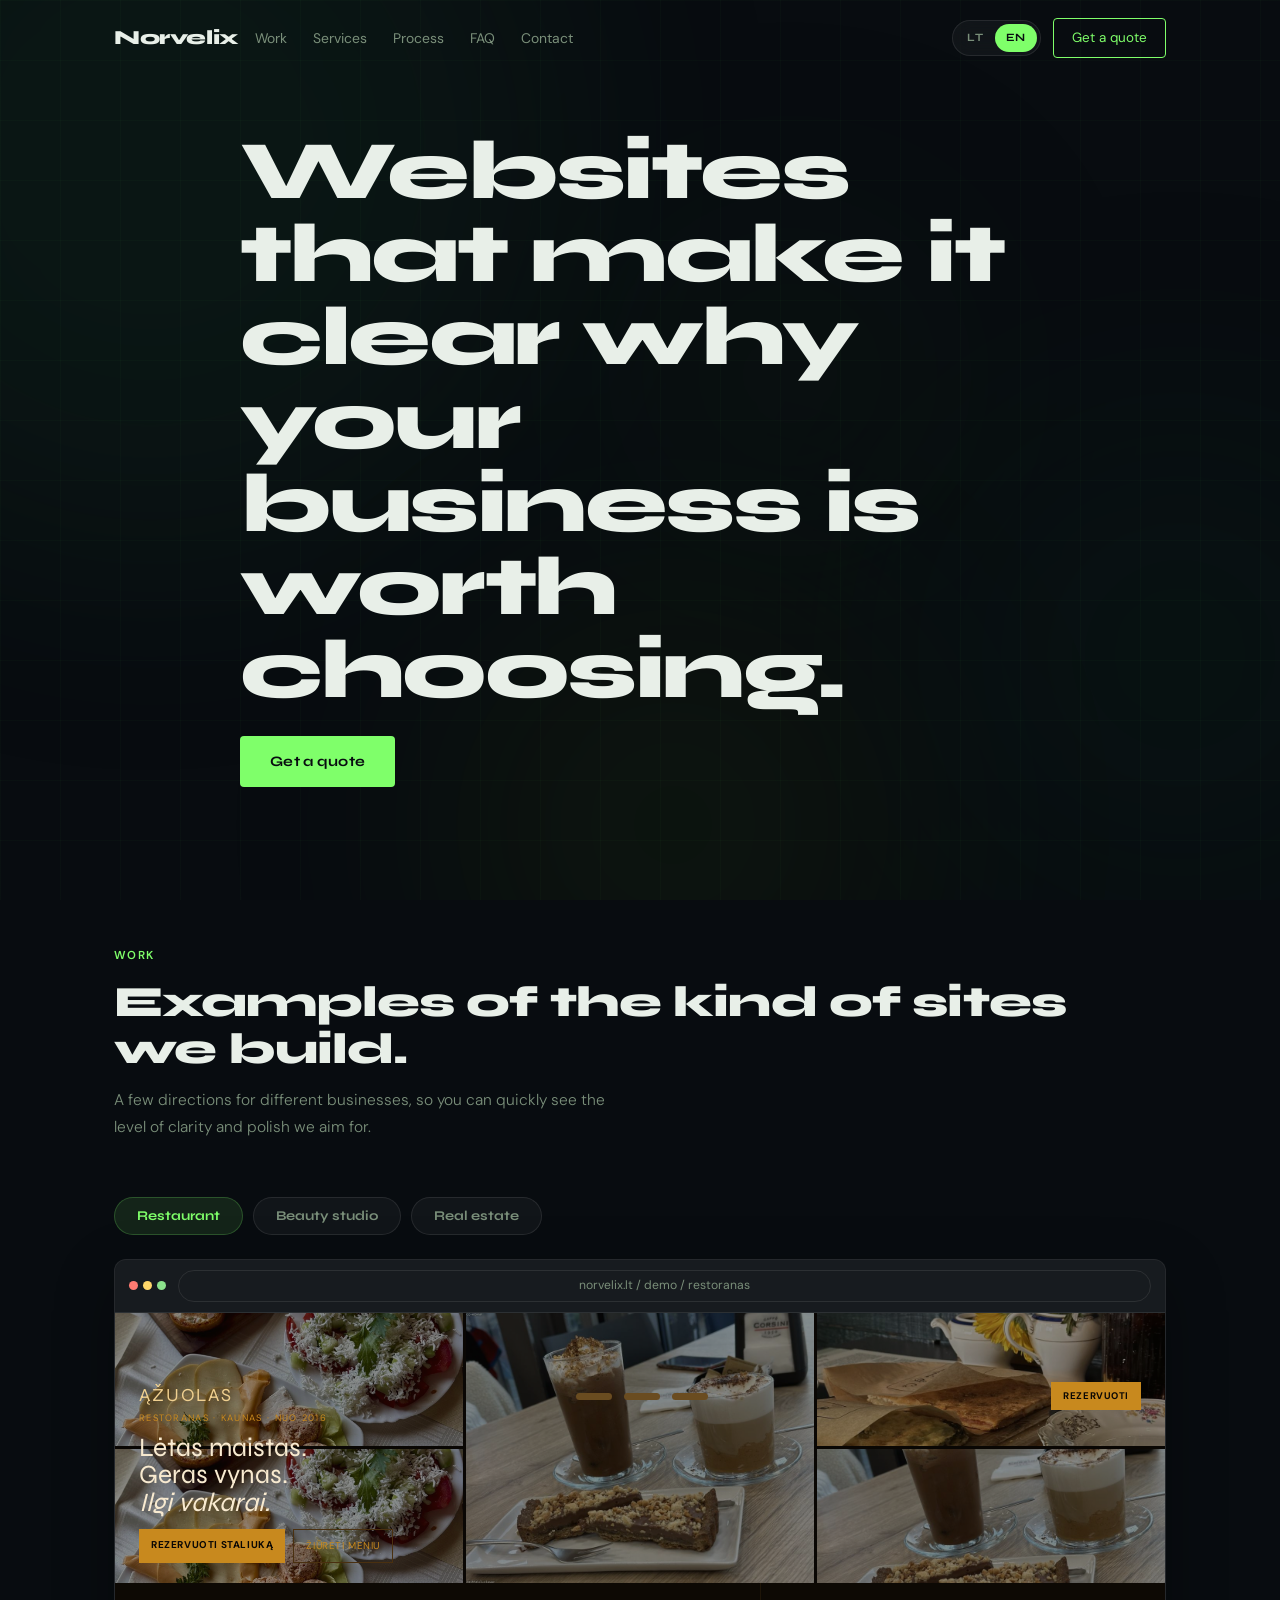
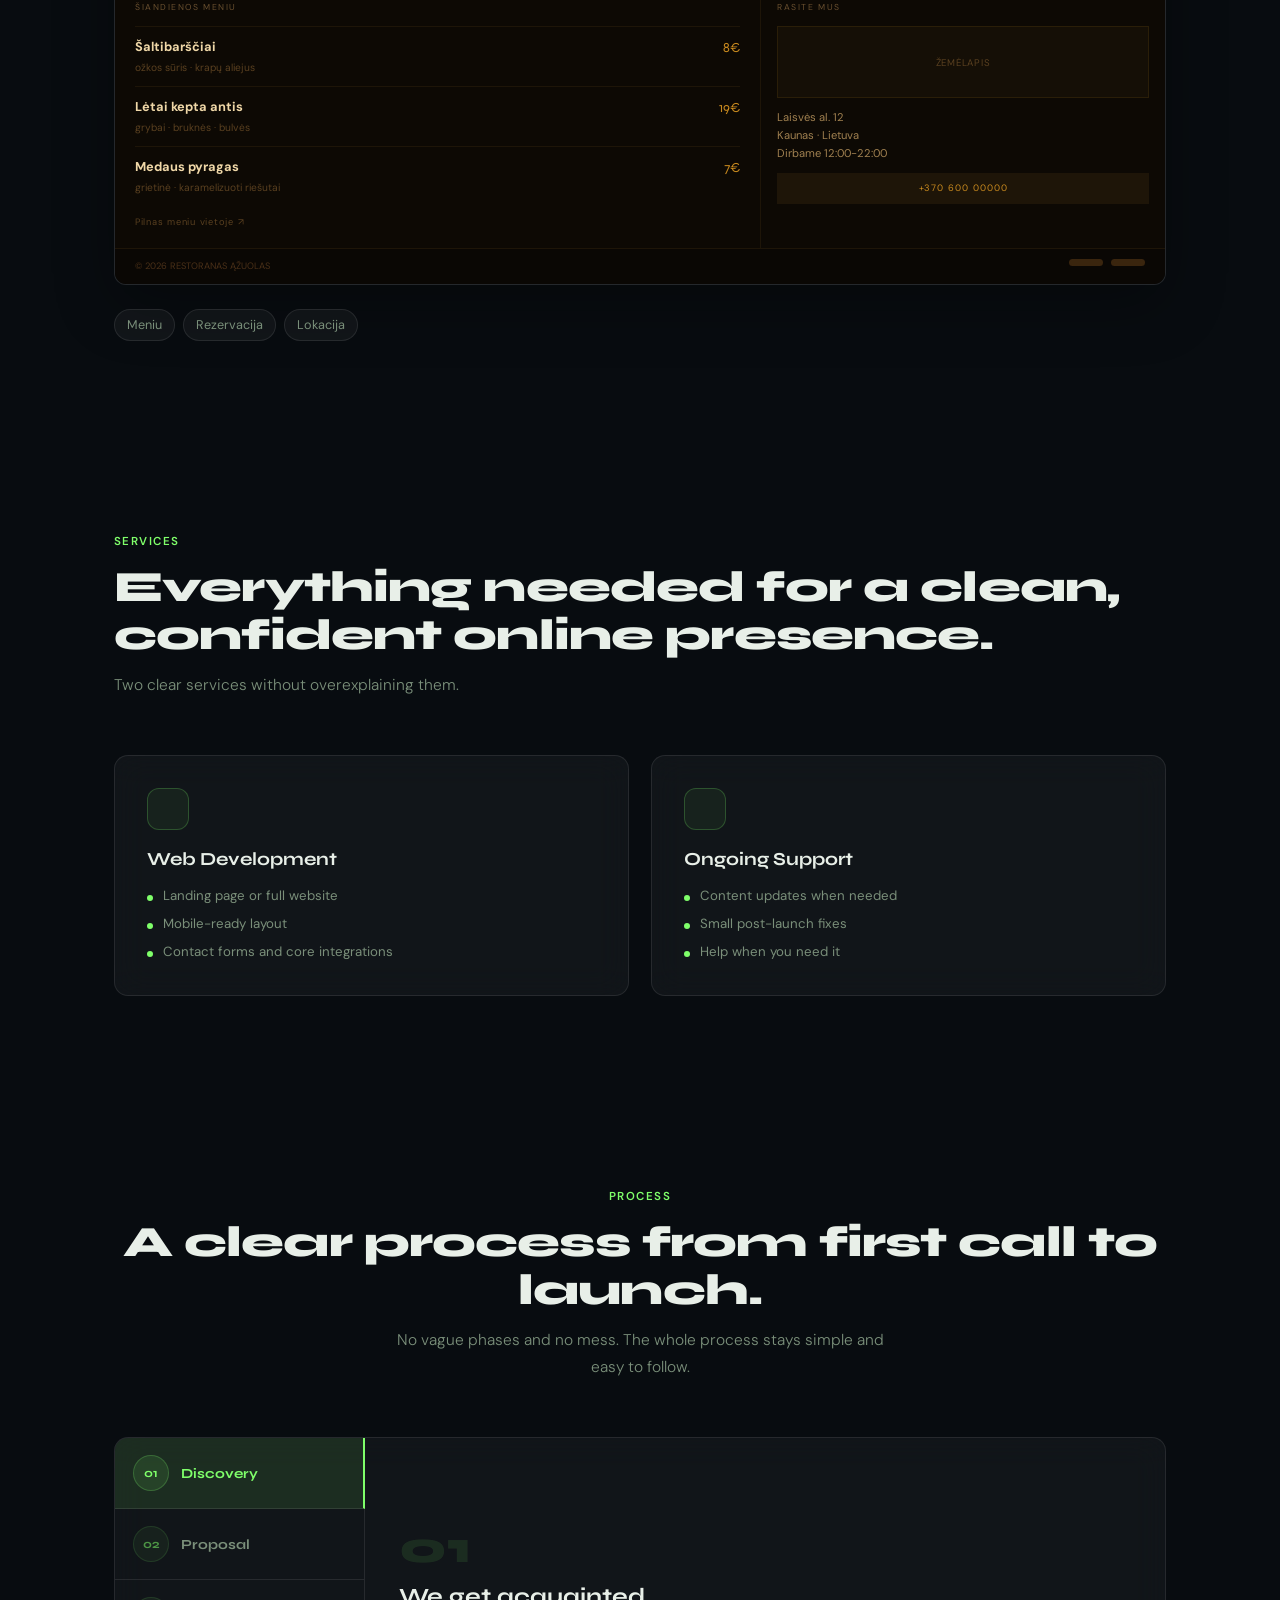
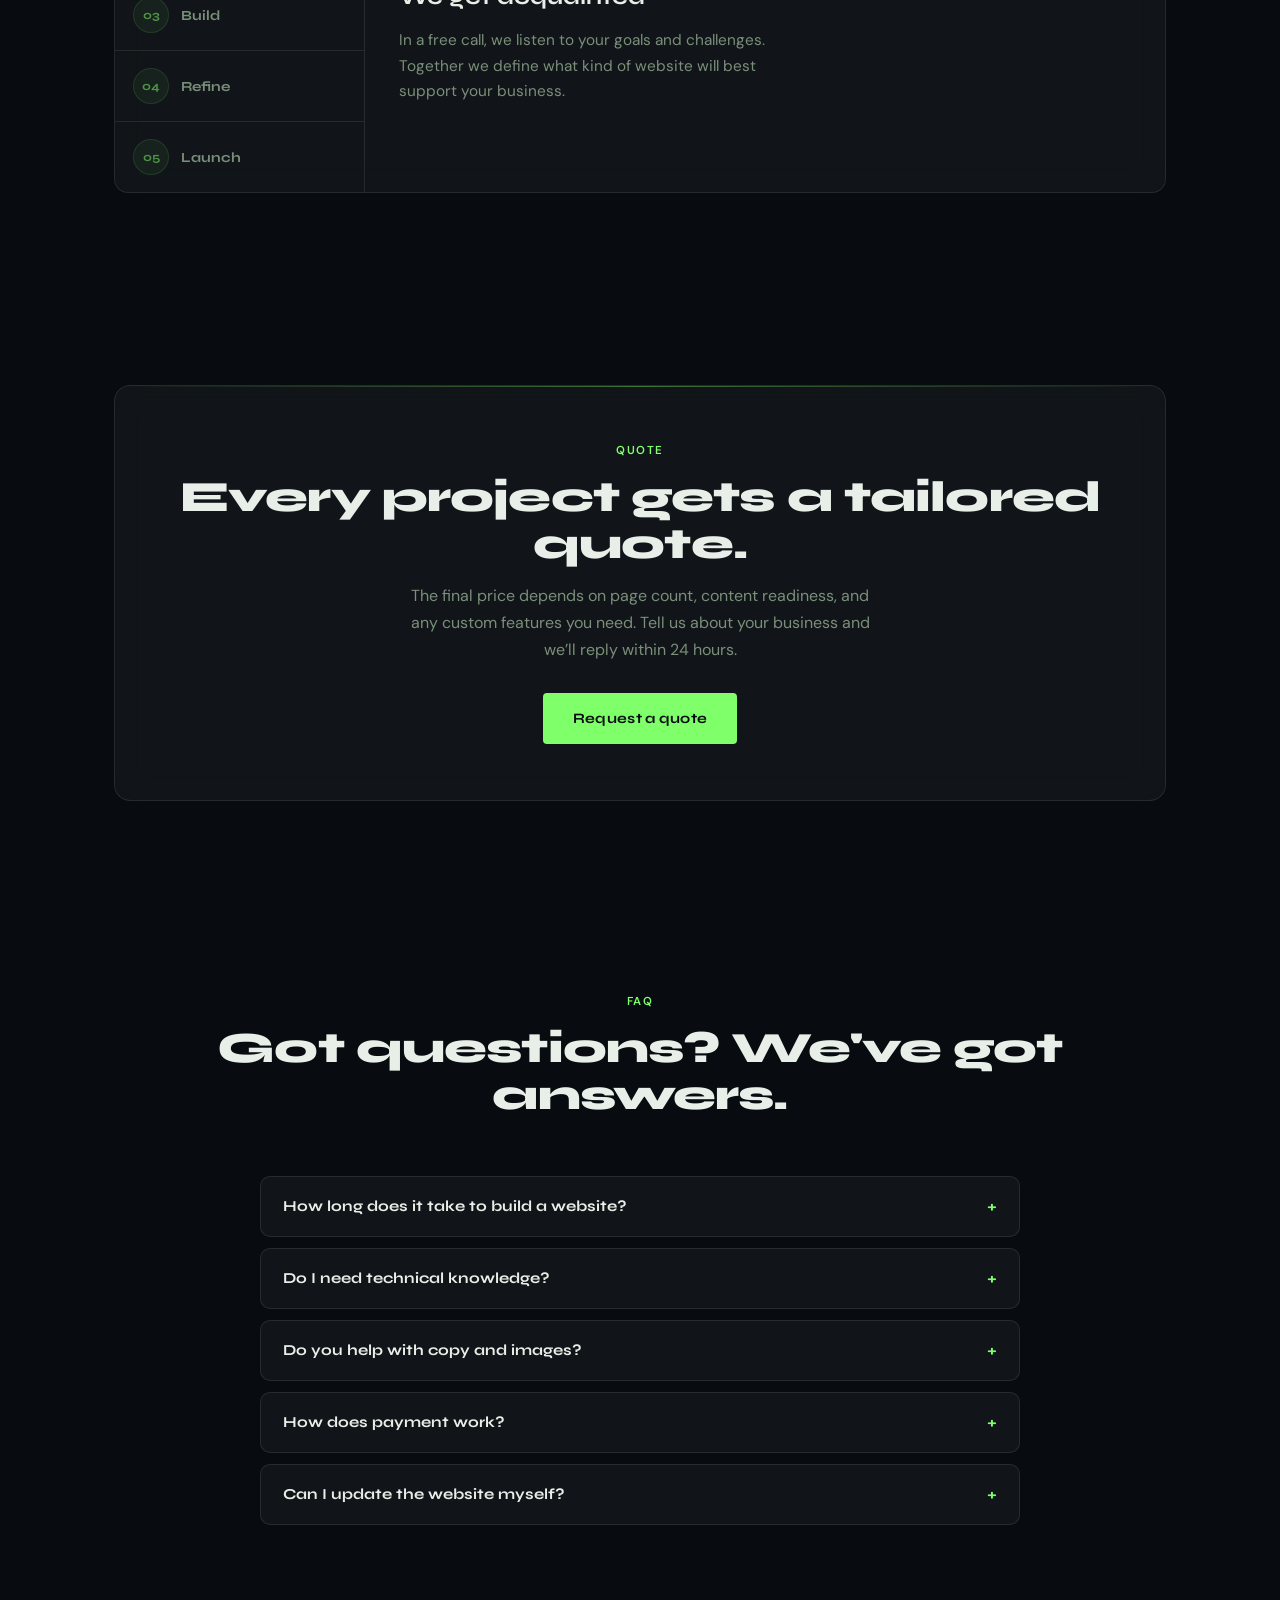
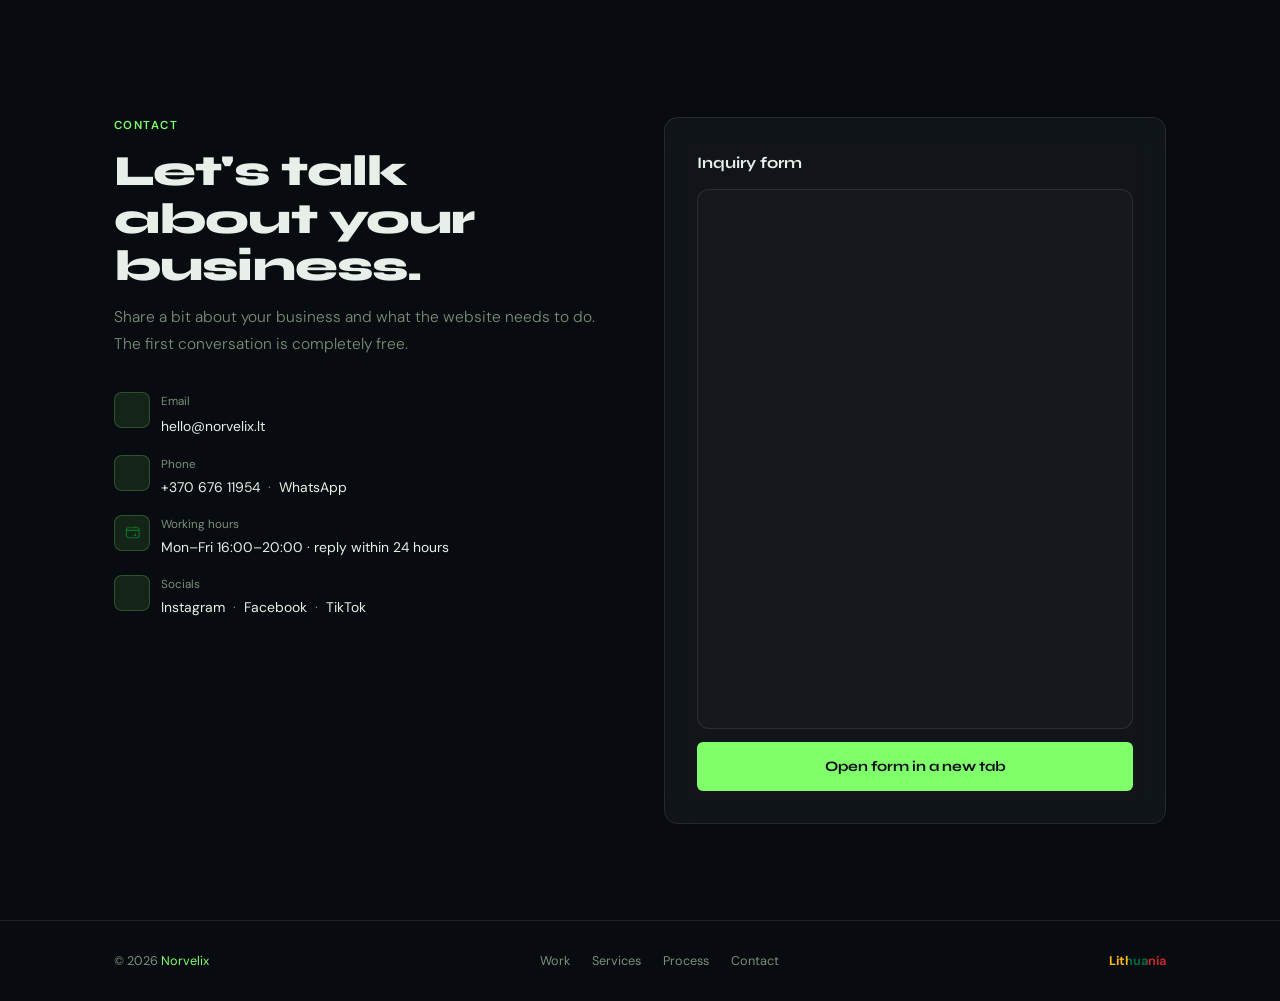
==== commit acccd8c3: "added cool animations, removed prices, made more clear and good" ====
--- a/en/index.html
+++ b/en/index.html
@@ -4,7 +4,7 @@
   <meta charset="UTF-8" />
   <meta name="viewport" content="width=device-width, initial-scale=1.0" />
   <title>Website Design for Businesses in Lithuania | Norvelix</title>
-  <meta name="description" content="Norvelix builds professional, fast, mobile-friendly websites for Lithuanian businesses. Website design and development with a clear process, SEO foundations, and fast delivery." />
+  <meta name="description" content="Norvelix builds professional, fast, mobile-friendly websites for Lithuanian businesses. Clear structure, a strong first impression, and launch in 1–2 weeks." />
   <meta name="robots" content="index, follow, max-image-preview:large, max-snippet:-1, max-video-preview:-1" />
   <meta name="theme-color" content="#080c10" />
   <meta name="author" content="Norvelix" />
@@ -55,7 +55,6 @@
         <li><a href="#portfolio">Work</a></li>
         <li><a href="#services">Services</a></li>
         <li><a href="#process">Process</a></li>
-        <li><a href="#pricing">Pricing</a></li>
         <li><a href="#faq">FAQ</a></li>
         <li><a href="#contact">Contact</a></li>
       </ul>
@@ -72,15 +71,25 @@
 
 <main id="main-content">
 
-  <section class="hero">
-    <div class="wrap">
-      <div class="hero-content fade-up">
-        <div class="hero-tag">Web Agency · Lithuania · Modern websites</div>
-       <h1>The first thing<br><span class="hl">clients judge you by —</span><br><span class="hm">we make sure it's impressive.</span></h1>
-        <p class="hero-sub">You know what you offer. <strong>We make sure others see it too.</strong> We build websites for Lithuanian businesses — delivered in 1–2 weeks.</p>
-        <div class="hero-btns">
-          <a href="#contact" class="btn-primary">Get a quote</a>
-          <a href="#portfolio" class="btn-ghost">View our work</a>
+  <section class="hero hero-sequence">
+    <div class="wrap hero-sequence-wrap">
+      <div class="hero-sequence-track">
+        <div class="hero-sequence-sticky">
+          <div class="hero-content hero-beats">
+            <div class="hero-lead">
+              <h1>Websites that make it clear <span class="hero-highlight-target">why your business is worth choosing.</span></h1>
+              <div class="hero-btns beat-two">
+                <a href="#contact" class="btn-primary">Get a quote</a>
+              </div>
+            </div>
+            <div class="hero-lamp-scene beat-three" aria-hidden="true">
+              <div class="hero-lamp">
+                <span class="hero-lamp-head"></span>
+                <span class="hero-lamp-arm"></span>
+                <span class="hero-lamp-light"></span>
+              </div>
+            </div>
+          </div>
         </div>
       </div>
     </div>
@@ -91,66 +100,16 @@
       <div class="section-header fade-up">
         <div class="section-tag">Work</div>
         <h2>Examples of the kind of sites we build.</h2>
-        <p class="section-sub">A few concept directions for different business niches, showing what clear structure and a strong first impression can look like.</p>
+        <p class="section-sub">A few directions for different businesses, so you can quickly see the level of clarity and polish we aim for.</p>
       </div>
       <div class="portfolio-tabs fade-up" role="tablist" aria-label="Portfolio categories">
-        <button type="button" class="ptab active" data-tab="beauty">Beauty studio</button>
-        <button type="button" class="ptab" data-tab="food">Restaurant</button>
+        <button type="button" class="ptab active" data-tab="food">Restaurant</button>
+        <button type="button" class="ptab" data-tab="beauty">Beauty studio</button>
         <button type="button" class="ptab" data-tab="realestate">Real estate</button>
       </div>
       <div class="portfolio-panels fade-up" style="transition-delay:0.06s">
 
-        <div class="portfolio-panel active" id="tab-beauty">
-          <div class="portfolio-frame">
-            <div class="pf-browser">
-              <div class="pf-bar">
-                <div class="pf-dots"><span></span><span></span><span></span></div>
-                <div class="pf-address">norvelix.lt / demo / grozio-studija</div>
-              </div>
-              <div class="pf-screen beauty-screen">
-                <div class="pf-beauty-brandbar">
-                  <div class="pf-beauty-brand"><span class="pf-beauty-logo"></span><span>AURA</span></div>
-                  <div class="pf-beauty-menu"><i></i><i></i><i></i></div>
-                  <div class="pf-beauty-cta">REGISTRUOTIS</div>
-                </div>
-                <div class="pf-beauty-hero">
-                  <div class="pf-beauty-copy">
-                    <div class="pf-beauty-rule"></div>
-                    <div class="pf-eyebrow bronze">Grožio studija · Vilnius</div>
-                    <div class="pf-beauty-title">Tu nusipelnei<br>jaustis <em>nuostabiai.</em></div>
-                    <p class="pf-beauty-note">Nagai, oda ir pasitikėjimas vienoje erdvėje. Kiekviena detalė skirta jaukumui.</p>
-                    <div class="pf-beauty-btnrow"><span class="pf-beauty-btn-dark">REZERVUOTI VIZITĄ</span><span class="pf-beauty-btn-line">PASLAUGOS</span></div>
-                  </div>
-                  <div class="pf-beauty-gallery"><span class="b1"></span><span class="b2"></span><span class="b3"></span><span class="b4"></span></div>
-                </div>
-                <div class="pf-beauty-services">
-                  <div class="pf-beauty-service"><div class="code">01 / NAGAI</div><div class="title">Manikiūras ir gelis</div><div class="text">Klasikinis, gelinis, priauginimas.</div><div class="price">nuo 25€</div></div>
-                  <div class="pf-beauty-service"><div class="code">02 / ODA</div><div class="title">Veido priežiūra</div><div class="text">Gilus valymas, drėkinimas, skaistumas.</div><div class="price">nuo 45€</div></div>
-                  <div class="pf-beauty-service"><div class="code">03 / ĮVAIZDIS</div><div class="title">Makiažas</div><div class="text">Šventėms, vestuvėms, fotosesijoms.</div><div class="price">nuo 60€</div></div>
-                </div>
-                <div class="pf-beauty-bottom">
-                  <div class="pf-beauty-quote">
-                    <div class="q-mark">"</div>
-                    <p>Dveji metai čia ir vis tiek laukiu kiekvieno vizito. Atmosfera ir rezultatas visada aukšto lygio.</p>
-                    <div class="q-sign">LAURA K.</div>
-                  </div>
-                  <div class="pf-beauty-form">
-                    <div class="f-head">Rezervuokite vizitą internetu</div>
-                    <div class="f-input"></div>
-                    <div class="f-input"></div>
-                    <div class="f-input"></div>
-                    <div class="f-btn">SIŲSTI UŽKLAUSĄ</div>
-                  </div>
-                </div>
-              </div>
-            </div>
-          </div>
-          <div class="portfolio-meta">
-            <div class="pm-tags"><span>Rezervacijos</span><span>Kainoraštis</span><span>Pritaikyta telefonams</span></div>
-          </div>
-        </div>
-
-        <div class="portfolio-panel" id="tab-food">
+        <div class="portfolio-panel active" id="tab-food">
           <div class="portfolio-frame">
             <div class="pf-browser">
               <div class="pf-bar">
@@ -191,6 +150,56 @@
           </div>
         </div>
 
+        <div class="portfolio-panel" id="tab-beauty">
+          <div class="portfolio-frame">
+            <div class="pf-browser">
+              <div class="pf-bar">
+                <div class="pf-dots"><span></span><span></span><span></span></div>
+                <div class="pf-address">norvelix.lt / demo / grozio-studija</div>
+              </div>
+              <div class="pf-screen beauty-screen">
+                <div class="pf-beauty-brandbar">
+                  <div class="pf-beauty-brand"><span class="pf-beauty-logo"></span><span>AURA</span></div>
+                  <div class="pf-beauty-menu"><i></i><i></i><i></i></div>
+                  <div class="pf-beauty-cta">REGISTRUOTIS</div>
+                </div>
+                <div class="pf-beauty-hero">
+                  <div class="pf-beauty-copy">
+                    <div class="pf-beauty-rule"></div>
+                    <div class="pf-eyebrow bronze">Grožio studija · Vilnius</div>
+                    <div class="pf-beauty-title">Tu nusipelnei<br>jaustis <em>nuostabiai.</em></div>
+                    <p class="pf-beauty-note">Nagai, oda ir pasitikėjimas vienoje erdvėje. Kiekviena detalė skirta jaukumui.</p>
+                    <div class="pf-beauty-btnrow"><span class="pf-beauty-btn-dark">REZERVUOTI VIZITĄ</span><span class="pf-beauty-btn-line">PASLAUGOS</span></div>
+                  </div>
+                  <div class="pf-beauty-gallery"><span class="b1"></span><span class="b2"></span><span class="b3"></span><span class="b4"></span></div>
+                </div>
+                <div class="pf-beauty-services">
+                  <div class="pf-beauty-service"><div class="code">01 / NAGAI</div><div class="title">Manikiūras ir gelis</div><div class="text">Klasikinis, gelinis, priauginimas.</div><div class="price">45 min.</div></div>
+                  <div class="pf-beauty-service"><div class="code">02 / ODA</div><div class="title">Veido priežiūra</div><div class="text">Gilus valymas, drėkinimas, skaistumas.</div><div class="price">Popular</div></div>
+                  <div class="pf-beauty-service"><div class="code">03 / ĮVAIZDIS</div><div class="title">Makiažas</div><div class="text">Šventėms, vestuvėms, fotosesijoms.</div><div class="price">With consultation</div></div>
+                </div>
+                <div class="pf-beauty-bottom">
+                  <div class="pf-beauty-quote">
+                    <div class="q-mark">"</div>
+                    <p>Dveji metai čia ir vis tiek laukiu kiekvieno vizito. Atmosfera ir rezultatas visada aukšto lygio.</p>
+                    <div class="q-sign">LAURA K.</div>
+                  </div>
+                  <div class="pf-beauty-form">
+                    <div class="f-head">Rezervuokite vizitą internetu</div>
+                    <div class="f-input"></div>
+                    <div class="f-input"></div>
+                    <div class="f-input"></div>
+                    <div class="f-btn">SIŲSTI UŽKLAUSĄ</div>
+                  </div>
+                </div>
+              </div>
+            </div>
+          </div>
+          <div class="portfolio-meta">
+            <div class="pm-tags"><span>Bookings</span><span>Services</span><span>Mobile-ready</span></div>
+          </div>
+        </div>
+
         <div class="portfolio-panel" id="tab-realestate">
           <div class="portfolio-frame">
             <div class="pf-browser">
@@ -236,33 +245,24 @@
     <div class="wrap">
       <div class="section-header fade-up">
         <div class="section-tag">Services</div>
-        <h2>Two services. One goal.</h2>
-        <p class="section-sub">We help your business look professional online and convert more visitors into customers.</p>
+        <h2>Everything needed for a clean, confident online presence.</h2>
+        <p class="section-sub">Two clear services without overexplaining them.</p>
       </div>
       <div class="grid-2 fade-up">
         <div class="glass-card">
-          <div class="service-badge">Web Development</div>
-          <div class="service-icon icon-service-web" aria-hidden="true"></div>
-          <div class="service-title">Professional websites</div>
-          <p class="service-desc">Modern, fast, mobile-friendly websites. Clear structure and a strong first impression.</p>
+          <div class="service-head"><div class="service-icon icon-service-web" aria-hidden="true"></div><div class="service-title">Web Development</div></div>
           <ul class="service-items">
-            <li>Custom design matching your brand</li>
-            <li>Fast loading and SEO optimisation</li>
-            <li>Contact forms, Google Maps, social links</li>
-            <li>Responsive on all screen sizes</li>
-            <li>Delivered in 1–2 weeks</li>
+            <li>Landing page or full website</li>
+            <li>Mobile-ready layout</li>
+            <li>Contact forms and core integrations</li>
           </ul>
         </div>
         <div class="glass-card">
-          <div class="service-badge">Ongoing Support</div>
-          <div class="service-icon icon-service-support" aria-hidden="true"></div>
-          <div class="service-title">Care and updates</div>
-          <p class="service-desc">After launch, we help with content changes and technical questions — so your site always looks sharp.</p>
+          <div class="service-head"><div class="service-icon icon-service-support" aria-hidden="true"></div><div class="service-title">Ongoing Support</div></div>
           <ul class="service-items">
             <li>Content updates when needed</li>
-            <li>Small design improvements</li>
-            <li>Single point of contact</li>
-            <li>Flexible post-launch support</li>
+            <li>Small post-launch fixes</li>
+            <li>Help when you need it</li>
           </ul>
         </div>
       </div>
@@ -273,8 +273,8 @@
     <div class="wrap">
       <div class="section-header center fade-up">
         <div class="section-tag">Process</div>
-        <h2>Simple 5-step method.</h2>
-        <p class="section-sub">From the first conversation to a live project — everything stays clear and predictable.</p>
+        <h2>A clear process from first call to launch.</h2>
+        <p class="section-sub">No vague phases and no mess. The whole process stays simple and easy to follow.</p>
       </div>
       <div class="stepper fade-up" style="transition-delay:0.06s">
         <div class="stepper-nav">
@@ -295,52 +295,13 @@
     </div>
   </section>
 
-  <section id="pricing">
-    <div class="wrap">
-      <div class="section-header center fade-up">
-        <div class="section-tag">Pricing</div>
-        <h2>Clear pricing. No surprises.</h2>
-        <p class="section-sub">Hosting and domain are billed separately. Pricing varies by project, and you'll get an exact quote after the first call.</p>
-      </div>
-      <div class="pricing-grid fade-up">
-        <div class="glass-card price-card">
-          <div class="price-name">Starter</div>
-          <div class="price-amount">from €199</div>
-          <div class="price-note">Up to 3 pages. A fast, tidy way to present your business online.</div>
-          <ul class="price-features">
-            <li>Up to 3 pages</li>
-            <li>Mobile responsive design</li>
-            <li>Contact form</li>
-            <li>Fast deployment</li>
-          </ul>
-          <a href="#contact" class="price-btn outline">Contact us</a>
-        </div>
-        <div class="glass-card price-card featured">
-          <div class="featured-badge">Most popular</div>
-          <div class="price-name">Business Website</div>
-          <div class="price-amount">from €599</div>
-          <div class="price-note">4–8 pages. A full website that builds trust and attracts clients.</div>
-          <ul class="price-features">
-            <li>4–8 pages</li>
-            <li>Custom design</li>
-            <li>SEO fundamentals</li>
-            <li>Contact forms / integrations</li>
-            <li>Performance optimisation</li>
-          </ul>
-          <a href="#contact" class="price-btn solid">Get a quote</a>
-        </div>
-        <div class="glass-card price-card">
-          <div class="price-name">Premium Solution</div>
-          <div class="price-amount">from €999</div>
-          <div class="price-note">Complex projects with custom features and integrations.</div>
-          <ul class="price-features">
-            <li>Unlimited structure</li>
-            <li>Custom features (bookings, systems)</li>
-            <li>Third-party integrations</li>
-            <li>Maximum performance and flexibility</li>
-          </ul>
-          <a href="#contact" class="price-btn outline">Let's get started</a>
-        </div>
+  <section id="quote">
+    <div class="wrap">
+      <div class="cta-band fade-up quote-band">
+        <div class="section-tag">Quote</div>
+        <h2>Every project gets a tailored quote.</h2>
+        <p>The final price depends on page count, content readiness, and any custom features you need. Tell us about your business and we’ll reply within 24 hours.</p>
+        <a href="#contact" class="btn-primary">Request a quote</a>
       </div>
     </div>
   </section>
@@ -367,7 +328,7 @@
         <div class="fade-up">
           <div class="section-tag">Contact</div>
           <h2>Let's talk about your business.</h2>
-          <p class="section-sub contact-intro">The best way to reach us is through the form below. The first conversation is completely free.</p>
+          <p class="section-sub contact-intro">Share a bit about your business and what the website needs to do. The first conversation is completely free.</p>
           <div class="contact-item"><div class="contact-icon icon-contact-mail" aria-hidden="true"></div><div><div class="contact-label">Email</div><a class="contact-val" href="mailto:hello@norvelix.lt">hello@norvelix.lt</a></div></div>
           <div class="contact-item"><div class="contact-icon icon-contact-call" aria-hidden="true"></div><div><div class="contact-label">Phone</div><div class="contact-val"><a href="tel:+37067611954">+370 676 11954</a><span class="contact-sep" aria-hidden="true">·</span><a href="https://wa.me/37067611954" target="_blank" rel="noreferrer noopener">WhatsApp</a></div></div></div>
           <div class="contact-item"><div class="contact-icon icon-contact-hours" aria-hidden="true"></div><div><div class="contact-label">Working hours</div><div class="contact-val">Mon–Fri 16:00–20:00 · reply within 24 hours</div></div></div>
@@ -395,7 +356,6 @@
         <a href="#portfolio">Work</a>
         <a href="#services">Services</a>
         <a href="#process">Process</a>
-        <a href="#pricing">Pricing</a>
         <a href="#contact">Contact</a>
       </div>
       <div class="footer-flag-lt">Lithuania</div>
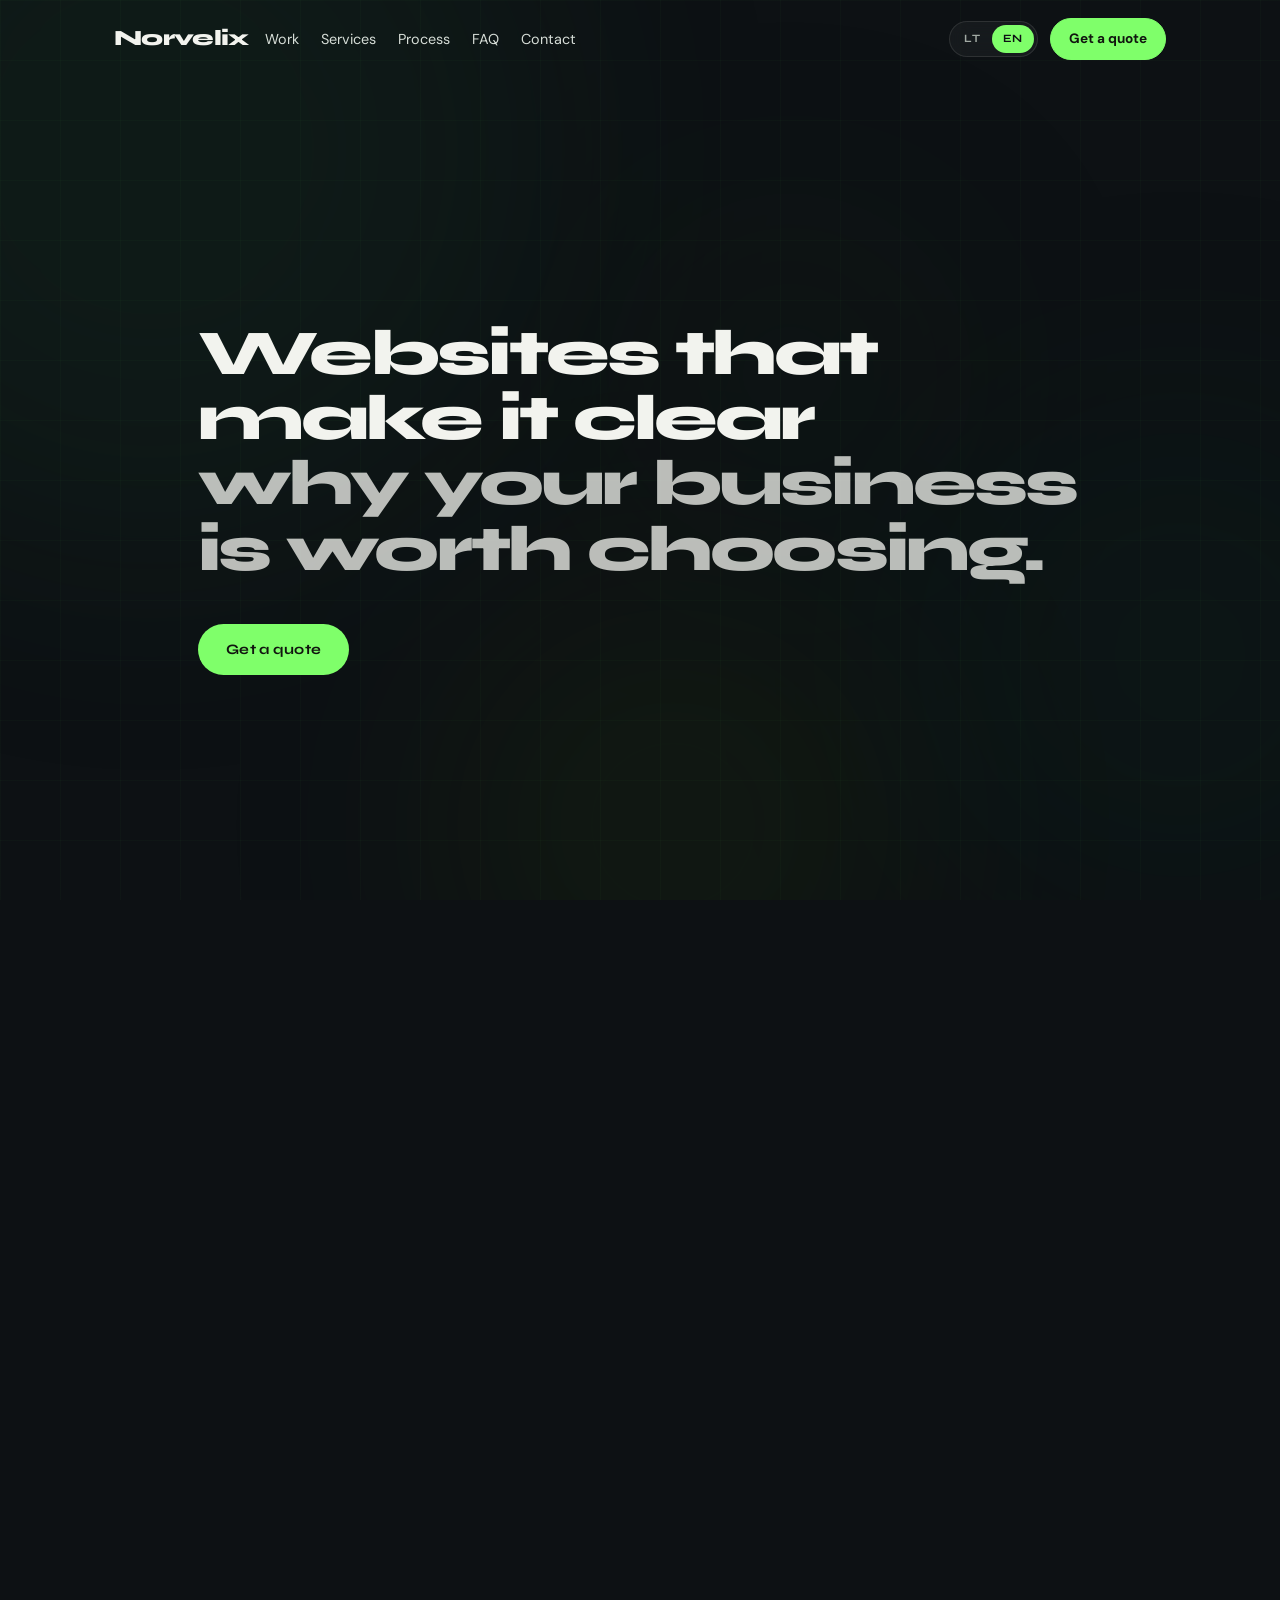
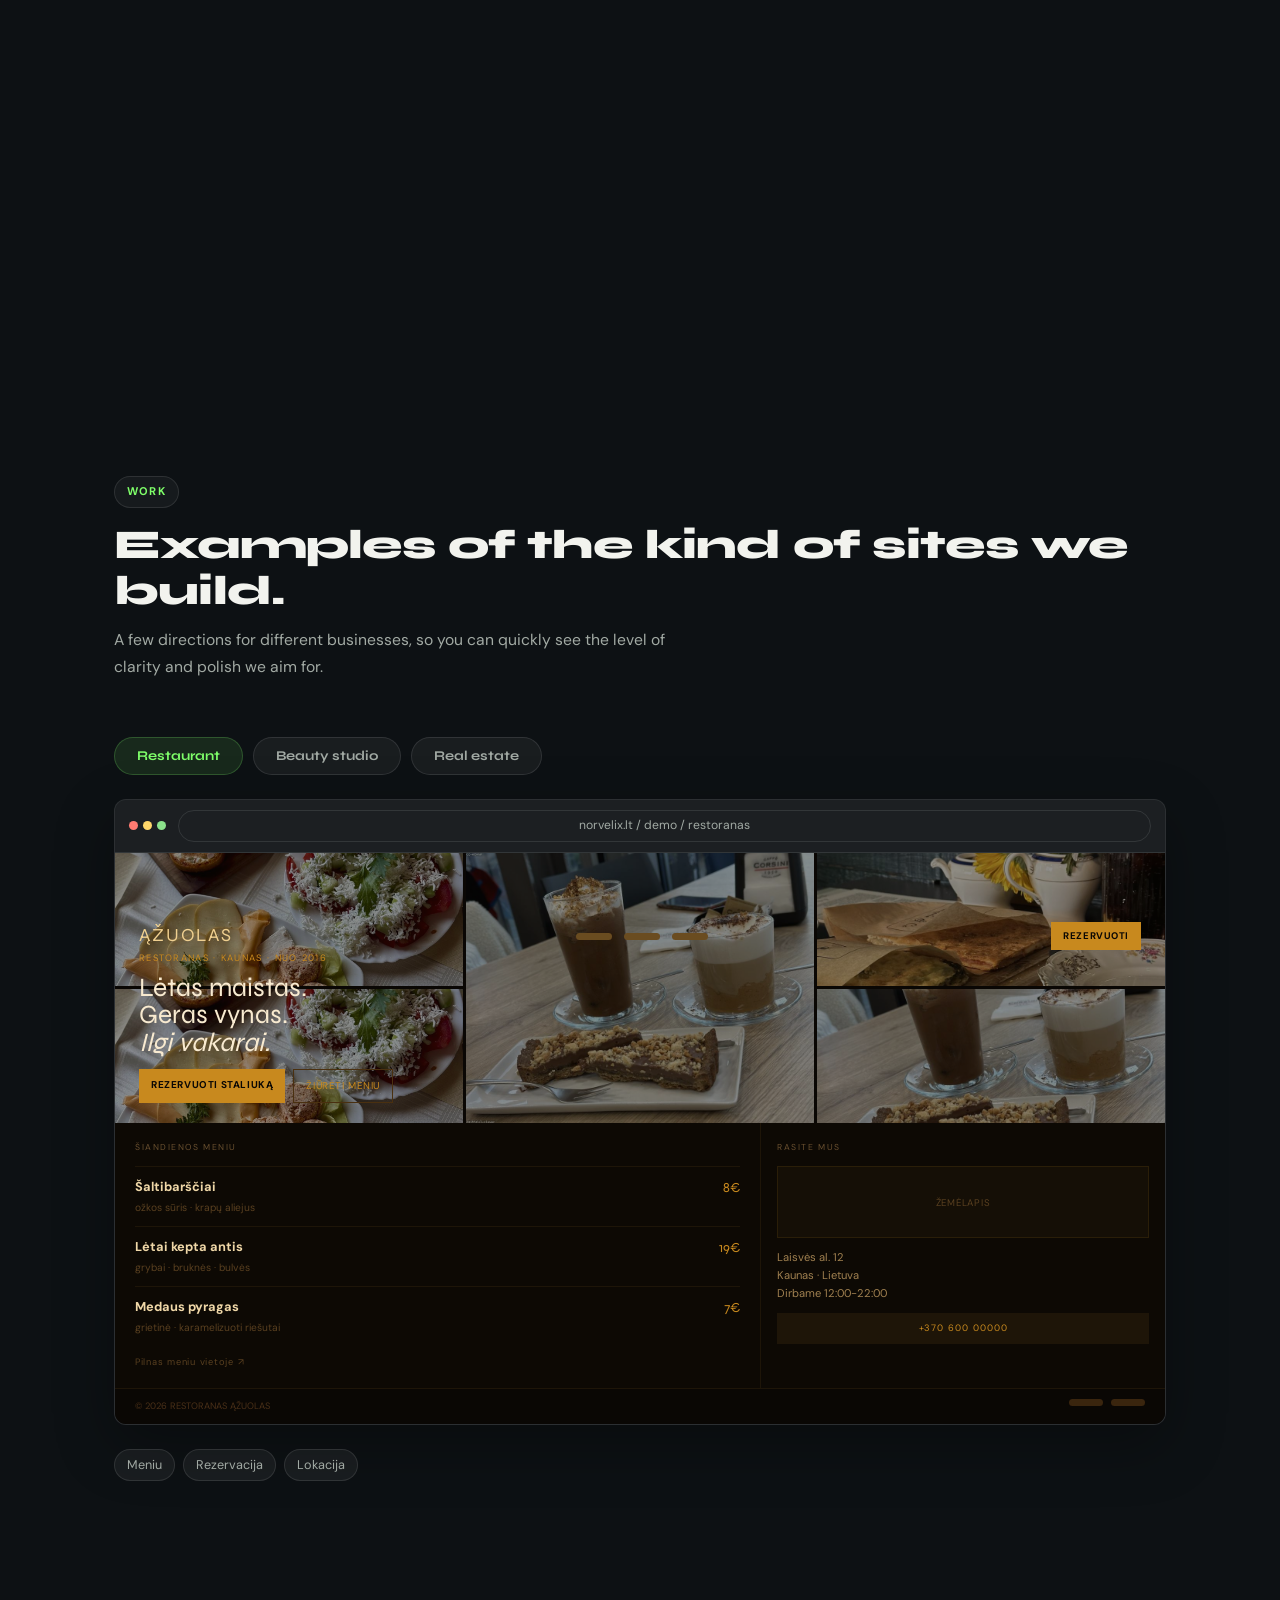
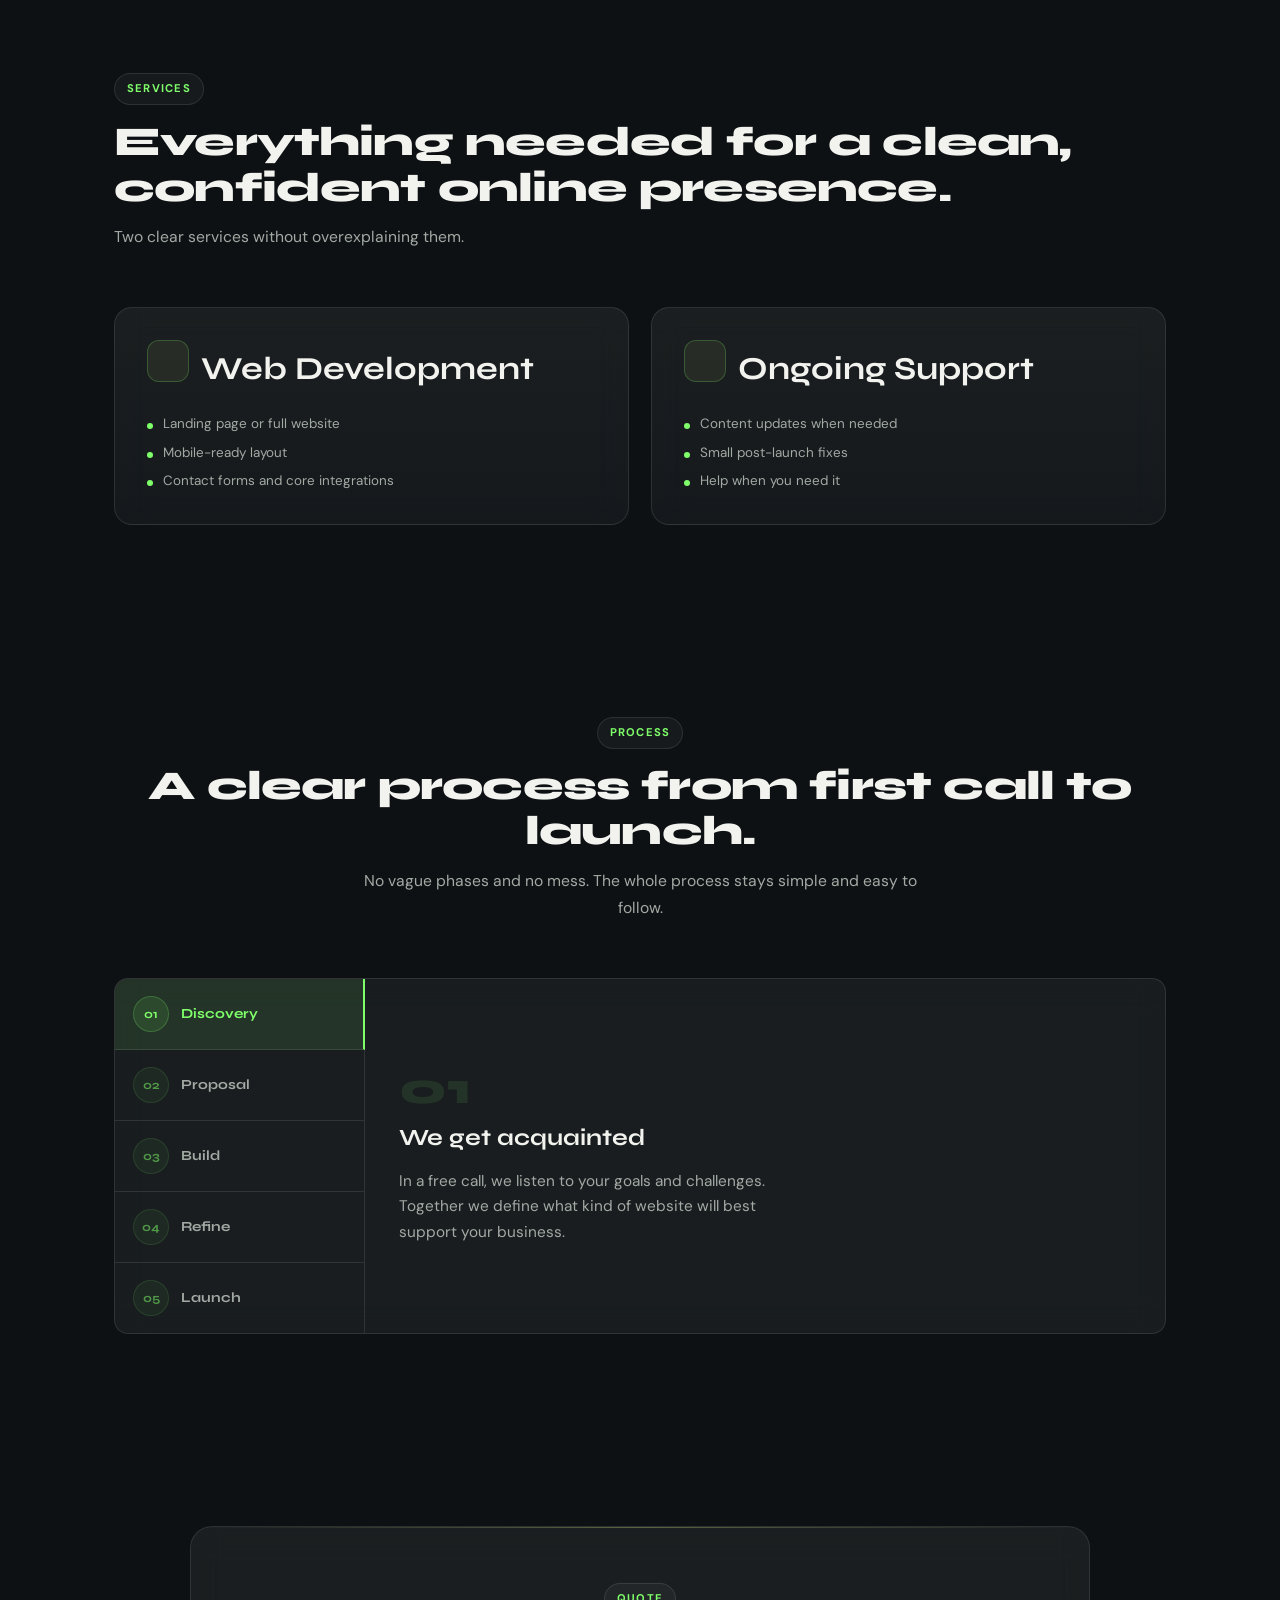
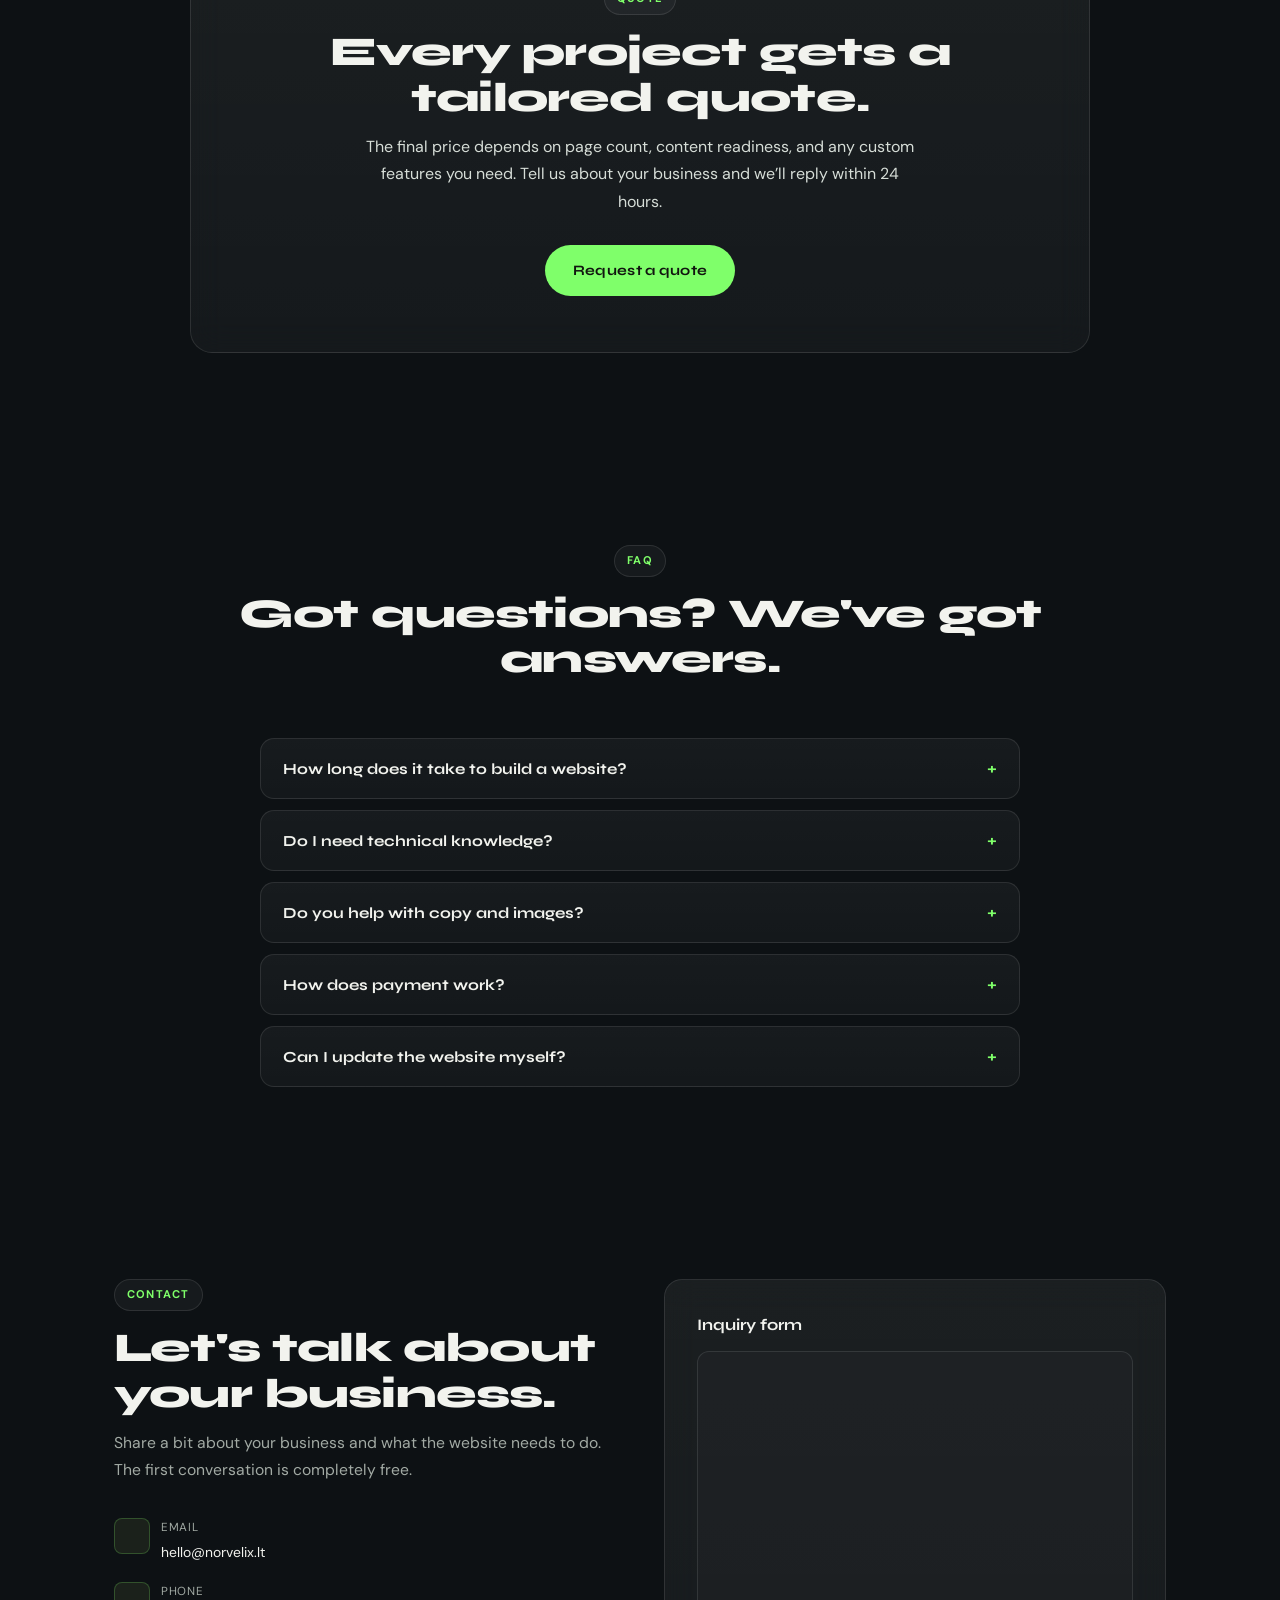
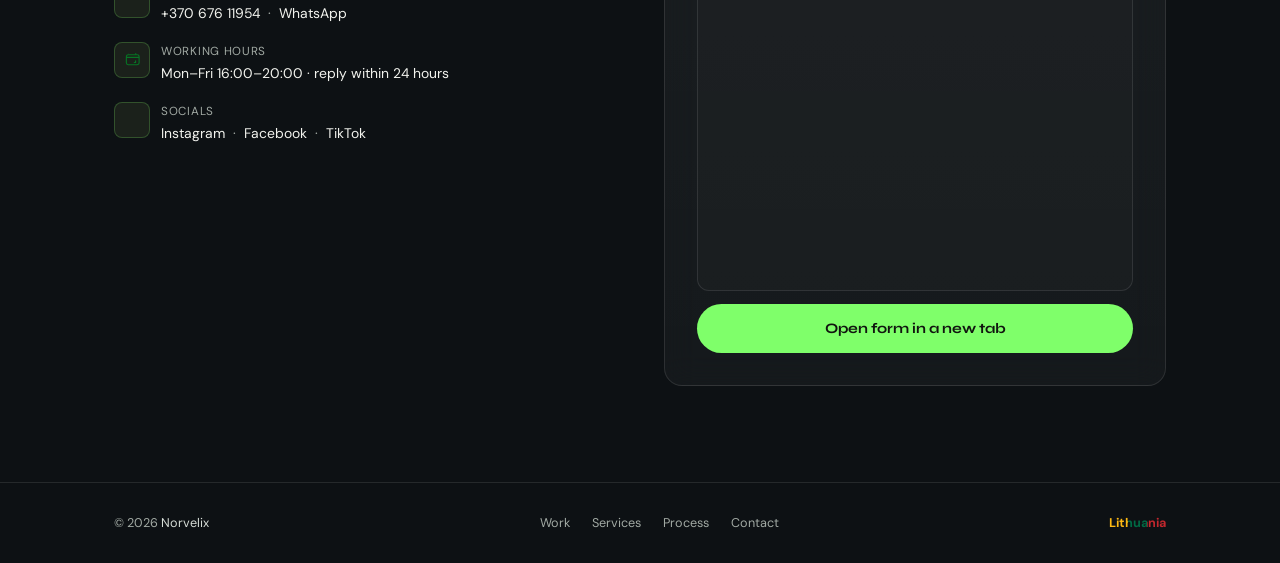
==== commit bcfc2919: "cta is now the last beat" ====
--- a/en/index.html
+++ b/en/index.html
@@ -4,7 +4,7 @@
   <meta charset="UTF-8" />
   <meta name="viewport" content="width=device-width, initial-scale=1.0" />
   <title>Website Design for Businesses in Lithuania | Norvelix</title>
-  <meta name="description" content="Norvelix builds professional, fast, mobile-friendly websites for Lithuanian businesses. Clear structure, a strong first impression, and launch in 1–2 weeks." />
+  <meta name="description" content="Norvelix builds websites that clearly show why your business deserves attention. Modern design, clean structure, and launch in 1–2 weeks." />
   <meta name="robots" content="index, follow, max-image-preview:large, max-snippet:-1, max-video-preview:-1" />
   <meta name="theme-color" content="#080c10" />
   <meta name="author" content="Norvelix" />
@@ -18,16 +18,21 @@
   <meta property="og:site_name" content="Norvelix" />
   <meta property="og:url" content="https://norvelix.lt/en/" />
   <meta property="og:title" content="Website Design for Businesses in Lithuania | Norvelix" />
-  <meta property="og:description" content="Professional websites for Lithuanian businesses with modern design, clear structure, SEO foundations, and fast launch." />
-  <meta property="og:image" content="https://norvelix.lt/og-image.svg" />
-  <meta property="og:image:alt" content="Norvelix website design agency visual" />
-  <meta name="twitter:card" content="summary_large_image" />
+  <meta property="og:description" content="Websites that clearly show why your business deserves attention. Modern design and fast launch." />
+  <meta property="og:image" content="https://norvelix.lt/favicon.png" />
+  <meta property="og:image:alt" content="Norvelix logo" />
+  <meta property="og:image:width" content="512" />
+  <meta property="og:image:height" content="512" />
+  <meta property="og:image:type" content="image/png" />
+  <meta name="twitter:card" content="summary" />
   <meta name="twitter:title" content="Website Design for Businesses in Lithuania | Norvelix" />
-  <meta name="twitter:description" content="Professional websites for Lithuanian businesses with modern design, clear structure, SEO foundations, and fast launch." />
-  <meta name="twitter:image" content="https://norvelix.lt/og-image.svg" />
+  <meta name="twitter:description" content="Websites that clearly show why your business deserves attention. Modern design and fast launch." />
+  <meta name="twitter:image" content="https://norvelix.lt/favicon.png" />
   <meta name="google-analytics-id" content="G-QP59VZZDCV" />
   <meta name="microsoft-clarity-id" content="wif67cru9z" />
   <link rel="icon" href="../favicon.svg" type="image/svg+xml" />
+  <link rel="icon" href="../favicon.png" type="image/png" />
+  <link rel="apple-touch-icon" href="../favicon.png" />
   <link rel="preconnect" href="https://fonts.googleapis.com" />
   <link rel="preconnect" href="https://fonts.gstatic.com" crossorigin />
   <link href="https://fonts.googleapis.com/css2?family=Syne:wght@400;600;700;800&family=DM+Sans:ital,opsz,wght@0,9..40,300;0,9..40,400;1,9..40,300&display=swap" rel="stylesheet" />
@@ -78,9 +83,6 @@
           <div class="hero-content hero-beats">
             <div class="hero-lead">
               <h1>Websites that make it clear <span class="hero-highlight-target">why your business is worth choosing.</span></h1>
-              <div class="hero-btns beat-two">
-                <a href="#contact" class="btn-primary">Get a quote</a>
-              </div>
             </div>
             <div class="hero-lamp-scene beat-three" aria-hidden="true">
               <div class="hero-lamp">
@@ -88,6 +90,9 @@
                 <span class="hero-lamp-arm"></span>
                 <span class="hero-lamp-light"></span>
               </div>
+            </div>
+            <div class="hero-btns beat-five">
+              <a href="#contact" class="btn-primary">Get a quote</a>
             </div>
           </div>
         </div>
--- a/style.css
+++ b/style.css
@@ -3,11 +3,13 @@
   --green:        #7fff6a;
   --green-dim:    rgba(127, 255, 106, 0.1);
   --green-border: rgba(127, 255, 106, 0.22);
-  --dark:         #080c10;
-  --glass:        rgba(255, 255, 255, 0.04);
-  --glass-border: rgba(255, 255, 255, 0.09);
-  --text:         #e8efe8;
-  --muted:        #7a8f7a;
+  --dark:         #0d1114;
+  --glass:        rgba(255, 255, 255, 0.05);
+  --glass-strong: rgba(255, 255, 255, 0.08);
+  --glass-border: rgba(255, 255, 255, 0.1);
+  --text:         #f2f3ee;
+  --muted:        #a2aaa4;
+  --muted-strong: #d6ddd7;
 }
 
 /* ── RESET ── */
@@ -43,7 +45,7 @@
   padding: 10px 14px;
   border-radius: 6px;
   background: var(--green);
-  color: var(--dark);
+  color: #11150f;
   font-family: 'Syne', sans-serif;
   font-weight: 700;
   text-decoration: none;
@@ -99,7 +101,7 @@
   transition: all 0.4s;
 }
 nav.scrolled {
-  background: rgba(8, 12, 16, 0.9);
+  background: rgba(13, 17, 20, 0.9);
   backdrop-filter: blur(24px);
   border-bottom-color: var(--glass-border);
 }
@@ -116,8 +118,8 @@
 }
 .logo {
   font-family: 'Syne', sans-serif;
-  font-weight: 800; font-size: 1.25rem;
-  letter-spacing: -0.02em;
+  font-weight: 800; font-size: 1.36rem;
+  letter-spacing: -0.03em;
   color: var(--text); text-decoration: none;
 }
 .logo-accent { color: var(--green); }
@@ -126,8 +128,8 @@
   width: 44px;
   height: 44px;
   border: 1px solid var(--glass-border);
-  background: var(--glass);
-  border-radius: 10px;
+  background: rgba(255, 255, 255, 0.06);
+  border-radius: 12px;
   align-items: center;
   justify-content: center;
   flex-direction: column;
@@ -140,10 +142,10 @@
   background: var(--text);
   border-radius: 999px;
 }
-.nav-links { display: flex; gap: 26px; list-style: none; }
+.nav-links { display: flex; gap: 22px; list-style: none; }
 .nav-links a {
-  color: var(--muted); text-decoration: none;
-  font-size: 0.87rem; transition: color 0.2s;
+  color: var(--muted-strong); text-decoration: none;
+  font-size: 0.9rem; transition: color 0.2s;
 }
 .nav-links a:hover { color: var(--green); }
 .nav-right { display: flex; align-items: center; gap: 12px; }
@@ -151,7 +153,7 @@
 /* Language toggle */
 .lang-toggle {
   display: flex;
-  background: var(--glass);
+  background: rgba(255, 255, 255, 0.04);
   border: 1px solid var(--glass-border);
   border-radius: 100px; padding: 3px;
   backdrop-filter: blur(10px);
@@ -173,15 +175,16 @@
 .lang-btn:not(.active):hover { color: var(--text); }
 
 .nav-cta {
-  background: transparent;
+  background: var(--green);
   border: 1px solid var(--green);
-  color: var(--green);
-  padding: 8px 18px; border-radius: 4px;
-  font-size: 0.84rem; cursor: pointer;
+  color: #11150f;
+  padding: 9px 18px; border-radius: 999px;
+  font-size: 0.85rem; cursor: pointer;
   text-decoration: none; transition: all 0.2s;
   white-space: nowrap;
-}
-.nav-cta:hover { background: var(--green); color: var(--dark); }
+  font-weight: 700;
+}
+.nav-cta:hover { background: #d7eda0; border-color: #d7eda0; color: #11150f; }
 
 a:focus-visible,
 button:focus-visible {
@@ -191,50 +194,254 @@
 
 /* ── HERO ── */
 .hero {
-  min-height: 88vh;
+  min-height: 82vh;
   display: flex; align-items: center;
-  padding: 130px 0 64px;
-}
-.hero-content { max-width: 800px; }
-
-.hero-tag {
-  display: inline-flex; align-items: center; gap: 8px;
-  background: var(--glass);
-  border: 1px solid var(--glass-border);
-  border-radius: 100px; padding: 6px 16px;
-  font-size: 0.75rem; letter-spacing: 0.09em;
-  color: var(--green); text-transform: uppercase;
-  margin-bottom: 28px; backdrop-filter: blur(10px);
-}
-.hero-tag::before {
-  content: '';
-  width: 6px; height: 6px;
-  background: var(--green); border-radius: 50%;
-  animation: pulse 2s ease-in-out infinite;
-}
-@keyframes pulse {
-  0%, 100% { opacity: 1; transform: scale(1); }
-  50%       { opacity: 0.4; transform: scale(0.7); }
+  padding: 136px 0 72px;
+}
+.hero-content { max-width: 920px; }
+.hero-sequence {
+  --hero-progress: 0;
+  min-height: auto;
+  padding: 0;
+}
+.hero-sequence-wrap {
+  max-width: 1180px;
+}
+.hero-sequence-track {
+  min-height: 220svh;
+}
+.hero-sequence-sticky {
+  position: sticky;
+  top: 0;
+  min-height: 100svh;
+  display: flex;
+  align-items: center;
+  padding-top: 96px;
+}
+.hero-beats {
+  position: relative;
+  display: grid;
+  gap: 24px;
+  align-content: center;
+  min-height: 72vh;
+}
+.hero-lead {
+  display: grid;
+  gap: 18px;
+  position: relative;
+  z-index: 2;
+}
+.beat-two,
+.beat-three,
+.beat-five {
+  opacity: 0;
+  transform: translateY(20px);
+  pointer-events: none;
+}
+.hero-sequence.is-beat-2 .beat-two,
+.hero-sequence.is-beat-3 .beat-two,
+.hero-sequence.is-beat-3 .beat-three,
+.hero-sequence.is-beat-4 .beat-two,
+.hero-sequence.is-beat-4 .beat-three,
+.hero-sequence.is-beat-5 .beat-two,
+.hero-sequence.is-beat-5 .beat-three {
+  opacity: 1;
+  transform: translateY(0);
+  pointer-events: auto;
+}
+.hero-sequence.is-beat-5 .beat-five {
+  opacity: 1;
+  transform: translateY(0);
+  pointer-events: auto;
 }
 
 h1 {
   font-family: 'Syne', sans-serif;
   font-weight: 800;
-  font-size: clamp(2.6rem, 6.5vw, 5.2rem);
-  line-height: 1; letter-spacing: -0.03em;
-  margin-bottom: 24px;
+  max-width: 13ch;
+  font-size: clamp(2.9rem, 5vw, 4.8rem);
+  line-height: 1.02;
+  letter-spacing: -0.045em;
+  margin-bottom: 18px;
 }
 .hl { color: var(--green); }
 .hm { color: var(--muted); font-weight: 600; }
 
 .hero-sub {
-  font-size: 1.1rem; color: var(--muted);
-  max-width: 560px; margin-bottom: 30px;
-  font-weight: 300; line-height: 1.75;
+  font-size: 1.04rem; color: var(--muted-strong);
+  max-width: 640px; margin-bottom: 28px;
+  font-weight: 400; line-height: 1.7;
+  transition: opacity 0.35s ease, transform 0.35s ease;
 }
 .hero-sub strong { color: var(--text); font-weight: 400; }
 
-.hero-btns { display: flex; gap: 14px; flex-wrap: wrap; }
+.hero-btns {
+  display: flex;
+  gap: 14px;
+  flex-wrap: wrap;
+
+  transition: opacity 0.5s ease, transform 0.5s ease;
+}
+.hero-highlight-target {
+  position: relative;
+  display: inline-block;
+  color: rgba(242, 243, 238, 0.76);
+  transition: color 0.45s ease, text-shadow 0.45s ease;
+}
+.hero-highlight-target::before {
+  content: '';
+  position: absolute;
+  left: -0.25em;
+  right: -0.2em;
+  top: -0.18em;
+  bottom: -0.08em;
+  background: radial-gradient(ellipse at 50% 35%, rgba(255, 226, 160, 0.3), rgba(255, 226, 160, 0.12) 45%, transparent 78%);
+  opacity: 0;
+  filter: blur(8px);
+  pointer-events: none;
+}
+.hero-sequence.is-beat-4 .hero-highlight-target,
+.hero-sequence.is-beat-5 .hero-highlight-target {
+  color: #fff6da;
+  text-shadow: 0 0 20px rgba(255, 214, 122, 0.28);
+}
+.hero-sequence.is-beat-4 .hero-highlight-target::before,
+.hero-sequence.is-beat-5 .hero-highlight-target::before {
+  opacity: 1;
+}
+/* ─────────────────────────────────────────────
+   STREET LAMP  –  desktop baseline
+   Anchor: pole centre-x = 31px from scene left
+   ─────────────────────────────────────────────
+   pole   : left=26  w=10  → centre=31
+   arm    : left=31  w=132 → right-end=163  top=26
+   head   : left=163 w=58  → centre=192   top=36  h=74  bottom=110
+   light  : top=110  left= 192-(360/2)= 12
+   ───────────────────────────────────────────── */
+.hero-lamp-scene {
+  position: absolute;
+  inset: 2% auto auto 58%;
+  width: min(28vw, 300px);
+  height: min(62vh, 520px);
+  z-index: 1;
+  transition: opacity 0.45s ease, transform 0.6s ease;
+  pointer-events: none;
+  overflow: visible;
+}
+.hero-lamp {
+  position: absolute;
+  inset: 0;
+  overflow: visible;
+}
+.hero-lamp::before,
+.hero-lamp::after,
+.hero-lamp-head,
+.hero-lamp-arm,
+.hero-lamp-light {
+  position: absolute;
+  display: block;
+}
+
+/* 1 · POLE  centre-x=31 */
+.hero-lamp::before {
+  content: '';
+  left: 26px;
+  top: 16px;
+  width: 10px;
+  height: 330px;
+  border-radius: 999px;
+  background: linear-gradient(180deg, rgba(238, 243, 242, 0.38), rgba(176, 188, 190, 0.18) 58%, rgba(122, 134, 138, 0.1));
+  box-shadow: inset 0 0 0 1px rgba(255, 255, 255, 0.08);
+}
+
+/* 2 · HORIZONTAL ARM  pole-centre → head left-edge
+        left=31  top=26 (centre of pole top area)  w=132 */
+.hero-lamp::after {
+  content: '';
+  left: 31px;
+  top: 26px;
+  width: 132px;
+  height: 8px;
+  border-radius: 999px;
+  background: linear-gradient(90deg, rgba(214, 220, 221, 0.28), rgba(232, 236, 235, 0.62) 55%, rgba(176, 188, 190, 0.14));
+}
+
+/* 3 · CURVED ELBOW  sits at junction of arm & head */
+.hero-lamp-arm {
+  top: 28px;
+  left: 131px;
+  width: 40px;
+  height: 28px;
+  border-top: 4px solid rgba(230, 236, 236, 0.34);
+  border-right: 4px solid rgba(230, 236, 236, 0.34);
+  border-radius: 0 18px 0 0;
+  background: transparent;
+}
+
+/* 4 · LANTERN HEAD  left=163  top=36  w=58  h=74  → bottom=110  centre-x=192 */
+.hero-lamp-head {
+  top: 36px;
+  left: 163px;
+  width: 58px;
+  height: 74px;
+  background: linear-gradient(180deg, rgba(240, 243, 242, 0.16), rgba(176, 188, 190, 0.08));
+  border: 1px solid rgba(255, 255, 255, 0.12);
+  border-radius: 18px 18px 24px 24px;
+  box-shadow: inset 0 0 0 1px rgba(255, 255, 255, 0.04);
+}
+.hero-lamp-head::before {
+  content: '';
+  position: absolute;
+  left: 50%;
+  top: 10px;
+  width: 30px;
+  height: 32px;
+  border-radius: 14px;
+  background: linear-gradient(180deg, rgba(250, 233, 181, 0.18), rgba(255, 214, 122, 0.04));
+  border: 1px solid rgba(255, 243, 212, 0.18);
+  transform: translateX(-50%);
+}
+.hero-lamp-head::after {
+  content: '';
+  position: absolute;
+  left: 50%;
+  bottom: 10px;
+  width: 18px;
+  height: 18px;
+  border-radius: 999px;
+  background: rgba(255, 225, 168, 0.94);
+  box-shadow: 0 0 16px rgba(255, 220, 136, 0.7);
+  filter: blur(1px);
+  transform: translateX(-50%);
+}
+
+/* 5 · LIGHT BEAM  top = head-bottom=110  left = head-centre − beam-w/2 = 192−180=12
+        transform-origin at top-centre of beam box = 50% 0 */
+.hero-lamp-light {
+  top: 110px;
+  left: 12px;
+  width: 360px;
+  height: 300px;
+  background: radial-gradient(ellipse at 50% 0%, rgba(255, 236, 184, 0.54), rgba(255, 221, 140, 0.28) 24%, rgba(255, 214, 122, 0.1) 54%, transparent 82%);
+  clip-path: polygon(44% 0%, 56% 0%, 100% 100%, 0% 100%);
+  filter: blur(14px);
+  opacity: 0;
+  transform-origin: 50% 0%;
+  transform: scaleY(0.92) scaleX(0.96);
+}
+.hero-sequence.is-beat-4 .hero-lamp-light {
+  opacity: 0.7;
+  animation: lampFlicker 0.85s linear 1;
+}
+.hero-sequence.is-beat-5 .hero-lamp-light {
+  opacity: 0.96;
+  transform: scaleY(1) scaleX(1);
+  animation: none;
+}
+@keyframes lampFlicker {
+  0%, 18%, 42%, 64% { opacity: 0.12; }
+  10%, 28%, 54%, 100% { opacity: 0.78; }
+}
 
 .hero-stats {
   display: flex; gap: 44px;
@@ -251,19 +458,19 @@
 
 /* ── BUTTONS ── */
 .btn-primary {
-  background: var(--green); color: var(--dark);
-  padding: 14px 30px; border-radius: 4px;
+  background: var(--green); color: #11150f;
+  padding: 14px 28px; border-radius: 999px;
   font-family: 'Syne', sans-serif;
   font-weight: 700; font-size: 0.9rem;
   text-decoration: none; letter-spacing: 0.02em;
   transition: all 0.2s; border: none;
   cursor: pointer; display: inline-block;
 }
-.btn-primary:hover { background: #a0ffaa; transform: translateY(-2px); }
+.btn-primary:hover { background: #d7eda0; transform: translateY(-2px); }
 
 .btn-ghost {
   background: var(--glass); color: var(--text);
-  padding: 14px 30px; border-radius: 4px;
+  padding: 14px 30px; border-radius: 999px;
   border: 1px solid var(--glass-border);
   font-family: 'Syne', sans-serif;
   font-weight: 600; font-size: 0.9rem;
@@ -276,19 +483,26 @@
 section { padding: 96px 0; }
 
 .section-tag {
-  font-size: 0.72rem; letter-spacing: 0.13em;
+  display: inline-flex;
+  align-items: center;
+  gap: 8px;
+  font-size: 0.7rem; letter-spacing: 0.11em;
   text-transform: uppercase; color: var(--green);
-  margin-bottom: 13px; font-weight: 600;
+  margin-bottom: 14px; font-weight: 700;
+  padding: 6px 12px;
+  border-radius: 999px;
+  background: rgba(255, 255, 255, 0.04);
+  border: 1px solid var(--glass-border);
 }
 h2 {
   font-family: 'Syne', sans-serif;
-  font-size: clamp(1.75rem, 4vw, 2.7rem);
+  font-size: clamp(1.7rem, 3.6vw, 2.55rem);
   font-weight: 800; letter-spacing: -0.02em;
-  line-height: 1.1; margin-bottom: 13px;
+  line-height: 1.12; margin-bottom: 14px;
 }
 .section-sub {
-  color: var(--muted); font-size: 0.97rem;
-  max-width: 500px; font-weight: 300; line-height: 1.75;
+  color: var(--muted); font-size: 0.98rem;
+  max-width: 560px; font-weight: 400; line-height: 1.72;
 }
 .section-header { margin-bottom: 56px; }
 .center { text-align: center; }
@@ -296,9 +510,9 @@
 
 /* ── GLASS CARD ── */
 .glass-card {
-  background: var(--glass);
+  background: linear-gradient(180deg, rgba(255, 255, 255, 0.06), rgba(255, 255, 255, 0.035));
   border: 1px solid var(--glass-border);
-  border-radius: 14px;
+  border-radius: 18px;
   backdrop-filter: blur(16px);
   padding: 32px; transition: all 0.3s;
   position: relative; overflow: hidden;
@@ -334,7 +548,7 @@
   height: 42px;
   border: 1px solid var(--green-border);
   border-radius: 12px;
-  background-color: rgba(127, 255, 106, 0.06);
+  background-color: rgba(201, 228, 114, 0.08);
   margin-bottom: 15px;
 }
 
@@ -384,17 +598,23 @@
 /* ── SERVICES ── */
 .service-badge {
   display: inline-block;
-  background: var(--green-dim);
-  border: 1px solid var(--green-border);
-  border-radius: 6px; padding: 4px 10px;
-  font-size: 0.69rem; letter-spacing: 0.07em;
-  text-transform: uppercase; color: var(--green);
+  background: rgba(255, 255, 255, 0.04);
+  border: 1px solid var(--glass-border);
+  border-radius: 999px; padding: 5px 10px;
+  font-size: 0.67rem; letter-spacing: 0.08em;
+  text-transform: uppercase; color: var(--muted-strong);
   font-weight: 700; margin-bottom: 15px;
 }
-.service-title { font-family: 'Syne', sans-serif; font-size: 1.15rem; font-weight: 700; margin-bottom: 10px; }
-.service-desc { color: var(--muted); font-size: 0.9rem; line-height: 1.7; margin-bottom: 18px; }
+.service-head {
+  display: flex;
+  align-items: center;
+  gap: 12px;
+  margin-bottom: 16px;
+}
+.service-title { font-family: 'Syne', sans-serif; font-size: 2.00rem; font-weight: 700; margin-bottom: 0; }
+.service-desc { color: var(--muted-strong); font-size: 0.92rem; line-height: 1.7; margin-bottom: 18px; }
 .service-items { list-style: none; display: flex; flex-direction: column; gap: 7px; }
-.service-items li { font-size: 0.83rem; color: var(--muted); padding-left: 16px; position: relative; }
+.service-items li { font-size: 0.84rem; color: var(--muted); padding-left: 16px; position: relative; }
 .service-items li::before {
   content: '';
   position: absolute;
@@ -447,8 +667,8 @@
 /* ── FAQ ── */
 .faq-list { display: flex; flex-direction: column; gap: 11px; max-width: 760px; margin: 0 auto; }
 .faq-item {
-  background: var(--glass); border: 1px solid var(--glass-border);
-  border-radius: 10px; overflow: hidden; transition: border-color 0.2s;
+  background: linear-gradient(180deg, rgba(255, 255, 255, 0.045), rgba(255, 255, 255, 0.03)); border: 1px solid var(--glass-border);
+  border-radius: 14px; overflow: hidden; transition: border-color 0.2s;
 }
 .faq-item.open { border-color: var(--green-border); }
 .faq-q {
@@ -458,7 +678,7 @@
   color: inherit;
   padding: 19px 22px;
   font-family: 'Syne', sans-serif;
-  font-size: 0.95rem; font-weight: 700;
+  font-size: 0.96rem; font-weight: 700;
   cursor: pointer; display: flex;
   justify-content: space-between; align-items: center;
   gap: 16px; user-select: none;
@@ -468,7 +688,7 @@
 .faq-item.open .faq-arrow { transform: rotate(45deg); }
 .faq-a { max-height: 0; overflow: hidden; transition: max-height 0.4s ease; }
 .faq-item.open .faq-a { max-height: 300px; }
-.faq-a-inner { padding: 0 22px 18px; color: var(--muted); font-size: 0.89rem; line-height: 1.7; }
+.faq-a-inner { padding: 0 22px 18px; color: var(--muted-strong); font-size: 0.9rem; line-height: 1.7; }
 
 /* ── PRICING ── */
 .pricing-grid { display: grid; grid-template-columns: repeat(auto-fit, minmax(255px, 1fr)); gap: 22px; }
@@ -564,21 +784,25 @@
 
 /* ── CTA BAND ── */
 .cta-band {
-  background: var(--glass); border: 1px solid var(--glass-border);
-  border-radius: 16px; padding: 56px 48px;
+  background: linear-gradient(180deg, rgba(255, 255, 255, 0.06), rgba(255, 255, 255, 0.035)); border: 1px solid var(--glass-border);
+  border-radius: 22px; padding: 56px 48px;
   text-align: center; backdrop-filter: blur(16px);
   position: relative; overflow: hidden;
 }
 .cta-band::before {
   content: ''; position: absolute;
   top: 0; left: 0; right: 0; height: 1px;
-  background: linear-gradient(90deg, transparent, rgba(127, 255, 106, 0.4), transparent);
+  background: linear-gradient(90deg, transparent, rgba(201, 228, 114, 0.35), transparent);
 }
 .cta-band h2 { margin-bottom: 13px; }
 .cta-band p {
-  color: var(--muted); margin-bottom: 30px;
-  font-size: 1rem; max-width: 460px;
+  color: var(--muted-strong); margin-bottom: 30px;
+  font-size: 1rem; max-width: 560px;
   margin-left: auto; margin-right: auto; line-height: 1.7;
+}
+.quote-band {
+  max-width: 900px;
+  margin: 0 auto;
 }
 
 /* ── CONTACT ── */
@@ -586,11 +810,11 @@
 .contact-item { display: flex; gap: 11px; align-items: flex-start; margin-bottom: 17px; }
 .contact-icon {
   width: 36px; height: 36px; border-radius: 8px;
-  background-color: var(--green-dim); border: 1px solid var(--green-border);
+  background-color: rgba(201, 228, 114, 0.08); border: 1px solid var(--green-border);
   display: flex; align-items: center; justify-content: center;
   background-size: 18px 18px;
 }
-.contact-label { color: var(--muted); font-size: 0.73rem; margin-bottom: 2px; }
+.contact-label { color: var(--muted); font-size: 0.73rem; margin-bottom: 2px; text-transform: uppercase; letter-spacing: 0.06em; }
 .contact-val {
   font-size: 0.87rem;
   color: var(--text);
@@ -641,8 +865,8 @@
 }
 
 .form-submit {
-  background: var(--green); color: var(--dark);
-  border: none; border-radius: 6px; padding: 13px;
+  background: var(--green); color: #11150f;
+  border: none; border-radius: 999px; padding: 13px;
   cursor: pointer; font-family: 'Syne', sans-serif;
   font-weight: 700; font-size: 0.9rem;
   transition: all 0.2s; width: 100%;
@@ -650,7 +874,7 @@
   text-align: center;
   display: inline-block;
 }
-.form-submit:hover { background: #a0ffaa; transform: translateY(-1px); }
+.form-submit:hover { background: #d7eda0; transform: translateY(-1px); }
 
 /* ── FOOTER ── */
 footer {
@@ -662,7 +886,7 @@
 footer a:hover { color: var(--green); }
 .footer-inner { display: flex; justify-content: space-between; align-items: center; flex-wrap: wrap; gap: 14px; }
 .footer-links { display: flex; gap: 22px; }
-.footer-brand span { color: var(--green); }
+.footer-brand span { color: var(--muted-strong); }
 .footer-flag-lt { font-weight: 700; }
 
 @supports ((-webkit-background-clip: text) or (background-clip: text)) {
@@ -697,7 +921,7 @@
   .menu-toggle {
     display: inline-flex;
   }
-  .logo { font-size: 1.05rem; }
+  .logo { font-size: 1.34rem; }
   .nav-panel {
     position: absolute;
     top: calc(100% + 10px);
@@ -710,7 +934,7 @@
     padding: 18px;
     border: 1px solid var(--glass-border);
     border-radius: 16px;
-    background: rgba(8, 12, 16, 0.96);
+    background: rgba(13, 17, 20, 0.97);
     backdrop-filter: blur(24px);
   }
   .nav-panel.open {
@@ -737,38 +961,79 @@
     width: 100%;
     text-align: center;
   }
-  .hero {
+  .hero:not(.hero-sequence) {
     min-height: auto;
     padding: 110px 0 56px;
   }
-  .hero-tag {
-    max-width: 100%;
-    white-space: normal;
-    line-height: 1.45;
-    padding: 8px 14px;
-    font-size: 0.68rem;
-    letter-spacing: 0.07em;
+  .hero-sequence-track {
+    min-height: 200svh;
+  }
+  .hero-sequence-sticky {
+    min-height: 100svh;
+    padding-top: 88px;
   }
   h1 {
-    font-size: 2.15rem;
-    line-height: 1.02;
+    max-width: 12ch;
+    font-size: 2.18rem;
+    line-height: 1.04;
     letter-spacing: -0.025em;
-    margin-bottom: 18px;
+    margin-bottom: 16px;
   }
   h2 {
-    font-size: 1.85rem;
-    line-height: 1.08;
+    font-size: 1.72rem;
+    line-height: 1.12;
     margin-bottom: 10px;
   }
   .section-tag {
-    font-size: 0.66rem;
-    letter-spacing: 0.11em;
+    font-size: 0.63rem;
+    letter-spacing: 0.1em;
     margin-bottom: 10px;
+    padding: 5px 10px;
   }
   .hero-sub {
-    font-size: 0.95rem;
-    margin-bottom: 30px;
-    line-height: 1.65;
+    font-size: 0.96rem;
+    line-height: 1.68;
+  }
+  /* ─────────────────────────────────────────────
+     LAMP  tablet  ≤768px
+     pole centre-x=24  arm-w=100  head left=124 w=48 h=62 bottom=108  centre=148
+     beam: top=108  left=148−125=23  w=250
+     ───────────────────────────────────────────── */
+  .hero-lamp-scene {
+    inset: 6% auto auto 58%;
+    width: min(28vw, 240px);
+    height: 320px;
+    overflow: visible;
+  }
+  .hero-lamp::before {
+    left: 20px;
+    top: 16px;
+    width: 8px;
+    height: 250px;
+  }
+  .hero-lamp::after {
+    left: 24px;
+    top: 22px;
+    width: 100px;
+    height: 6px;
+  }
+  .hero-lamp-arm {
+    top: 22px;
+    left: 103px;
+    width: 30px;
+    height: 22px;
+  }
+  .hero-lamp-head {
+    top: 30px;
+    left: 124px;
+    width: 48px;
+    height: 62px;
+  }
+  .hero-lamp-light {
+    top: 92px;
+    left: 23px;
+    width: 250px;
+    height: 240px;
   }
   .section-sub {
     font-size: 0.9rem;
@@ -825,25 +1090,81 @@
     justify-content: space-between;
   }
   .logo {
-    font-size: 0.98rem;
-  }
-  .hero { padding: 104px 0 48px; }
-  .hero-tag {
-    font-size: 0.62rem;
-    padding: 7px 12px;
+    font-size: 1.24rem;
+  }
+  .hero-sequence-track {
+    min-height: 185svh;
+  }
+  .hero-sequence-sticky {
+    padding-top: 82px;
   }
   h1 {
-    font-size: 1.72rem;
-    line-height: 1.05;
+    max-width: none;
+    font-size: 1.92rem;
+    line-height: 1.06;
   }
   h2 {
-    font-size: 1.42rem;
-    line-height: 1.12;
+    font-size: 1.38rem;
+    line-height: 1.14;
   }
   .hero-sub,
   .section-sub {
     font-size: 0.86rem;
   }
+  /* ─────────────────────────────────────────────
+     LAMP  mobile  ≤480px
+     scene: right-anchored, moved left with right:12px
+     pole  : left=16 w=7  centre=19
+     arm   : left=19 top=20 w=72
+     elbow : left=83 top=16
+     head  : left=91 top=24 w=34 h=48  bottom=72  centre=108
+     beam  : top=72  left=108−85=23   w=170
+     ───────────────────────────────────────────── */
+ .hero-lamp-scene {
+  position: absolute;
+  overflow: hidden;
+  top: 20px;
+  right: 0;
+  bottom: auto;
+  left: auto;
+  width: 160px;
+  height: 210px;
+}
+  .hero-lamp::before {
+    left: 16px;
+    top: 20px;
+    width: 7px;
+    height: 150px;
+  }
+  .hero-lamp::after {
+    left: 19px;
+    top: 24px;
+    width: 72px;
+    height: 5px;
+  }
+  .hero-lamp-arm {
+    top: 25px;
+    left: 83px;
+    width: 16px;
+    height: 16px;
+  }
+  .hero-lamp-head {
+    left: 91px;
+    top: 40px;
+    width: 34px;
+    height: 48px;
+  }
+  .hero-sequence.is-beat-4 .hero-lamp-light {
+    animation: lampFlicker 0.85s linear 1;
+    top: 70px;
+    width: clamp(170px, 20vw, 260px);
+    left: 14.5%;
+    height: 150px;
+    filter: blur(9px);
+
+    transform: rotate(21deg);
+    transform-origin: top center;
+}
   .grid-4,
   .grid-3,
   .industries-grid,
@@ -879,13 +1200,6 @@
     scroll-behavior: auto;
   }
 
-  *,
-  *::before,
-  *::after {
-    animation-duration: 0.01ms !important;
-    animation-iteration-count: 1 !important;
-    transition-duration: 0.01ms !important;
-  }
 
   .fade-up {
     opacity: 1;
@@ -899,7 +1213,7 @@
 /* ══ PORTFOLIO ══ */
 .portfolio-tabs { display: flex; gap: 10px; flex-wrap: wrap; margin-bottom: 24px; }
 .ptab { padding: 10px 22px; border: 1px solid var(--glass-border); border-radius: 100px; background: var(--glass); color: var(--muted); font-family: 'Syne', sans-serif; font-size: 0.84rem; font-weight: 700; cursor: pointer; transition: all 0.2s; }
-.ptab:hover { color: var(--text); border-color: rgba(127,255,106,0.3); }
+.ptab:hover { color: var(--green); border-color: rgba(127,255,106,0.3); }
 .ptab.active { background: var(--green-dim); border-color: var(--green-border); color: var(--green); }
 
 .portfolio-panels { position: relative; }
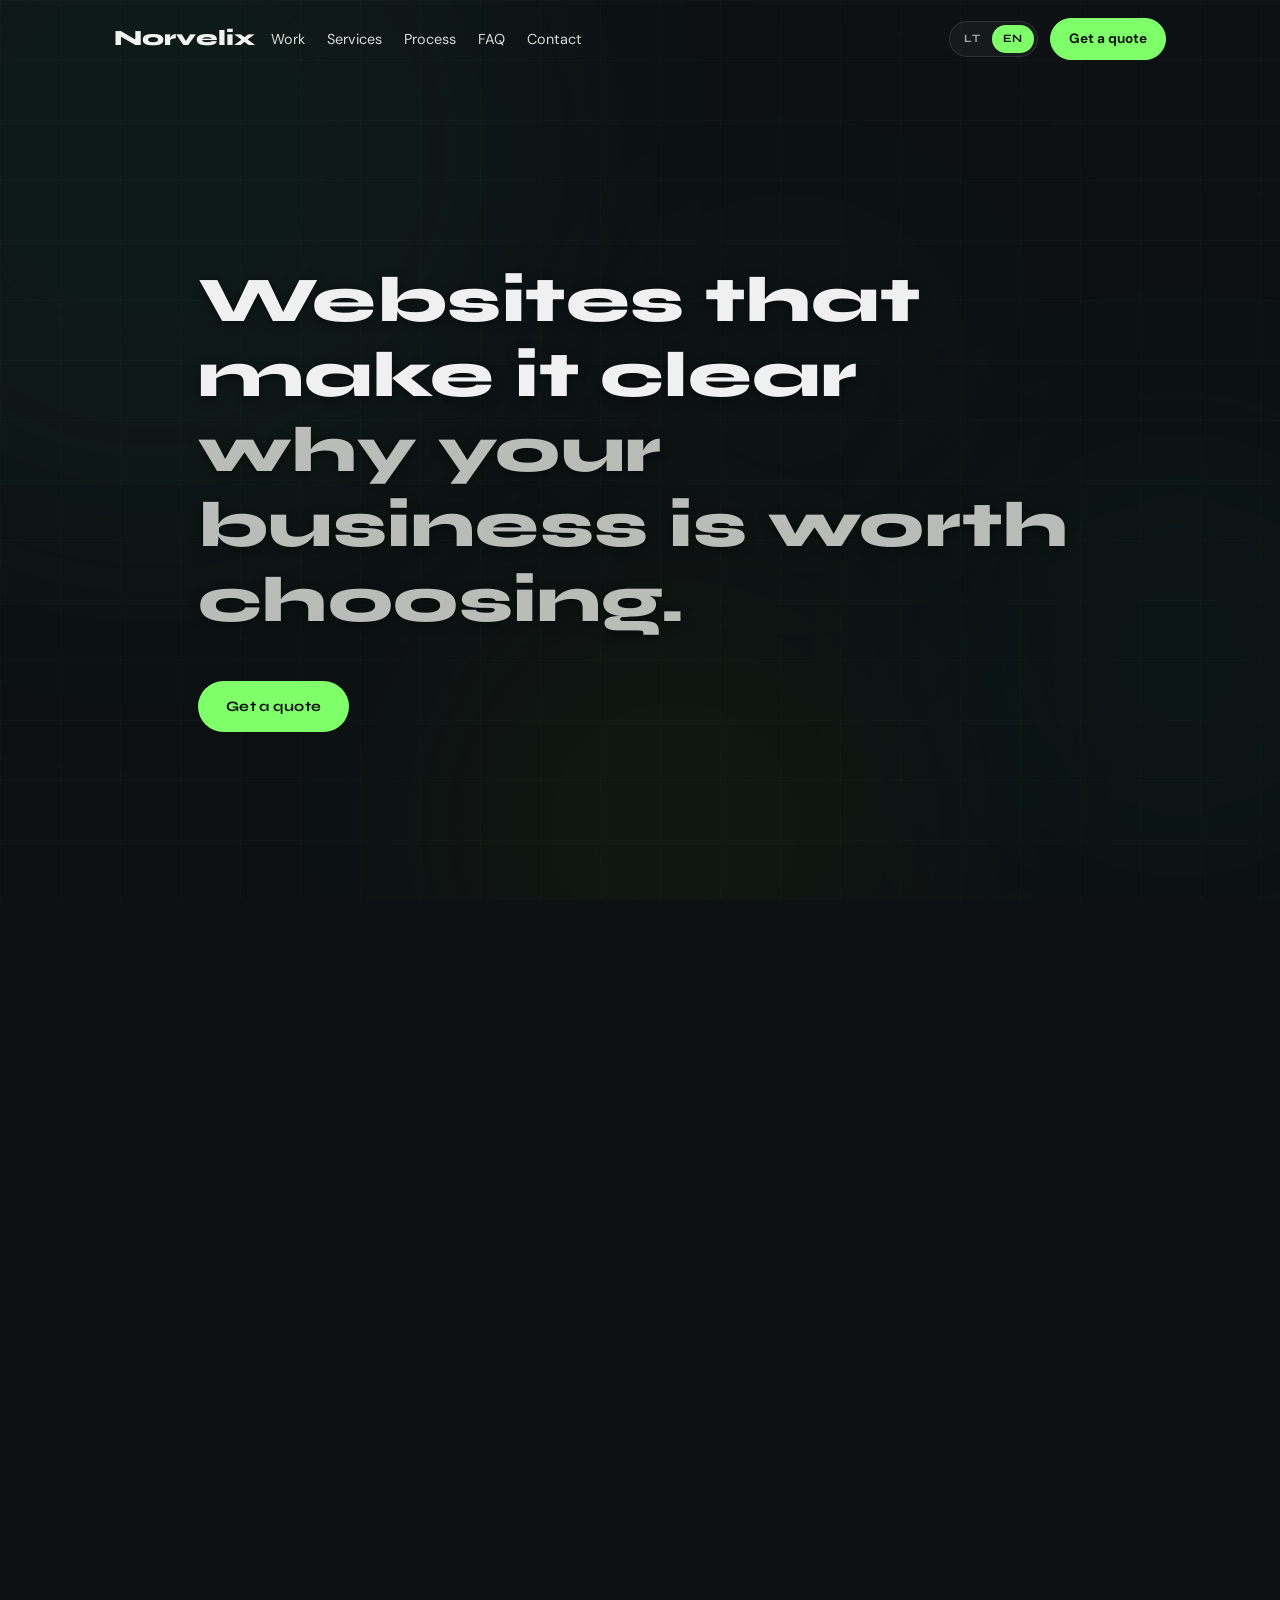
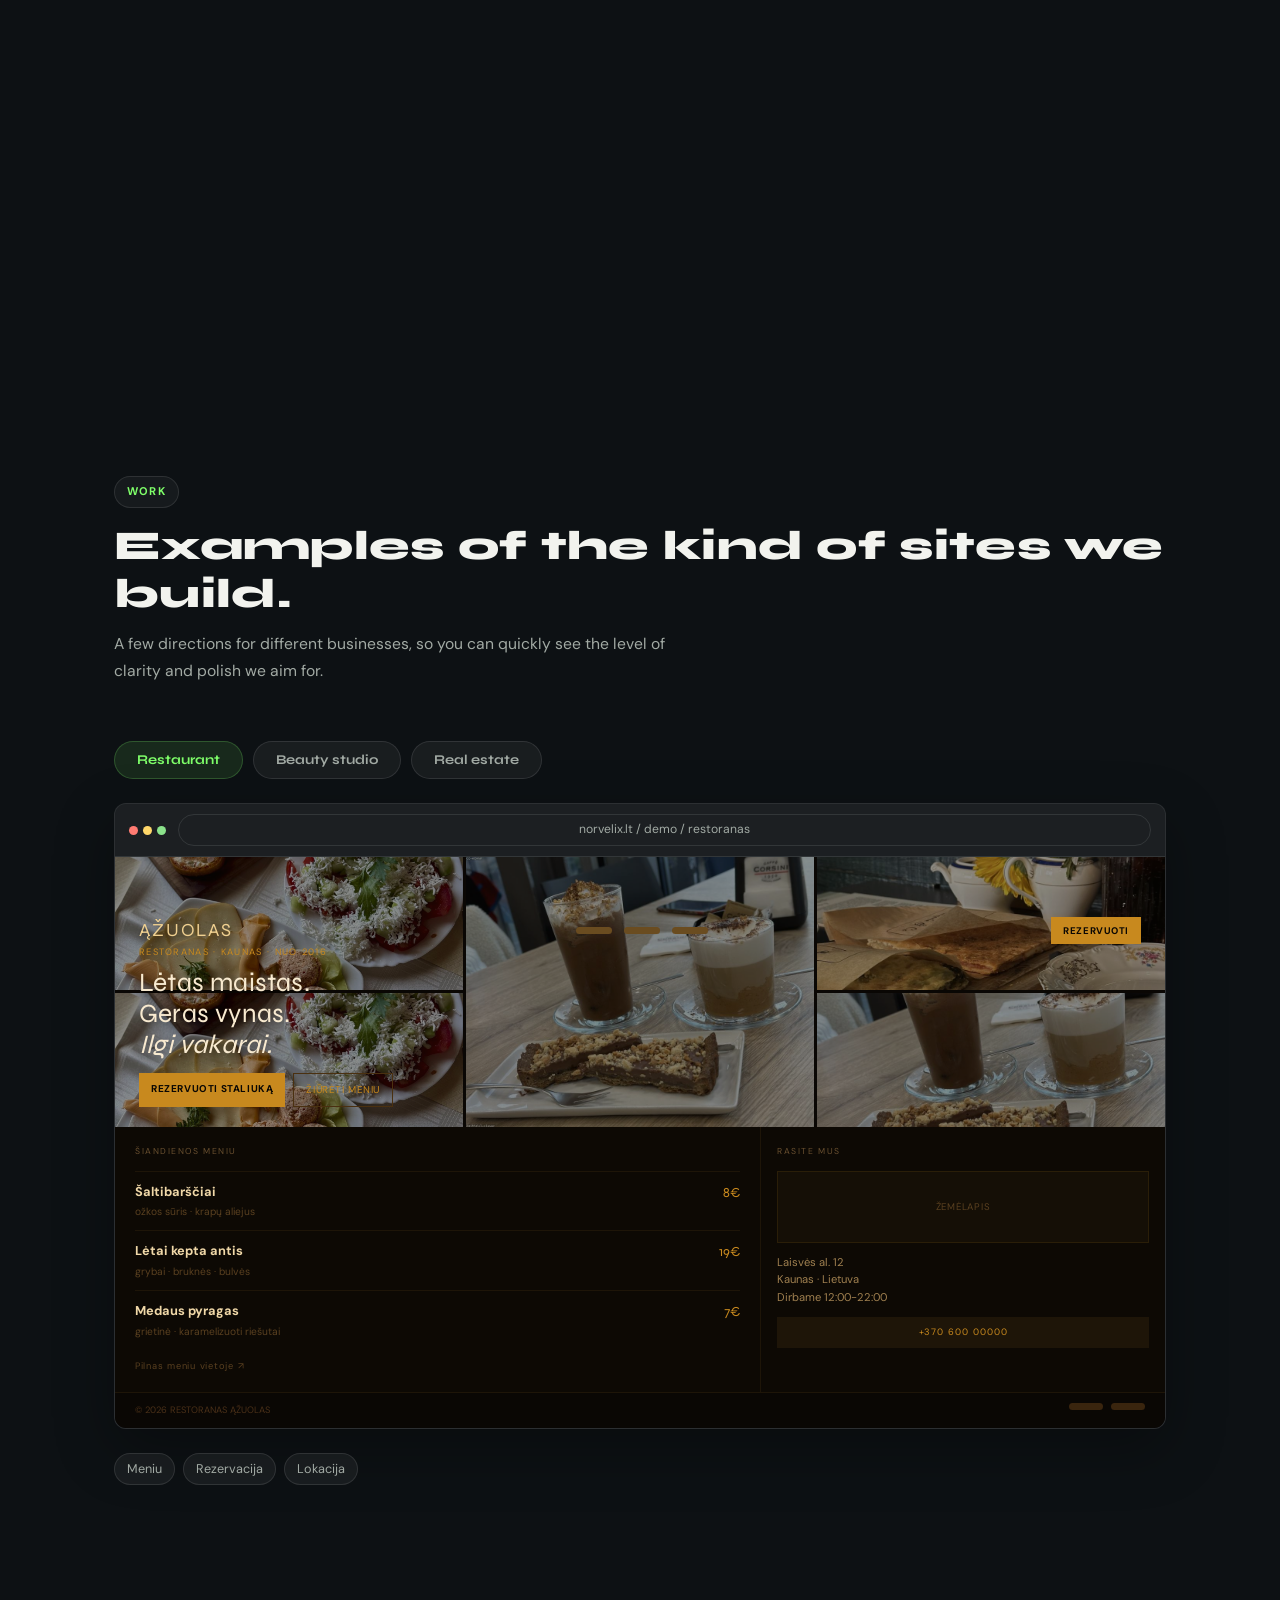
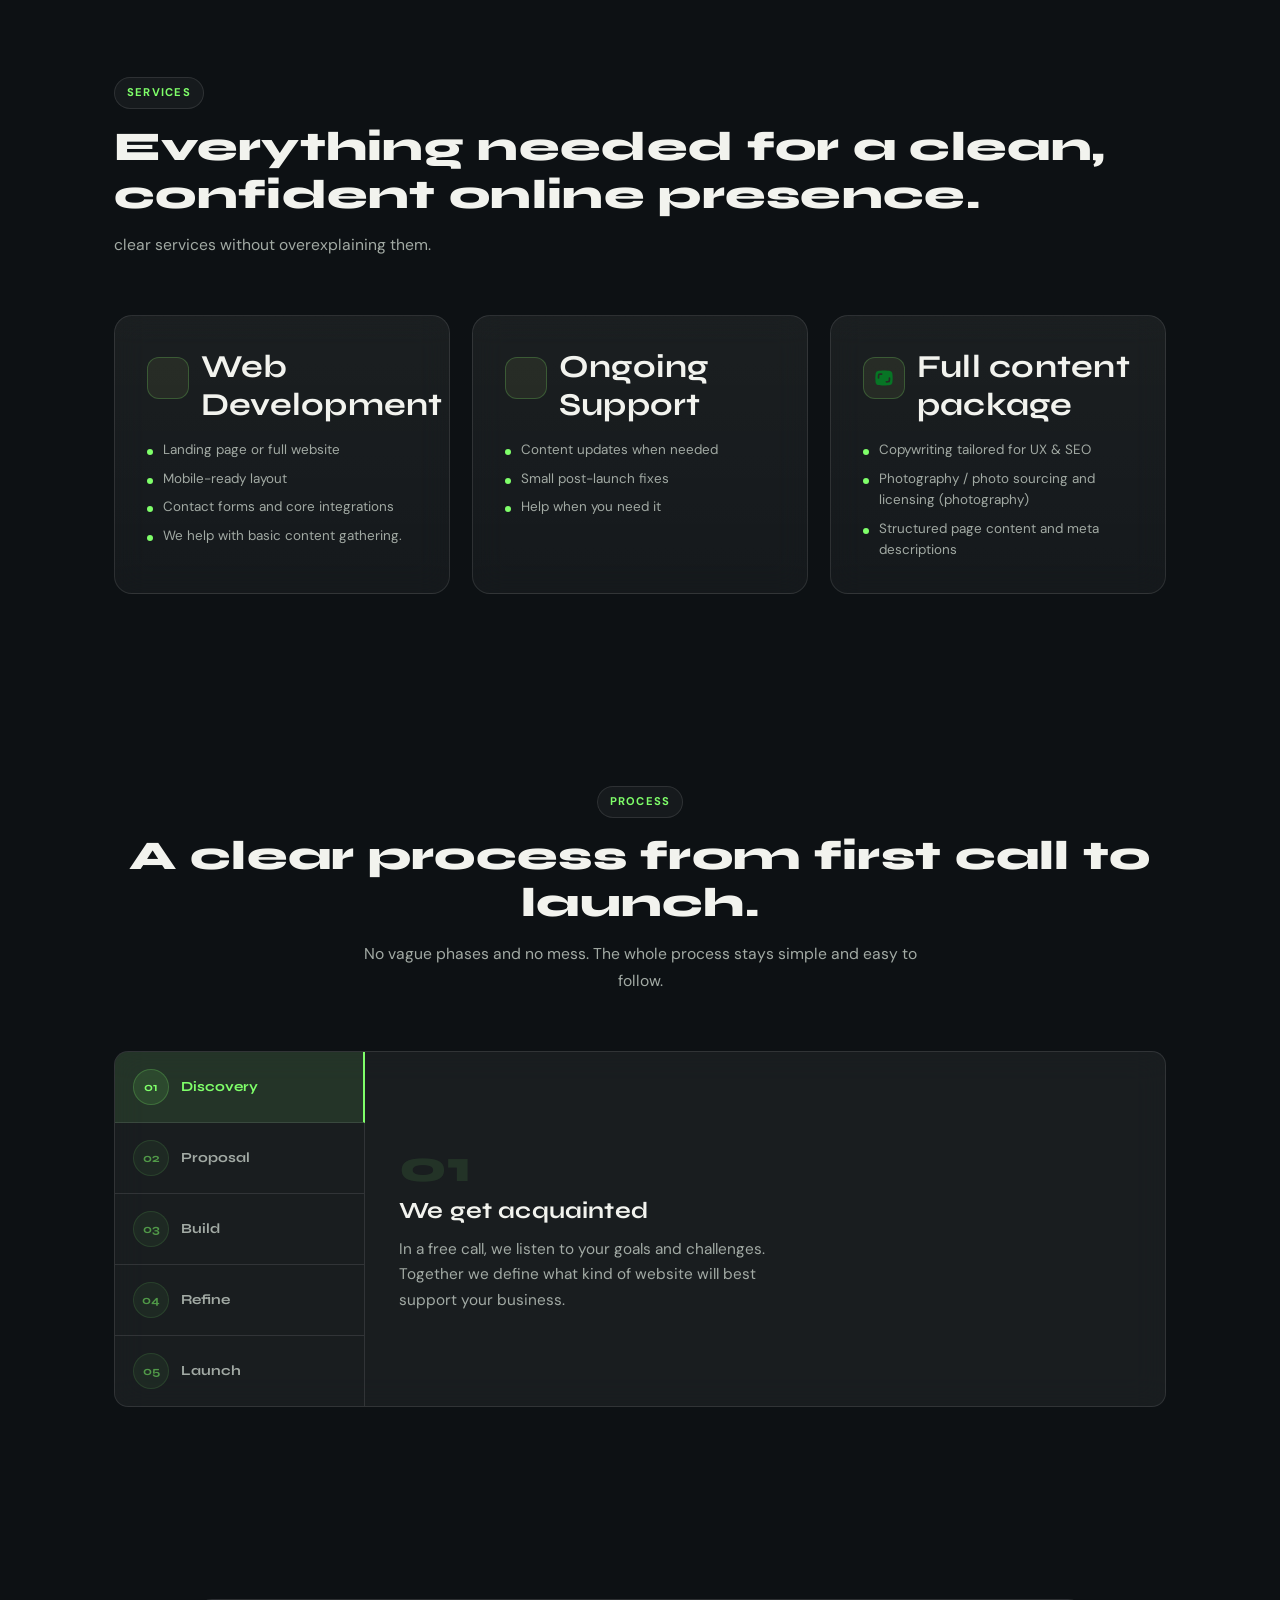
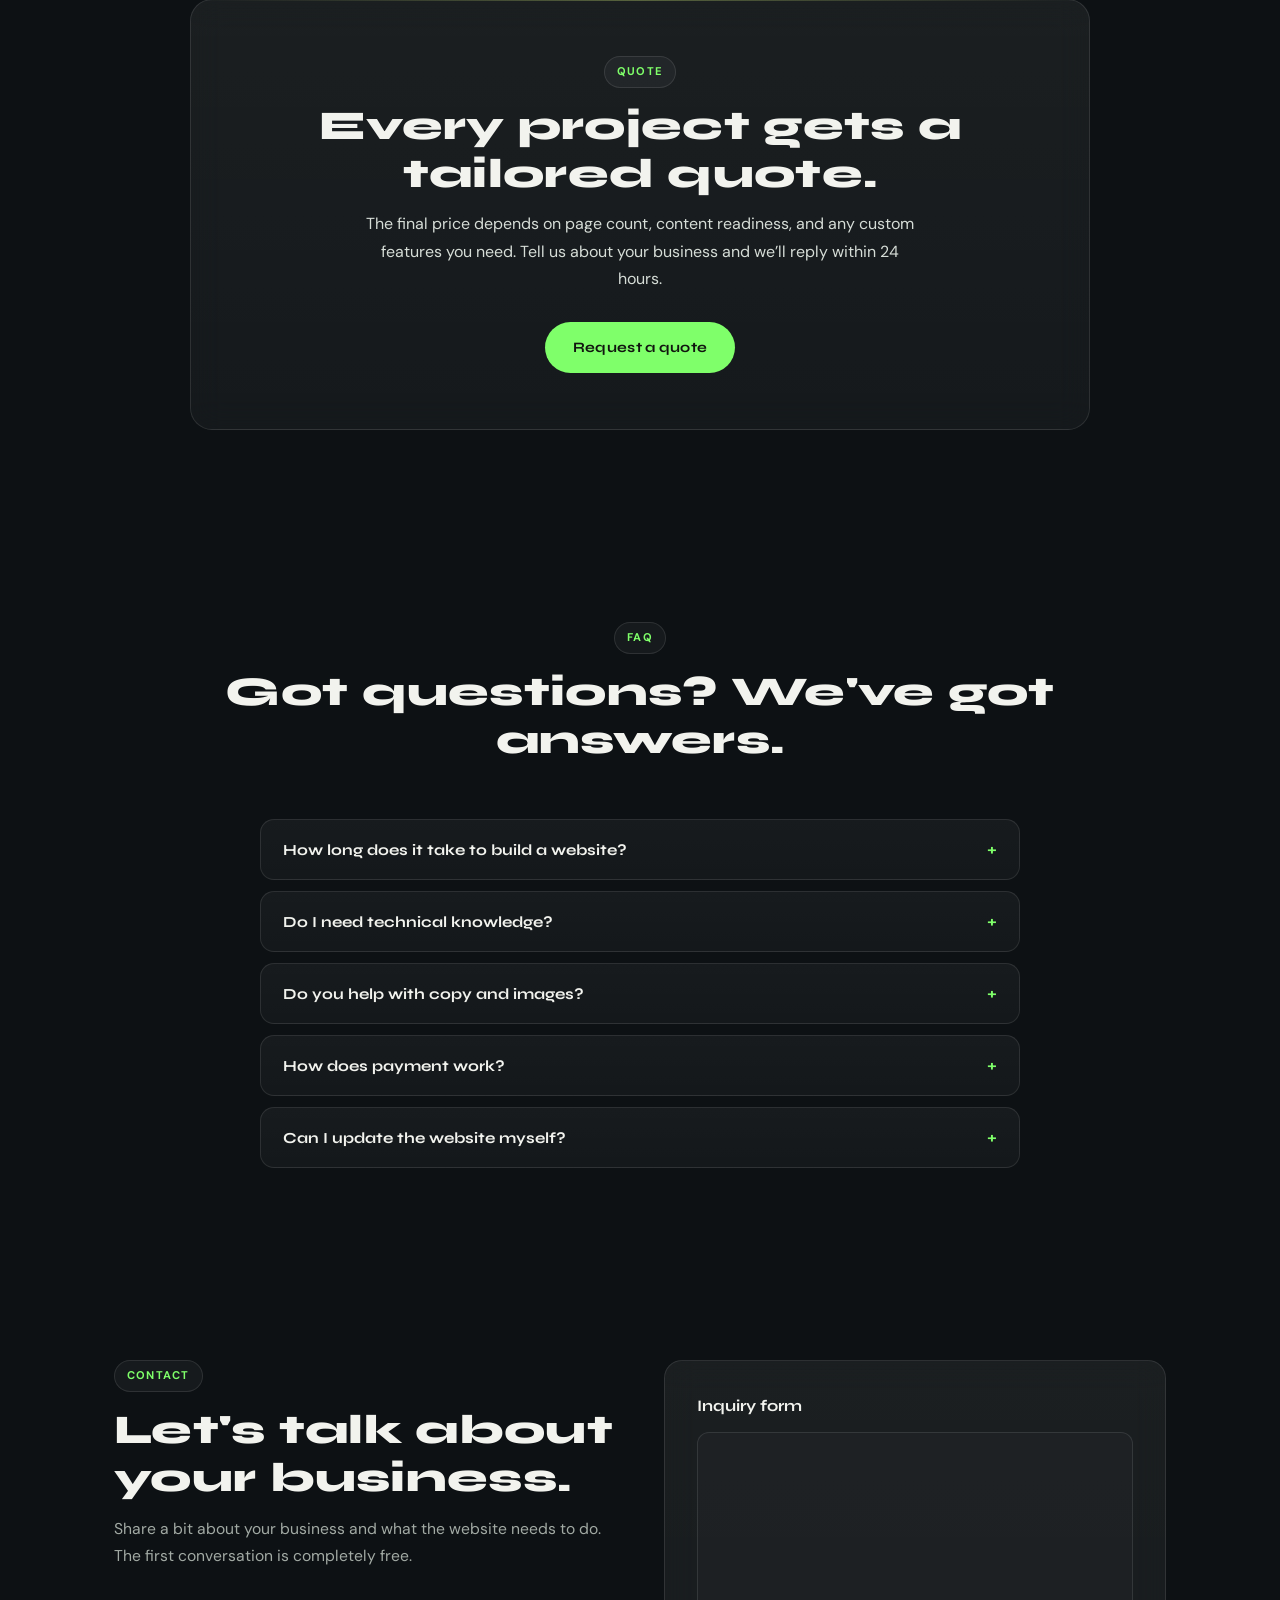
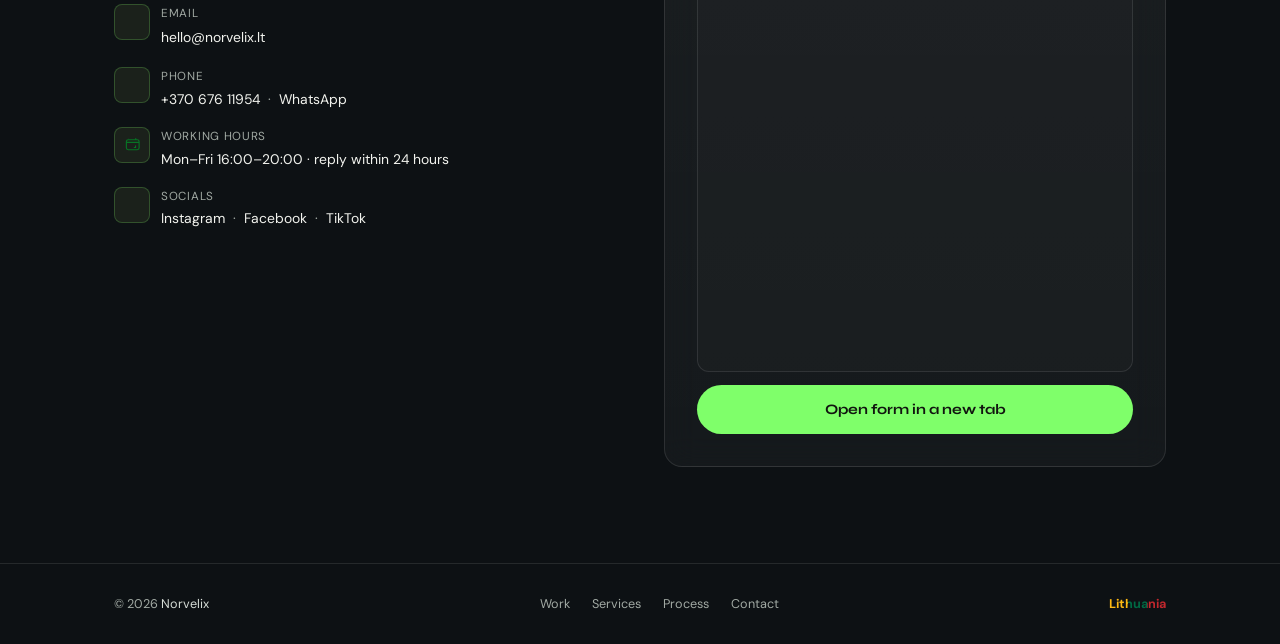
==== commit c70a5736: "Fix head tag; improve Syne headings; add hybrid content package and icon; update Services & FAQ (LT " ====
--- a/en/index.html
+++ b/en/index.html
@@ -3,43 +3,213 @@
 <head>
   <meta charset="UTF-8" />
   <meta name="viewport" content="width=device-width, initial-scale=1.0" />
-  <title>Website Design for Businesses in Lithuania | Norvelix</title>
-  <meta name="description" content="Norvelix builds websites that clearly show why your business deserves attention. Modern design, clean structure, and launch in 1–2 weeks." />
+  <meta http-equiv="X-UA-Compatible" content="IE=edge" />
+
+  <!-- Primary SEO -->
+  <title>Website Design & Development for Business in Lithuania | Norvelix</title>
+  <meta name="description" content="Norvelix builds websites that don't just look good — they clearly show why your business deserves attention. Design, structure and launch in 1–2 weeks." />
+  <meta name="author" content="Norvelix" />
   <meta name="robots" content="index, follow, max-image-preview:large, max-snippet:-1, max-video-preview:-1" />
   <meta name="theme-color" content="#080c10" />
-  <meta name="author" content="Norvelix" />
   <link rel="canonical" href="https://norvelix.lt/en/" />
+
+  <!-- Hreflang -->
   <link rel="alternate" hreflang="lt" href="https://norvelix.lt/" />
   <link rel="alternate" hreflang="en" href="https://norvelix.lt/en/" />
   <link rel="alternate" hreflang="x-default" href="https://norvelix.lt/" />
+
+  <!-- Open Graph -->
   <meta property="og:type" content="website" />
   <meta property="og:locale" content="en_US" />
   <meta property="og:locale:alternate" content="lt_LT" />
   <meta property="og:site_name" content="Norvelix" />
   <meta property="og:url" content="https://norvelix.lt/en/" />
-  <meta property="og:title" content="Website Design for Businesses in Lithuania | Norvelix" />
-  <meta property="og:description" content="Websites that clearly show why your business deserves attention. Modern design and fast launch." />
-  <meta property="og:image" content="https://norvelix.lt/favicon.png" />
-  <meta property="og:image:alt" content="Norvelix logo" />
-  <meta property="og:image:width" content="512" />
-  <meta property="og:image:height" content="512" />
+  <meta property="og:title" content="Website Design & Development for Business in Lithuania | Norvelix" />
+  <meta property="og:description" content="Websites that clearly show why your business deserves attention. Modern design and fast turnaround." />
+  <meta property="og:image" content="https://norvelix.lt/og-image.png" />
+  <meta property="og:image:alt" content="Norvelix – website design and development in Lithuania" />
+  <meta property="og:image:width" content="1200" />
+  <meta property="og:image:height" content="630" />
   <meta property="og:image:type" content="image/png" />
-  <meta name="twitter:card" content="summary" />
-  <meta name="twitter:title" content="Website Design for Businesses in Lithuania | Norvelix" />
-  <meta name="twitter:description" content="Websites that clearly show why your business deserves attention. Modern design and fast launch." />
-  <meta name="twitter:image" content="https://norvelix.lt/favicon.png" />
-  <meta name="google-analytics-id" content="G-QP59VZZDCV" />
-  <meta name="microsoft-clarity-id" content="wif67cru9z" />
-  <link rel="icon" href="../favicon.svg" type="image/svg+xml" />
-  <link rel="icon" href="../favicon.png" type="image/png" />
-  <link rel="apple-touch-icon" href="../favicon.png" />
+
+  <!-- Twitter / X -->
+  <meta name="twitter:card" content="summary_large_image" />
+  <meta name="twitter:title" content="Website Design & Development for Business in Lithuania | Norvelix" />
+  <meta name="twitter:description" content="Websites that clearly show why your business deserves attention. Modern design and fast turnaround." />
+  <meta name="twitter:image" content="https://norvelix.lt/og-image.png" />
+  <meta name="twitter:image:alt" content="Norvelix – website design and development in Lithuania" />
+
+  <!-- Favicons -->
+  <link rel="icon" href="/favicon.svg" type="image/svg+xml" />
+  <link rel="icon" href="/favicon.png" type="image/png" />
+  <link rel="apple-touch-icon" href="/favicon.png" />
+  <link rel="manifest" href="/site.webmanifest" />
+
+  <!-- Preconnects -->
   <link rel="preconnect" href="https://fonts.googleapis.com" />
   <link rel="preconnect" href="https://fonts.gstatic.com" crossorigin />
+
+  <!-- Fonts -->
   <link href="https://fonts.googleapis.com/css2?family=Syne:wght@400;600;700;800&family=DM+Sans:ital,opsz,wght@0,9..40,300;0,9..40,400;1,9..40,300&display=swap" rel="stylesheet" />
-  <link rel="stylesheet" href="../style.css" />
-  <script type="application/ld+json">{"@context":"https://schema.org","@type":"ProfessionalService","name":"Norvelix","url":"https://norvelix.lt","areaServed":{"@type":"Country","name":"Lithuania"},"description":"Norvelix builds professional websites for Lithuanian businesses.","email":"hello@norvelix.lt","telephone":"+37067611954","openingHoursSpecification":[{"@type":"OpeningHoursSpecification","dayOfWeek":["Monday","Tuesday","Wednesday","Thursday","Friday"],"opens":"16:00","closes":"20:00"}],"sameAs":["https://instagram.com/norvelix.lt","https://www.facebook.com/profile.php?id=61563215660618","https://www.tiktok.com/@norvelix.lt"],"serviceType":["Website design","Website development","Landing page design","Website support"]}</script>
-  <script type="application/ld+json">{"@context":"https://schema.org","@type":"WebSite","name":"Norvelix","url":"https://norvelix.lt/en/","inLanguage":"en","publisher":{"@type":"Organization","name":"Norvelix","url":"https://norvelix.lt/"}}</script>
-  <script type="application/ld+json">{"@context":"https://schema.org","@type":"FAQPage","inLanguage":"en","mainEntity":[{"@type":"Question","name":"How long does it take to build a website?","acceptedAnswer":{"@type":"Answer","text":"A 1-page site usually takes 5–7 working days, while a full website usually takes 10–14 days depending on scope and content readiness."}},{"@type":"Question","name":"Do I need technical knowledge?","acceptedAnswer":{"@type":"Answer","text":"Not at all. We explain everything clearly and handle the technical side for you."}},{"@type":"Question","name":"Do you help with copy and images?","acceptedAnswer":{"@type":"Answer","text":"Yes. We can help shape headlines, service descriptions, structure, and visual direction if your content is not ready yet."}},{"@type":"Question","name":"How does payment work?","acceptedAnswer":{"@type":"Answer","text":"We work with 50% upfront and 50% on completion. Bank transfers are accepted."}},{"@type":"Question","name":"Can I update the website myself?","acceptedAnswer":{"@type":"Answer","text":"Yes, with our help. We will assist with updating basic information, or we can integrate a simple CMS for an additional fee."}}]}</script>
+
+  <!-- Styles -->
+  <link rel="stylesheet" href="/style.css" />
+
+  <!-- Analytics (async, non-blocking) -->
+  <script async src="https://www.googletagmanager.com/gtag/js?id=G-QP59VZZDCV"></script>
+  <script>
+    window.dataLayer = window.dataLayer || [];
+    function gtag(){dataLayer.push(arguments);}
+    gtag('js', new Date());
+    gtag('config', 'G-QP59VZZDCV');
+  </script>
+  <script async src="https://www.clarity.ms/tag/wif67cru9z"></script>
+
+  <!-- Schema: ProfessionalService -->
+  <script type="application/ld+json">
+  {
+    "@context": "https://schema.org",
+    "@type": ["ProfessionalService", "Organization"],
+    "@id": "https://norvelix.lt/#organization",
+    "name": "Norvelix",
+    "url": "https://norvelix.lt",
+    "logo": {
+      "@type": "ImageObject",
+      "url": "https://norvelix.lt/og-image.png",
+      "width": 1200,
+      "height": 630
+    },
+    "image": "https://norvelix.lt/og-image.png",
+    "description": "Norvelix builds professional websites for Lithuanian businesses.",
+    "email": "hello@norvelix.lt",
+    "telephone": "+37067611954",
+    "address": {
+      "@type": "PostalAddress",
+      "addressLocality": "Vilnius",
+      "addressCountry": "LT"
+    },
+    "geo": {
+      "@type": "GeoCoordinates",
+      "latitude": 54.6872,
+      "longitude": 25.2797
+    },
+    "areaServed": {
+      "@type": "Country",
+      "name": "Lithuania",
+      "sameAs": "https://en.wikipedia.org/wiki/Lithuania"
+    },
+    "openingHoursSpecification": [
+      {
+        "@type": "OpeningHoursSpecification",
+        "dayOfWeek": ["Monday","Tuesday","Wednesday","Thursday","Friday"],
+        "opens": "16:00",
+        "closes": "20:00"
+      }
+    ],
+    "sameAs": [
+      "https://instagram.com/norvelix.lt",
+      "https://www.facebook.com/profile.php?id=61563215660618",
+      "https://www.tiktok.com/@norvelix.lt"
+    ],
+    "serviceType": ["Website design","Website development","Landing page design","Website support"],
+    "hasOfferCatalog": {
+      "@type": "OfferCatalog",
+      "name": "Norvelix services",
+      "itemListElement": [
+        {
+          "@type": "Offer",
+          "itemOffered": {
+            "@type": "Service",
+            "name": "Website development",
+            "description": "Single-page or full website, mobile-friendly and ready to grow your business."
+          }
+        },
+        {
+          "@type": "Offer",
+          "itemOffered": {
+            "@type": "Service",
+            "name": "Website maintenance",
+            "description": "Content updates, minor fixes and ongoing support after launch."
+          }
+        },
+        {
+          "@type": "Offer",
+          "itemOffered": {
+            "@type": "Service",
+            "name": "Full content package",
+            "description": "Copywriting, photography / photo sourcing and licensing. Fixed price per page or hourly rate."
+          }
+        }
+      ]
+    }
+  }
+  </script>
+
+  <!-- Schema: WebSite -->
+  <script type="application/ld+json">
+  {
+    "@context": "https://schema.org",
+    "@type": "WebSite",
+    "@id": "https://norvelix.lt/#website",
+    "name": "Norvelix",
+    "url": "https://norvelix.lt/",
+    "inLanguage": ["lt", "en"],
+    "publisher": {
+      "@id": "https://norvelix.lt/#organization"
+    }
+  }
+  </script>
+
+  <!-- Schema: FAQPage -->
+  <script type="application/ld+json">
+  {
+    "@context": "https://schema.org",
+    "@type": "FAQPage",
+    "inLanguage": "en",
+    "mainEntity": [
+      {
+        "@type": "Question",
+        "name": "How long does it take to build a website?",
+        "acceptedAnswer": {
+          "@type": "Answer",
+          "text": "We deliver a single-page website within 5–7 business days, and a full website within 10–14 days. The timeline depends on project complexity and how quickly content is prepared."
+        }
+      },
+      {
+        "@type": "Question",
+        "name": "Do I need any technical knowledge?",
+        "acceptedAnswer": {
+          "@type": "Answer",
+          "text": "Not at all. We explain everything in plain language and take care of the technical side for you."
+        }
+      },
+      {
+        "@type": "Question",
+        "name": "Do you help with text and photos?",
+        "acceptedAnswer": {
+          "@type": "Answer",
+          "text": "Yes — basic content gathering is included; we also offer a separate 'Full content package' (copywriting, photography and photo licensing). See the Services section."
+        }
+      },
+      {
+        "@type": "Question",
+        "name": "How does payment work?",
+        "acceptedAnswer": {
+          "@type": "Answer",
+          "text": "Payment is collected on the final call. Bank transfers are accepted."
+        }
+      },
+      {
+        "@type": "Question",
+        "name": "Will I be able to update the website myself?",
+        "acceptedAnswer": {
+          "@type": "Answer",
+          "text": "Yes, with our help. We'll assist with updating key information or can integrate a content management system if needed."
+        }
+      }
+    ]
+  }
+  </script>
 </head>
 <body>
 <a class="skip-link" href="#main-content">Skip to content</a>
@@ -251,7 +421,7 @@
       <div class="section-header fade-up">
         <div class="section-tag">Services</div>
         <h2>Everything needed for a clean, confident online presence.</h2>
-        <p class="section-sub">Two clear services without overexplaining them.</p>
+        <p class="section-sub">clear services without overexplaining them.</p>
       </div>
       <div class="grid-2 fade-up">
         <div class="glass-card">
@@ -260,6 +430,8 @@
             <li>Landing page or full website</li>
             <li>Mobile-ready layout</li>
             <li>Contact forms and core integrations</li>
+            <li>We help with basic content gathering.</li>
+            
           </ul>
         </div>
         <div class="glass-card">
@@ -270,6 +442,14 @@
             <li>Help when you need it</li>
           </ul>
         </div>
+        <div class="glass-card">
+          <div class="service-head"><div class="service-icon icon-service-content" aria-hidden="true"></div><div class="service-title">Full content package</div></div>
+          <ul class="service-items">
+            <li>Copywriting tailored for UX & SEO</li>
+            <li>Photography / photo sourcing and licensing (photography)</li>
+            <li>Structured page content and meta descriptions</li>
+          </ul>
+        </div>
       </div>
     </div>
   </section>
@@ -320,8 +500,8 @@
       <div class="faq-list fade-up">
         <div class="faq-item"><button type="button" class="faq-q" aria-expanded="false" aria-controls="faq-a-1" id="faq-q-1"><span>How long does it take to build a website?</span><span class="faq-arrow" aria-hidden="true">+</span></button><div class="faq-a" id="faq-a-1" role="region" aria-labelledby="faq-q-1" hidden><div class="faq-a-inner">A 1-page site usually takes 5–7 working days, while a full website usually takes 10–14 days depending on scope and content readiness.</div></div></div>
         <div class="faq-item"><button type="button" class="faq-q" aria-expanded="false" aria-controls="faq-a-2" id="faq-q-2"><span>Do I need technical knowledge?</span><span class="faq-arrow" aria-hidden="true">+</span></button><div class="faq-a" id="faq-a-2" role="region" aria-labelledby="faq-q-2" hidden><div class="faq-a-inner">Not at all. We explain everything clearly and handle the technical side for you.</div></div></div>
-        <div class="faq-item"><button type="button" class="faq-q" aria-expanded="false" aria-controls="faq-a-3" id="faq-q-3"><span>Do you help with copy and images?</span><span class="faq-arrow" aria-hidden="true">+</span></button><div class="faq-a" id="faq-a-3" role="region" aria-labelledby="faq-q-3" hidden><div class="faq-a-inner">Yes. We can help shape headlines, service descriptions, structure, and visual direction if your content isn't ready yet.</div></div></div>
-        <div class="faq-item"><button type="button" class="faq-q" aria-expanded="false" aria-controls="faq-a-4" id="faq-q-4"><span>How does payment work?</span><span class="faq-arrow" aria-hidden="true">+</span></button><div class="faq-a" id="faq-a-4" role="region" aria-labelledby="faq-q-4" hidden><div class="faq-a-inner">We work with 50% upfront and 50% on completion. Bank transfers are accepted.</div></div></div>
+        <div class="faq-item"><button type="button" class="faq-q" aria-expanded="false" aria-controls="faq-a-3" id="faq-q-3"><span>Do you help with copy and images?</span><span class="faq-arrow" aria-hidden="true">+</span></button><div class="faq-a" id="faq-a-3" role="region" aria-labelledby="faq-q-3" hidden><div class="faq-a-inner">Yes — basic content gathering is included; we also offer a separate 'Full content package' (copywriting, photography and photo licensing). See the Services section → Full content package.</div></div></div>
+        <div class="faq-item"><button type="button" class="faq-q" aria-expanded="false" aria-controls="faq-a-4" id="faq-q-4"><span>How does payment work?</span><span class="faq-arrow" aria-hidden="true">+</span></button><div class="faq-a" id="faq-a-4" role="region" aria-labelledby="faq-q-4" hidden><div class="faq-a-inner">Payment is collected on the final call. Bank transfers are accepted.</div></div></div>
         <div class="faq-item"><button type="button" class="faq-q" aria-expanded="false" aria-controls="faq-a-5" id="faq-q-5"><span>Can I update the website myself?</span><span class="faq-arrow" aria-hidden="true">+</span></button><div class="faq-a" id="faq-a-5" role="region" aria-labelledby="faq-q-5" hidden><div class="faq-a-inner">Yes, with our help. We'll assist with updating basic information, or we can integrate a simple CMS for an additional fee.</div></div></div>
       </div>
     </div>
--- a/style.css
+++ b/style.css
@@ -10,6 +10,44 @@
   --text:         #f2f3ee;
   --muted:        #a2aaa4;
   --muted-strong: #d6ddd7;
+}
+
+/* === Syne legibility helpers ===
+   Applied to elements using the Syne display face to improve readability:
+   - line-height set to 1.17 for multi-line headings
+   - positive letter-spacing 0.0075em
+   - utilities for light-on-dark and text-on-image use
+*/
+.syne-plain,
+h1, h2, h3, .service-title, .card-title, .price-amount, .pf-food-title, .pf-beauty-title {
+  font-family: 'Syne', sans-serif;
+  line-height: 1.17;
+  letter-spacing: 0.0075em;
+  -webkit-font-smoothing: antialiased;
+  -moz-osx-font-smoothing: grayscale;
+}
+
+/* Prefer off-white for Syne text on dark backgrounds */
+.syne-light-on-dark { color: #f0f0f0; }
+.syne-light-on-dark--soft { color: #e8e8e8; }
+
+/* Text-over-image helpers */
+.syne-on-image { text-shadow: 0 2px 8px rgba(0,0,0,0.4); color: #f0f0f0; }
+.syne-scrim { position: relative; z-index: 1; }
+.syne-scrim::before { content: ""; position: absolute; inset: 0; background: linear-gradient(rgba(0,0,0,0.28), rgba(0,0,0,0.56)); z-index: -1; }
+
+/* Apply subtle shadow/off-white to headings that sit over photos or busy backgrounds */
+.hero-lead h1,
+.hero-lead h2 {
+  text-shadow: 0 2px 12px rgba(0,0,0,0.48);
+  color: #f0f0f0;
+}
+
+/* Food hero overlays use darker photos — add shadow for legibility */
+.pf-food-title,
+.pf-food-brand {
+  text-shadow: 0 2px 10px rgba(0,0,0,0.5);
+  color: #f0f0f0;
 }
 
 /* ── RESET ── */
@@ -119,7 +157,7 @@
 .logo {
   font-family: 'Syne', sans-serif;
   font-weight: 800; font-size: 1.36rem;
-  letter-spacing: -0.03em;
+  letter-spacing: 0.0075em;
   color: var(--text); text-decoration: none;
 }
 .logo-accent { color: var(--green); }
@@ -260,8 +298,9 @@
   font-weight: 800;
   max-width: 13ch;
   font-size: clamp(2.9rem, 5vw, 4.8rem);
-  line-height: 1.02;
-  letter-spacing: -0.045em;
+  line-height: 1.17;
+  /* subtle positive tracking to improve legibility on heavy display weights */
+  letter-spacing: 0.0075em;
   margin-bottom: 18px;
 }
 .hl { color: var(--green); }
@@ -497,8 +536,10 @@
 h2 {
   font-family: 'Syne', sans-serif;
   font-size: clamp(1.7rem, 3.6vw, 2.55rem);
-  font-weight: 800; letter-spacing: -0.02em;
-  line-height: 1.12; margin-bottom: 14px;
+  font-weight: 800;
+  /* subtle positive tracking to improve legibility on heavy display weights */
+  letter-spacing: 0.0075em;
+  line-height: 1.17; margin-bottom: 14px;
 }
 .section-sub {
   color: var(--muted); font-size: 0.98rem;
@@ -582,6 +623,7 @@
 .icon-why-partner { background-image: url("icons/why-partner.svg"); }
 .icon-service-web { background-image: url("icons/service-web.svg"); }
 .icon-service-support { background-image: url("icons/service-support.svg"); }
+.icon-service-content { background-image: url("icons/service-content.svg"); }
 .icon-ind-restaurant { background-image: url("icons/industry-restaurant.svg"); }
 .icon-ind-beauty { background-image: url("icons/industry-beauty.svg"); }
 .icon-ind-retail { background-image: url("icons/industry-retail.svg"); }
@@ -975,13 +1017,13 @@
   h1 {
     max-width: 12ch;
     font-size: 2.18rem;
-    line-height: 1.04;
-    letter-spacing: -0.025em;
+    line-height: 1.17;
+    letter-spacing: 0.0075em;
     margin-bottom: 16px;
   }
   h2 {
     font-size: 1.72rem;
-    line-height: 1.12;
+    line-height: 1.17;
     margin-bottom: 10px;
   }
   .section-tag {
@@ -1101,11 +1143,11 @@
   h1 {
     max-width: none;
     font-size: 1.92rem;
-    line-height: 1.06;
+    line-height: 1.17;
   }
   h2 {
     font-size: 1.38rem;
-    line-height: 1.14;
+    line-height: 1.17;
   }
   .hero-sub,
   .section-sub {
@@ -1256,6 +1298,8 @@
 .pf-eyebrow.amber { color: #ffbe76; }
 .pf-eyebrow.blue  { color: #69d7ff; }
 .pf-h1 { font-family: 'Syne', sans-serif; font-size: 1.25rem; font-weight: 800; line-height: 1.1; color: var(--text); }
+/* Improve line-height for pf-h1 to match Syne legibility guidelines */
+.pf-h1 { line-height: 1.17; }
 .pf-btns { display: flex; gap: 8px; flex-wrap: wrap; }
 .pf-btn { display: inline-flex; align-items: center; padding: 7px 13px; border-radius: 5px; font-family: 'Syne', sans-serif; font-size: 0.78rem; font-weight: 700; }
 .pf-btn.solid { background: var(--green); color: #080c10; }
@@ -1588,7 +1632,7 @@
   font-family: "Syne", sans-serif;
   color: #f8ead0;
   font-size: 1.65rem;
-  line-height: 1.05;
+  line-height: 1.17;
   margin-bottom: 12px;
 }
 .pf-food-title em { font-style: italic; }
@@ -1765,7 +1809,7 @@
 .pf-re-copy .title {
   font-family: "Syne", sans-serif;
   font-size: 1.8rem;
-  line-height: 1.05;
+  line-height: 1.17;
   margin-bottom: 10px;
 }
 .pf-re-copy .title em {
